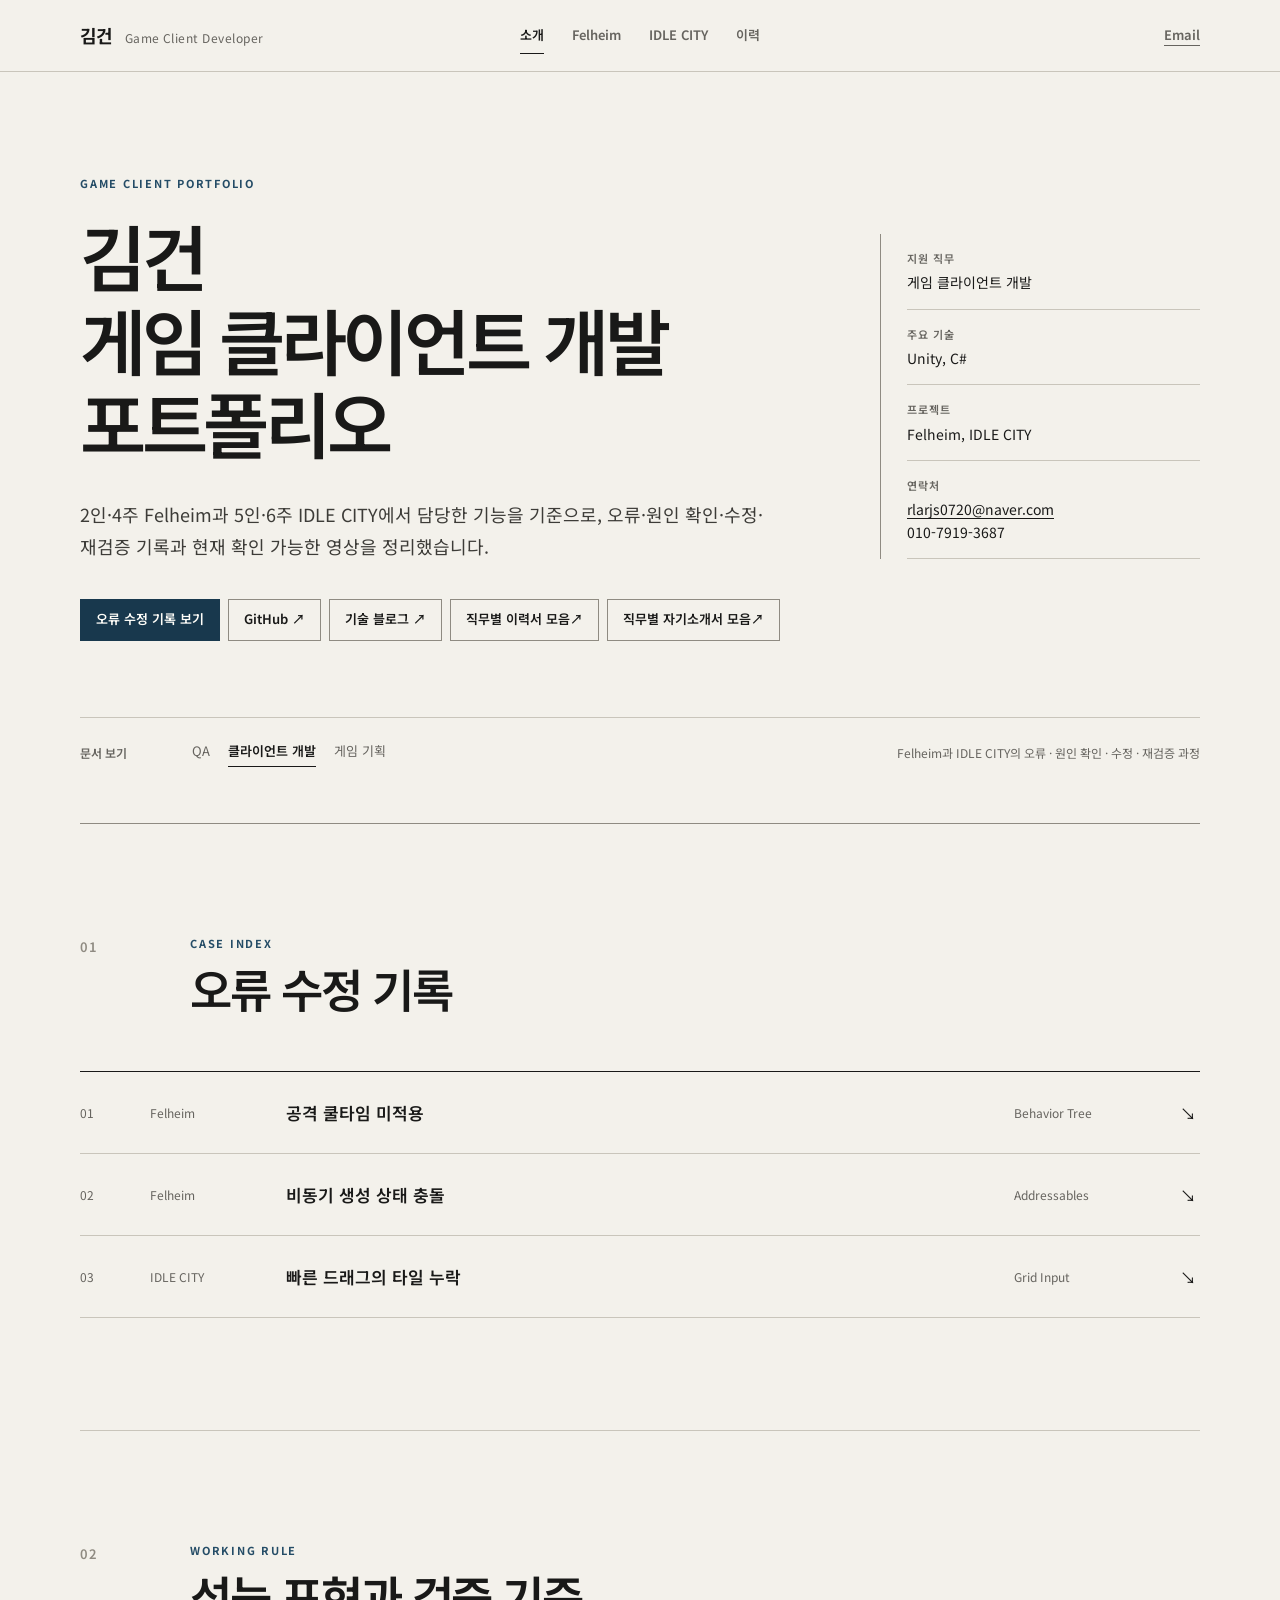
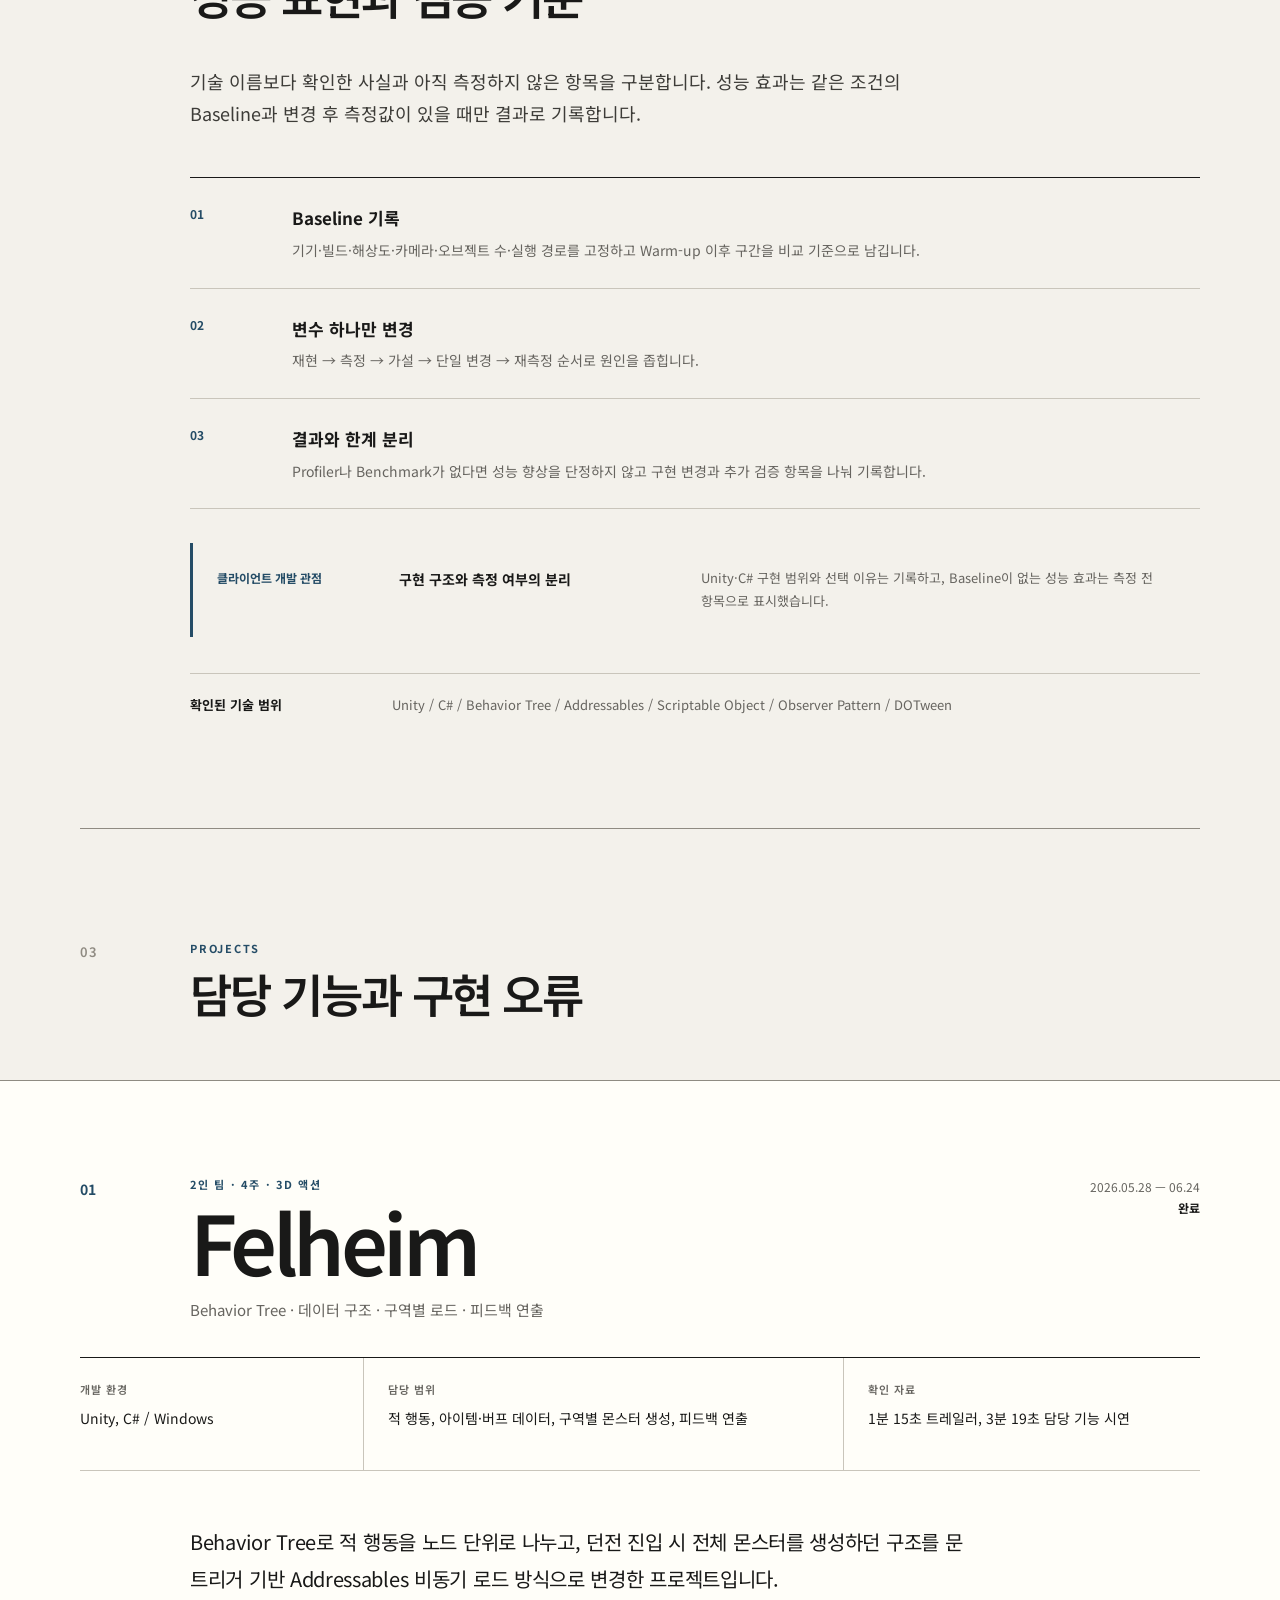
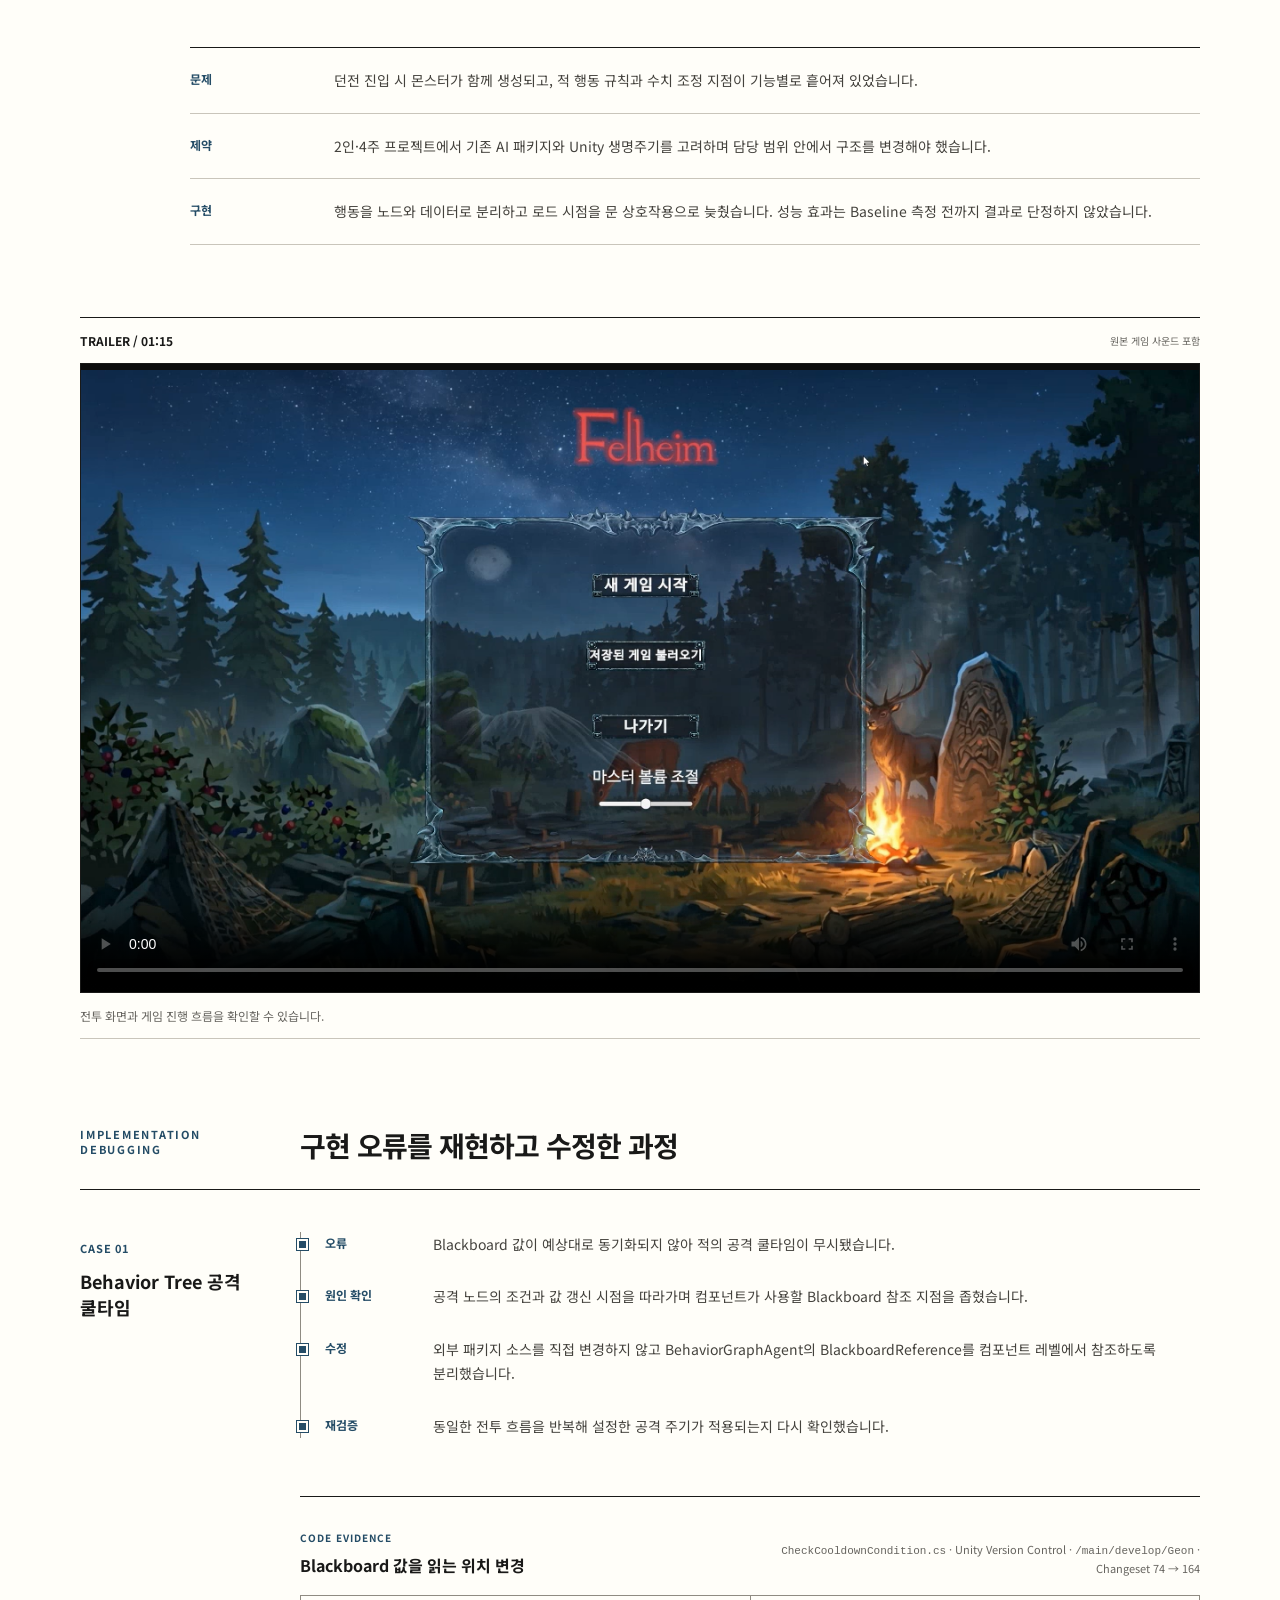
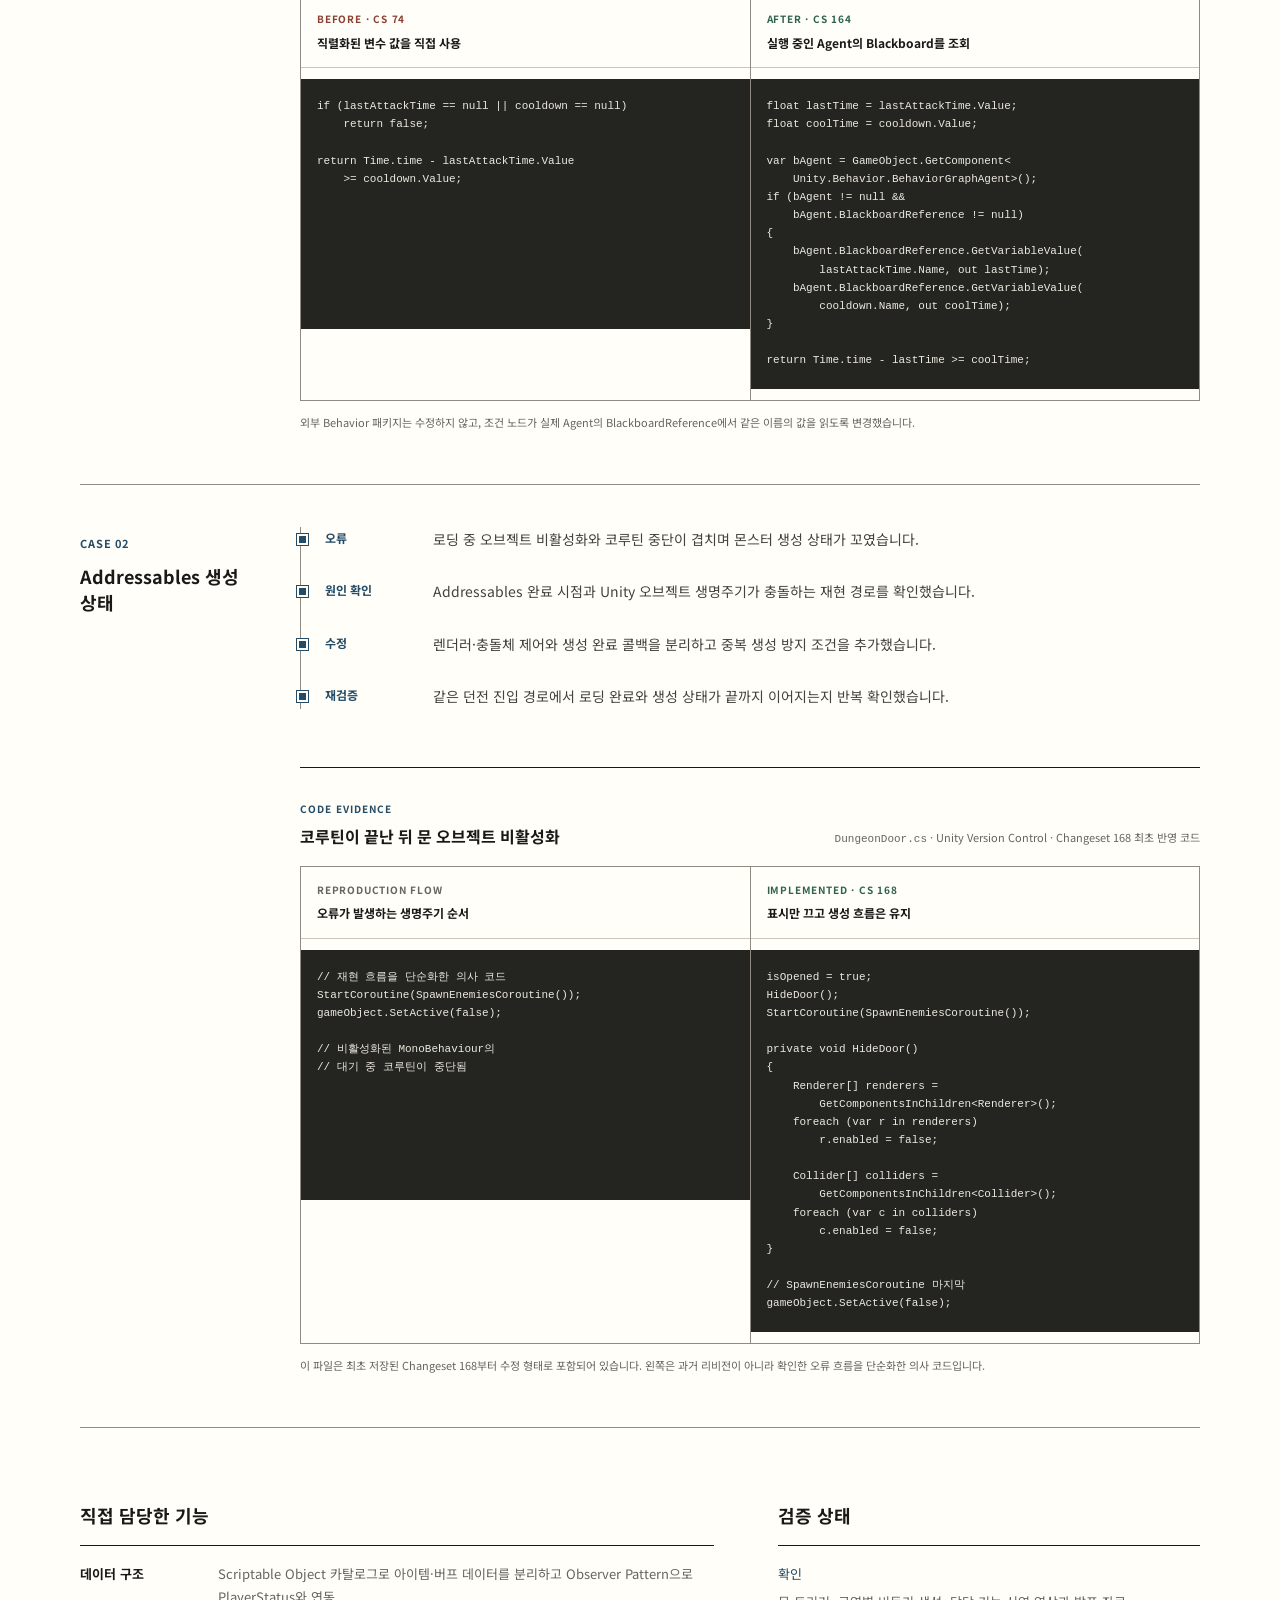
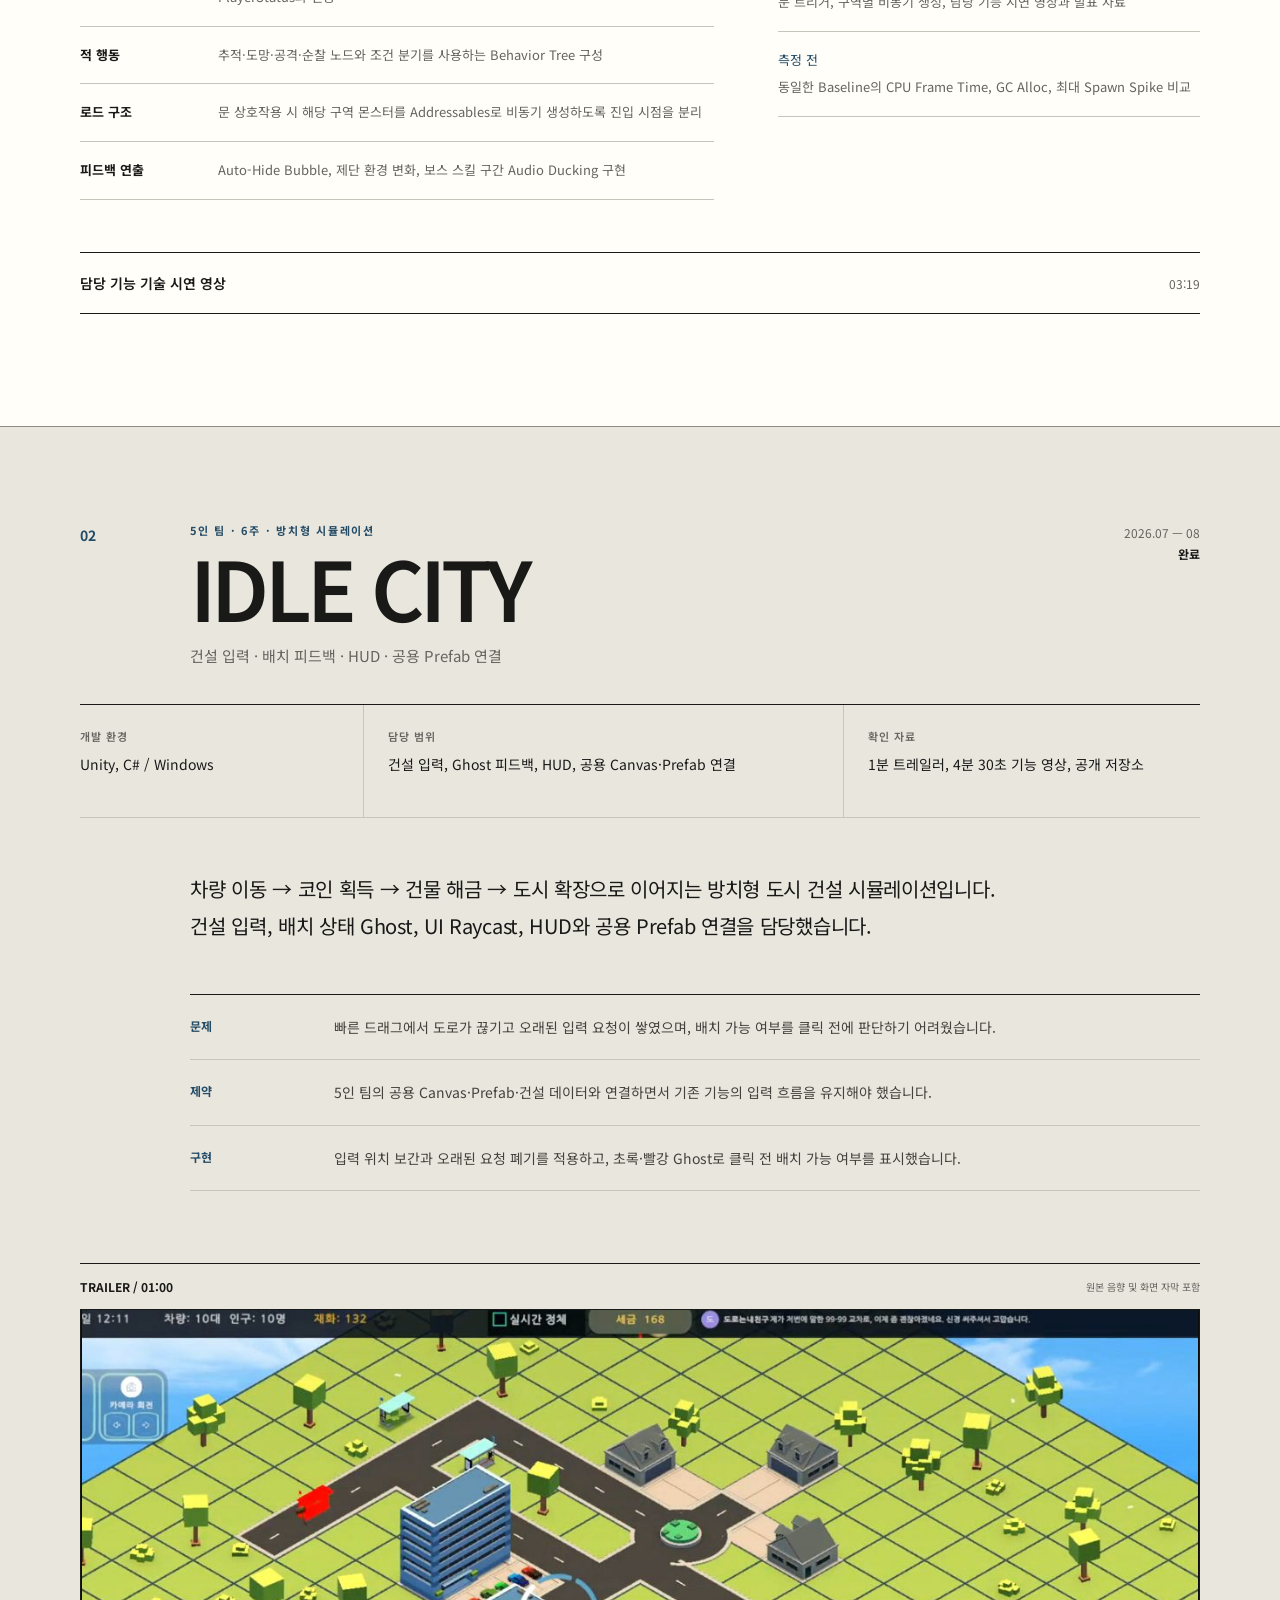
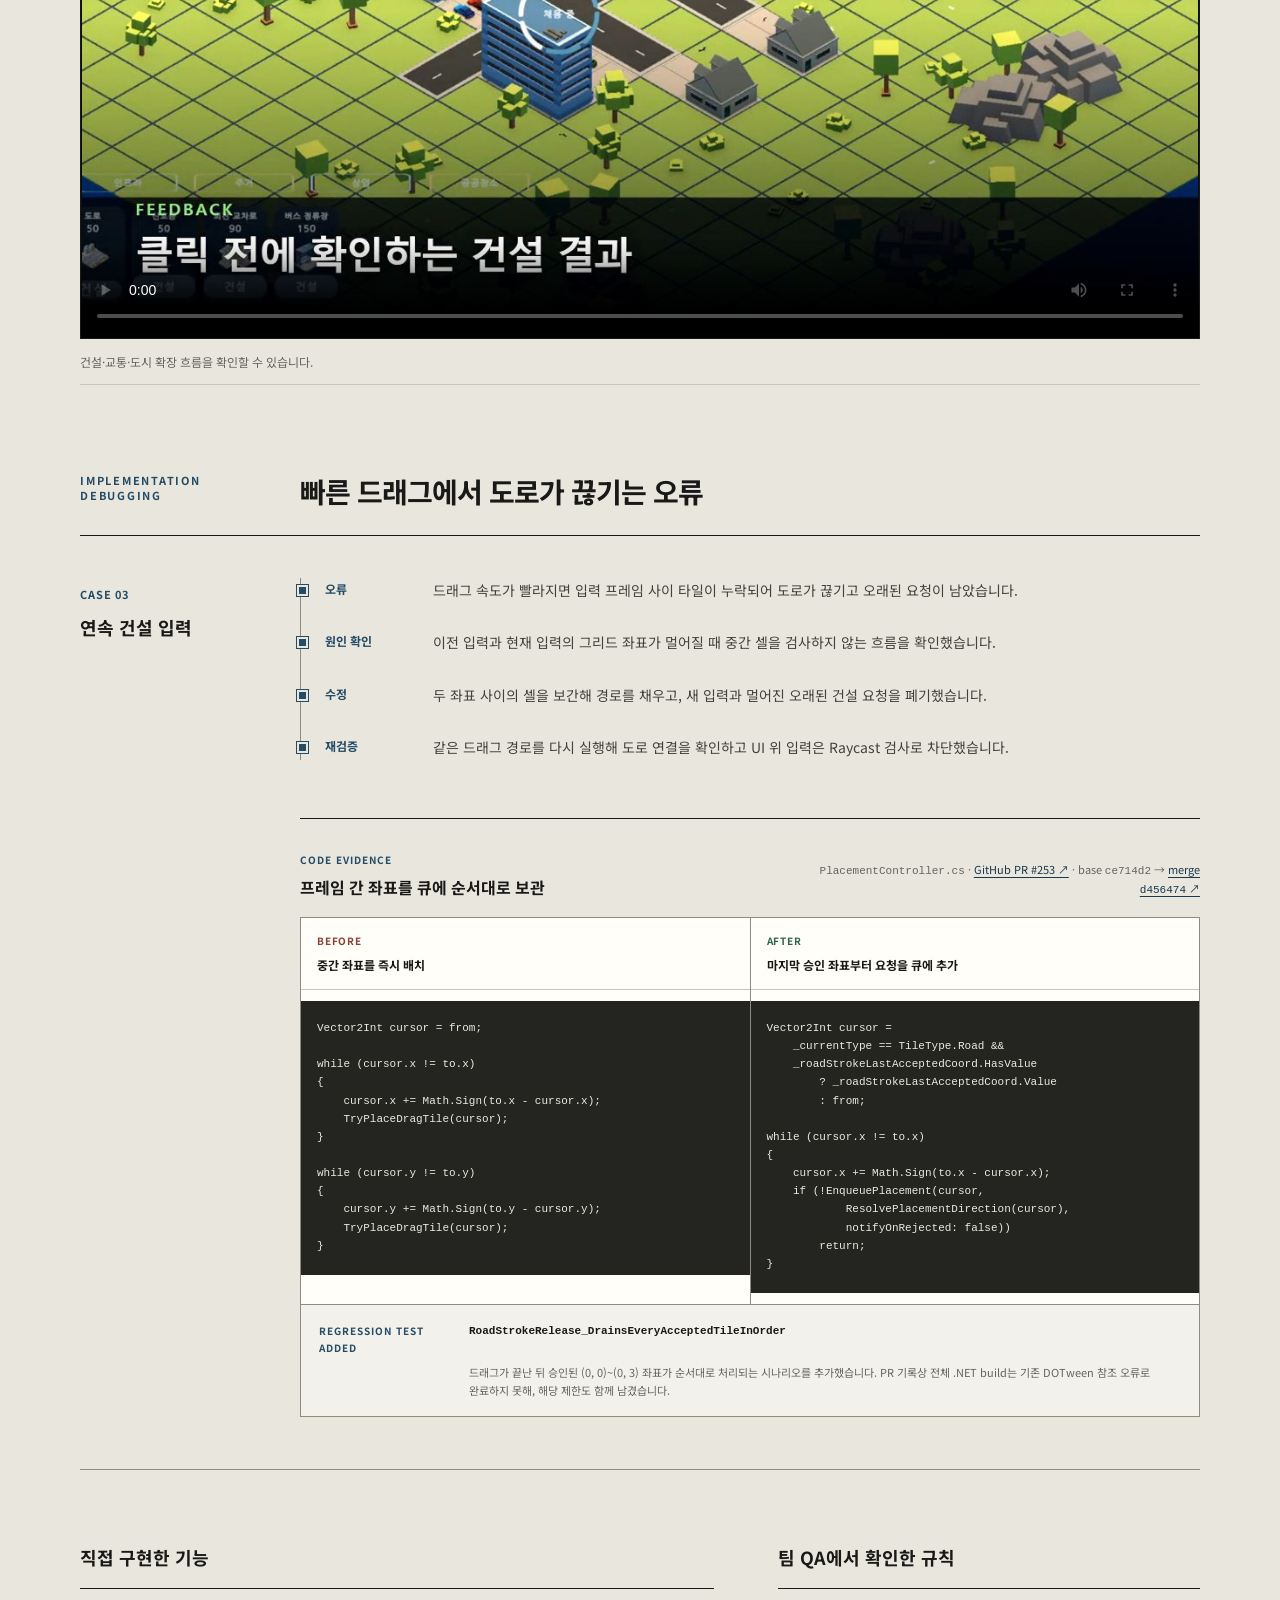
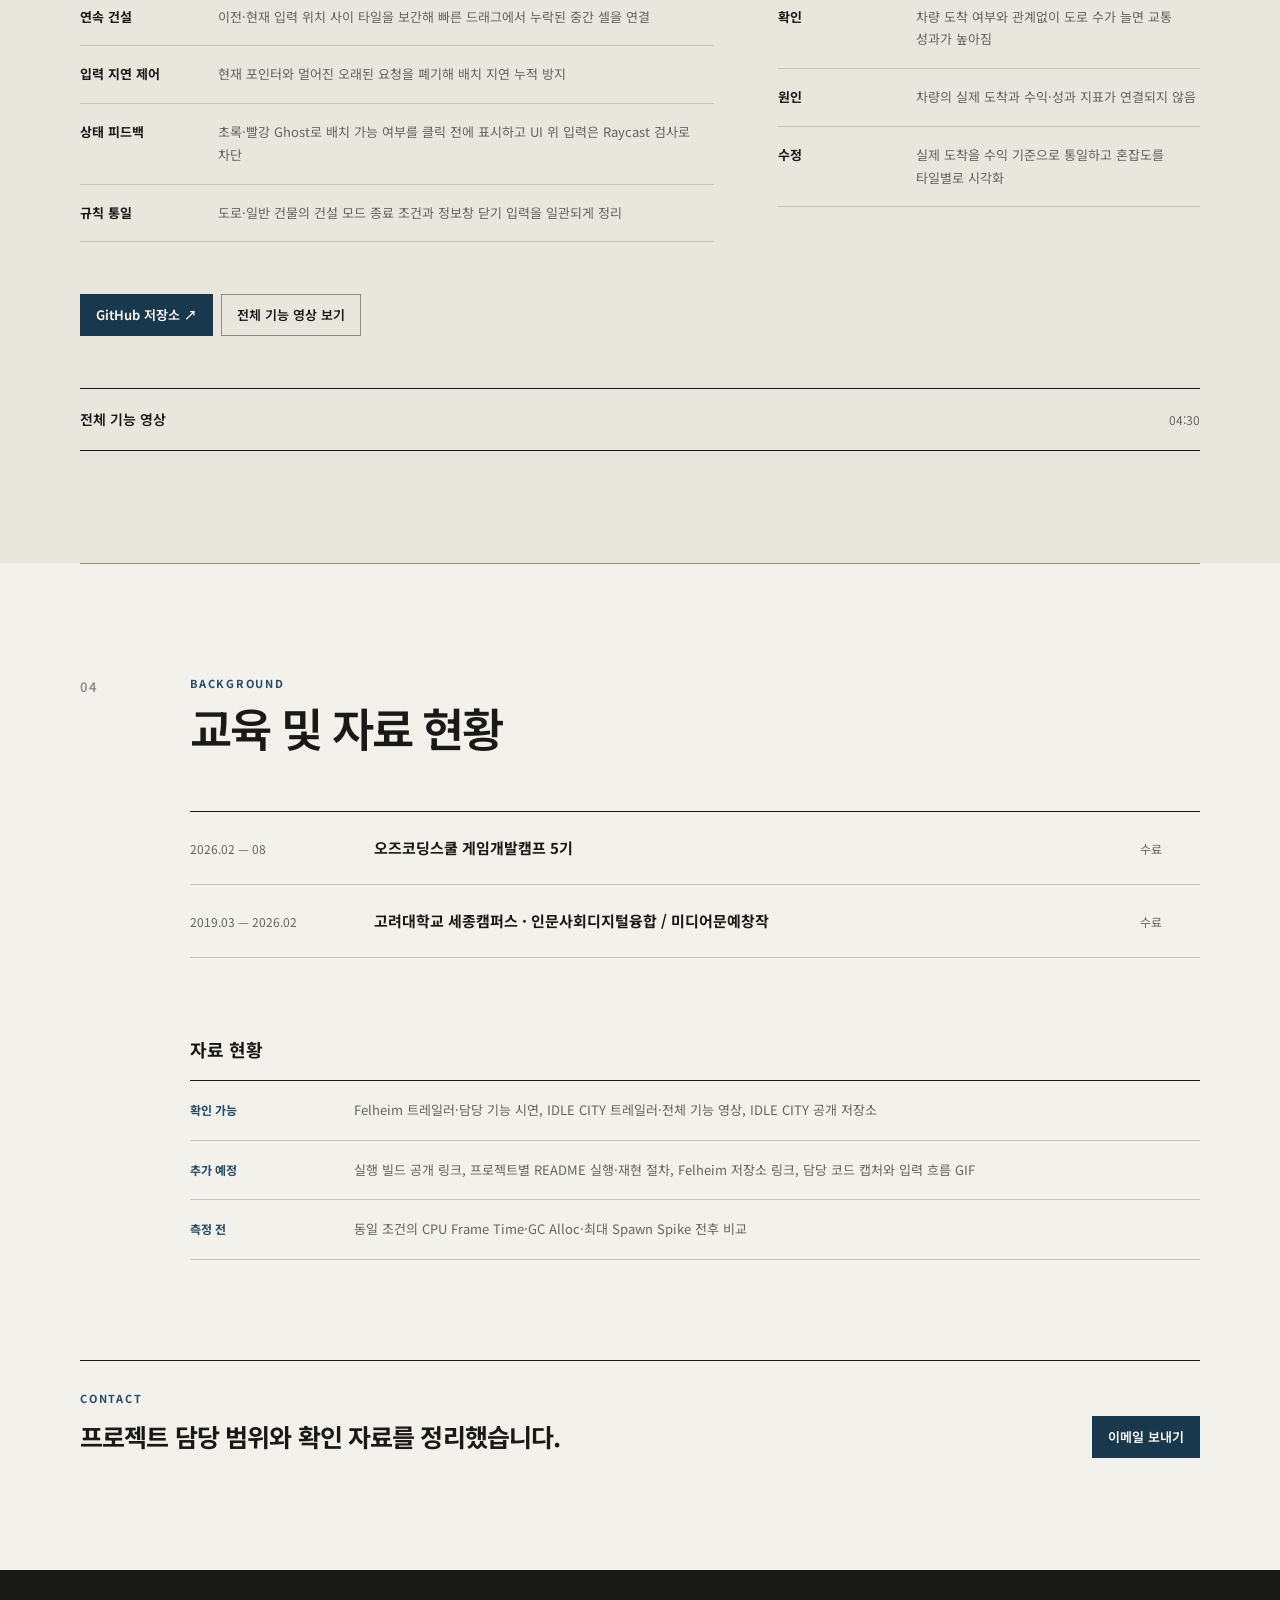
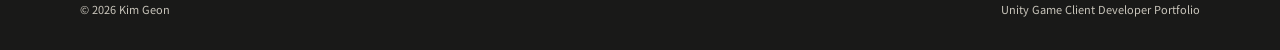
==== index.html @ 34bba3ce "Refine client portfolio and add source evidence" ====
<!DOCTYPE html>
<html lang="ko">
<head>
    <meta charset="UTF-8">
    <meta name="viewport" content="width=device-width, initial-scale=1.0">
    <meta name="description" content="Unity·C# 프로젝트에서 담당한 기능과 오류 재현·원인 확인·수정·재검증 과정을 정리한 김건의 게임 클라이언트 개발 포트폴리오입니다.">
    <meta name="theme-color" content="#f3f1eb">
    <title>김건 | 게임 클라이언트 개발 포트폴리오</title>
    <link rel="preconnect" href="https://fonts.googleapis.com">
    <link rel="preconnect" href="https://fonts.gstatic.com" crossorigin>
    <link href="https://fonts.googleapis.com/css2?family=Noto+Sans+KR:wght@400;500;600;700&display=swap" rel="stylesheet">
    <link rel="stylesheet" href="style.css">
</head>
<body data-active-role="client">
    <a class="skip-link" href="#main-content">본문으로 바로가기</a>

    <header class="site-header" id="navbar">
        <div class="header-inner">
            <a class="site-id" href="#about" aria-label="김건 포트폴리오 첫 화면">
                <strong>김건</strong>
                <span>Game Client Developer</span>
            </a>
            <nav class="main-nav" aria-label="주요 메뉴">
                <a href="#about" data-section-link="about">소개</a>
                <a href="#felheim" data-section-link="felheim">Felheim</a>
                <a href="#idle-city" data-section-link="idle-city">IDLE CITY</a>
                <a href="#education" data-section-link="education">이력</a>
            </nav>
            <a class="text-link header-mail" href="mailto:rlarjs0720@naver.com">Email</a>
        </div>
    </header>

    <main id="main-content">
        <section id="about" class="intro section-shell">
            <div class="intro-main">
                <p class="eyebrow" id="role-kicker">GAME CLIENT PORTFOLIO</p>
                <h1>김건<br>게임 클라이언트 개발 포트폴리오</h1>
                <p class="intro-summary" id="role-summary">2인·4주 Felheim과 5인·6주 IDLE CITY에서 담당한 기능을 기준으로, 오류·원인 확인·수정·재검증 기록과 현재 확인 가능한 영상을 정리했습니다.</p>
                <div class="intro-links" aria-label="외부 링크">
                    <a class="button button-primary" href="#evidence-index">오류 수정 기록 보기</a>
                    <a class="button" href="https://github.com/kimgeon-3seven" target="_blank" rel="noopener noreferrer">GitHub ↗</a>
                    <a class="button" href="https://blog.naver.com/rlarjs0720" target="_blank" rel="noopener noreferrer">기술 블로그 ↗</a>
                    <a id="resume-link" hidden href="https://docs.google.com/document/d/1dCVpQIYkkI47YZY23ezAKFxfIgx9utmdFBN063jTV7E/edit?tab=t.0" target="_blank" rel="noopener noreferrer" class="button"><span id="resume-link-label">직무별 이력서 모음</span> ↗</a>
                    <a id="intro-link" hidden href="https://docs.google.com/document/d/1fXRcvqIc9Iv9emB_g-8ULm9EVxp71F2boU72wr1U1V4/edit?tab=t.0" target="_blank" rel="noopener noreferrer" class="button"><span id="intro-link-label">직무별 자기소개서 모음</span> ↗</a>
                </div>
            </div>

            <aside class="intro-facts" aria-label="지원자 정보">
                <dl>
                    <div><dt>지원 직무</dt><dd>게임 클라이언트 개발</dd></div>
                    <div><dt>주요 기술</dt><dd>Unity, C#</dd></div>
                    <div><dt>프로젝트</dt><dd>Felheim, IDLE CITY</dd></div>
                    <div><dt>연락처</dt><dd><a href="mailto:rlarjs0720@naver.com">rlarjs0720@naver.com</a><br>010-7919-3687</dd></div>
                </dl>
            </aside>

            <div class="role-control" aria-labelledby="role-selector-title">
                <span id="role-selector-title">문서 보기</span>
                <div class="role-switcher" role="tablist" aria-label="포트폴리오 직무 선택">
                    <button type="button" class="role-tab" role="tab" aria-selected="false" tabindex="-1" data-role="qa">QA</button>
                    <button type="button" class="role-tab is-active" role="tab" aria-selected="true" data-role="client">클라이언트 개발</button>
                    <button type="button" class="role-tab" role="tab" aria-selected="false" tabindex="-1" data-role="planning">게임 기획</button>
                </div>
                <p id="role-focus" aria-live="polite">Felheim과 IDLE CITY의 오류 · 원인 확인 · 수정 · 재검증 과정</p>
            </div>
        </section>

        <section id="evidence-index" class="section-shell evidence-index" aria-labelledby="evidence-index-title">
            <header class="section-title">
                <p class="section-number">01</p>
                <div><p class="eyebrow">CASE INDEX</p><h2 id="evidence-index-title">오류 수정 기록</h2></div>
            </header>
            <div class="case-index-list">
                <a href="#felheim-case-cooldown"><span class="case-no">01</span><span class="case-project">Felheim</span><strong>공격 쿨타임 미적용</strong><span class="case-tech">Behavior Tree</span><span aria-hidden="true">↘</span></a>
                <a href="#felheim-case-addressables"><span class="case-no">02</span><span class="case-project">Felheim</span><strong>비동기 생성 상태 충돌</strong><span class="case-tech">Addressables</span><span aria-hidden="true">↘</span></a>
                <a href="#idle-case-drag"><span class="case-no">03</span><span class="case-project">IDLE CITY</span><strong>빠른 드래그의 타일 누락</strong><span class="case-tech">Grid Input</span><span aria-hidden="true">↘</span></a>
            </div>
        </section>

        <section id="evidence" class="section-shell method" aria-labelledby="method-title">
            <header class="section-title">
                <p class="section-number">02</p>
                <div><p class="eyebrow">WORKING RULE</p><h2 id="method-title">성능 표현과 검증 기준</h2></div>
            </header>
            <p class="section-intro">기술 이름보다 확인한 사실과 아직 측정하지 않은 항목을 구분합니다. 성능 효과는 같은 조건의 Baseline과 변경 후 측정값이 있을 때만 결과로 기록합니다.</p>
            <ol class="method-list">
                <li><span>01</span><div><strong>Baseline 기록</strong><p>기기·빌드·해상도·카메라·오브젝트 수·실행 경로를 고정하고 Warm-up 이후 구간을 비교 기준으로 남깁니다.</p></div></li>
                <li><span>02</span><div><strong>변수 하나만 변경</strong><p>재현 → 측정 → 가설 → 단일 변경 → 재측정 순서로 원인을 좁힙니다.</p></div></li>
                <li><span>03</span><div><strong>결과와 한계 분리</strong><p>Profiler나 Benchmark가 없다면 성능 향상을 단정하지 않고 구현 변경과 추가 검증 항목을 나눠 기록합니다.</p></div></li>
            </ol>
            <div class="role-note">
                <div class="role-view" data-role-view="qa"><span>QA 관점</span><strong>재현 조건과 수정 후 확인 기록</strong><p>기대 결과와 실제 결과, 재현 절차, 수정 내용, 동일 조건의 재검증을 한 흐름으로 배치했습니다.</p></div>
                <div class="role-view" data-role-view="client" hidden><span>클라이언트 개발 관점</span><strong>구현 구조와 측정 여부의 분리</strong><p>Unity·C# 구현 범위와 선택 이유는 기록하고, Baseline이 없는 성능 효과는 측정 전 항목으로 표시했습니다.</p></div>
                <div class="role-view" data-role-view="planning" hidden><span>게임 기획 관점</span><strong>규칙과 플레이 결과의 비교</strong><p>사용자 입력, UI 피드백, 보상 구조, 팀 QA에서 확인한 문제를 프로젝트별 플레이 흐름에 연결했습니다.</p></div>
            </div>
            <p class="skill-line"><strong>확인된 기술 범위</strong><span>Unity / C# / Behavior Tree / Addressables / Scriptable Object / Observer Pattern / DOTween</span></p>
        </section>

        <section id="projects" class="projects">
            <header class="projects-intro section-shell">
                <p class="section-number">03</p>
                <div><p class="eyebrow">PROJECTS</p><h2>담당 기능과 구현 오류</h2></div>
            </header>

            <article id="felheim" class="project chapter" aria-labelledby="felheim-title">
                <div class="section-shell">
                    <header class="project-header">
                        <div class="project-number">01</div>
                        <div class="project-heading"><p class="eyebrow">2인 팀 · 4주 · 3D 액션</p><h3 id="felheim-title">Felheim</h3><p>Behavior Tree · 데이터 구조 · 구역별 로드 · 피드백 연출</p></div>
                        <p class="project-period">2026.05.28 — 06.24<br><strong>완료</strong></p>
                    </header>
                    <dl class="project-meta" aria-label="Felheim 프로젝트 정보">
                        <div><dt>개발 환경</dt><dd>Unity, C# / Windows</dd></div>
                        <div><dt>담당 범위</dt><dd>적 행동, 아이템·버프 데이터, 구역별 몬스터 생성, 피드백 연출</dd></div>
                        <div><dt>확인 자료</dt><dd>1분 15초 트레일러, 3분 19초 담당 기능 시연</dd></div>
                    </dl>
                    <p class="project-summary">Behavior Tree로 적 행동을 노드 단위로 나누고, 던전 진입 시 전체 몬스터를 생성하던 구조를 문 트리거 기반 Addressables 비동기 로드 방식으로 변경한 프로젝트입니다.</p>
                    <div class="decision-table" aria-label="Felheim 구현 결정">
                        <div><span>문제</span><p>던전 진입 시 몬스터가 함께 생성되고, 적 행동 규칙과 수치 조정 지점이 기능별로 흩어져 있었습니다.</p></div>
                        <div><span>제약</span><p>2인·4주 프로젝트에서 기존 AI 패키지와 Unity 생명주기를 고려하며 담당 범위 안에서 구조를 변경해야 했습니다.</p></div>
                        <div><span>구현</span><p>행동을 노드와 데이터로 분리하고 로드 시점을 문 상호작용으로 늦췄습니다. 성능 효과는 Baseline 측정 전까지 결과로 단정하지 않았습니다.</p></div>
                    </div>
                    <figure class="media-block">
                        <div class="media-heading"><span>TRAILER / 01:15</span><small>원본 게임 사운드 포함</small></div>
                        <video controls playsinline preload="metadata" poster="./felheim_intro.png" aria-label="Felheim 포트폴리오 트레일러 영상"><source src="assets/videos/felheim-trailer.mp4" type="video/mp4">브라우저에서 영상을 재생할 수 없습니다.</video>
                        <figcaption>전투 화면과 게임 진행 흐름을 확인할 수 있습니다.</figcaption>
                    </figure>
                    <section class="debug-section" aria-labelledby="felheim-debug-title">
                        <header><p class="eyebrow">IMPLEMENTATION DEBUGGING</p><h4 id="felheim-debug-title">구현 오류를 재현하고 수정한 과정</h4></header>
                        <article id="felheim-case-cooldown" class="debug-case">
                            <div class="debug-case-title"><span>CASE 01</span><h5>Behavior Tree 공격 쿨타임</h5></div>
                            <ol class="debug-steps">
                                <li><span>오류</span><p>Blackboard 값이 예상대로 동기화되지 않아 적의 공격 쿨타임이 무시됐습니다.</p></li>
                                <li><span>원인 확인</span><p>공격 노드의 조건과 값 갱신 시점을 따라가며 컴포넌트가 사용할 Blackboard 참조 지점을 좁혔습니다.</p></li>
                                <li><span>수정</span><p>외부 패키지 소스를 직접 변경하지 않고 BehaviorGraphAgent의 BlackboardReference를 컴포넌트 레벨에서 참조하도록 분리했습니다.</p></li>
                                <li><span>재검증</span><p>동일한 전투 흐름을 반복해 설정한 공격 주기가 적용되는지 다시 확인했습니다.</p></li>
                            </ol>
                            <section class="source-proof" aria-labelledby="cooldown-source-title">
                                <header class="source-proof-header">
                                    <div><span>CODE EVIDENCE</span><h6 id="cooldown-source-title">Blackboard 값을 읽는 위치 변경</h6></div>
                                    <p><code>CheckCooldownCondition.cs</code> · Unity Version Control · <code>/main/develop/Geon</code> · Changeset 74 → 164</p>
                                </header>
                                <div class="source-compare">
                                    <figure class="source-pane">
                                        <figcaption><span>BEFORE · CS 74</span><strong>직렬화된 변수 값을 직접 사용</strong></figcaption>
                                        <pre><code>if (lastAttackTime == null || cooldown == null)
    return false;

return Time.time - lastAttackTime.Value
    &gt;= cooldown.Value;</code></pre>
                                    </figure>
                                    <figure class="source-pane source-pane-after">
                                        <figcaption><span>AFTER · CS 164</span><strong>실행 중인 Agent의 Blackboard를 조회</strong></figcaption>
                                        <pre><code>float lastTime = lastAttackTime.Value;
float coolTime = cooldown.Value;

var bAgent = GameObject.GetComponent&lt;
    Unity.Behavior.BehaviorGraphAgent&gt;();
if (bAgent != null &amp;&amp;
    bAgent.BlackboardReference != null)
{
    bAgent.BlackboardReference.GetVariableValue(
        lastAttackTime.Name, out lastTime);
    bAgent.BlackboardReference.GetVariableValue(
        cooldown.Name, out coolTime);
}

return Time.time - lastTime &gt;= coolTime;</code></pre>
                                    </figure>
                                </div>
                                <p class="source-note">외부 Behavior 패키지는 수정하지 않고, 조건 노드가 실제 Agent의 BlackboardReference에서 같은 이름의 값을 읽도록 변경했습니다.</p>
                            </section>
                        </article>
                        <article id="felheim-case-addressables" class="debug-case">
                            <div class="debug-case-title"><span>CASE 02</span><h5>Addressables 생성 상태</h5></div>
                            <ol class="debug-steps">
                                <li><span>오류</span><p>로딩 중 오브젝트 비활성화와 코루틴 중단이 겹치며 몬스터 생성 상태가 꼬였습니다.</p></li>
                                <li><span>원인 확인</span><p>Addressables 완료 시점과 Unity 오브젝트 생명주기가 충돌하는 재현 경로를 확인했습니다.</p></li>
                                <li><span>수정</span><p>렌더러·충돌체 제어와 생성 완료 콜백을 분리하고 중복 생성 방지 조건을 추가했습니다.</p></li>
                                <li><span>재검증</span><p>같은 던전 진입 경로에서 로딩 완료와 생성 상태가 끝까지 이어지는지 반복 확인했습니다.</p></li>
                            </ol>
                            <section class="source-proof" aria-labelledby="addressables-source-title">
                                <header class="source-proof-header">
                                    <div><span>CODE EVIDENCE</span><h6 id="addressables-source-title">코루틴이 끝난 뒤 문 오브젝트 비활성화</h6></div>
                                    <p><code>DungeonDoor.cs</code> · Unity Version Control · Changeset 168 최초 반영 코드</p>
                                </header>
                                <div class="source-compare">
                                    <figure class="source-pane source-pane-context">
                                        <figcaption><span>REPRODUCTION FLOW</span><strong>오류가 발생하는 생명주기 순서</strong></figcaption>
                                        <pre><code>// 재현 흐름을 단순화한 의사 코드
StartCoroutine(SpawnEnemiesCoroutine());
gameObject.SetActive(false);

// 비활성화된 MonoBehaviour의
// 대기 중 코루틴이 중단됨</code></pre>
                                    </figure>
                                    <figure class="source-pane source-pane-after">
                                        <figcaption><span>IMPLEMENTED · CS 168</span><strong>표시만 끄고 생성 흐름은 유지</strong></figcaption>
                                        <pre><code>isOpened = true;
HideDoor();
StartCoroutine(SpawnEnemiesCoroutine());

private void HideDoor()
{
    Renderer[] renderers =
        GetComponentsInChildren&lt;Renderer&gt;();
    foreach (var r in renderers)
        r.enabled = false;

    Collider[] colliders =
        GetComponentsInChildren&lt;Collider&gt;();
    foreach (var c in colliders)
        c.enabled = false;
}

// SpawnEnemiesCoroutine 마지막
gameObject.SetActive(false);</code></pre>
                                    </figure>
                                </div>
                                <p class="source-note">이 파일은 최초 저장된 Changeset 168부터 수정 형태로 포함되어 있습니다. 왼쪽은 과거 리비전이 아니라 확인한 오류 흐름을 단순화한 의사 코드입니다.</p>
                            </section>
                        </article>
                    </section>
                    <div class="project-detail-grid">
                        <section aria-labelledby="felheim-contribution-title">
                            <h4 id="felheim-contribution-title">직접 담당한 기능</h4>
                            <ul class="plain-list">
                                <li><strong>데이터 구조</strong><span>Scriptable Object 카탈로그로 아이템·버프 데이터를 분리하고 Observer Pattern으로 PlayerStatus와 연동</span></li>
                                <li><strong>적 행동</strong><span>추적·도망·공격·순찰 노드와 조건 분기를 사용하는 Behavior Tree 구성</span></li>
                                <li><strong>로드 구조</strong><span>문 상호작용 시 해당 구역 몬스터를 Addressables로 비동기 생성하도록 진입 시점을 분리</span></li>
                                <li><strong>피드백 연출</strong><span>Auto-Hide Bubble, 제단 환경 변화, 보스 스킬 구간 Audio Ducking 구현</span></li>
                            </ul>
                        </section>
                        <section class="verification" aria-labelledby="felheim-verification-title">
                            <h4 id="felheim-verification-title">검증 상태</h4>
                            <dl><div><dt>확인</dt><dd>문 트리거, 구역별 비동기 생성, 담당 기능 시연 영상과 발표 자료</dd></div><div><dt>측정 전</dt><dd>동일한 Baseline의 CPU Frame Time, GC Alloc, 최대 Spawn Spike 비교</dd></div></dl>
                        </section>
                    </div>
                    <details id="felheim-tech-video" class="video-details">
                        <summary>담당 기능 기술 시연 영상 <span>03:19</span></summary>
                        <div><p>Scriptable Object·Observer Pattern, Behavior Tree, Addressables 비동기 스폰, 동적 UI, 제단 연출과 Audio Ducking 구현을 확인할 수 있습니다.</p><p class="note">영상의 성능 관련 설명은 구조 변경 의도입니다. 개선 수치는 Baseline 측정 후 보완할 예정입니다.</p><video controls playsinline preload="metadata" poster="./felheim_intro.png" aria-label="Felheim 담당 기능 기술 시연 영상"><source src="assets/videos/felheim-tech-demo.mp4" type="video/mp4">브라우저에서 영상을 재생할 수 없습니다.</video></div>
                    </details>
                </div>
            </article>

            <article id="idle-city" class="project chapter chapter-alt" aria-labelledby="idle-city-title">
                <div class="section-shell">
                    <header class="project-header">
                        <div class="project-number">02</div>
                        <div class="project-heading"><p class="eyebrow">5인 팀 · 6주 · 방치형 시뮬레이션</p><h3 id="idle-city-title">IDLE CITY</h3><p>건설 입력 · 배치 피드백 · HUD · 공용 Prefab 연결</p></div>
                        <p class="project-period">2026.07 — 08<br><strong>완료</strong></p>
                    </header>
                    <dl class="project-meta" aria-label="IDLE CITY 프로젝트 정보">
                        <div><dt>개발 환경</dt><dd>Unity, C# / Windows</dd></div>
                        <div><dt>담당 범위</dt><dd>건설 입력, Ghost 피드백, HUD, 공용 Canvas·Prefab 연결</dd></div>
                        <div><dt>확인 자료</dt><dd>1분 트레일러, 4분 30초 기능 영상, 공개 저장소</dd></div>
                    </dl>
                    <p class="project-summary">차량 이동 → 코인 획득 → 건물 해금 → 도시 확장으로 이어지는 방치형 도시 건설 시뮬레이션입니다. 건설 입력, 배치 상태 Ghost, UI Raycast, HUD와 공용 Prefab 연결을 담당했습니다.</p>
                    <div class="decision-table" aria-label="IDLE CITY 구현 결정">
                        <div><span>문제</span><p>빠른 드래그에서 도로가 끊기고 오래된 입력 요청이 쌓였으며, 배치 가능 여부를 클릭 전에 판단하기 어려웠습니다.</p></div>
                        <div><span>제약</span><p>5인 팀의 공용 Canvas·Prefab·건설 데이터와 연결하면서 기존 기능의 입력 흐름을 유지해야 했습니다.</p></div>
                        <div><span>구현</span><p>입력 위치 보간과 오래된 요청 폐기를 적용하고, 초록·빨강 Ghost로 클릭 전 배치 가능 여부를 표시했습니다.</p></div>
                    </div>
                    <figure class="media-block">
                        <div class="media-heading"><span>TRAILER / 01:00</span><small>원본 음향 및 화면 자막 포함</small></div>
                        <video controls playsinline preload="metadata" poster="assets/images/idle-city-build-preview.jpg" aria-label="IDLE CITY 1분 트레일러 영상"><source src="assets/videos/idle-city-trailer.mp4" type="video/mp4">브라우저에서 영상을 재생할 수 없습니다.</video>
                        <figcaption>건설·교통·도시 확장 흐름을 확인할 수 있습니다.</figcaption>
                    </figure>
                    <section class="debug-section" aria-labelledby="idle-city-debug-title">
                        <header><p class="eyebrow">IMPLEMENTATION DEBUGGING</p><h4 id="idle-city-debug-title">빠른 드래그에서 도로가 끊기는 오류</h4></header>
                        <article id="idle-case-drag" class="debug-case">
                            <div class="debug-case-title"><span>CASE 03</span><h5>연속 건설 입력</h5></div>
                            <ol class="debug-steps">
                                <li><span>오류</span><p>드래그 속도가 빨라지면 입력 프레임 사이 타일이 누락되어 도로가 끊기고 오래된 요청이 남았습니다.</p></li>
                                <li><span>원인 확인</span><p>이전 입력과 현재 입력의 그리드 좌표가 멀어질 때 중간 셀을 검사하지 않는 흐름을 확인했습니다.</p></li>
                                <li><span>수정</span><p>두 좌표 사이의 셀을 보간해 경로를 채우고, 새 입력과 멀어진 오래된 건설 요청을 폐기했습니다.</p></li>
                                <li><span>재검증</span><p>같은 드래그 경로를 다시 실행해 도로 연결을 확인하고 UI 위 입력은 Raycast 검사로 차단했습니다.</p></li>
                            </ol>
                            <section class="source-proof" aria-labelledby="drag-source-title">
                                <header class="source-proof-header">
                                    <div><span>CODE EVIDENCE</span><h6 id="drag-source-title">프레임 간 좌표를 큐에 순서대로 보관</h6></div>
                                    <p><code>PlacementController.cs</code> · <a href="https://github.com/hjh8874/GreenLight/pull/253" target="_blank" rel="noopener noreferrer">GitHub PR #253 ↗</a> · base <code>ce714d2</code> → <a href="https://github.com/hjh8874/GreenLight/commit/d4564742d367da415c1c71c9ac175a752b9872d7" target="_blank" rel="noopener noreferrer">merge <code>d456474</code> ↗</a></p>
                                </header>
                                <div class="source-compare">
                                    <figure class="source-pane">
                                        <figcaption><span>BEFORE</span><strong>중간 좌표를 즉시 배치</strong></figcaption>
                                        <pre><code>Vector2Int cursor = from;

while (cursor.x != to.x)
{
    cursor.x += Math.Sign(to.x - cursor.x);
    TryPlaceDragTile(cursor);
}

while (cursor.y != to.y)
{
    cursor.y += Math.Sign(to.y - cursor.y);
    TryPlaceDragTile(cursor);
}</code></pre>
                                    </figure>
                                    <figure class="source-pane source-pane-after">
                                        <figcaption><span>AFTER</span><strong>마지막 승인 좌표부터 요청을 큐에 추가</strong></figcaption>
                                        <pre><code>Vector2Int cursor =
    _currentType == TileType.Road &amp;&amp;
    _roadStrokeLastAcceptedCoord.HasValue
        ? _roadStrokeLastAcceptedCoord.Value
        : from;

while (cursor.x != to.x)
{
    cursor.x += Math.Sign(to.x - cursor.x);
    if (!EnqueuePlacement(cursor,
            ResolvePlacementDirection(cursor),
            notifyOnRejected: false))
        return;
}</code></pre>
                                    </figure>
                                </div>
                                <div class="source-verification">
                                    <span>REGRESSION TEST ADDED</span>
                                    <code>RoadStrokeRelease_DrainsEveryAcceptedTileInOrder</code>
                                    <p>드래그가 끝난 뒤 승인된 (0, 0)~(0, 3) 좌표가 순서대로 처리되는 시나리오를 추가했습니다. PR 기록상 전체 .NET build는 기존 DOTween 참조 오류로 완료하지 못해, 해당 제한도 함께 남겼습니다.</p>
                                </div>
                            </section>
                        </article>
                    </section>
                    <div class="project-detail-grid">
                        <section aria-labelledby="idle-city-contribution-title"><h4 id="idle-city-contribution-title">직접 구현한 기능</h4><ul class="plain-list"><li><strong>연속 건설</strong><span>이전·현재 입력 위치 사이 타일을 보간해 빠른 드래그에서 누락된 중간 셀을 연결</span></li><li><strong>입력 지연 제어</strong><span>현재 포인터와 멀어진 오래된 요청을 폐기해 배치 지연 누적 방지</span></li><li><strong>상태 피드백</strong><span>초록·빨강 Ghost로 배치 가능 여부를 클릭 전에 표시하고 UI 위 입력은 Raycast 검사로 차단</span></li><li><strong>규칙 통일</strong><span>도로·일반 건물의 건설 모드 종료 조건과 정보창 닫기 입력을 일관되게 정리</span></li></ul></section>
                        <section aria-labelledby="idle-city-team-qa-title"><h4 id="idle-city-team-qa-title">팀 QA에서 확인한 규칙</h4><ul class="plain-list"><li><strong>확인</strong><span>차량 도착 여부와 관계없이 도로 수가 늘면 교통 성과가 높아짐</span></li><li><strong>원인</strong><span>차량의 실제 도착과 수익·성과 지표가 연결되지 않음</span></li><li><strong>수정</strong><span>실제 도착을 수익 기준으로 통일하고 혼잡도를 타일별로 시각화</span></li></ul></section>
                    </div>
                    <div class="project-actions"><a class="button button-primary" href="https://github.com/hjh8874/GreenLight" target="_blank" rel="noopener noreferrer">GitHub 저장소 ↗</a><a class="button" href="#idle-city-full-video">전체 기능 영상 보기</a></div>
                    <details id="idle-city-full-video" class="video-details">
                        <summary>전체 기능 영상 <span>04:30</span></summary>
                        <div><p>TTS 음성을 제거하고 기존 화면 자막은 유지한 포트폴리오용 편집본입니다.</p><video controls muted playsinline preload="metadata" poster="assets/images/idle-city-build-preview.jpg" aria-label="IDLE CITY 전체 무음 기능 소개 영상"><source src="assets/videos/idle-city-full-muted.mp4" type="video/mp4">브라우저에서 영상을 재생할 수 없습니다.</video></div>
                    </details>
                </div>
            </article>
        </section>

        <section id="education" class="section-shell background" aria-labelledby="background-title">
            <header class="section-title">
                <p class="section-number">04</p>
                <div><p class="eyebrow">BACKGROUND</p><h2 id="background-title">교육 및 자료 현황</h2></div>
            </header>
            <div class="education-list">
                <div><time>2026.02 — 08</time><strong>오즈코딩스쿨 게임개발캠프 5기</strong><span>수료</span></div>
                <div><time>2019.03 — 2026.02</time><strong>고려대학교 세종캠퍼스 · 인문사회디지털융합 / 미디어문예창작</strong><span>수료</span></div>
            </div>
            <section class="material-status" aria-labelledby="material-status-title">
                <h3 id="material-status-title">자료 현황</h3>
                <dl><div><dt>확인 가능</dt><dd>Felheim 트레일러·담당 기능 시연, IDLE CITY 트레일러·전체 기능 영상, IDLE CITY 공개 저장소</dd></div><div><dt>추가 예정</dt><dd>실행 빌드 공개 링크, 프로젝트별 README 실행·재현 절차, Felheim 저장소 링크, 담당 코드 캡처와 입력 흐름 GIF</dd></div><div><dt>측정 전</dt><dd>동일 조건의 CPU Frame Time·GC Alloc·최대 Spawn Spike 전후 비교</dd></div></dl>
            </section>
            <div class="contact-row"><div><p class="eyebrow">CONTACT</p><h3>프로젝트 담당 범위와 확인 자료를 정리했습니다.</h3></div><a class="button button-primary" href="mailto:rlarjs0720@naver.com">이메일 보내기</a></div>
        </section>
    </main>

    <footer class="site-footer"><div><span>© 2026 Kim Geon</span><span>Unity Game Client Developer Portfolio</span></div></footer>
    <script src="script.js"></script>
</body>
</html>
---- style.css ----
:root {
    --paper: #f3f1eb;
    --paper-deep: #e9e6de;
    --ink: #191918;
    --muted: #66645f;
    --line: #c9c5bb;
    --line-dark: #8f8b82;
    --accent: #244c66;
    --accent-dark: #18384d;
    --white: #fffef9;
    --max-width: 1120px;
    --header-height: 72px;
}

* {
    box-sizing: border-box;
}

html {
    scroll-behavior: smooth;
    scroll-padding-top: calc(var(--header-height) + 24px);
}

body {
    margin: 0;
    background: var(--paper);
    color: var(--ink);
    font-family: "Noto Sans KR", "Malgun Gothic", sans-serif;
    font-size: 16px;
    line-height: 1.75;
    word-break: keep-all;
}

body,
button,
a {
    -webkit-font-smoothing: antialiased;
}

a {
    color: inherit;
    text-decoration: none;
}

button {
    font: inherit;
}

img,
video {
    display: block;
    max-width: 100%;
}

p,
h1,
h2,
h3,
h4,
h5,
h6,
dl,
dd,
figure,
ol,
ul {
    margin: 0;
}

.skip-link {
    position: fixed;
    top: 8px;
    left: 8px;
    z-index: 200;
    padding: 10px 14px;
    background: var(--ink);
    color: var(--white);
    transform: translateY(-150%);
}

.skip-link:focus {
    transform: translateY(0);
}

.section-shell,
.header-inner,
.site-footer > div {
    width: min(calc(100% - 48px), var(--max-width));
    margin-inline: auto;
}

.site-header {
    position: sticky;
    top: 0;
    z-index: 100;
    height: var(--header-height);
    background: rgba(243, 241, 235, 0.96);
    border-bottom: 1px solid var(--line);
}

.header-inner {
    height: 100%;
    display: grid;
    grid-template-columns: 1fr auto 1fr;
    align-items: center;
    gap: 32px;
}

.site-id {
    display: flex;
    align-items: baseline;
    gap: 12px;
    width: max-content;
}

.site-id strong {
    font-size: 18px;
    letter-spacing: -0.04em;
}

.site-id span {
    color: var(--muted);
    font-size: 12px;
    letter-spacing: 0.04em;
}

.main-nav {
    display: flex;
    gap: 28px;
    height: 100%;
    align-items: center;
}

.main-nav a,
.header-mail {
    position: relative;
    color: var(--muted);
    font-size: 13px;
    font-weight: 600;
}

.main-nav a::after {
    content: "";
    position: absolute;
    left: 0;
    right: 0;
    bottom: -7px;
    height: 1px;
    background: var(--ink);
    transform: scaleX(0);
    transform-origin: left;
    transition: transform 180ms ease;
}

.main-nav a:hover,
.main-nav a.is-active,
.header-mail:hover {
    color: var(--ink);
}

.main-nav a:hover::after,
.main-nav a.is-active::after {
    transform: scaleX(1);
}

.header-mail {
    justify-self: end;
    text-decoration: underline;
    text-underline-offset: 5px;
}

.intro {
    display: grid;
    grid-template-columns: minmax(0, 1fr) 320px;
    gap: 64px;
    padding-top: 104px;
    padding-bottom: 56px;
    min-height: 620px;
    border-bottom: 1px solid var(--line-dark);
}

.eyebrow {
    color: var(--accent);
    font-size: 11px;
    font-weight: 700;
    letter-spacing: 0.16em;
    line-height: 1.4;
}

.intro h1 {
    max-width: 780px;
    margin-top: 22px;
    font-size: clamp(42px, 6vw, 72px);
    line-height: 1.16;
    letter-spacing: -0.06em;
    font-weight: 600;
}

.intro-summary {
    max-width: 720px;
    margin-top: 34px;
    color: #3d3c38;
    font-size: 18px;
    line-height: 1.8;
}

.intro-links,
.project-actions {
    display: flex;
    flex-wrap: wrap;
    gap: 8px;
    margin-top: 36px;
}

.button {
    display: inline-flex;
    align-items: center;
    justify-content: center;
    min-height: 42px;
    padding: 8px 15px;
    border: 1px solid var(--line-dark);
    background: transparent;
    color: var(--ink);
    font-size: 13px;
    font-weight: 600;
    transition: background-color 160ms ease, color 160ms ease, border-color 160ms ease;
}

.button:hover,
.button:focus-visible {
    border-color: var(--ink);
    background: var(--white);
}

.button-primary {
    border-color: var(--accent-dark);
    background: var(--accent-dark);
    color: var(--white);
}

.button-primary:hover,
.button-primary:focus-visible {
    border-color: var(--ink);
    background: var(--ink);
}

.intro-facts {
    align-self: start;
    margin-top: 58px;
    padding-left: 26px;
    border-left: 1px solid var(--line-dark);
}

.intro-facts dl > div {
    padding: 15px 0;
    border-bottom: 1px solid var(--line);
}

.intro-facts dt,
.project-meta dt {
    color: var(--muted);
    font-size: 11px;
    font-weight: 600;
    letter-spacing: 0.08em;
}

.intro-facts dd {
    margin-top: 3px;
    font-size: 14px;
    line-height: 1.6;
}

.intro-facts a {
    text-decoration: underline;
    text-underline-offset: 3px;
}

.role-control {
    grid-column: 1 / -1;
    display: grid;
    grid-template-columns: 90px auto 1fr;
    align-items: center;
    gap: 22px;
    margin-top: 12px;
    padding-top: 20px;
    border-top: 1px solid var(--line);
}

.role-control > span {
    color: var(--muted);
    font-size: 12px;
    font-weight: 600;
}

.role-switcher {
    display: flex;
    gap: 18px;
}

.role-tab {
    padding: 2px 0 4px;
    border: 0;
    border-bottom: 1px solid transparent;
    background: transparent;
    color: var(--muted);
    cursor: pointer;
    font-size: 13px;
}

.role-tab:hover,
.role-tab.is-active {
    border-color: var(--ink);
    color: var(--ink);
    font-weight: 600;
}

.role-control > p {
    justify-self: end;
    color: var(--muted);
    font-size: 12px;
}

.evidence-index,
.method,
.background {
    padding-top: 112px;
    padding-bottom: 112px;
}

.section-title,
.projects-intro {
    display: grid;
    grid-template-columns: 86px 1fr;
    gap: 24px;
    align-items: start;
}

.section-number {
    color: var(--line-dark);
    font-size: 13px;
    font-weight: 600;
    letter-spacing: 0.08em;
}

.section-title h2,
.projects-intro h2 {
    margin-top: 8px;
    font-size: clamp(30px, 4vw, 46px);
    line-height: 1.25;
    letter-spacing: -0.045em;
    font-weight: 600;
}

.case-index-list {
    margin-top: 54px;
    border-top: 1px solid var(--ink);
}

.case-index-list a {
    display: grid;
    grid-template-columns: 54px 120px minmax(0, 1fr) 150px 20px;
    gap: 16px;
    align-items: center;
    min-height: 82px;
    border-bottom: 1px solid var(--line);
    transition: background-color 160ms ease, padding 160ms ease;
}

.case-index-list a:hover,
.case-index-list a:focus-visible {
    padding-inline: 12px;
    background: var(--white);
}

.case-no,
.case-project,
.case-tech {
    color: var(--muted);
    font-size: 12px;
}

.case-index-list strong {
    font-size: 17px;
    font-weight: 600;
}

.method {
    border-top: 1px solid var(--line);
}

.section-intro {
    max-width: 760px;
    margin: 42px 0 0 110px;
    color: #3d3c38;
    font-size: 18px;
}

.method-list {
    list-style: none;
    margin: 48px 0 0 110px;
    padding: 0;
    border-top: 1px solid var(--ink);
}

.method-list li {
    display: grid;
    grid-template-columns: 80px 1fr;
    gap: 22px;
    padding: 25px 0;
    border-bottom: 1px solid var(--line);
}

.method-list li > span {
    color: var(--accent);
    font-size: 12px;
    font-weight: 700;
}

.method-list strong {
    font-size: 17px;
}

.method-list p {
    margin-top: 5px;
    color: var(--muted);
    font-size: 14px;
}

.role-note,
.skill-line {
    margin-left: 110px;
}

.role-note {
    margin-top: 34px;
    padding: 24px 0 24px 24px;
    border-left: 3px solid var(--accent);
}

.role-view {
    display: grid;
    grid-template-columns: 160px minmax(200px, 280px) 1fr;
    gap: 22px;
    align-items: start;
}

.role-view[hidden] {
    display: none;
}

.role-view span {
    color: var(--accent);
    font-size: 12px;
    font-weight: 700;
}

.role-view strong {
    font-size: 14px;
}

.role-view p {
    color: var(--muted);
    font-size: 13px;
}

.skill-line {
    display: grid;
    grid-template-columns: 180px 1fr;
    gap: 22px;
    margin-top: 36px;
    padding-top: 20px;
    border-top: 1px solid var(--line);
    font-size: 13px;
}

.skill-line span {
    color: var(--muted);
}

.projects-intro {
    padding-top: 112px;
    padding-bottom: 58px;
    border-top: 1px solid var(--line-dark);
}

.chapter {
    padding: 96px 0 112px;
    background: var(--white);
    border-top: 1px solid var(--line-dark);
}

.chapter-alt {
    background: var(--paper-deep);
}

.project-header {
    display: grid;
    grid-template-columns: 86px 1fr 190px;
    gap: 24px;
    align-items: start;
    padding-bottom: 34px;
    border-bottom: 1px solid var(--ink);
}

.project-number {
    color: var(--accent);
    font-size: 14px;
    font-weight: 700;
}

.project-heading h3 {
    margin-top: 4px;
    font-size: clamp(48px, 7vw, 82px);
    line-height: 1.08;
    letter-spacing: -0.055em;
    font-weight: 600;
}

.project-heading > p:last-child {
    margin-top: 12px;
    color: var(--muted);
    font-size: 15px;
}

.project-period {
    color: var(--muted);
    text-align: right;
    font-size: 12px;
    line-height: 1.7;
}

.project-period strong {
    color: var(--ink);
}

.project-meta {
    display: grid;
    grid-template-columns: 0.8fr 1.35fr 1fr;
    border-bottom: 1px solid var(--line);
}

.project-meta > div {
    min-height: 112px;
    padding: 22px 24px 20px 0;
    border-right: 1px solid var(--line);
}

.project-meta > div + div {
    padding-left: 24px;
}

.project-meta > div:last-child {
    border-right: 0;
}

.project-meta dd {
    margin-top: 7px;
    font-size: 14px;
    line-height: 1.65;
}

.project-summary {
    max-width: 820px;
    margin: 52px 0 0 110px;
    font-size: 20px;
    line-height: 1.85;
    letter-spacing: -0.015em;
}

.decision-table {
    margin: 50px 0 0 110px;
    border-top: 1px solid var(--ink);
}

.decision-table > div {
    display: grid;
    grid-template-columns: 120px 1fr;
    gap: 24px;
    padding: 20px 0;
    border-bottom: 1px solid var(--line);
}

.decision-table span {
    color: var(--accent);
    font-size: 12px;
    font-weight: 700;
}

.decision-table p {
    color: #44423d;
    font-size: 14px;
}

.media-block {
    margin-top: 72px;
}

.media-heading {
    display: flex;
    justify-content: space-between;
    align-items: center;
    padding: 12px 0;
    border-top: 1px solid var(--ink);
    font-size: 12px;
    font-weight: 700;
}

.media-heading small {
    color: var(--muted);
    font-weight: 400;
}

.media-block video,
.video-details video {
    width: 100%;
    background: #0c0c0c;
    border: 1px solid var(--ink);
    aspect-ratio: 16 / 9;
}

.media-block figcaption {
    padding: 12px 0;
    color: var(--muted);
    border-bottom: 1px solid var(--line);
    font-size: 12px;
}

.debug-section {
    margin-top: 88px;
}

.debug-section > header {
    display: grid;
    grid-template-columns: 196px 1fr;
    gap: 24px;
    padding-bottom: 24px;
    border-bottom: 1px solid var(--ink);
}

.debug-section h4 {
    font-size: 28px;
    line-height: 1.35;
    letter-spacing: -0.035em;
}

.debug-case {
    display: grid;
    grid-template-columns: 196px 1fr;
    gap: 24px;
    padding: 42px 0 52px;
    border-bottom: 1px solid var(--line-dark);
}

.debug-case-title span {
    color: var(--accent);
    font-size: 11px;
    font-weight: 700;
    letter-spacing: 0.08em;
}

.debug-case-title h5 {
    margin-top: 8px;
    font-size: 18px;
    line-height: 1.45;
}

.debug-steps {
    list-style: none;
    padding: 0 0 0 24px;
    border-left: 1px solid var(--line-dark);
}

.debug-steps li {
    position: relative;
    display: grid;
    grid-template-columns: 90px 1fr;
    gap: 18px;
    padding: 0 0 28px;
}

.debug-steps li:last-child {
    padding-bottom: 0;
}

.debug-steps li::before {
    content: "";
    position: absolute;
    top: 7px;
    left: -28px;
    width: 7px;
    height: 7px;
    background: var(--accent);
    border: 2px solid var(--white);
    outline: 1px solid var(--accent);
}

.chapter-alt .debug-steps li::before {
    border-color: var(--paper-deep);
}

.debug-steps span {
    color: var(--accent);
    font-size: 12px;
    font-weight: 700;
}

.debug-steps p {
    color: #44423d;
    font-size: 14px;
}

.source-proof {
    grid-column: 2;
    min-width: 0;
    margin-top: 34px;
    padding-top: 24px;
    border-top: 1px solid var(--ink);
}

.source-proof-header {
    display: flex;
    justify-content: space-between;
    align-items: end;
    gap: 24px;
}

.source-proof-header span,
.source-verification > span {
    color: var(--accent);
    font-size: 10px;
    font-weight: 700;
    letter-spacing: 0.1em;
}

.source-proof-header h6 {
    margin-top: 5px;
    font-size: 16px;
    line-height: 1.45;
}

.source-proof-header p {
    flex: 0 1 47%;
    color: var(--muted);
    font-size: 11px;
    line-height: 1.55;
    text-align: right;
}

.source-proof-header a {
    color: var(--accent-dark);
    text-decoration: underline;
    text-underline-offset: 3px;
}

.source-proof-header code,
.source-verification code {
    font-family: "Cascadia Code", "Consolas", monospace;
}

.source-compare {
    display: grid;
    grid-template-columns: repeat(2, minmax(0, 1fr));
    gap: 1px;
    margin-top: 18px;
    background: var(--line-dark);
    border: 1px solid var(--line-dark);
}

.source-pane {
    min-width: 0;
    background: var(--white);
}

.source-pane figcaption {
    display: grid;
    gap: 4px;
    min-height: 72px;
    padding: 14px 16px;
    border-bottom: 1px solid var(--line);
}

.source-pane figcaption span {
    color: #8b3f32;
    font-size: 10px;
    font-weight: 700;
    letter-spacing: 0.08em;
}

.source-pane-after figcaption span {
    color: #2f624e;
}

.source-pane-context figcaption span {
    color: var(--muted);
}

.source-pane figcaption strong {
    font-size: 12px;
    line-height: 1.45;
}

.source-pane pre {
    min-height: 250px;
    padding: 18px 16px 20px;
    overflow-x: auto;
    background: #242421;
    color: #ece9df;
    font: 11px/1.65 "Cascadia Code", "Consolas", monospace;
    tab-size: 4;
    white-space: pre;
}

.source-pane code {
    font: inherit;
}

.source-note {
    padding: 12px 0 0;
    color: var(--muted);
    font-size: 11px;
    line-height: 1.65;
}

.source-verification {
    display: grid;
    grid-template-columns: 132px 1fr;
    gap: 6px 18px;
    padding: 17px 18px;
    background: var(--paper-deep);
    border: 1px solid var(--line-dark);
    border-top: 0;
}

.chapter-alt .source-verification {
    background: var(--paper);
}

.source-verification code {
    font-size: 11px;
    font-weight: 700;
    word-break: break-all;
}

.source-verification p {
    grid-column: 2;
    color: var(--muted);
    font-size: 11px;
    line-height: 1.65;
}

.project-detail-grid {
    display: grid;
    grid-template-columns: 1.35fr 0.9fr;
    gap: 64px;
    margin-top: 72px;
}

.project-detail-grid h4,
.material-status h3 {
    padding-bottom: 14px;
    border-bottom: 1px solid var(--ink);
    font-size: 18px;
}

.plain-list {
    list-style: none;
    padding: 0;
}

.plain-list li {
    display: grid;
    grid-template-columns: 120px 1fr;
    gap: 18px;
    padding: 17px 0;
    border-bottom: 1px solid var(--line);
}

.plain-list strong,
.verification dt {
    font-size: 13px;
}

.plain-list span,
.verification dd {
    color: var(--muted);
    font-size: 13px;
}

.verification dl > div {
    padding: 17px 0;
    border-bottom: 1px solid var(--line);
}

.verification dt {
    color: var(--accent);
}

.verification dd {
    margin-top: 5px;
}

.video-details {
    margin-top: 52px;
    border-top: 1px solid var(--ink);
    border-bottom: 1px solid var(--ink);
}

.video-details summary {
    display: flex;
    justify-content: space-between;
    align-items: center;
    padding: 18px 0;
    cursor: pointer;
    font-size: 14px;
    font-weight: 600;
}

.video-details summary span {
    color: var(--muted);
    font-size: 12px;
    font-weight: 400;
}

.video-details > div {
    padding: 4px 0 28px;
}

.video-details p {
    margin-bottom: 14px;
    color: var(--muted);
    font-size: 13px;
}

.video-details .note {
    padding-left: 12px;
    border-left: 2px solid var(--accent);
}

.project-actions {
    margin-top: 52px;
}

.background {
    border-top: 1px solid var(--line-dark);
}

.education-list {
    margin: 54px 0 0 110px;
    border-top: 1px solid var(--ink);
}

.education-list > div {
    display: grid;
    grid-template-columns: 160px 1fr 60px;
    gap: 24px;
    padding: 23px 0;
    border-bottom: 1px solid var(--line);
    align-items: center;
}

.education-list time,
.education-list span {
    color: var(--muted);
    font-size: 12px;
}

.education-list strong {
    font-size: 15px;
}

.material-status {
    margin: 76px 0 0 110px;
}

.material-status dl > div {
    display: grid;
    grid-template-columns: 140px 1fr;
    gap: 24px;
    padding: 18px 0;
    border-bottom: 1px solid var(--line);
}

.material-status dt {
    color: var(--accent);
    font-size: 12px;
    font-weight: 700;
}

.material-status dd {
    color: var(--muted);
    font-size: 13px;
}

.contact-row {
    display: flex;
    justify-content: space-between;
    align-items: end;
    gap: 32px;
    margin-top: 100px;
    padding-top: 30px;
    border-top: 1px solid var(--ink);
}

.contact-row h3 {
    margin-top: 8px;
    font-size: 25px;
    letter-spacing: -0.035em;
}

.site-footer {
    padding: 30px 0;
    background: var(--ink);
    color: #c9c5bb;
    font-size: 11px;
}

.site-footer > div {
    display: flex;
    justify-content: space-between;
}

:focus-visible {
    outline: 2px solid var(--accent);
    outline-offset: 4px;
}

@media (max-width: 900px) {
    .header-inner {
        grid-template-columns: 1fr auto;
    }

    .main-nav {
        display: none;
    }

    .intro {
        grid-template-columns: 1fr;
        gap: 40px;
        min-height: auto;
        padding-top: 72px;
    }

    .intro-facts {
        margin-top: 0;
    }

    .role-control {
        grid-template-columns: 80px 1fr;
    }

    .role-control > p {
        grid-column: 2;
        justify-self: start;
    }

    .section-intro,
    .method-list,
    .role-note,
    .skill-line,
    .project-summary,
    .decision-table,
    .education-list,
    .material-status {
        margin-left: 0;
    }

    .project-meta {
        grid-template-columns: 1fr;
    }

    .project-meta > div,
    .project-meta > div + div {
        min-height: 0;
        padding: 17px 0;
        border-right: 0;
        border-bottom: 1px solid var(--line);
    }

    .project-detail-grid {
        grid-template-columns: 1fr;
        gap: 48px;
    }
}

@media (max-width: 640px) {
    :root {
        --header-height: 62px;
    }

    body {
        font-size: 15px;
        word-break: normal;
    }

    .section-shell,
    .header-inner,
    .site-footer > div {
        width: min(calc(100% - 32px), var(--max-width));
    }

    .site-id span {
        display: none;
    }

    .intro {
        padding-top: 56px;
        padding-bottom: 42px;
    }

    .intro h1 {
        margin-top: 18px;
        font-size: 40px;
    }

    .intro-summary {
        margin-top: 28px;
        font-size: 16px;
    }

    .intro-links .button {
        flex: 1 1 calc(50% - 8px);
    }

    .role-control {
        display: block;
    }

    .role-switcher {
        margin-top: 10px;
        gap: 15px;
    }

    .role-control > p {
        margin-top: 12px;
        line-height: 1.6;
    }

    .evidence-index,
    .method,
    .background {
        padding-top: 76px;
        padding-bottom: 76px;
    }

    .section-title,
    .projects-intro {
        grid-template-columns: 38px 1fr;
        gap: 12px;
    }

    .case-index-list {
        margin-top: 38px;
    }

    .case-index-list a {
        grid-template-columns: 34px 1fr 18px;
        gap: 8px;
        min-height: 92px;
        padding: 14px 0;
    }

    .case-index-list .case-project,
    .case-index-list .case-tech {
        grid-column: 2;
    }

    .case-index-list strong {
        grid-column: 2;
        grid-row: 2;
        font-size: 16px;
    }

    .case-index-list a > span:last-child {
        grid-column: 3;
        grid-row: 1 / 4;
    }

    .section-intro {
        margin-top: 34px;
        font-size: 16px;
    }

    .method-list {
        margin-top: 36px;
    }

    .method-list li {
        grid-template-columns: 38px 1fr;
        gap: 12px;
    }

    .role-note {
        padding-left: 16px;
    }

    .role-view {
        grid-template-columns: 1fr;
        gap: 6px;
    }

    .skill-line {
        grid-template-columns: 1fr;
        gap: 5px;
    }

    .projects-intro {
        padding-top: 76px;
        padding-bottom: 42px;
    }

    .chapter {
        padding: 70px 0 80px;
    }

    .project-header {
        grid-template-columns: 38px 1fr;
        gap: 12px;
    }

    .project-period {
        grid-column: 2;
        text-align: left;
    }

    .project-heading h3 {
        font-size: 50px;
    }

    .project-summary {
        margin-top: 38px;
        font-size: 17px;
    }

    .decision-table {
        margin-top: 36px;
    }

    .decision-table > div {
        grid-template-columns: 64px 1fr;
        gap: 14px;
    }

    .media-block {
        margin-top: 52px;
    }

    .media-heading small {
        display: none;
    }

    .debug-section {
        margin-top: 66px;
    }

    .debug-section > header,
    .debug-case {
        grid-template-columns: 1fr;
        gap: 18px;
    }

    .debug-case {
        padding: 34px 0 44px;
    }

    .debug-steps {
        margin-left: 4px;
    }

    .debug-steps li {
        grid-template-columns: 70px 1fr;
        gap: 12px;
    }

    .source-proof {
        grid-column: 1;
        margin-top: 18px;
    }

    .source-proof-header {
        display: grid;
        gap: 10px;
    }

    .source-proof-header p {
        max-width: none;
        text-align: left;
    }

    .source-compare {
        grid-template-columns: 1fr;
    }

    .source-pane figcaption {
        min-height: 0;
    }

    .source-pane pre {
        min-height: 0;
        font-size: 10px;
    }

    .source-verification {
        grid-template-columns: 1fr;
    }

    .source-verification p {
        grid-column: 1;
    }

    .plain-list li {
        grid-template-columns: 94px 1fr;
        gap: 12px;
    }

    .education-list > div {
        grid-template-columns: 1fr auto;
        gap: 8px 16px;
    }

    .education-list strong {
        grid-column: 1 / -1;
        grid-row: 2;
    }

    .material-status dl > div {
        grid-template-columns: 80px 1fr;
        gap: 14px;
    }

    .contact-row {
        display: block;
        margin-top: 72px;
    }

    .contact-row .button {
        margin-top: 24px;
    }

    .site-footer > div {
        display: grid;
        gap: 4px;
    }
}

@media (prefers-reduced-motion: reduce) {
    html {
        scroll-behavior: auto;
    }

    * {
        transition-duration: 0.01ms !important;
    }
}
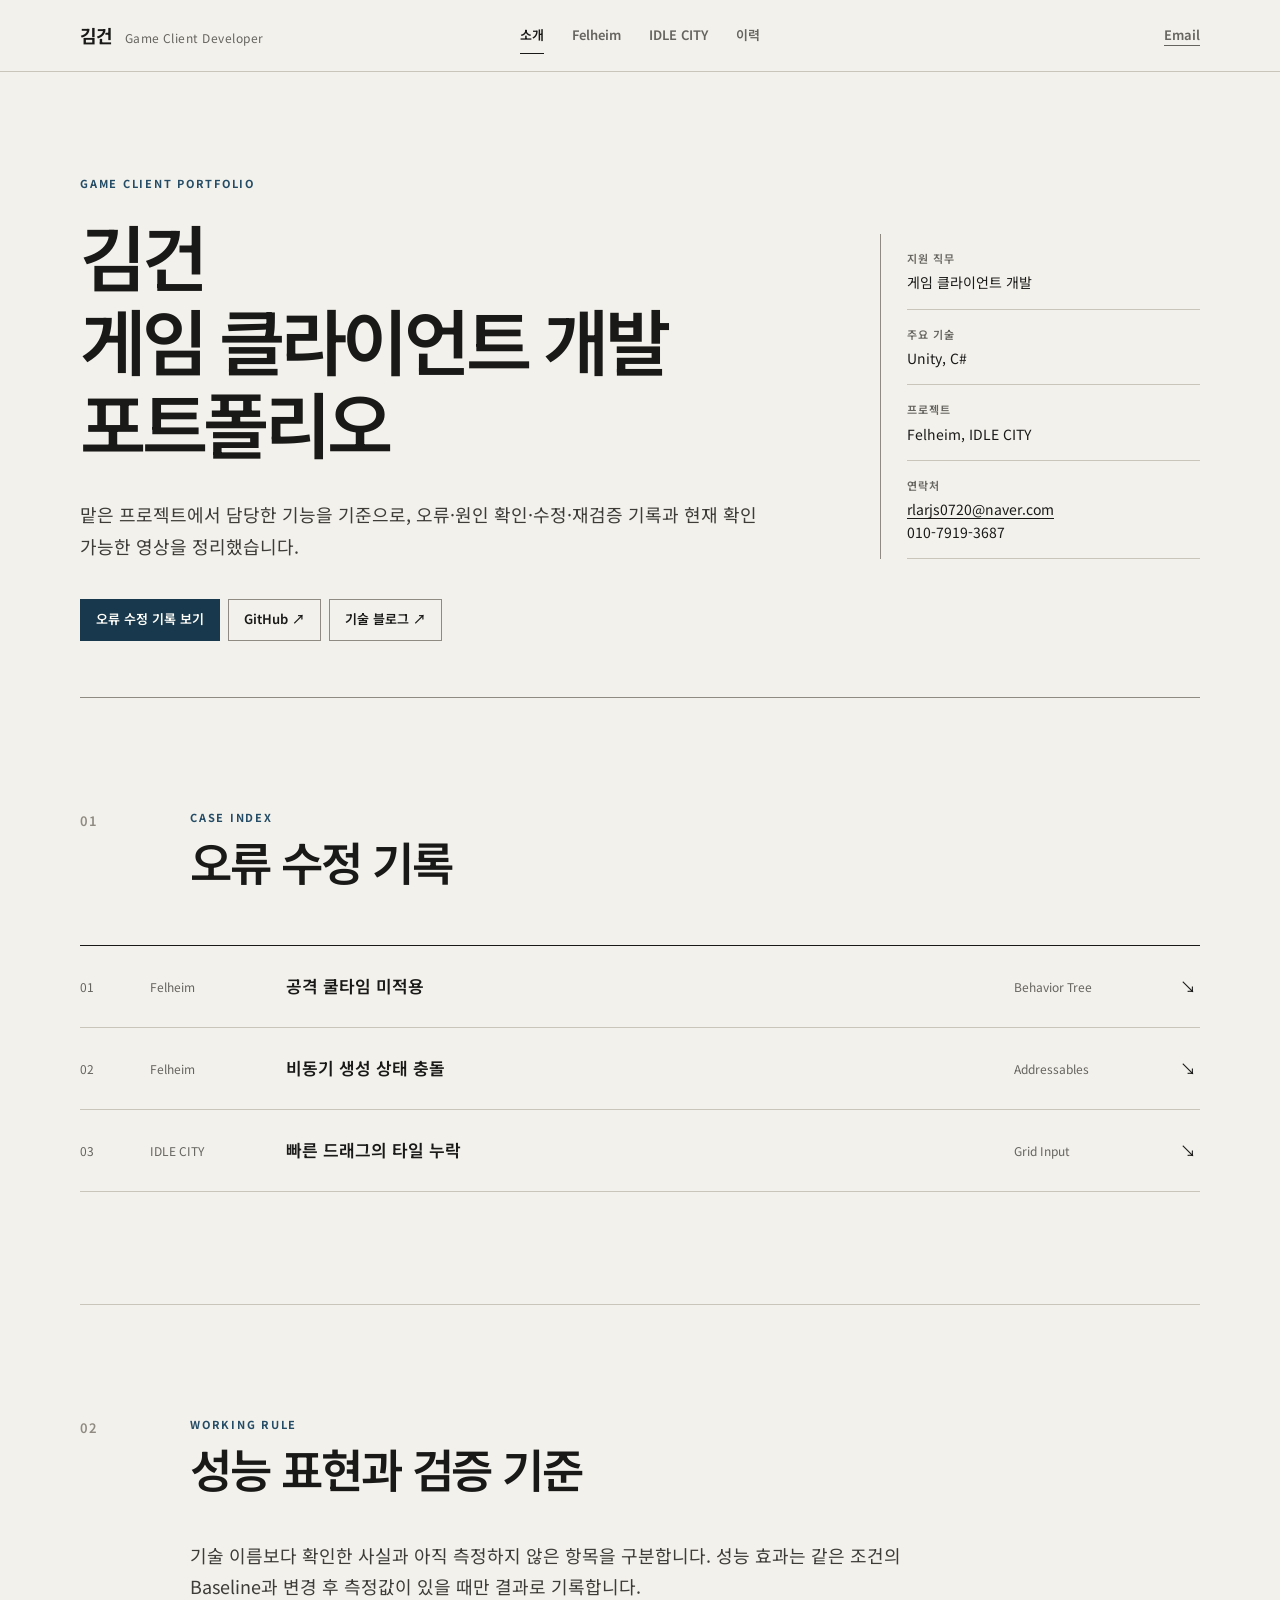
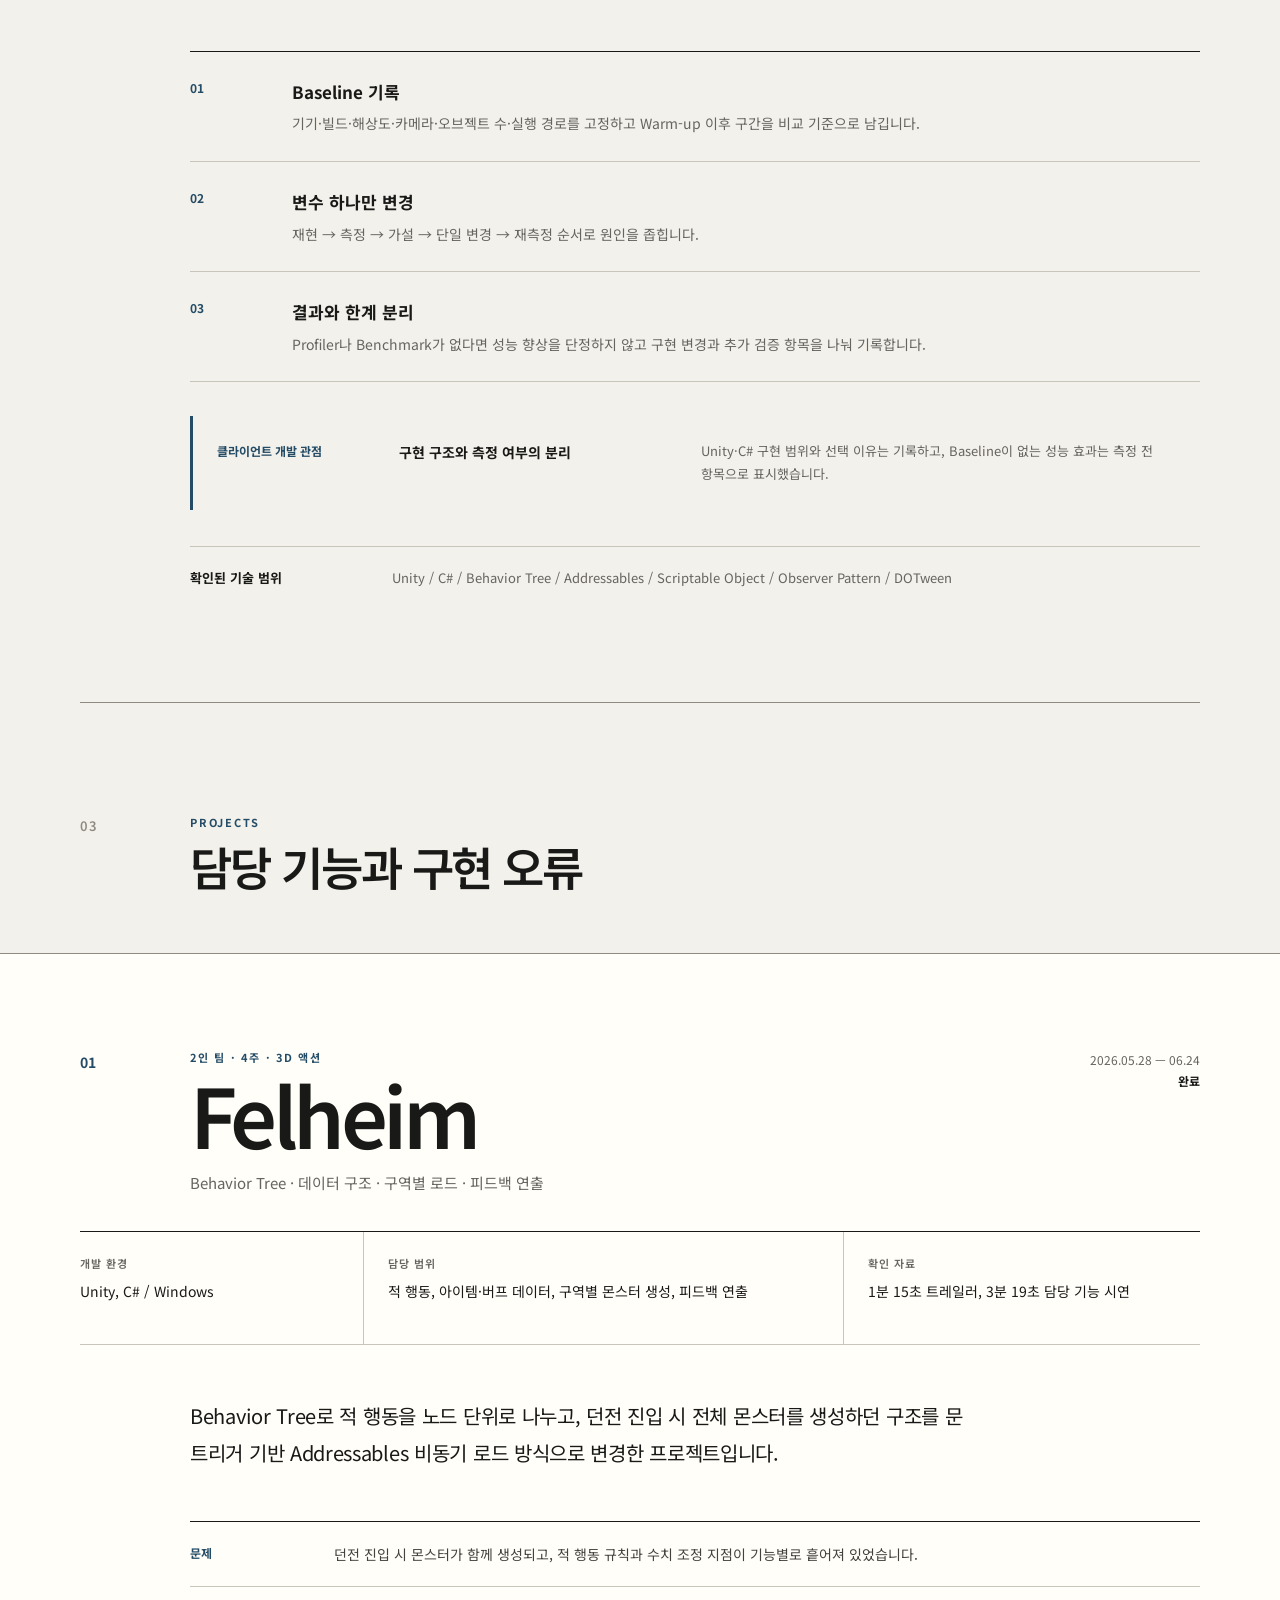
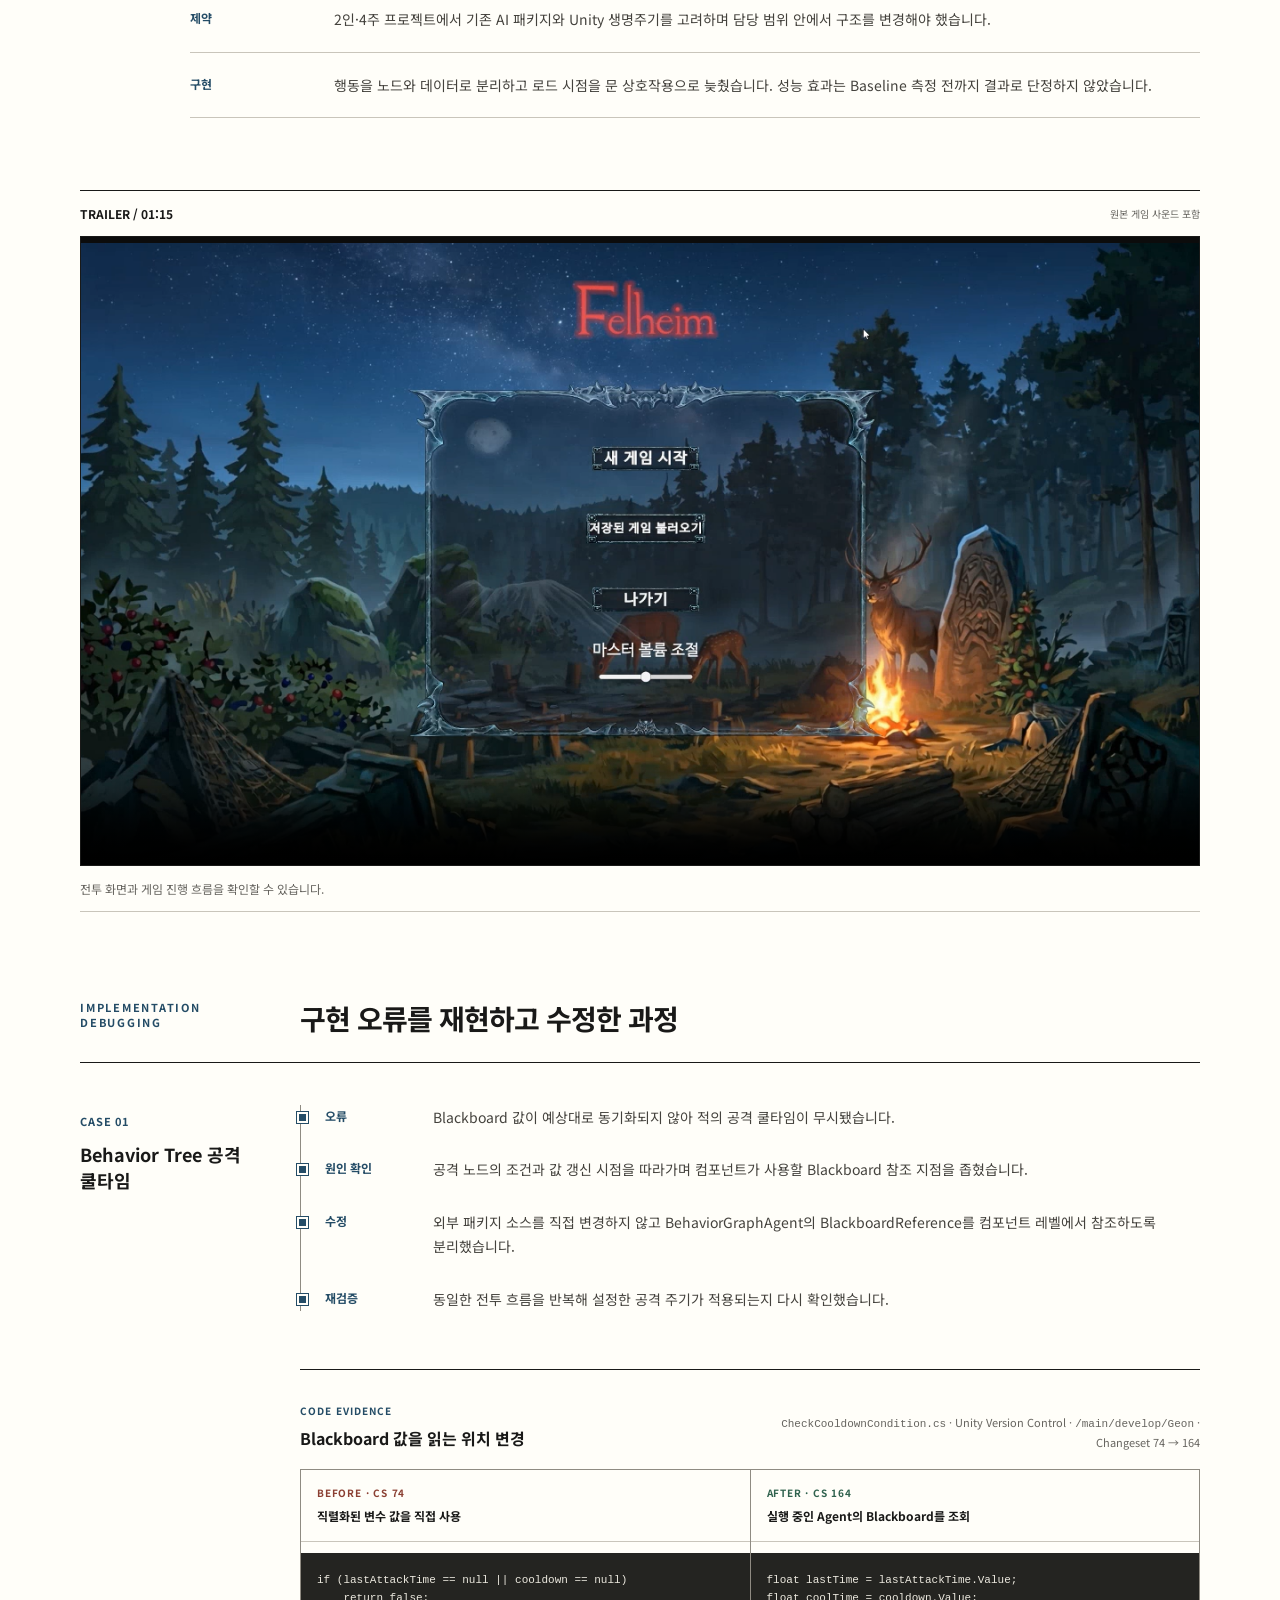
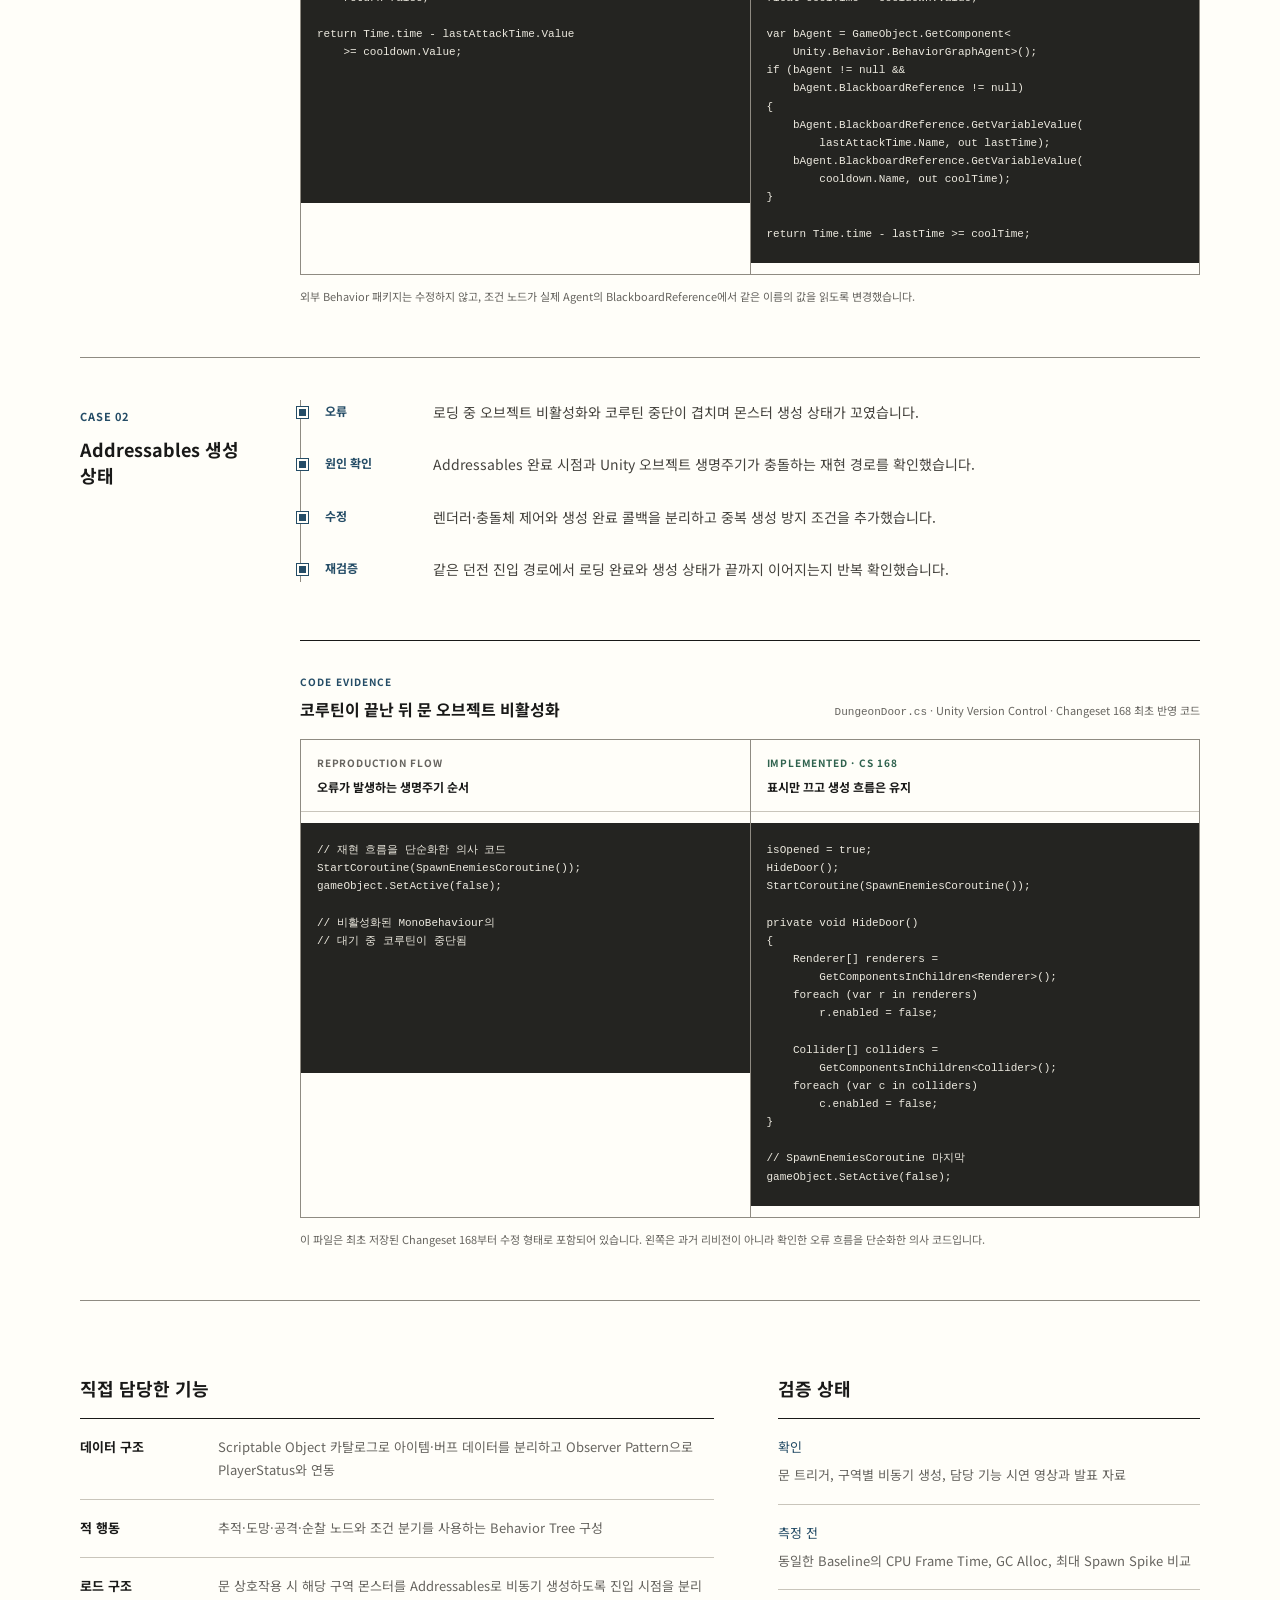
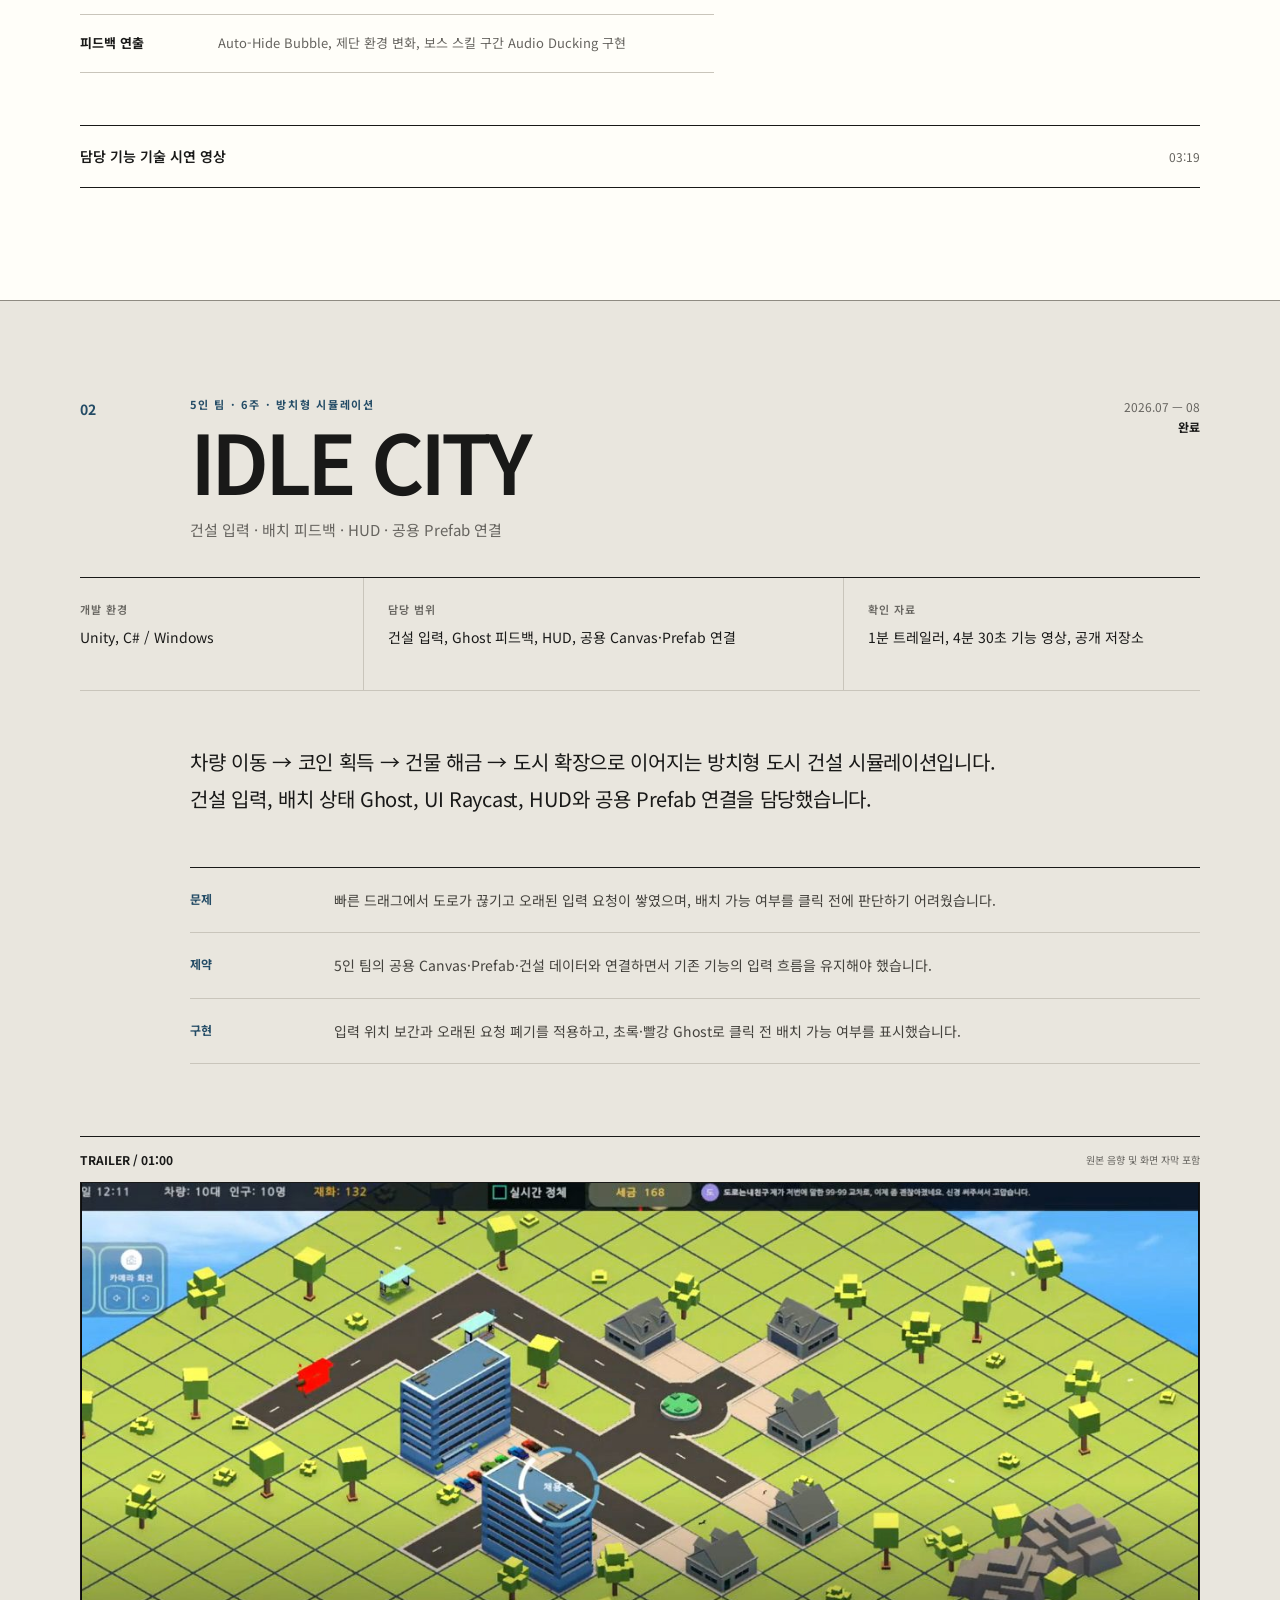
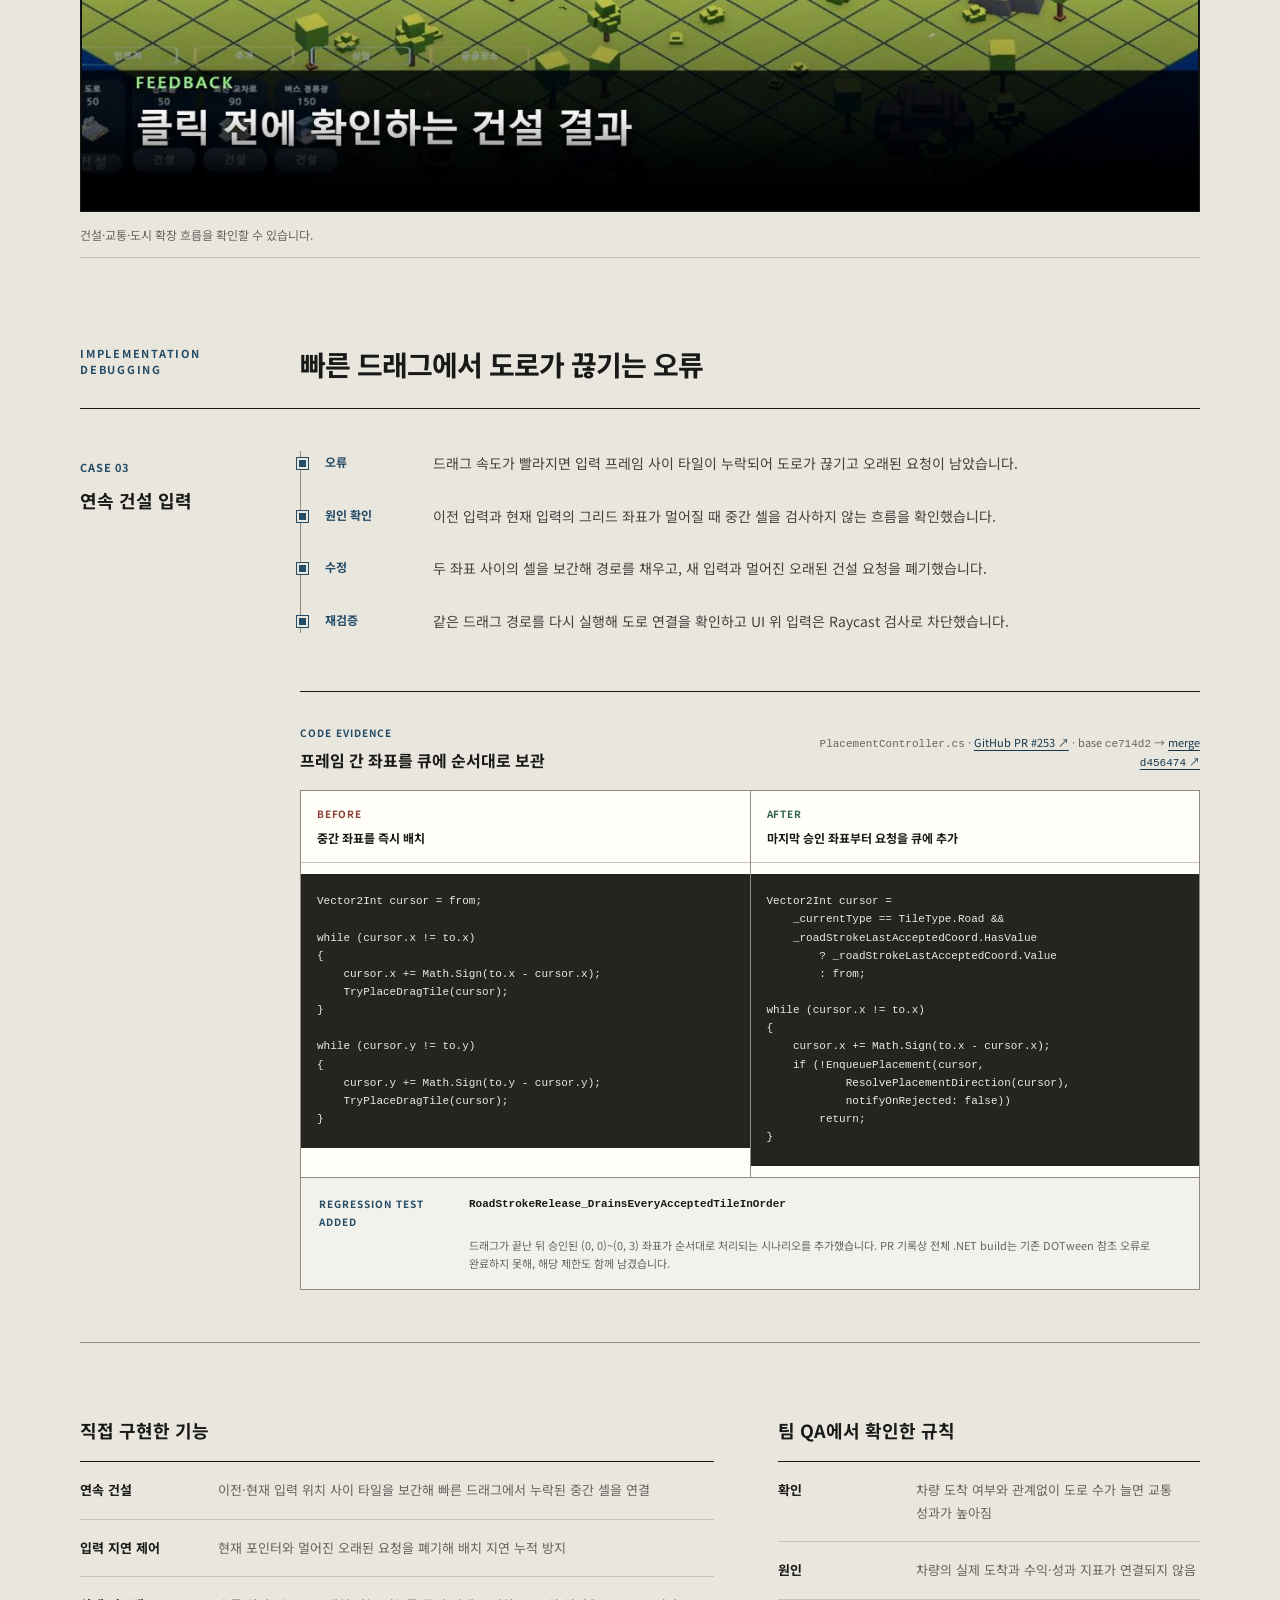
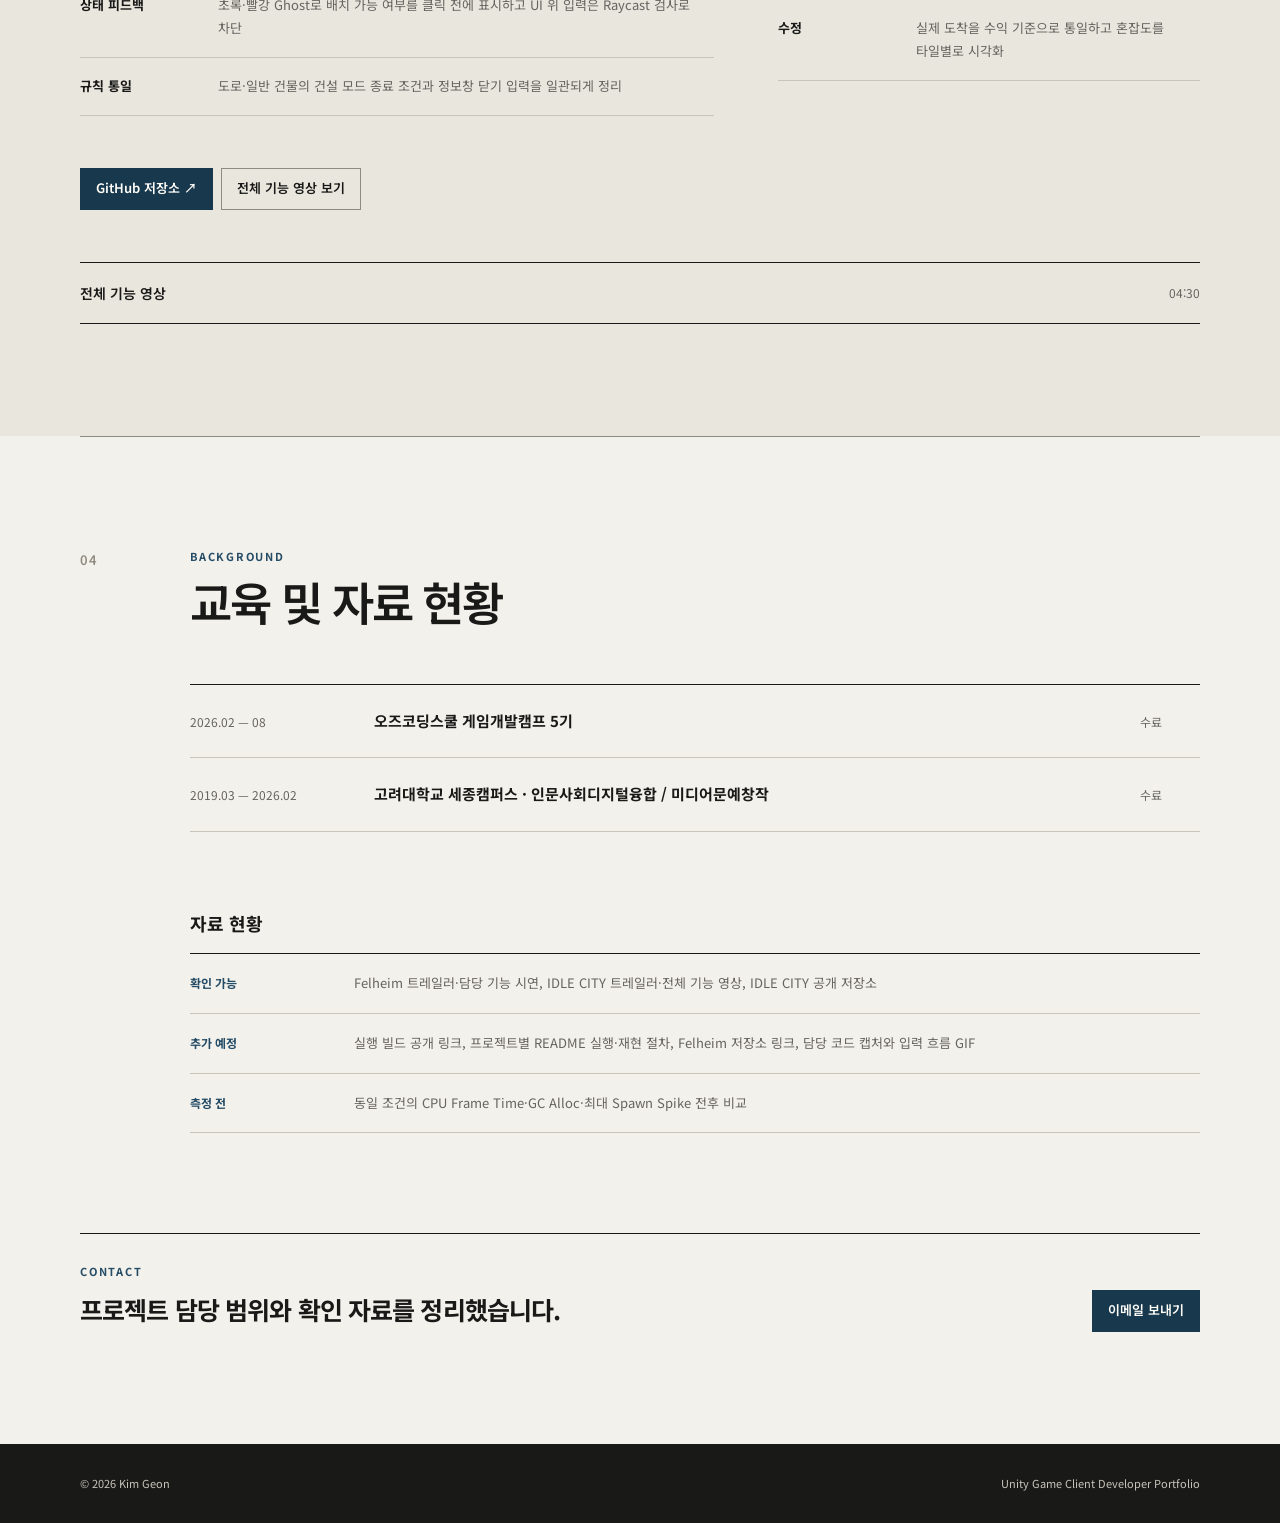
==== commit 63241883: "Make portfolio client-only Updated text content for clarity and removed unused elements." ====
--- a/index.html
+++ b/index.html
@@ -11,7 +11,7 @@
     <link href="https://fonts.googleapis.com/css2?family=Noto+Sans+KR:wght@400;500;600;700&display=swap" rel="stylesheet">
     <link rel="stylesheet" href="style.css">
 </head>
-<body data-active-role="client">
+<body>
     <a class="skip-link" href="#main-content">본문으로 바로가기</a>
 
     <header class="site-header" id="navbar">
@@ -33,15 +33,13 @@
     <main id="main-content">
         <section id="about" class="intro section-shell">
             <div class="intro-main">
-                <p class="eyebrow" id="role-kicker">GAME CLIENT PORTFOLIO</p>
+                <p class="eyebrow">GAME CLIENT PORTFOLIO</p>
                 <h1>김건<br>게임 클라이언트 개발 포트폴리오</h1>
-                <p class="intro-summary" id="role-summary">2인·4주 Felheim과 5인·6주 IDLE CITY에서 담당한 기능을 기준으로, 오류·원인 확인·수정·재검증 기록과 현재 확인 가능한 영상을 정리했습니다.</p>
+                <p class="intro-summary">맡은 프로젝트에서 담당한 기능을 기준으로, 오류·원인 확인·수정·재검증 기록과 현재 확인 가능한 영상을 정리했습니다.</p>
                 <div class="intro-links" aria-label="외부 링크">
                     <a class="button button-primary" href="#evidence-index">오류 수정 기록 보기</a>
                     <a class="button" href="https://github.com/kimgeon-3seven" target="_blank" rel="noopener noreferrer">GitHub ↗</a>
                     <a class="button" href="https://blog.naver.com/rlarjs0720" target="_blank" rel="noopener noreferrer">기술 블로그 ↗</a>
-                    <a id="resume-link" hidden href="https://docs.google.com/document/d/1dCVpQIYkkI47YZY23ezAKFxfIgx9utmdFBN063jTV7E/edit?tab=t.0" target="_blank" rel="noopener noreferrer" class="button"><span id="resume-link-label">직무별 이력서 모음</span> ↗</a>
-                    <a id="intro-link" hidden href="https://docs.google.com/document/d/1fXRcvqIc9Iv9emB_g-8ULm9EVxp71F2boU72wr1U1V4/edit?tab=t.0" target="_blank" rel="noopener noreferrer" class="button"><span id="intro-link-label">직무별 자기소개서 모음</span> ↗</a>
                 </div>
             </div>
 
@@ -54,15 +52,6 @@
                 </dl>
             </aside>
 
-            <div class="role-control" aria-labelledby="role-selector-title">
-                <span id="role-selector-title">문서 보기</span>
-                <div class="role-switcher" role="tablist" aria-label="포트폴리오 직무 선택">
-                    <button type="button" class="role-tab" role="tab" aria-selected="false" tabindex="-1" data-role="qa">QA</button>
-                    <button type="button" class="role-tab is-active" role="tab" aria-selected="true" data-role="client">클라이언트 개발</button>
-                    <button type="button" class="role-tab" role="tab" aria-selected="false" tabindex="-1" data-role="planning">게임 기획</button>
-                </div>
-                <p id="role-focus" aria-live="polite">Felheim과 IDLE CITY의 오류 · 원인 확인 · 수정 · 재검증 과정</p>
-            </div>
         </section>
 
         <section id="evidence-index" class="section-shell evidence-index" aria-labelledby="evidence-index-title">
@@ -89,9 +78,7 @@
                 <li><span>03</span><div><strong>결과와 한계 분리</strong><p>Profiler나 Benchmark가 없다면 성능 향상을 단정하지 않고 구현 변경과 추가 검증 항목을 나눠 기록합니다.</p></div></li>
             </ol>
             <div class="role-note">
-                <div class="role-view" data-role-view="qa"><span>QA 관점</span><strong>재현 조건과 수정 후 확인 기록</strong><p>기대 결과와 실제 결과, 재현 절차, 수정 내용, 동일 조건의 재검증을 한 흐름으로 배치했습니다.</p></div>
-                <div class="role-view" data-role-view="client" hidden><span>클라이언트 개발 관점</span><strong>구현 구조와 측정 여부의 분리</strong><p>Unity·C# 구현 범위와 선택 이유는 기록하고, Baseline이 없는 성능 효과는 측정 전 항목으로 표시했습니다.</p></div>
-                <div class="role-view" data-role-view="planning" hidden><span>게임 기획 관점</span><strong>규칙과 플레이 결과의 비교</strong><p>사용자 입력, UI 피드백, 보상 구조, 팀 QA에서 확인한 문제를 프로젝트별 플레이 흐름에 연결했습니다.</p></div>
+                <div class="role-view"><span>클라이언트 개발 관점</span><strong>구현 구조와 측정 여부의 분리</strong><p>Unity·C# 구현 범위와 선택 이유는 기록하고, Baseline이 없는 성능 효과는 측정 전 항목으로 표시했습니다.</p></div>
             </div>
             <p class="skill-line"><strong>확인된 기술 범위</strong><span>Unity / C# / Behavior Tree / Addressables / Scriptable Object / Observer Pattern / DOTween</span></p>
         </section>
@@ -358,3 +345,4 @@
     <script src="script.js"></script>
 </body>
 </html>
+
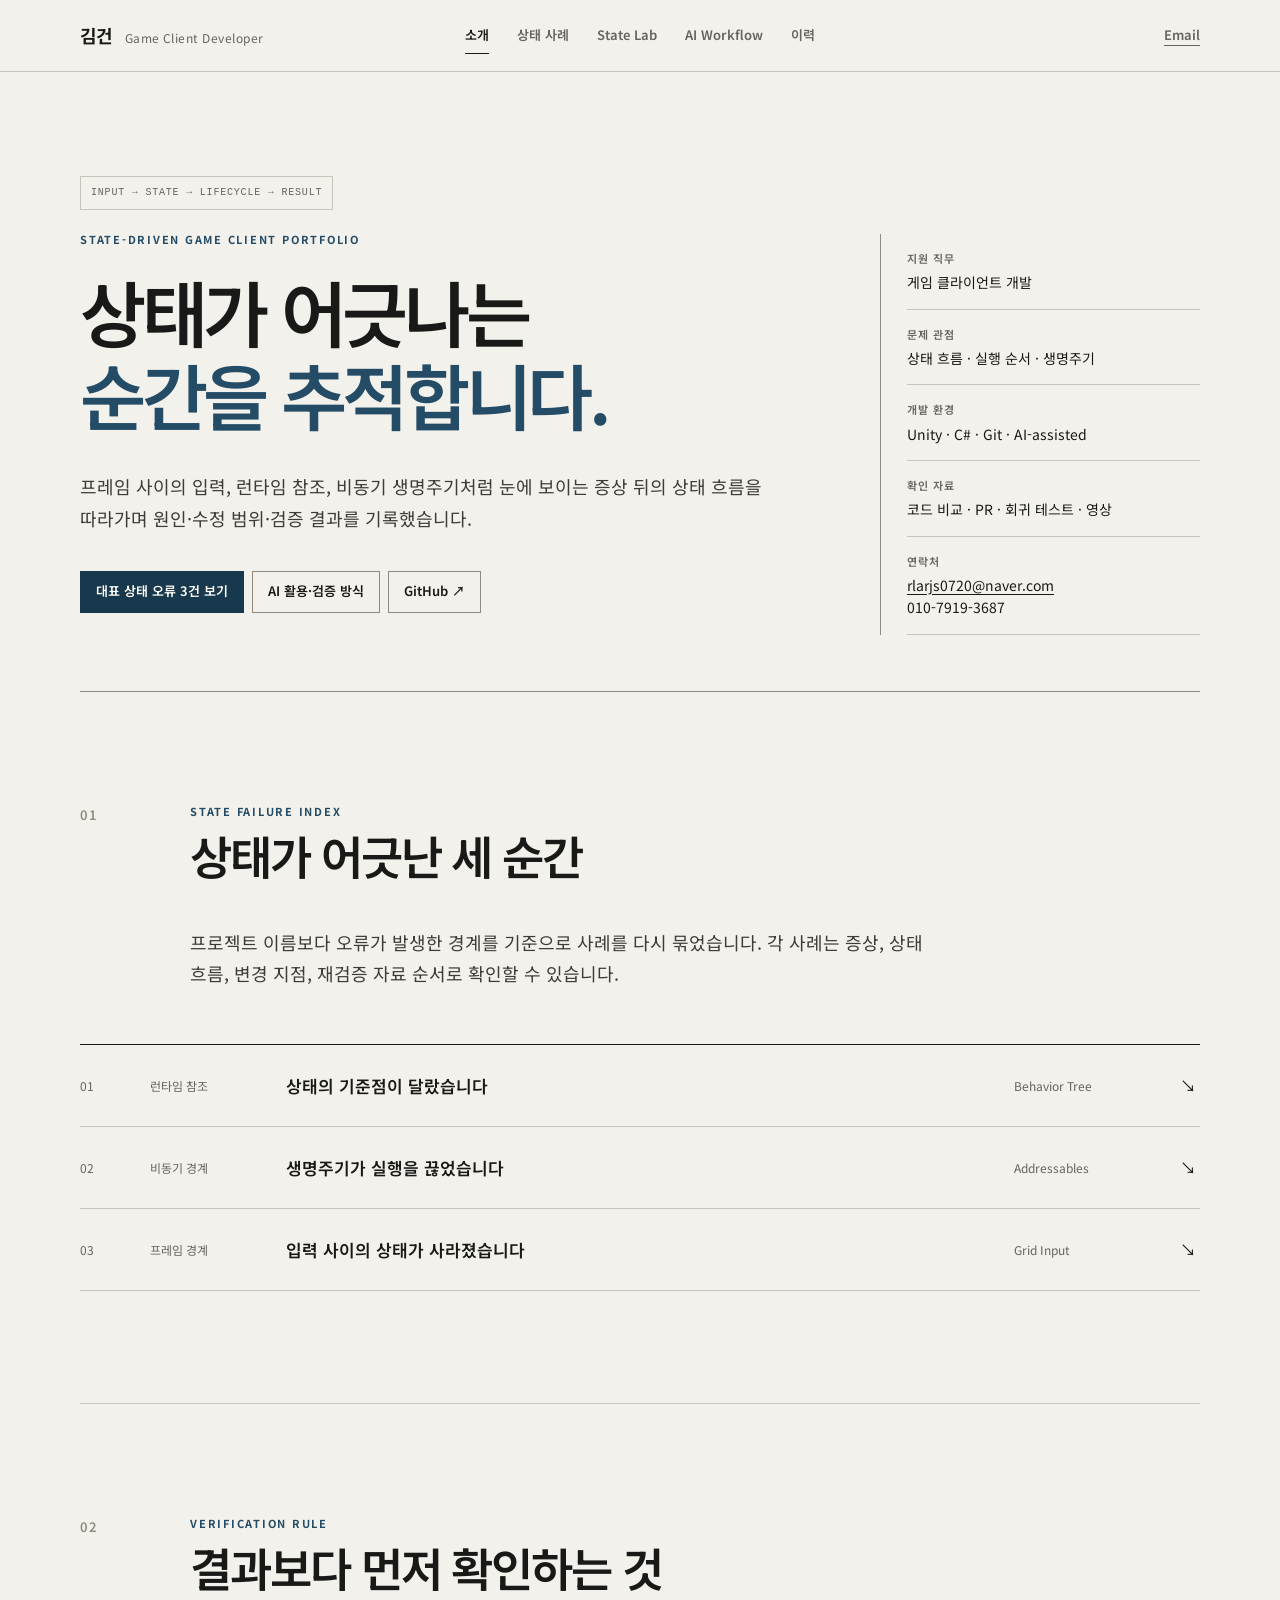
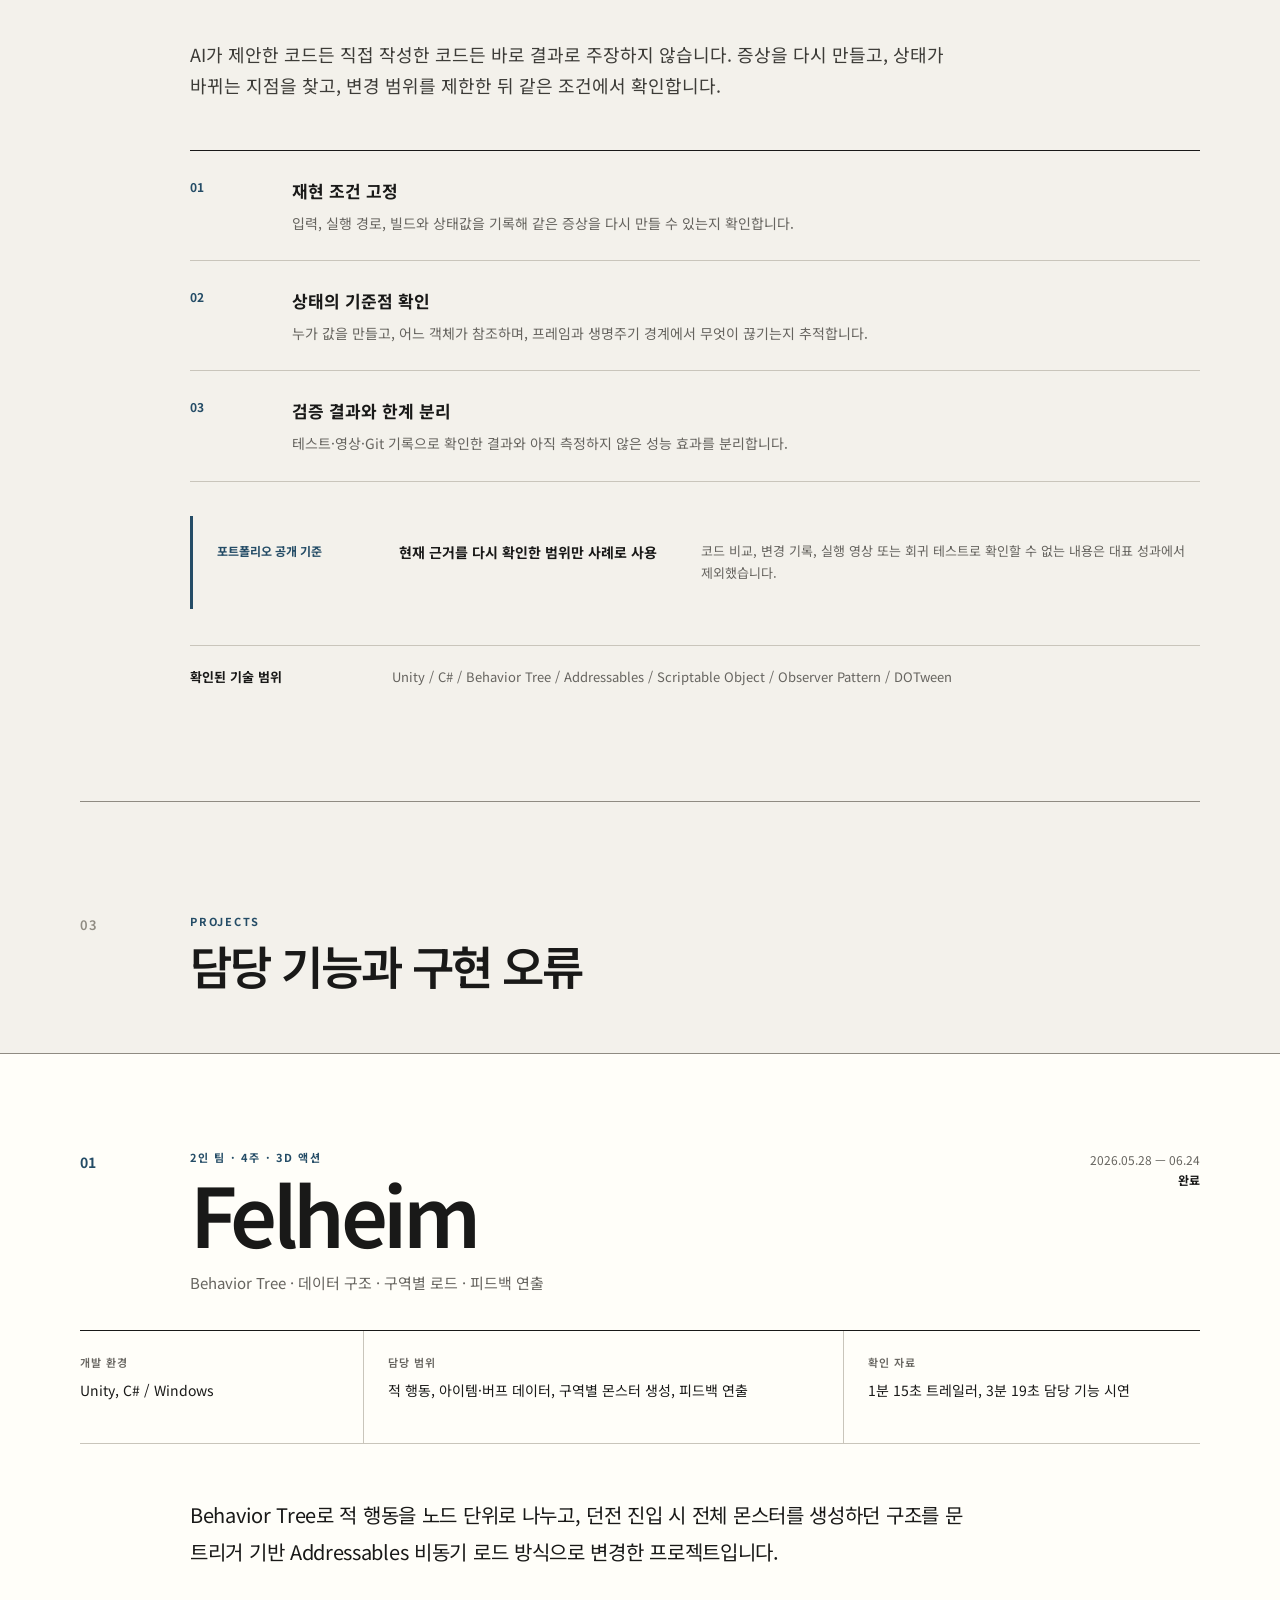
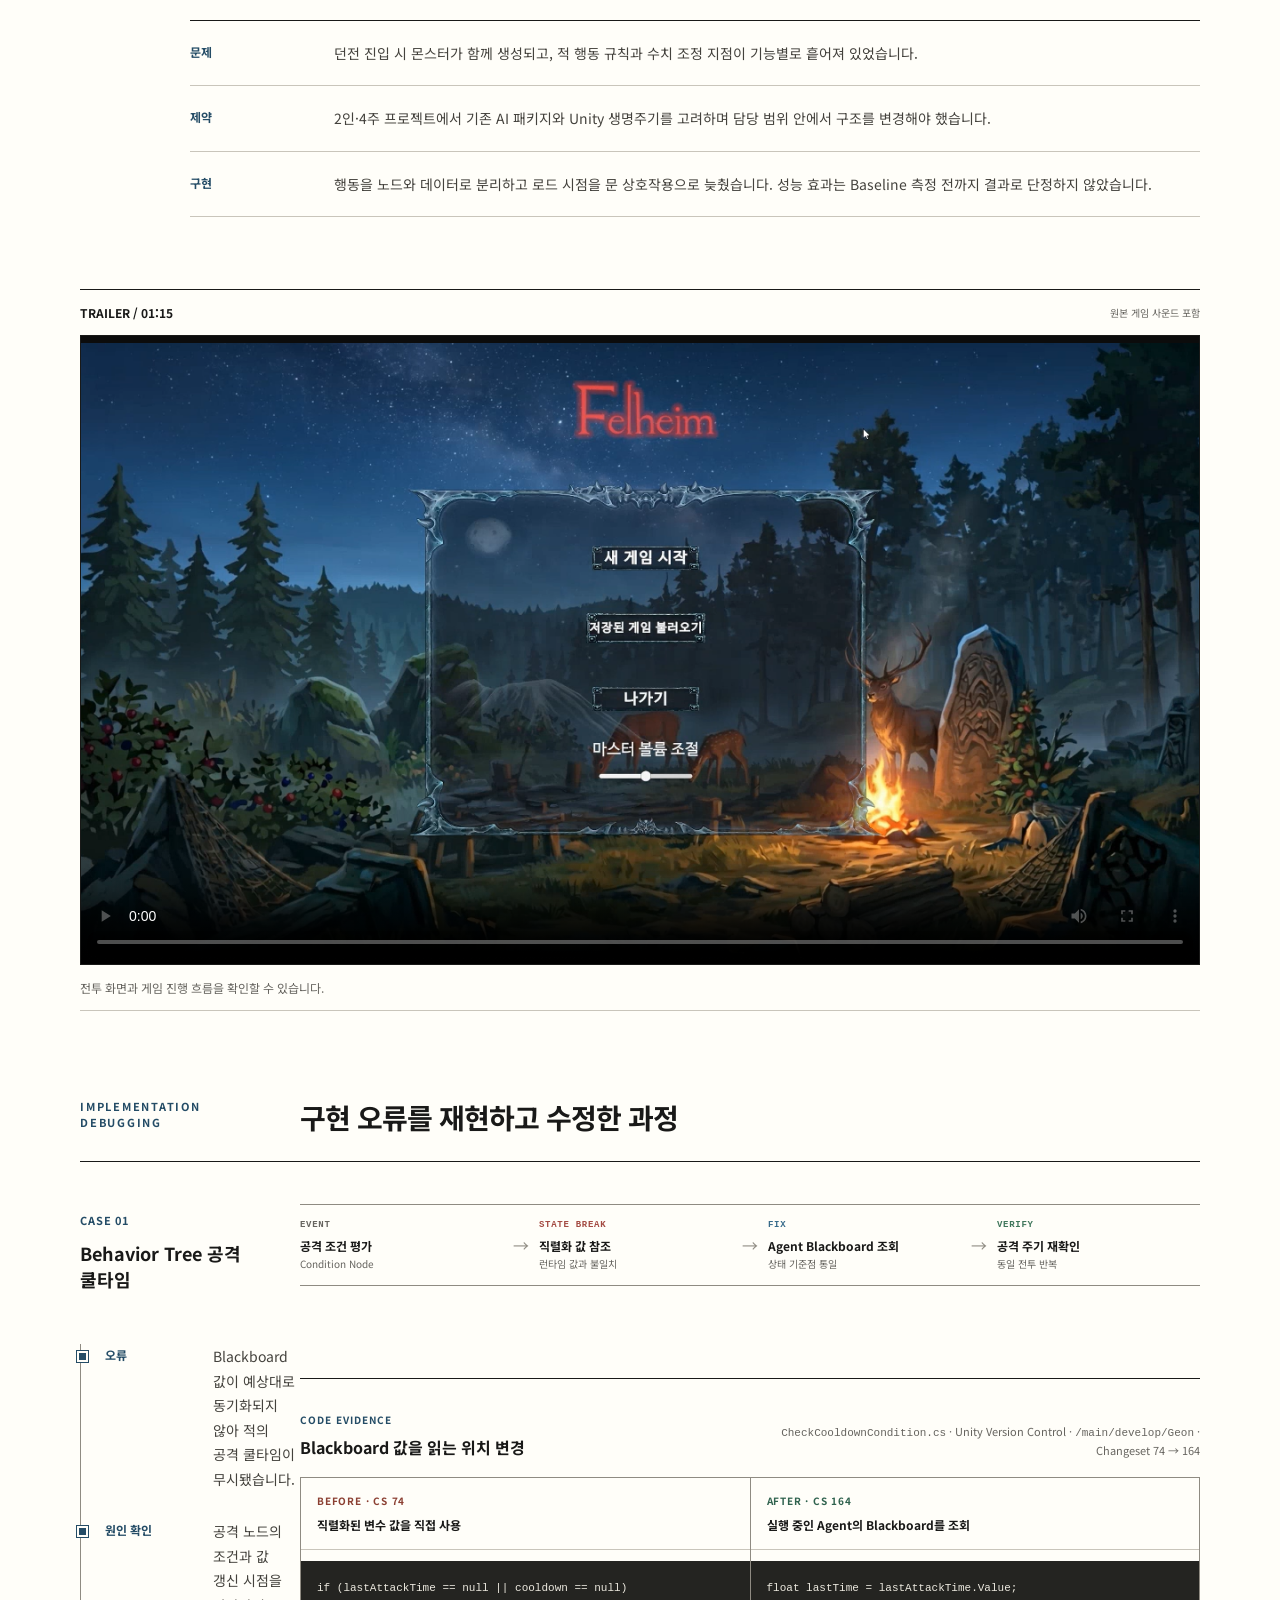
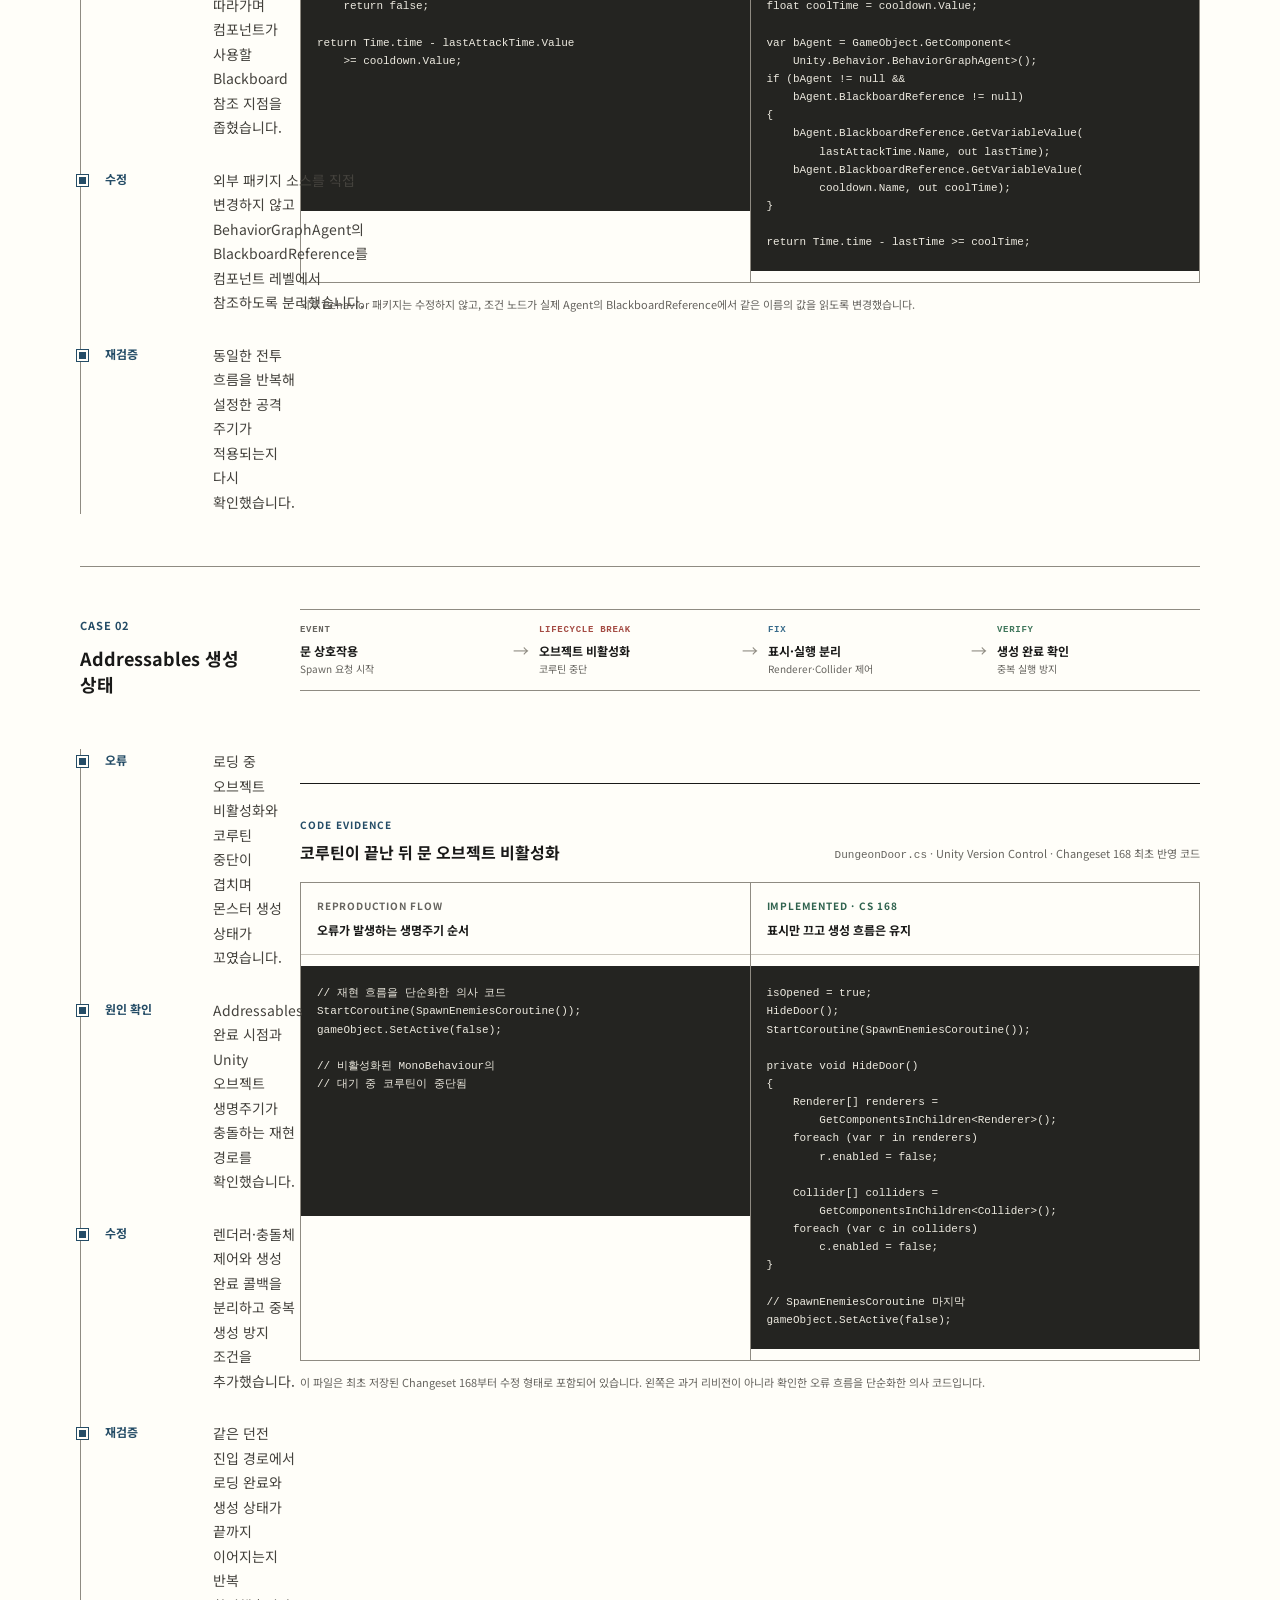
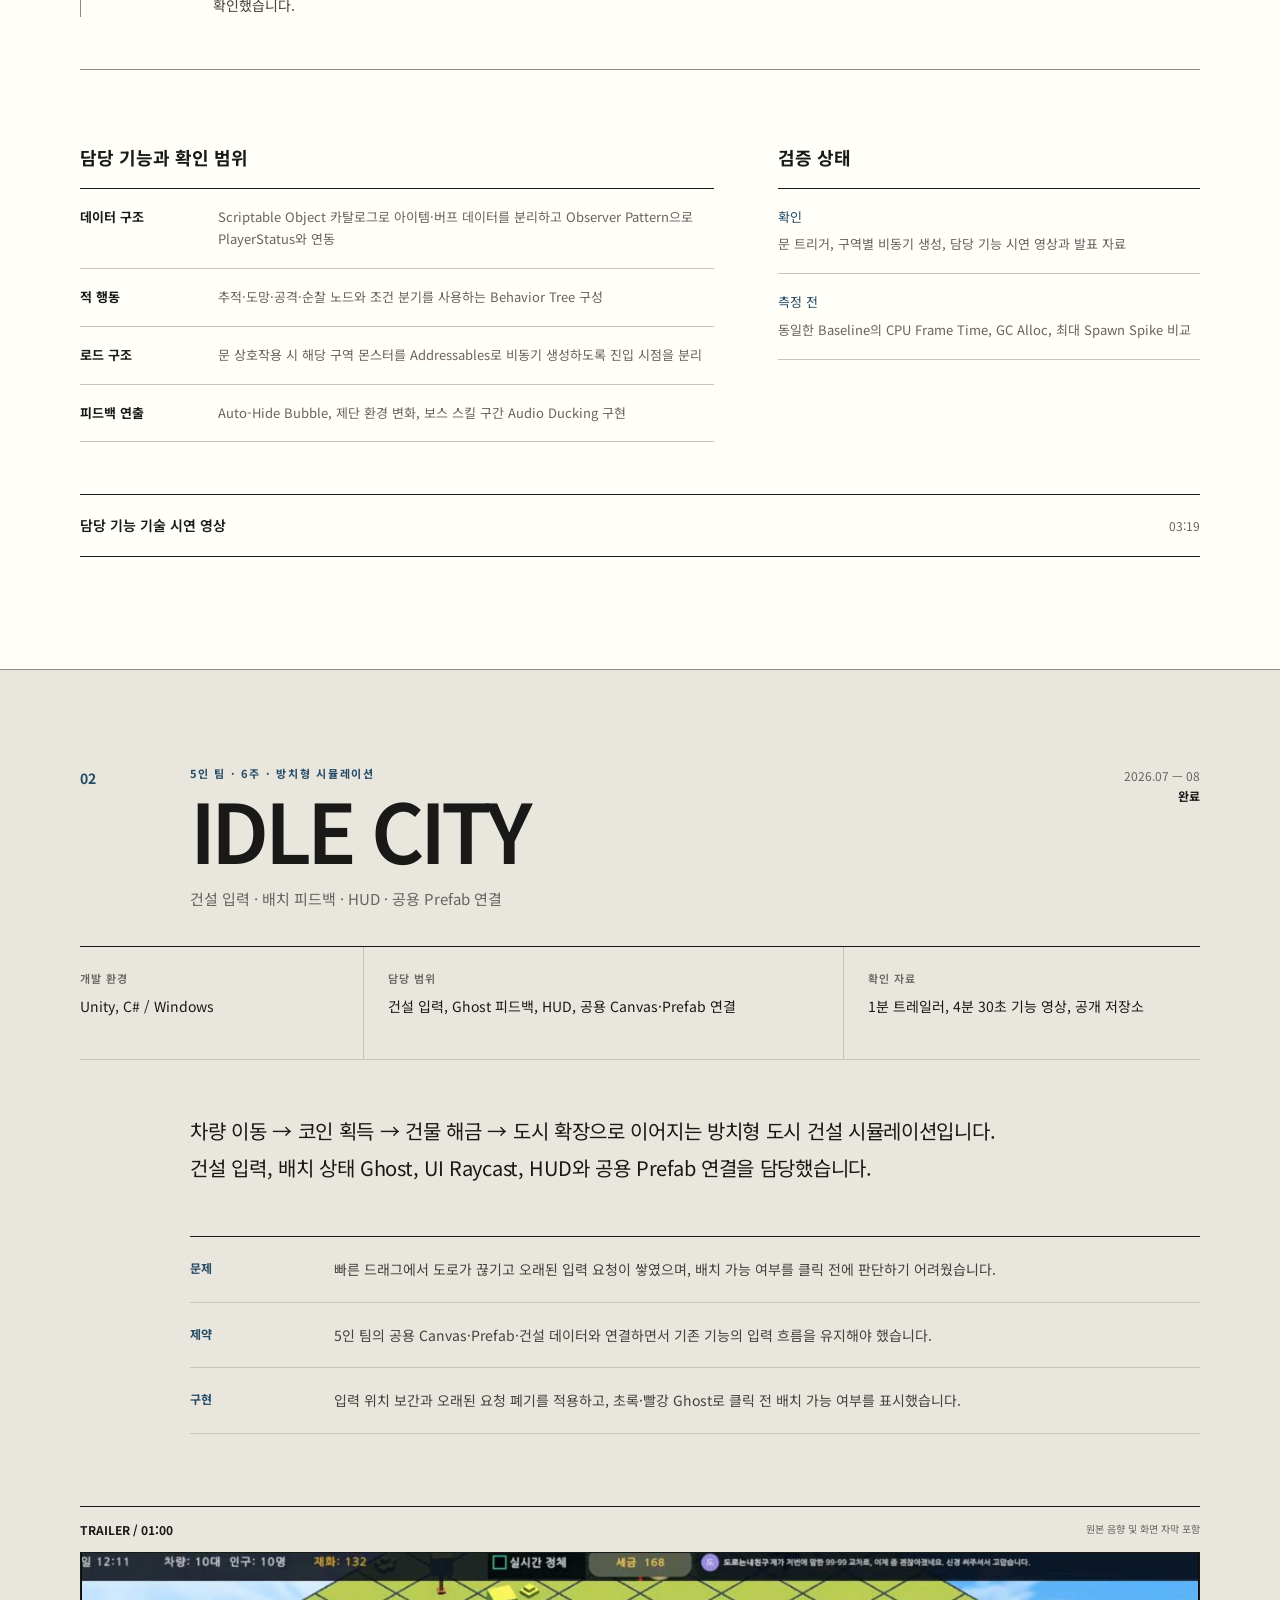
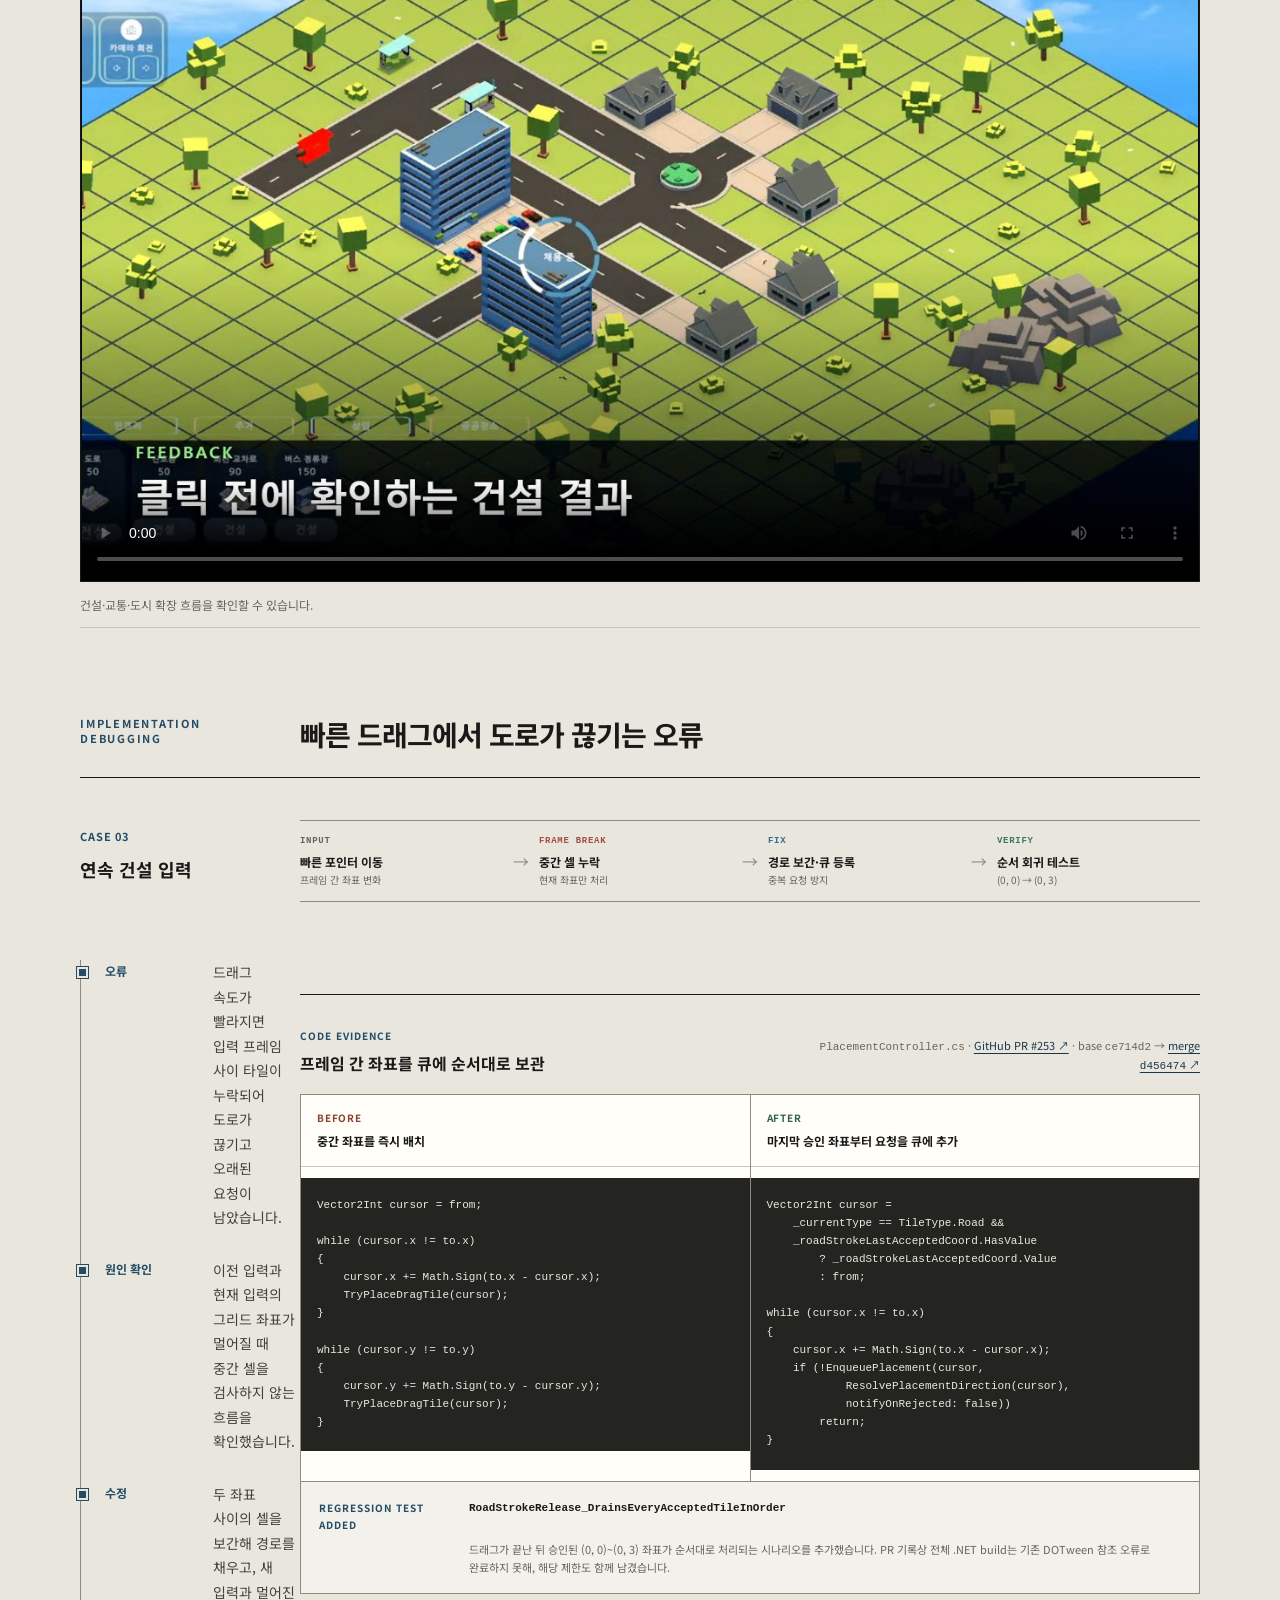
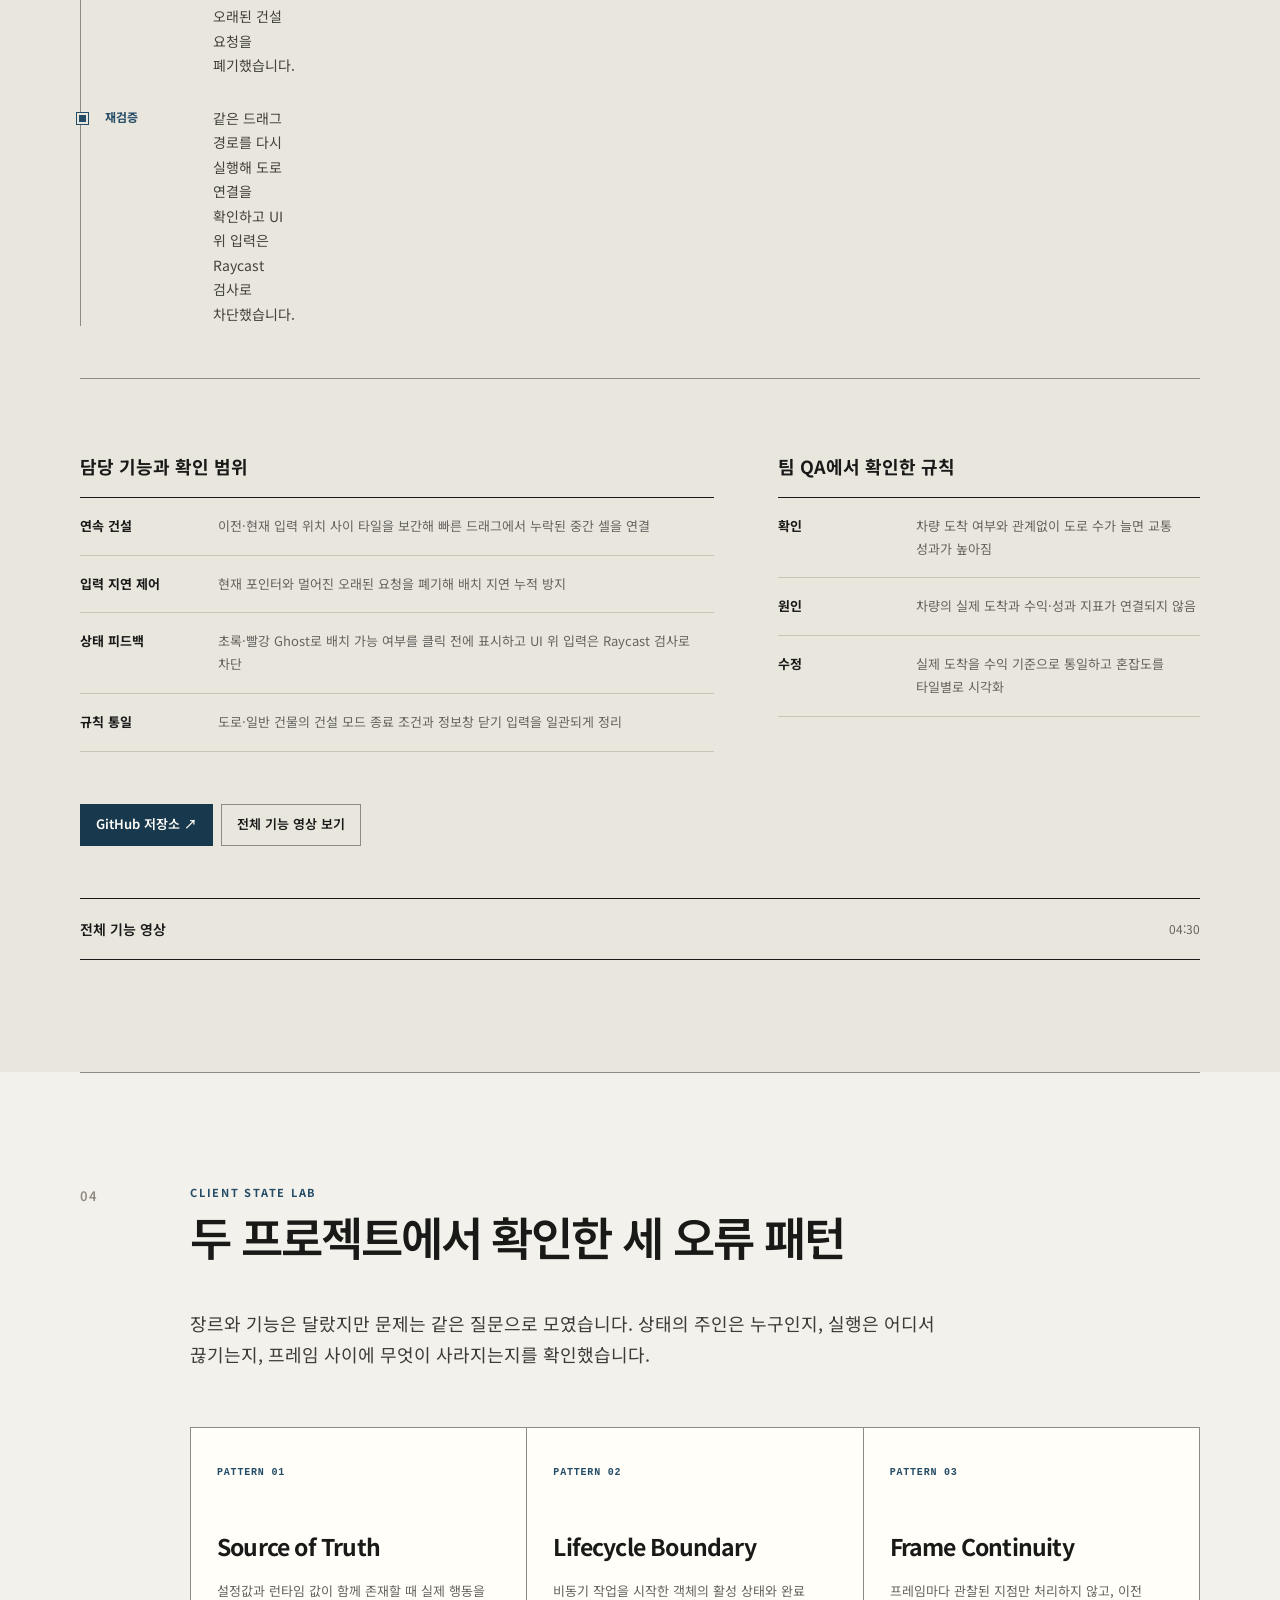
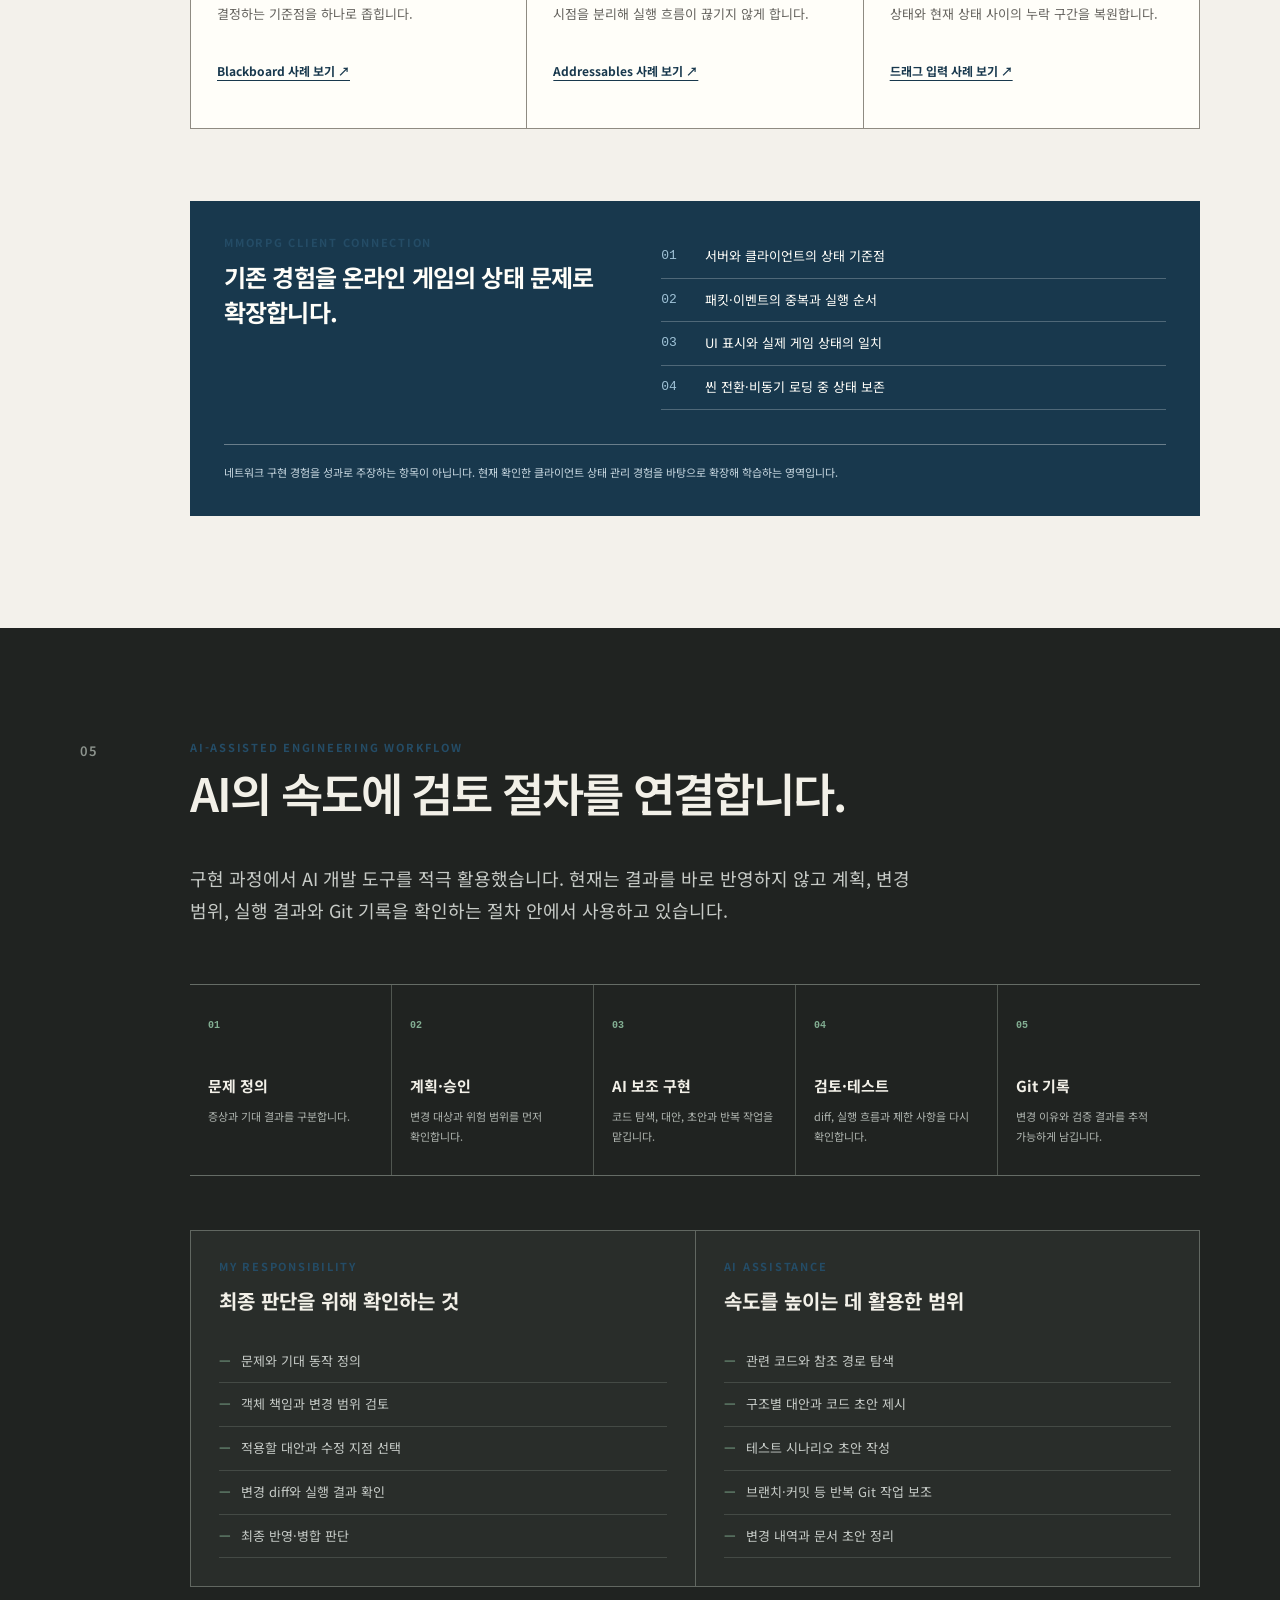
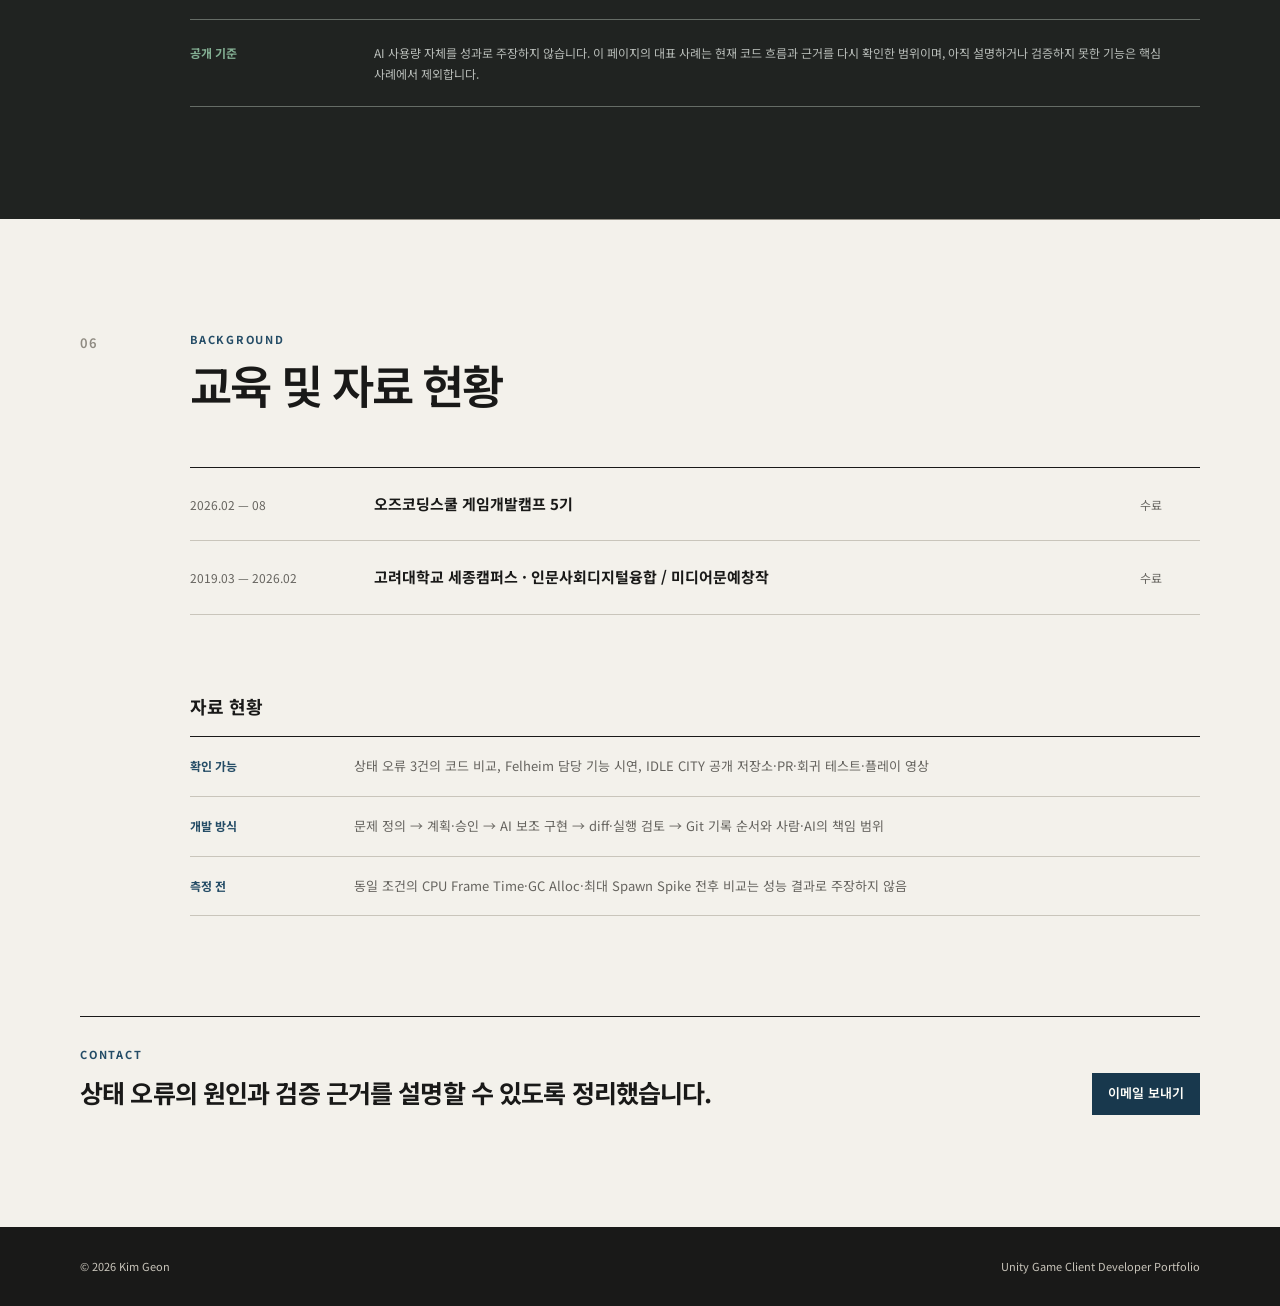
==== commit c7e0eefc: "Reframe portfolio around client state engineering" ====
--- a/index.html
+++ b/index.html
@@ -3,7 +3,7 @@
 <head>
     <meta charset="UTF-8">
     <meta name="viewport" content="width=device-width, initial-scale=1.0">
-    <meta name="description" content="Unity·C# 프로젝트에서 담당한 기능과 오류 재현·원인 확인·수정·재검증 과정을 정리한 김건의 게임 클라이언트 개발 포트폴리오입니다.">
+    <meta name="description" content="프레임 입력, 런타임 상태, 비동기 생명주기처럼 게임의 상태가 어긋나는 지점을 추적하고 검증한 김건의 Unity 클라이언트 개발 포트폴리오입니다.">
     <meta name="theme-color" content="#f3f1eb">
     <title>김건 | 게임 클라이언트 개발 포트폴리오</title>
     <link rel="preconnect" href="https://fonts.googleapis.com">
@@ -22,8 +22,9 @@
             </a>
             <nav class="main-nav" aria-label="주요 메뉴">
                 <a href="#about" data-section-link="about">소개</a>
-                <a href="#felheim" data-section-link="felheim">Felheim</a>
-                <a href="#idle-city" data-section-link="idle-city">IDLE CITY</a>
+                <a href="#evidence-index" data-section-link="evidence-index">상태 사례</a>
+                <a href="#state-lab" data-section-link="state-lab">State Lab</a>
+                <a href="#ai-workflow" data-section-link="ai-workflow">AI Workflow</a>
                 <a href="#education" data-section-link="education">이력</a>
             </nav>
             <a class="text-link header-mail" href="mailto:rlarjs0720@naver.com">Email</a>
@@ -33,21 +34,22 @@
     <main id="main-content">
         <section id="about" class="intro section-shell">
             <div class="intro-main">
-                <p class="eyebrow">GAME CLIENT PORTFOLIO</p>
-                <h1>김건<br>게임 클라이언트 개발 포트폴리오</h1>
-                <p class="intro-summary">맡은 프로젝트에서 담당한 기능을 기준으로, 오류·원인 확인·수정·재검증 기록과 현재 확인 가능한 영상을 정리했습니다.</p>
+                <p class="eyebrow">STATE-DRIVEN GAME CLIENT PORTFOLIO</p>
+                <h1>상태가 어긋나는<br><em>순간을 추적합니다.</em></h1>
+                <p class="intro-summary">프레임 사이의 입력, 런타임 참조, 비동기 생명주기처럼 눈에 보이는 증상 뒤의 상태 흐름을 따라가며 원인·수정 범위·검증 결과를 기록했습니다.</p>
                 <div class="intro-links" aria-label="외부 링크">
-                    <a class="button button-primary" href="#evidence-index">오류 수정 기록 보기</a>
+                    <a class="button button-primary" href="#evidence-index">대표 상태 오류 3건 보기</a>
+                    <a class="button" href="#ai-workflow">AI 활용·검증 방식</a>
                     <a class="button" href="https://github.com/kimgeon-3seven" target="_blank" rel="noopener noreferrer">GitHub ↗</a>
-                    <a class="button" href="https://blog.naver.com/rlarjs0720" target="_blank" rel="noopener noreferrer">기술 블로그 ↗</a>
                 </div>
             </div>
 
             <aside class="intro-facts" aria-label="지원자 정보">
                 <dl>
                     <div><dt>지원 직무</dt><dd>게임 클라이언트 개발</dd></div>
-                    <div><dt>주요 기술</dt><dd>Unity, C#</dd></div>
-                    <div><dt>프로젝트</dt><dd>Felheim, IDLE CITY</dd></div>
+                    <div><dt>문제 관점</dt><dd>상태 흐름 · 실행 순서 · 생명주기</dd></div>
+                    <div><dt>개발 환경</dt><dd>Unity · C# · Git · AI-assisted</dd></div>
+                    <div><dt>확인 자료</dt><dd>코드 비교 · PR · 회귀 테스트 · 영상</dd></div>
                     <div><dt>연락처</dt><dd><a href="mailto:rlarjs0720@naver.com">rlarjs0720@naver.com</a><br>010-7919-3687</dd></div>
                 </dl>
             </aside>
@@ -57,28 +59,29 @@
         <section id="evidence-index" class="section-shell evidence-index" aria-labelledby="evidence-index-title">
             <header class="section-title">
                 <p class="section-number">01</p>
-                <div><p class="eyebrow">CASE INDEX</p><h2 id="evidence-index-title">오류 수정 기록</h2></div>
+                <div><p class="eyebrow">STATE FAILURE INDEX</p><h2 id="evidence-index-title">상태가 어긋난 세 순간</h2></div>
             </header>
+            <p class="section-intro">프로젝트 이름보다 오류가 발생한 경계를 기준으로 사례를 다시 묶었습니다. 각 사례는 증상, 상태 흐름, 변경 지점, 재검증 자료 순서로 확인할 수 있습니다.</p>
             <div class="case-index-list">
-                <a href="#felheim-case-cooldown"><span class="case-no">01</span><span class="case-project">Felheim</span><strong>공격 쿨타임 미적용</strong><span class="case-tech">Behavior Tree</span><span aria-hidden="true">↘</span></a>
-                <a href="#felheim-case-addressables"><span class="case-no">02</span><span class="case-project">Felheim</span><strong>비동기 생성 상태 충돌</strong><span class="case-tech">Addressables</span><span aria-hidden="true">↘</span></a>
-                <a href="#idle-case-drag"><span class="case-no">03</span><span class="case-project">IDLE CITY</span><strong>빠른 드래그의 타일 누락</strong><span class="case-tech">Grid Input</span><span aria-hidden="true">↘</span></a>
+                <a href="#felheim-case-cooldown"><span class="case-no">01</span><span class="case-project">런타임 참조</span><strong>상태의 기준점이 달랐습니다</strong><span class="case-tech">Behavior Tree</span><span aria-hidden="true">↘</span></a>
+                <a href="#felheim-case-addressables"><span class="case-no">02</span><span class="case-project">비동기 경계</span><strong>생명주기가 실행을 끊었습니다</strong><span class="case-tech">Addressables</span><span aria-hidden="true">↘</span></a>
+                <a href="#idle-case-drag"><span class="case-no">03</span><span class="case-project">프레임 경계</span><strong>입력 사이의 상태가 사라졌습니다</strong><span class="case-tech">Grid Input</span><span aria-hidden="true">↘</span></a>
             </div>
         </section>
 
         <section id="evidence" class="section-shell method" aria-labelledby="method-title">
             <header class="section-title">
                 <p class="section-number">02</p>
-                <div><p class="eyebrow">WORKING RULE</p><h2 id="method-title">성능 표현과 검증 기준</h2></div>
+                <div><p class="eyebrow">VERIFICATION RULE</p><h2 id="method-title">결과보다 먼저 확인하는 것</h2></div>
             </header>
-            <p class="section-intro">기술 이름보다 확인한 사실과 아직 측정하지 않은 항목을 구분합니다. 성능 효과는 같은 조건의 Baseline과 변경 후 측정값이 있을 때만 결과로 기록합니다.</p>
+            <p class="section-intro">AI가 제안한 코드든 직접 작성한 코드든 바로 결과로 주장하지 않습니다. 증상을 다시 만들고, 상태가 바뀌는 지점을 찾고, 변경 범위를 제한한 뒤 같은 조건에서 확인합니다.</p>
             <ol class="method-list">
-                <li><span>01</span><div><strong>Baseline 기록</strong><p>기기·빌드·해상도·카메라·오브젝트 수·실행 경로를 고정하고 Warm-up 이후 구간을 비교 기준으로 남깁니다.</p></div></li>
-                <li><span>02</span><div><strong>변수 하나만 변경</strong><p>재현 → 측정 → 가설 → 단일 변경 → 재측정 순서로 원인을 좁힙니다.</p></div></li>
-                <li><span>03</span><div><strong>결과와 한계 분리</strong><p>Profiler나 Benchmark가 없다면 성능 향상을 단정하지 않고 구현 변경과 추가 검증 항목을 나눠 기록합니다.</p></div></li>
+                <li><span>01</span><div><strong>재현 조건 고정</strong><p>입력, 실행 경로, 빌드와 상태값을 기록해 같은 증상을 다시 만들 수 있는지 확인합니다.</p></div></li>
+                <li><span>02</span><div><strong>상태의 기준점 확인</strong><p>누가 값을 만들고, 어느 객체가 참조하며, 프레임과 생명주기 경계에서 무엇이 끊기는지 추적합니다.</p></div></li>
+                <li><span>03</span><div><strong>검증 결과와 한계 분리</strong><p>테스트·영상·Git 기록으로 확인한 결과와 아직 측정하지 않은 성능 효과를 분리합니다.</p></div></li>
             </ol>
             <div class="role-note">
-                <div class="role-view"><span>클라이언트 개발 관점</span><strong>구현 구조와 측정 여부의 분리</strong><p>Unity·C# 구현 범위와 선택 이유는 기록하고, Baseline이 없는 성능 효과는 측정 전 항목으로 표시했습니다.</p></div>
+                <div class="role-view"><span>포트폴리오 공개 기준</span><strong>현재 근거를 다시 확인한 범위만 사례로 사용</strong><p>코드 비교, 변경 기록, 실행 영상 또는 회귀 테스트로 확인할 수 없는 내용은 대표 성과에서 제외했습니다.</p></div>
             </div>
             <p class="skill-line"><strong>확인된 기술 범위</strong><span>Unity / C# / Behavior Tree / Addressables / Scriptable Object / Observer Pattern / DOTween</span></p>
         </section>
@@ -116,6 +119,15 @@
                         <header><p class="eyebrow">IMPLEMENTATION DEBUGGING</p><h4 id="felheim-debug-title">구현 오류를 재현하고 수정한 과정</h4></header>
                         <article id="felheim-case-cooldown" class="debug-case">
                             <div class="debug-case-title"><span>CASE 01</span><h5>Behavior Tree 공격 쿨타임</h5></div>
+                            <div class="case-state-map" aria-label="공격 쿨타임 상태 흐름">
+                                <div data-stage="event"><span>EVENT</span><strong>공격 조건 평가</strong><small>Condition Node</small></div>
+                                <i aria-hidden="true">→</i>
+                                <div data-stage="break"><span>STATE BREAK</span><strong>직렬화 값 참조</strong><small>런타임 값과 불일치</small></div>
+                                <i aria-hidden="true">→</i>
+                                <div data-stage="fix"><span>FIX</span><strong>Agent Blackboard 조회</strong><small>상태 기준점 통일</small></div>
+                                <i aria-hidden="true">→</i>
+                                <div data-stage="verify"><span>VERIFY</span><strong>공격 주기 재확인</strong><small>동일 전투 반복</small></div>
+                            </div>
                             <ol class="debug-steps">
                                 <li><span>오류</span><p>Blackboard 값이 예상대로 동기화되지 않아 적의 공격 쿨타임이 무시됐습니다.</p></li>
                                 <li><span>원인 확인</span><p>공격 노드의 조건과 값 갱신 시점을 따라가며 컴포넌트가 사용할 Blackboard 참조 지점을 좁혔습니다.</p></li>
@@ -160,6 +172,15 @@
                         </article>
                         <article id="felheim-case-addressables" class="debug-case">
                             <div class="debug-case-title"><span>CASE 02</span><h5>Addressables 생성 상태</h5></div>
+                            <div class="case-state-map" aria-label="Addressables 생성 상태 흐름">
+                                <div data-stage="event"><span>EVENT</span><strong>문 상호작용</strong><small>Spawn 요청 시작</small></div>
+                                <i aria-hidden="true">→</i>
+                                <div data-stage="break"><span>LIFECYCLE BREAK</span><strong>오브젝트 비활성화</strong><small>코루틴 중단</small></div>
+                                <i aria-hidden="true">→</i>
+                                <div data-stage="fix"><span>FIX</span><strong>표시·실행 분리</strong><small>Renderer·Collider 제어</small></div>
+                                <i aria-hidden="true">→</i>
+                                <div data-stage="verify"><span>VERIFY</span><strong>생성 완료 확인</strong><small>중복 실행 방지</small></div>
+                            </div>
                             <ol class="debug-steps">
                                 <li><span>오류</span><p>로딩 중 오브젝트 비활성화와 코루틴 중단이 겹치며 몬스터 생성 상태가 꼬였습니다.</p></li>
                                 <li><span>원인 확인</span><p>Addressables 완료 시점과 Unity 오브젝트 생명주기가 충돌하는 재현 경로를 확인했습니다.</p></li>
@@ -210,7 +231,7 @@
                     </section>
                     <div class="project-detail-grid">
                         <section aria-labelledby="felheim-contribution-title">
-                            <h4 id="felheim-contribution-title">직접 담당한 기능</h4>
+                            <h4 id="felheim-contribution-title">담당 기능과 확인 범위</h4>
                             <ul class="plain-list">
                                 <li><strong>데이터 구조</strong><span>Scriptable Object 카탈로그로 아이템·버프 데이터를 분리하고 Observer Pattern으로 PlayerStatus와 연동</span></li>
                                 <li><strong>적 행동</strong><span>추적·도망·공격·순찰 노드와 조건 분기를 사용하는 Behavior Tree 구성</span></li>
@@ -257,6 +278,15 @@
                         <header><p class="eyebrow">IMPLEMENTATION DEBUGGING</p><h4 id="idle-city-debug-title">빠른 드래그에서 도로가 끊기는 오류</h4></header>
                         <article id="idle-case-drag" class="debug-case">
                             <div class="debug-case-title"><span>CASE 03</span><h5>연속 건설 입력</h5></div>
+                            <div class="case-state-map" aria-label="연속 건설 입력 상태 흐름">
+                                <div data-stage="event"><span>INPUT</span><strong>빠른 포인터 이동</strong><small>프레임 간 좌표 변화</small></div>
+                                <i aria-hidden="true">→</i>
+                                <div data-stage="break"><span>FRAME BREAK</span><strong>중간 셀 누락</strong><small>현재 좌표만 처리</small></div>
+                                <i aria-hidden="true">→</i>
+                                <div data-stage="fix"><span>FIX</span><strong>경로 보간·큐 등록</strong><small>중복 요청 방지</small></div>
+                                <i aria-hidden="true">→</i>
+                                <div data-stage="verify"><span>VERIFY</span><strong>순서 회귀 테스트</strong><small>(0, 0) → (0, 3)</small></div>
+                            </div>
                             <ol class="debug-steps">
                                 <li><span>오류</span><p>드래그 속도가 빨라지면 입력 프레임 사이 타일이 누락되어 도로가 끊기고 오래된 요청이 남았습니다.</p></li>
                                 <li><span>원인 확인</span><p>이전 입력과 현재 입력의 그리드 좌표가 멀어질 때 중간 셀을 검사하지 않는 흐름을 확인했습니다.</p></li>
@@ -312,7 +342,7 @@
                         </article>
                     </section>
                     <div class="project-detail-grid">
-                        <section aria-labelledby="idle-city-contribution-title"><h4 id="idle-city-contribution-title">직접 구현한 기능</h4><ul class="plain-list"><li><strong>연속 건설</strong><span>이전·현재 입력 위치 사이 타일을 보간해 빠른 드래그에서 누락된 중간 셀을 연결</span></li><li><strong>입력 지연 제어</strong><span>현재 포인터와 멀어진 오래된 요청을 폐기해 배치 지연 누적 방지</span></li><li><strong>상태 피드백</strong><span>초록·빨강 Ghost로 배치 가능 여부를 클릭 전에 표시하고 UI 위 입력은 Raycast 검사로 차단</span></li><li><strong>규칙 통일</strong><span>도로·일반 건물의 건설 모드 종료 조건과 정보창 닫기 입력을 일관되게 정리</span></li></ul></section>
+                        <section aria-labelledby="idle-city-contribution-title"><h4 id="idle-city-contribution-title">담당 기능과 확인 범위</h4><ul class="plain-list"><li><strong>연속 건설</strong><span>이전·현재 입력 위치 사이 타일을 보간해 빠른 드래그에서 누락된 중간 셀을 연결</span></li><li><strong>입력 지연 제어</strong><span>현재 포인터와 멀어진 오래된 요청을 폐기해 배치 지연 누적 방지</span></li><li><strong>상태 피드백</strong><span>초록·빨강 Ghost로 배치 가능 여부를 클릭 전에 표시하고 UI 위 입력은 Raycast 검사로 차단</span></li><li><strong>규칙 통일</strong><span>도로·일반 건물의 건설 모드 종료 조건과 정보창 닫기 입력을 일관되게 정리</span></li></ul></section>
                         <section aria-labelledby="idle-city-team-qa-title"><h4 id="idle-city-team-qa-title">팀 QA에서 확인한 규칙</h4><ul class="plain-list"><li><strong>확인</strong><span>차량 도착 여부와 관계없이 도로 수가 늘면 교통 성과가 높아짐</span></li><li><strong>원인</strong><span>차량의 실제 도착과 수익·성과 지표가 연결되지 않음</span></li><li><strong>수정</strong><span>실제 도착을 수익 기준으로 통일하고 혼잡도를 타일별로 시각화</span></li></ul></section>
                     </div>
                     <div class="project-actions"><a class="button button-primary" href="https://github.com/hjh8874/GreenLight" target="_blank" rel="noopener noreferrer">GitHub 저장소 ↗</a><a class="button" href="#idle-city-full-video">전체 기능 영상 보기</a></div>
@@ -324,9 +354,95 @@
             </article>
         </section>
 
+        <section id="state-lab" class="section-shell state-lab" aria-labelledby="state-lab-title">
+            <header class="section-title">
+                <p class="section-number">04</p>
+                <div><p class="eyebrow">CLIENT STATE LAB</p><h2 id="state-lab-title">두 프로젝트에서 확인한 세 오류 패턴</h2></div>
+            </header>
+            <p class="section-intro">장르와 기능은 달랐지만 문제는 같은 질문으로 모였습니다. 상태의 주인은 누구인지, 실행은 어디서 끊기는지, 프레임 사이에 무엇이 사라지는지를 확인했습니다.</p>
+            <div class="state-pattern-grid">
+                <article>
+                    <span class="pattern-index">PATTERN 01</span>
+                    <h3>Source of Truth</h3>
+                    <p>설정값과 런타임 값이 함께 존재할 때 실제 행동을 결정하는 기준점을 하나로 좁힙니다.</p>
+                    <a href="#felheim-case-cooldown">Blackboard 사례 보기 ↗</a>
+                </article>
+                <article>
+                    <span class="pattern-index">PATTERN 02</span>
+                    <h3>Lifecycle Boundary</h3>
+                    <p>비동기 작업을 시작한 객체의 활성 상태와 완료 시점을 분리해 실행 흐름이 끊기지 않게 합니다.</p>
+                    <a href="#felheim-case-addressables">Addressables 사례 보기 ↗</a>
+                </article>
+                <article>
+                    <span class="pattern-index">PATTERN 03</span>
+                    <h3>Frame Continuity</h3>
+                    <p>프레임마다 관찰된 지점만 처리하지 않고, 이전 상태와 현재 상태 사이의 누락 구간을 복원합니다.</p>
+                    <a href="#idle-case-drag">드래그 입력 사례 보기 ↗</a>
+                </article>
+            </div>
+            <div class="mmorpg-bridge">
+                <div>
+                    <p class="eyebrow">MMORPG CLIENT CONNECTION</p>
+                    <h3>기존 경험을 온라인 게임의 상태 문제로 확장합니다.</h3>
+                </div>
+                <ul>
+                    <li><span>01</span>서버와 클라이언트의 상태 기준점</li>
+                    <li><span>02</span>패킷·이벤트의 중복과 실행 순서</li>
+                    <li><span>03</span>UI 표시와 실제 게임 상태의 일치</li>
+                    <li><span>04</span>씬 전환·비동기 로딩 중 상태 보존</li>
+                </ul>
+                <p class="scope-note">네트워크 구현 경험을 성과로 주장하는 항목이 아닙니다. 현재 확인한 클라이언트 상태 관리 경험을 바탕으로 확장해 학습하는 영역입니다.</p>
+            </div>
+        </section>
+
+        <section id="ai-workflow" class="ai-workflow" aria-labelledby="ai-workflow-title">
+            <div class="section-shell">
+                <header class="section-title">
+                    <p class="section-number">05</p>
+                    <div><p class="eyebrow">AI-ASSISTED ENGINEERING WORKFLOW</p><h2 id="ai-workflow-title">AI의 속도에 검토 절차를 연결합니다.</h2></div>
+                </header>
+                <p class="section-intro">구현 과정에서 AI 개발 도구를 적극 활용했습니다. 현재는 결과를 바로 반영하지 않고 계획, 변경 범위, 실행 결과와 Git 기록을 확인하는 절차 안에서 사용하고 있습니다.</p>
+                <ol class="workflow-rail" aria-label="AI 보조 개발 절차">
+                    <li><span>01</span><strong>문제 정의</strong><p>증상과 기대 결과를 구분합니다.</p></li>
+                    <li><span>02</span><strong>계획·승인</strong><p>변경 대상과 위험 범위를 먼저 확인합니다.</p></li>
+                    <li><span>03</span><strong>AI 보조 구현</strong><p>코드 탐색, 대안, 초안과 반복 작업을 맡깁니다.</p></li>
+                    <li><span>04</span><strong>검토·테스트</strong><p>diff, 실행 흐름과 제한 사항을 다시 확인합니다.</p></li>
+                    <li><span>05</span><strong>Git 기록</strong><p>변경 이유와 검증 결과를 추적 가능하게 남깁니다.</p></li>
+                </ol>
+                <div class="responsibility-grid">
+                    <section>
+                        <p class="eyebrow">MY RESPONSIBILITY</p>
+                        <h3>최종 판단을 위해 확인하는 것</h3>
+                        <ul>
+                            <li>문제와 기대 동작 정의</li>
+                            <li>객체 책임과 변경 범위 검토</li>
+                            <li>적용할 대안과 수정 지점 선택</li>
+                            <li>변경 diff와 실행 결과 확인</li>
+                            <li>최종 반영·병합 판단</li>
+                        </ul>
+                    </section>
+                    <section>
+                        <p class="eyebrow">AI ASSISTANCE</p>
+                        <h3>속도를 높이는 데 활용한 범위</h3>
+                        <ul>
+                            <li>관련 코드와 참조 경로 탐색</li>
+                            <li>구조별 대안과 코드 초안 제시</li>
+                            <li>테스트 시나리오 초안 작성</li>
+                            <li>브랜치·커밋 등 반복 Git 작업 보조</li>
+                            <li>변경 내역과 문서 초안 정리</li>
+                        </ul>
+                    </section>
+                </div>
+                <div class="workflow-disclosure">
+                    <strong>공개 기준</strong>
+                    <p>AI 사용량 자체를 성과로 주장하지 않습니다. 이 페이지의 대표 사례는 현재 코드 흐름과 근거를 다시 확인한 범위이며, 아직 설명하거나 검증하지 못한 기능은 핵심 사례에서 제외합니다.</p>
+                </div>
+            </div>
+        </section>
+
         <section id="education" class="section-shell background" aria-labelledby="background-title">
             <header class="section-title">
-                <p class="section-number">04</p>
+                <p class="section-number">06</p>
                 <div><p class="eyebrow">BACKGROUND</p><h2 id="background-title">교육 및 자료 현황</h2></div>
             </header>
             <div class="education-list">
@@ -335,9 +451,9 @@
             </div>
             <section class="material-status" aria-labelledby="material-status-title">
                 <h3 id="material-status-title">자료 현황</h3>
-                <dl><div><dt>확인 가능</dt><dd>Felheim 트레일러·담당 기능 시연, IDLE CITY 트레일러·전체 기능 영상, IDLE CITY 공개 저장소</dd></div><div><dt>추가 예정</dt><dd>실행 빌드 공개 링크, 프로젝트별 README 실행·재현 절차, Felheim 저장소 링크, 담당 코드 캡처와 입력 흐름 GIF</dd></div><div><dt>측정 전</dt><dd>동일 조건의 CPU Frame Time·GC Alloc·최대 Spawn Spike 전후 비교</dd></div></dl>
+                <dl><div><dt>확인 가능</dt><dd>상태 오류 3건의 코드 비교, Felheim 담당 기능 시연, IDLE CITY 공개 저장소·PR·회귀 테스트·플레이 영상</dd></div><div><dt>개발 방식</dt><dd>문제 정의 → 계획·승인 → AI 보조 구현 → diff·실행 검토 → Git 기록 순서와 사람·AI의 책임 범위</dd></div><div><dt>측정 전</dt><dd>동일 조건의 CPU Frame Time·GC Alloc·최대 Spawn Spike 전후 비교는 성능 결과로 주장하지 않음</dd></div></dl>
             </section>
-            <div class="contact-row"><div><p class="eyebrow">CONTACT</p><h3>프로젝트 담당 범위와 확인 자료를 정리했습니다.</h3></div><a class="button button-primary" href="mailto:rlarjs0720@naver.com">이메일 보내기</a></div>
+            <div class="contact-row"><div><p class="eyebrow">CONTACT</p><h3>상태 오류의 원인과 검증 근거를 설명할 수 있도록 정리했습니다.</h3></div><a class="button button-primary" href="mailto:rlarjs0720@naver.com">이메일 보내기</a></div>
         </section>
     </main>
 
--- a/style.css
+++ b/style.css
@@ -7,6 +7,10 @@
     --line-dark: #8f8b82;
     --accent: #244c66;
     --accent-dark: #18384d;
+    --signal-error: #a44b43;
+    --signal-cause: #a66b2f;
+    --signal-fix: #386b8a;
+    --signal-verify: #3f765b;
     --white: #fffef9;
     --max-width: 1120px;
     --header-height: 72px;
@@ -196,6 +200,29 @@
     font-weight: 600;
 }
 
+.intro h1 em {
+    color: var(--accent);
+    font-style: normal;
+}
+
+.intro-main {
+    position: relative;
+}
+
+.intro-main::before {
+    content: "INPUT  →  STATE  →  LIFECYCLE  →  RESULT";
+    display: block;
+    width: max-content;
+    max-width: 100%;
+    margin-bottom: 22px;
+    padding: 7px 10px;
+    border: 1px solid var(--line);
+    color: var(--muted);
+    font-family: Consolas, "Courier New", monospace;
+    font-size: 10px;
+    letter-spacing: 0.08em;
+}
+
 .intro-summary {
     max-width: 720px;
     margin-top: 34px;
@@ -275,51 +302,6 @@
     text-underline-offset: 3px;
 }
 
-.role-control {
-    grid-column: 1 / -1;
-    display: grid;
-    grid-template-columns: 90px auto 1fr;
-    align-items: center;
-    gap: 22px;
-    margin-top: 12px;
-    padding-top: 20px;
-    border-top: 1px solid var(--line);
-}
-
-.role-control > span {
-    color: var(--muted);
-    font-size: 12px;
-    font-weight: 600;
-}
-
-.role-switcher {
-    display: flex;
-    gap: 18px;
-}
-
-.role-tab {
-    padding: 2px 0 4px;
-    border: 0;
-    border-bottom: 1px solid transparent;
-    background: transparent;
-    color: var(--muted);
-    cursor: pointer;
-    font-size: 13px;
-}
-
-.role-tab:hover,
-.role-tab.is-active {
-    border-color: var(--ink);
-    color: var(--ink);
-    font-weight: 600;
-}
-
-.role-control > p {
-    justify-self: end;
-    color: var(--muted);
-    font-size: 12px;
-}
-
 .evidence-index,
 .method,
 .background {
@@ -442,10 +424,6 @@
     grid-template-columns: 160px minmax(200px, 280px) 1fr;
     gap: 22px;
     align-items: start;
-}
-
-.role-view[hidden] {
-    display: none;
 }
 
 .role-view span {
@@ -662,6 +640,71 @@
     margin-top: 8px;
     font-size: 18px;
     line-height: 1.45;
+}
+
+.case-state-map {
+    grid-column: 2;
+    display: grid;
+    grid-template-columns: repeat(4, minmax(0, 1fr) auto);
+    align-items: stretch;
+    margin-bottom: 34px;
+    border-block: 1px solid var(--line-dark);
+}
+
+.case-state-map > div {
+    min-width: 0;
+    padding: 14px 10px;
+}
+
+.case-state-map > div:first-child {
+    padding-left: 0;
+}
+
+.case-state-map > div:last-child {
+    padding-right: 0;
+}
+
+.case-state-map i {
+    align-self: center;
+    color: var(--line-dark);
+    font-style: normal;
+}
+
+.case-state-map span,
+.case-state-map strong,
+.case-state-map small {
+    display: block;
+}
+
+.case-state-map span {
+    color: var(--muted);
+    font: 700 9px/1.4 "Cascadia Code", Consolas, monospace;
+    letter-spacing: 0.08em;
+}
+
+.case-state-map [data-stage="break"] span {
+    color: var(--signal-error);
+}
+
+.case-state-map [data-stage="fix"] span {
+    color: var(--signal-fix);
+}
+
+.case-state-map [data-stage="verify"] span {
+    color: var(--signal-verify);
+}
+
+.case-state-map strong {
+    margin-top: 5px;
+    font-size: 12px;
+    line-height: 1.45;
+}
+
+.case-state-map small {
+    margin-top: 3px;
+    color: var(--muted);
+    font-size: 10px;
+    line-height: 1.4;
 }
 
 .debug-steps {
@@ -1007,6 +1050,208 @@
     letter-spacing: -0.035em;
 }
 
+.state-lab {
+    padding-top: 112px;
+    padding-bottom: 112px;
+    border-top: 1px solid var(--line-dark);
+}
+
+.state-pattern-grid {
+    display: grid;
+    grid-template-columns: repeat(3, minmax(0, 1fr));
+    gap: 1px;
+    margin: 56px 0 0 110px;
+    background: var(--line-dark);
+    border: 1px solid var(--line-dark);
+}
+
+.state-pattern-grid article {
+    min-height: 300px;
+    padding: 26px;
+    background: var(--white);
+}
+
+.pattern-index {
+    color: var(--accent);
+    font: 700 10px/1.4 "Cascadia Code", Consolas, monospace;
+    letter-spacing: 0.08em;
+}
+
+.state-pattern-grid h3 {
+    margin-top: 44px;
+    font-size: 23px;
+    letter-spacing: -0.035em;
+}
+
+.state-pattern-grid p {
+    margin-top: 14px;
+    color: var(--muted);
+    font-size: 13px;
+}
+
+.state-pattern-grid a {
+    display: inline-block;
+    margin-top: 34px;
+    color: var(--accent-dark);
+    font-size: 12px;
+    font-weight: 700;
+    text-decoration: underline;
+    text-underline-offset: 4px;
+}
+
+.mmorpg-bridge {
+    display: grid;
+    grid-template-columns: 0.85fr 1.15fr;
+    gap: 34px 64px;
+    margin: 72px 0 0 110px;
+    padding: 34px;
+    background: var(--accent-dark);
+    color: var(--white);
+}
+
+.mmorpg-bridge h3 {
+    margin-top: 10px;
+    font-size: 24px;
+    line-height: 1.45;
+    letter-spacing: -0.035em;
+}
+
+.mmorpg-bridge ul {
+    list-style: none;
+    padding: 0;
+}
+
+.mmorpg-bridge li {
+    display: grid;
+    grid-template-columns: 34px 1fr;
+    gap: 10px;
+    padding: 10px 0;
+    border-bottom: 1px solid rgba(255, 255, 255, 0.24);
+    font-size: 13px;
+}
+
+.mmorpg-bridge li span {
+    color: #9fc2d7;
+    font-family: Consolas, monospace;
+}
+
+.scope-note {
+    grid-column: 1 / -1;
+    padding-top: 18px;
+    border-top: 1px solid rgba(255, 255, 255, 0.35);
+    color: #c8d8e1;
+    font-size: 11px;
+}
+
+.ai-workflow {
+    padding: 112px 0;
+    background: #202321;
+    color: #f2f0e8;
+}
+
+.ai-workflow .section-number {
+    color: #8d948e;
+}
+
+.ai-workflow .section-intro {
+    color: #c7cbc7;
+}
+
+.workflow-rail {
+    display: grid;
+    grid-template-columns: repeat(5, minmax(0, 1fr));
+    list-style: none;
+    margin: 58px 0 0 110px;
+    padding: 0;
+    border-block: 1px solid #656c66;
+}
+
+.workflow-rail li {
+    position: relative;
+    min-height: 190px;
+    padding: 22px 18px;
+    border-right: 1px solid #505650;
+}
+
+.workflow-rail li:last-child {
+    border-right: 0;
+}
+
+.workflow-rail span {
+    color: #83af93;
+    font: 700 10px/1.4 Consolas, monospace;
+}
+
+.workflow-rail strong {
+    display: block;
+    margin-top: 38px;
+    font-size: 15px;
+}
+
+.workflow-rail p {
+    margin-top: 8px;
+    color: #aeb4af;
+    font-size: 11px;
+}
+
+.responsibility-grid {
+    display: grid;
+    grid-template-columns: repeat(2, minmax(0, 1fr));
+    gap: 1px;
+    margin: 54px 0 0 110px;
+    background: #616761;
+    border: 1px solid #616761;
+}
+
+.responsibility-grid section {
+    padding: 28px;
+    background: #292d2a;
+}
+
+.responsibility-grid h3 {
+    margin-top: 8px;
+    font-size: 20px;
+}
+
+.responsibility-grid ul {
+    list-style: none;
+    margin-top: 22px;
+    padding: 0;
+}
+
+.responsibility-grid li {
+    padding: 10px 0;
+    border-bottom: 1px solid #444a45;
+    color: #c5cac6;
+    font-size: 13px;
+}
+
+.responsibility-grid li::before {
+    content: "—";
+    margin-right: 10px;
+    color: #83af93;
+}
+
+.workflow-disclosure {
+    display: grid;
+    grid-template-columns: 160px 1fr;
+    gap: 24px;
+    margin: 32px 0 0 110px;
+    padding: 22px 0;
+    border-top: 1px solid #656c66;
+    border-bottom: 1px solid #656c66;
+}
+
+.workflow-disclosure strong {
+    color: #83af93;
+    font-size: 12px;
+}
+
+.workflow-disclosure p {
+    color: #b8bdb9;
+    font-size: 12px;
+}
+
 .site-footer {
     padding: 30px 0;
     background: var(--ink);
@@ -1042,15 +1287,6 @@
 
     .intro-facts {
         margin-top: 0;
-    }
-
-    .role-control {
-        grid-template-columns: 80px 1fr;
-    }
-
-    .role-control > p {
-        grid-column: 2;
-        justify-self: start;
     }
 
     .section-intro,
@@ -1064,6 +1300,48 @@
         margin-left: 0;
     }
 
+    .state-pattern-grid,
+    .mmorpg-bridge,
+    .workflow-rail,
+    .responsibility-grid,
+    .workflow-disclosure {
+        margin-left: 0;
+    }
+
+    .case-state-map {
+        grid-template-columns: repeat(2, minmax(0, 1fr));
+        gap: 1px;
+        background: var(--line);
+        border: 1px solid var(--line);
+    }
+
+    .case-state-map > div,
+    .case-state-map > div:first-child,
+    .case-state-map > div:last-child {
+        padding: 14px;
+        background: var(--white);
+    }
+
+    .chapter-alt .case-state-map > div {
+        background: var(--paper-deep);
+    }
+
+    .case-state-map i {
+        display: none;
+    }
+
+    .workflow-rail {
+        grid-template-columns: repeat(3, minmax(0, 1fr));
+    }
+
+    .mmorpg-bridge {
+        grid-template-columns: 1fr;
+    }
+
+    .scope-note {
+        grid-column: 1;
+    }
+
     .project-meta {
         grid-template-columns: 1fr;
     }
@@ -1121,22 +1399,10 @@
         flex: 1 1 calc(50% - 8px);
     }
 
-    .role-control {
-        display: block;
-    }
-
-    .role-switcher {
-        margin-top: 10px;
-        gap: 15px;
-    }
-
-    .role-control > p {
-        margin-top: 12px;
-        line-height: 1.6;
-    }
-
     .evidence-index,
     .method,
+    .state-lab,
+    .ai-workflow,
     .background {
         padding-top: 76px;
         padding-bottom: 76px;
@@ -1276,6 +1542,44 @@
         margin-top: 18px;
     }
 
+    .case-state-map {
+        grid-column: 1;
+        grid-template-columns: 1fr;
+        margin-bottom: 18px;
+    }
+
+    .state-pattern-grid,
+    .responsibility-grid {
+        grid-template-columns: 1fr;
+    }
+
+    .state-pattern-grid article {
+        min-height: 0;
+    }
+
+    .mmorpg-bridge {
+        padding: 24px;
+    }
+
+    .workflow-rail {
+        grid-template-columns: 1fr;
+    }
+
+    .workflow-rail li {
+        min-height: 0;
+        border-right: 0;
+        border-bottom: 1px solid #505650;
+    }
+
+    .workflow-rail strong {
+        margin-top: 16px;
+    }
+
+    .workflow-disclosure {
+        grid-template-columns: 1fr;
+        gap: 8px;
+    }
+
     .source-proof-header {
         display: grid;
         gap: 10px;
@@ -1351,3 +1655,4 @@
         transition-duration: 0.01ms !important;
     }
 }
+
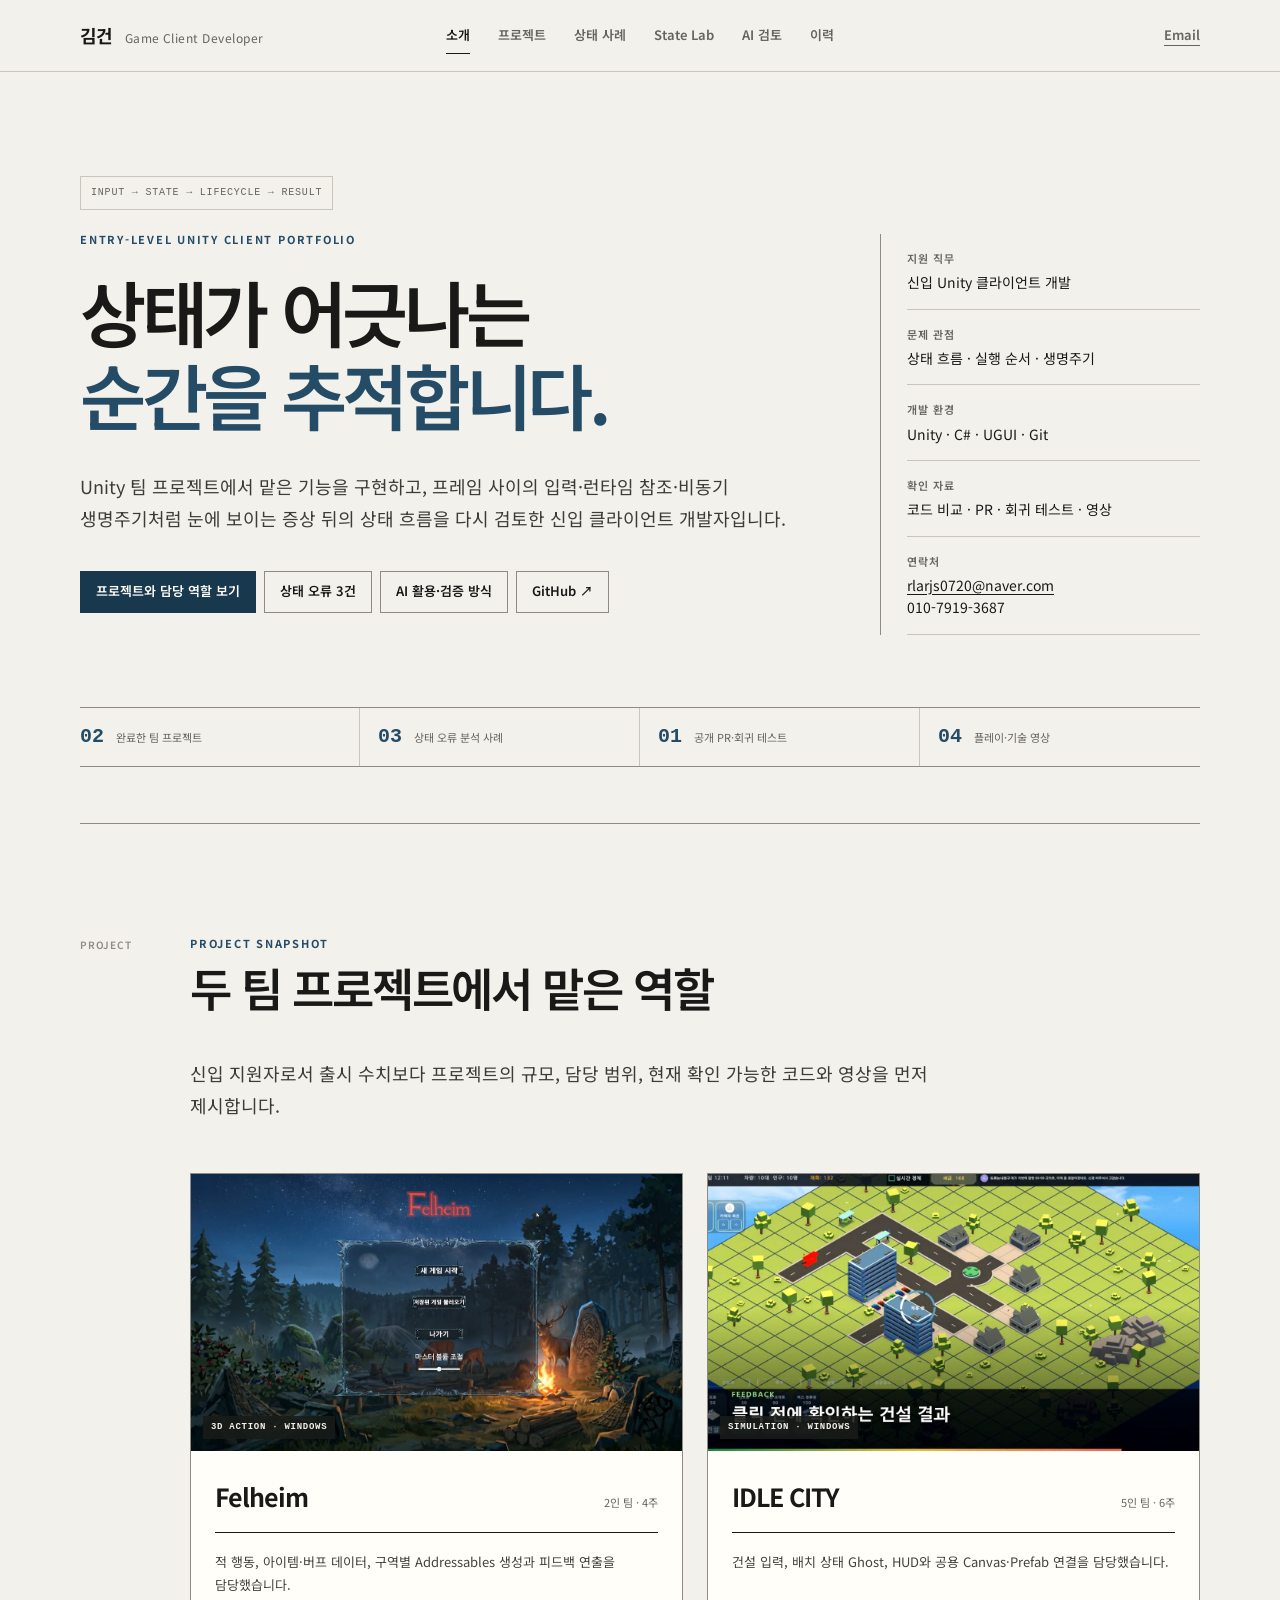
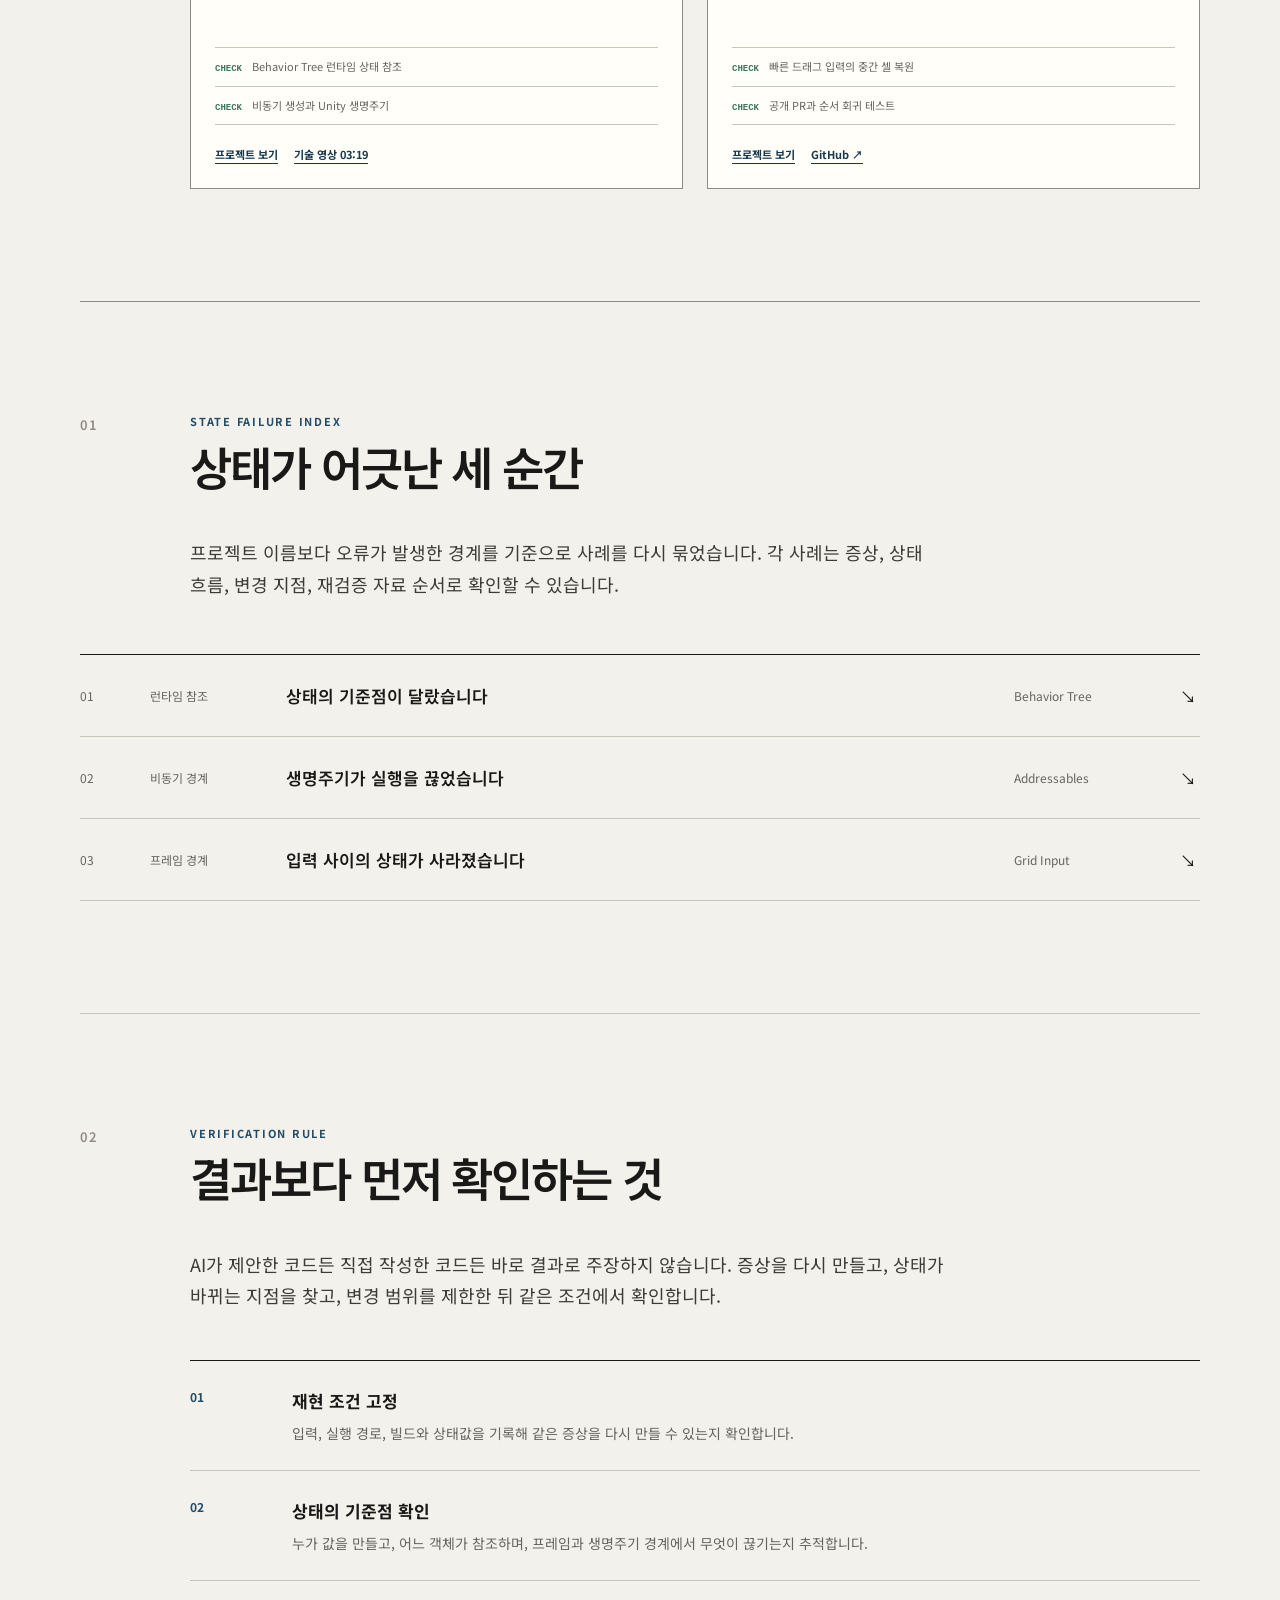
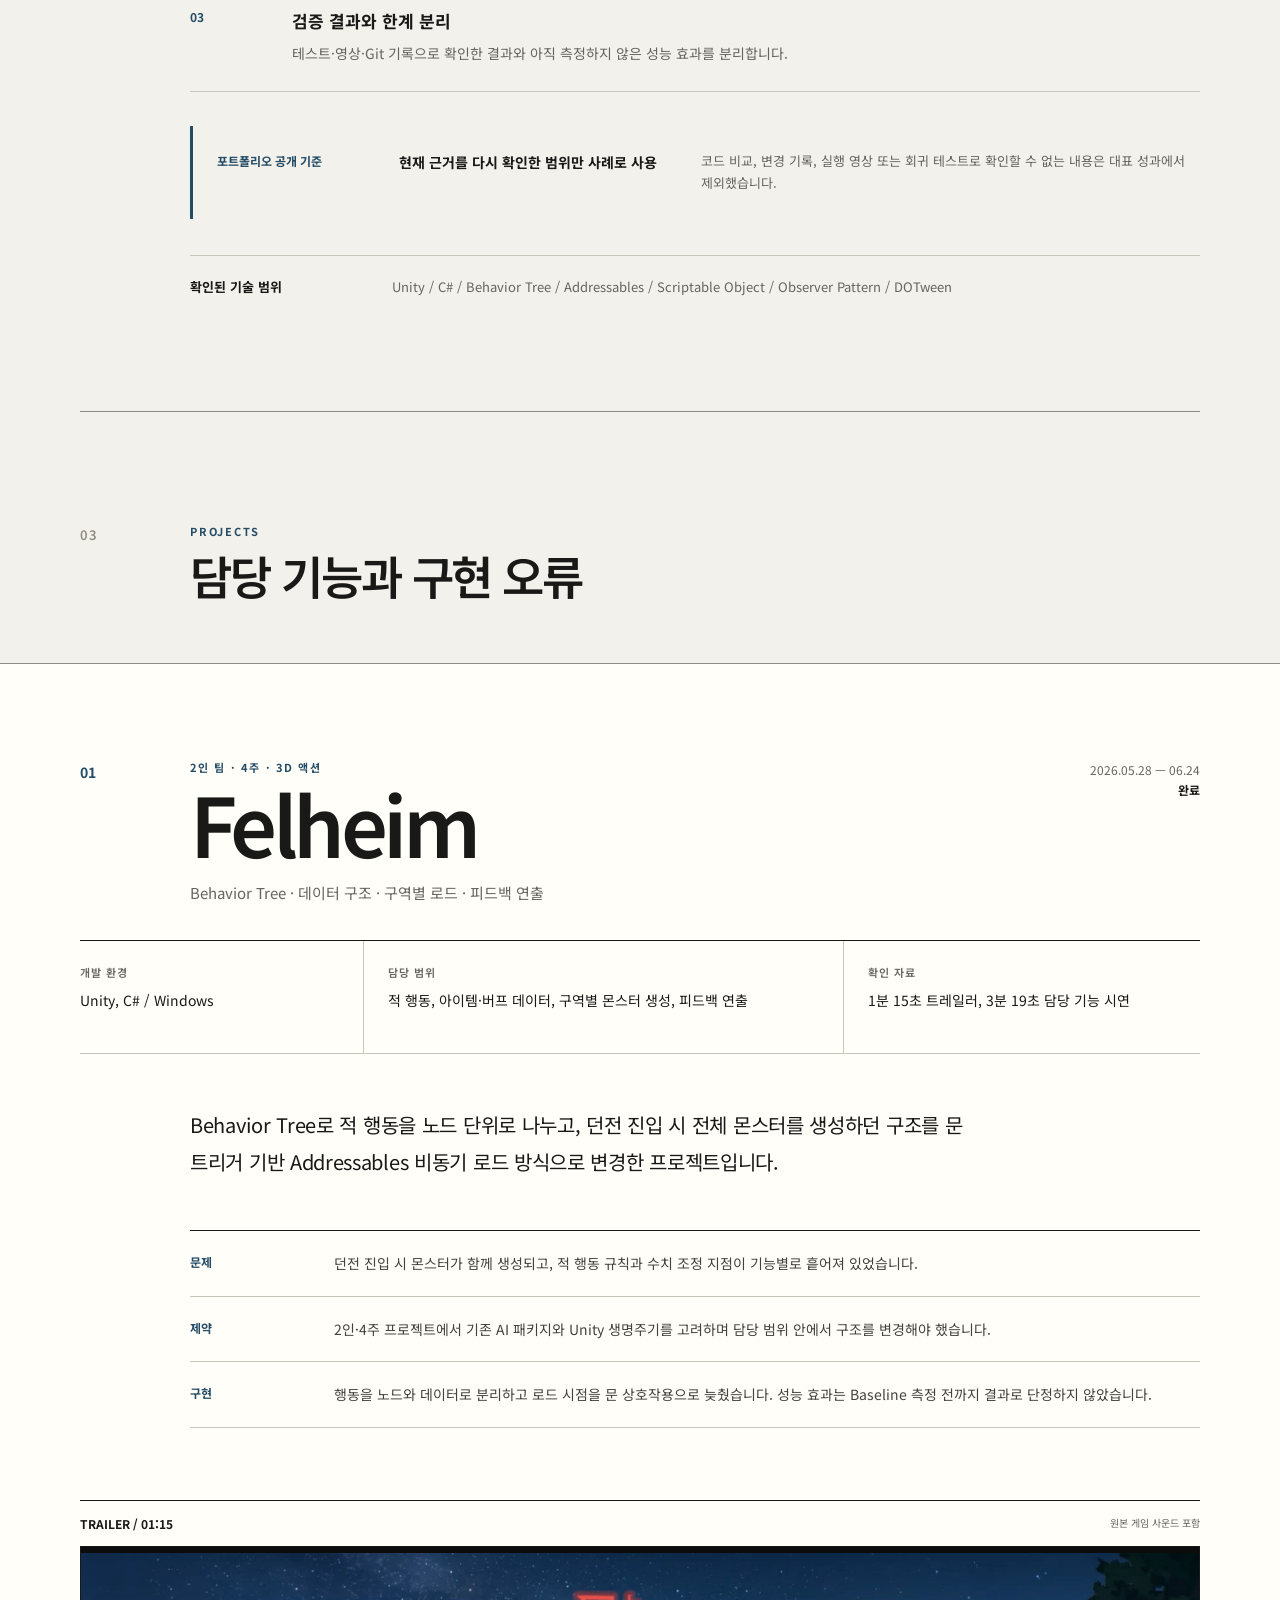
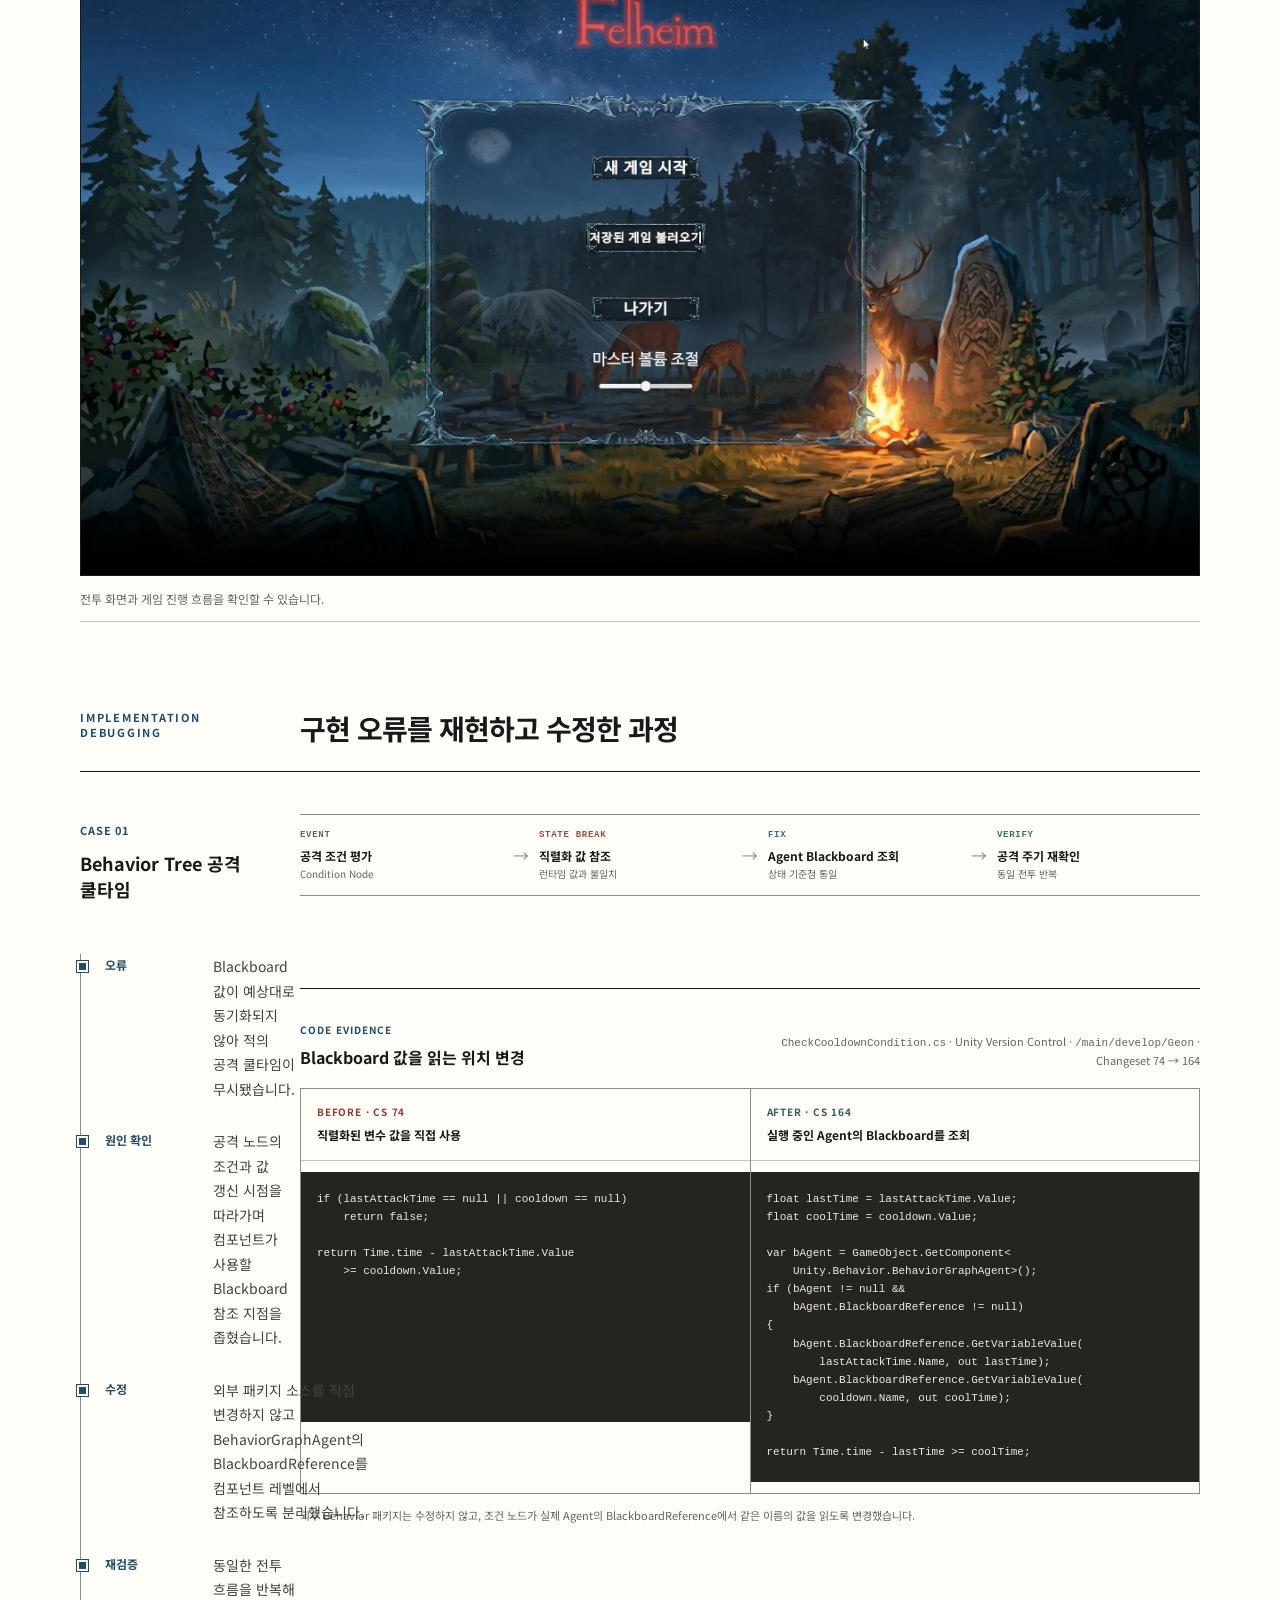
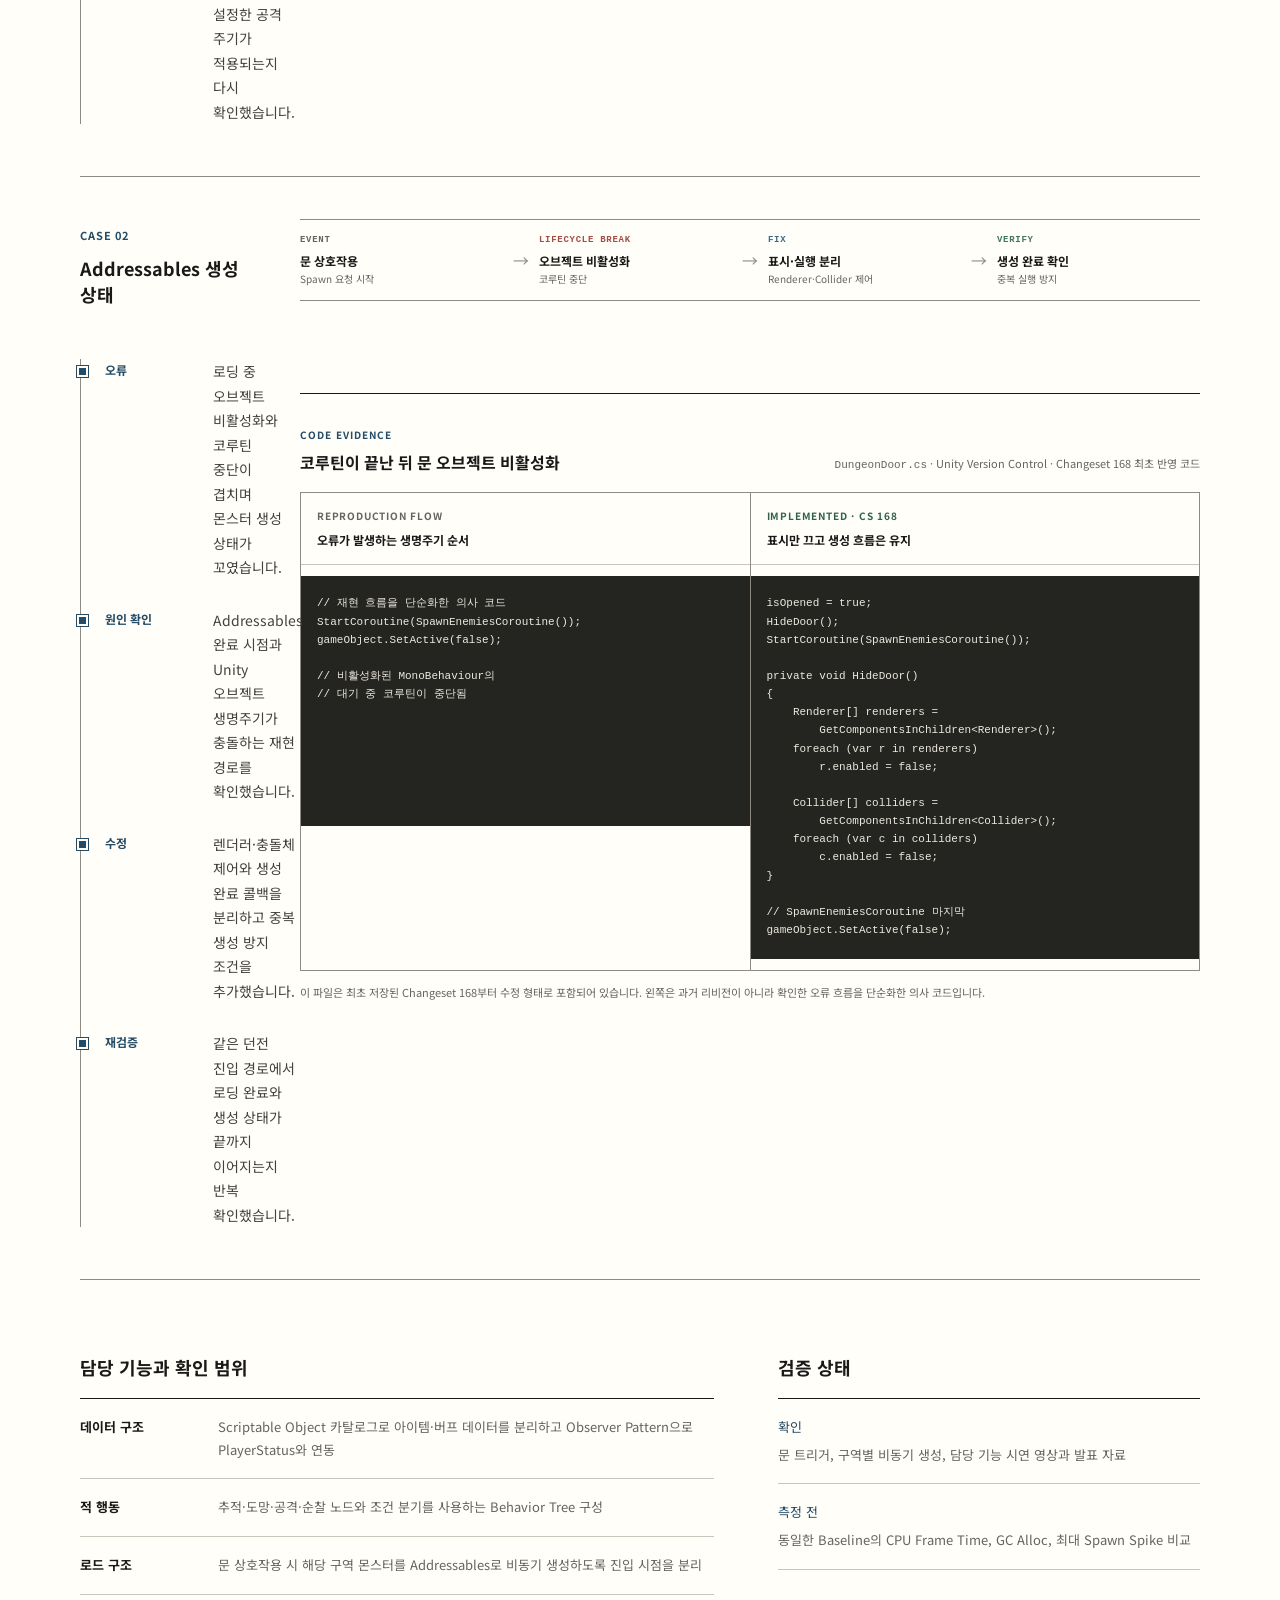
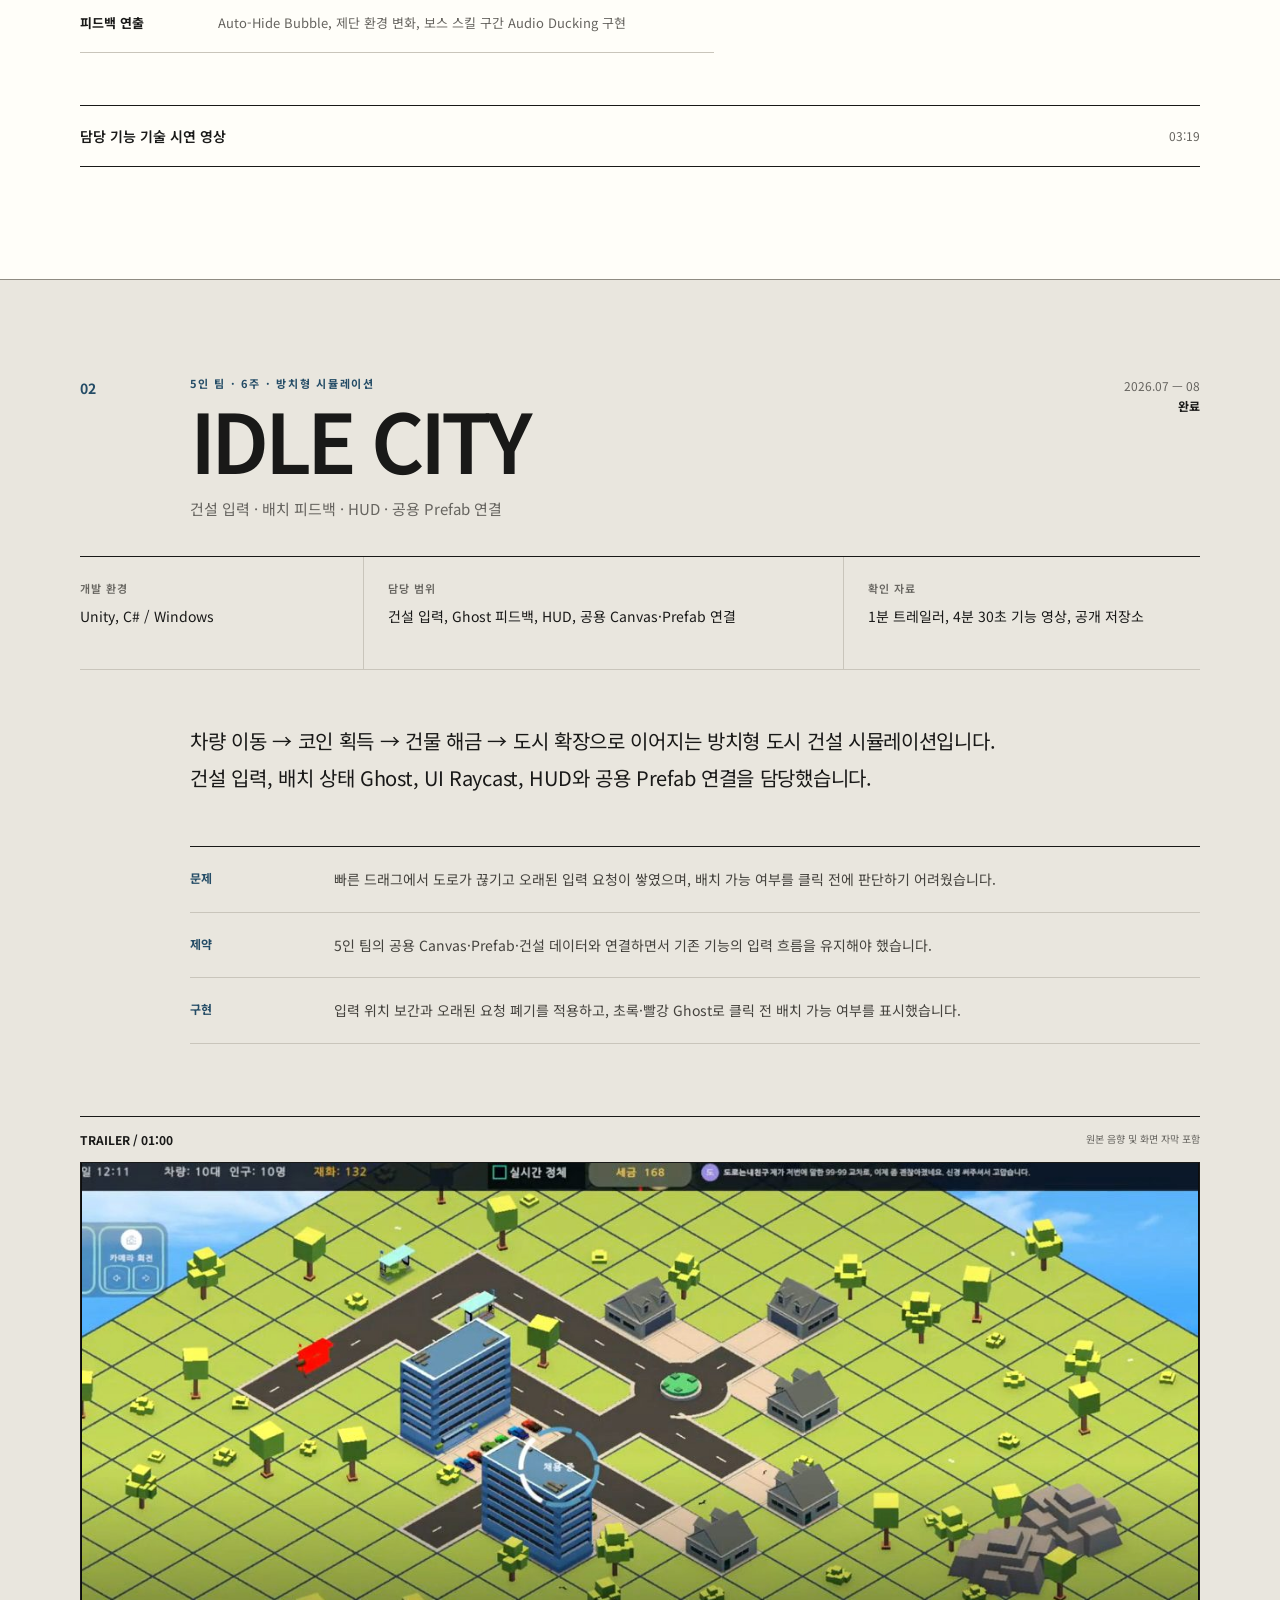
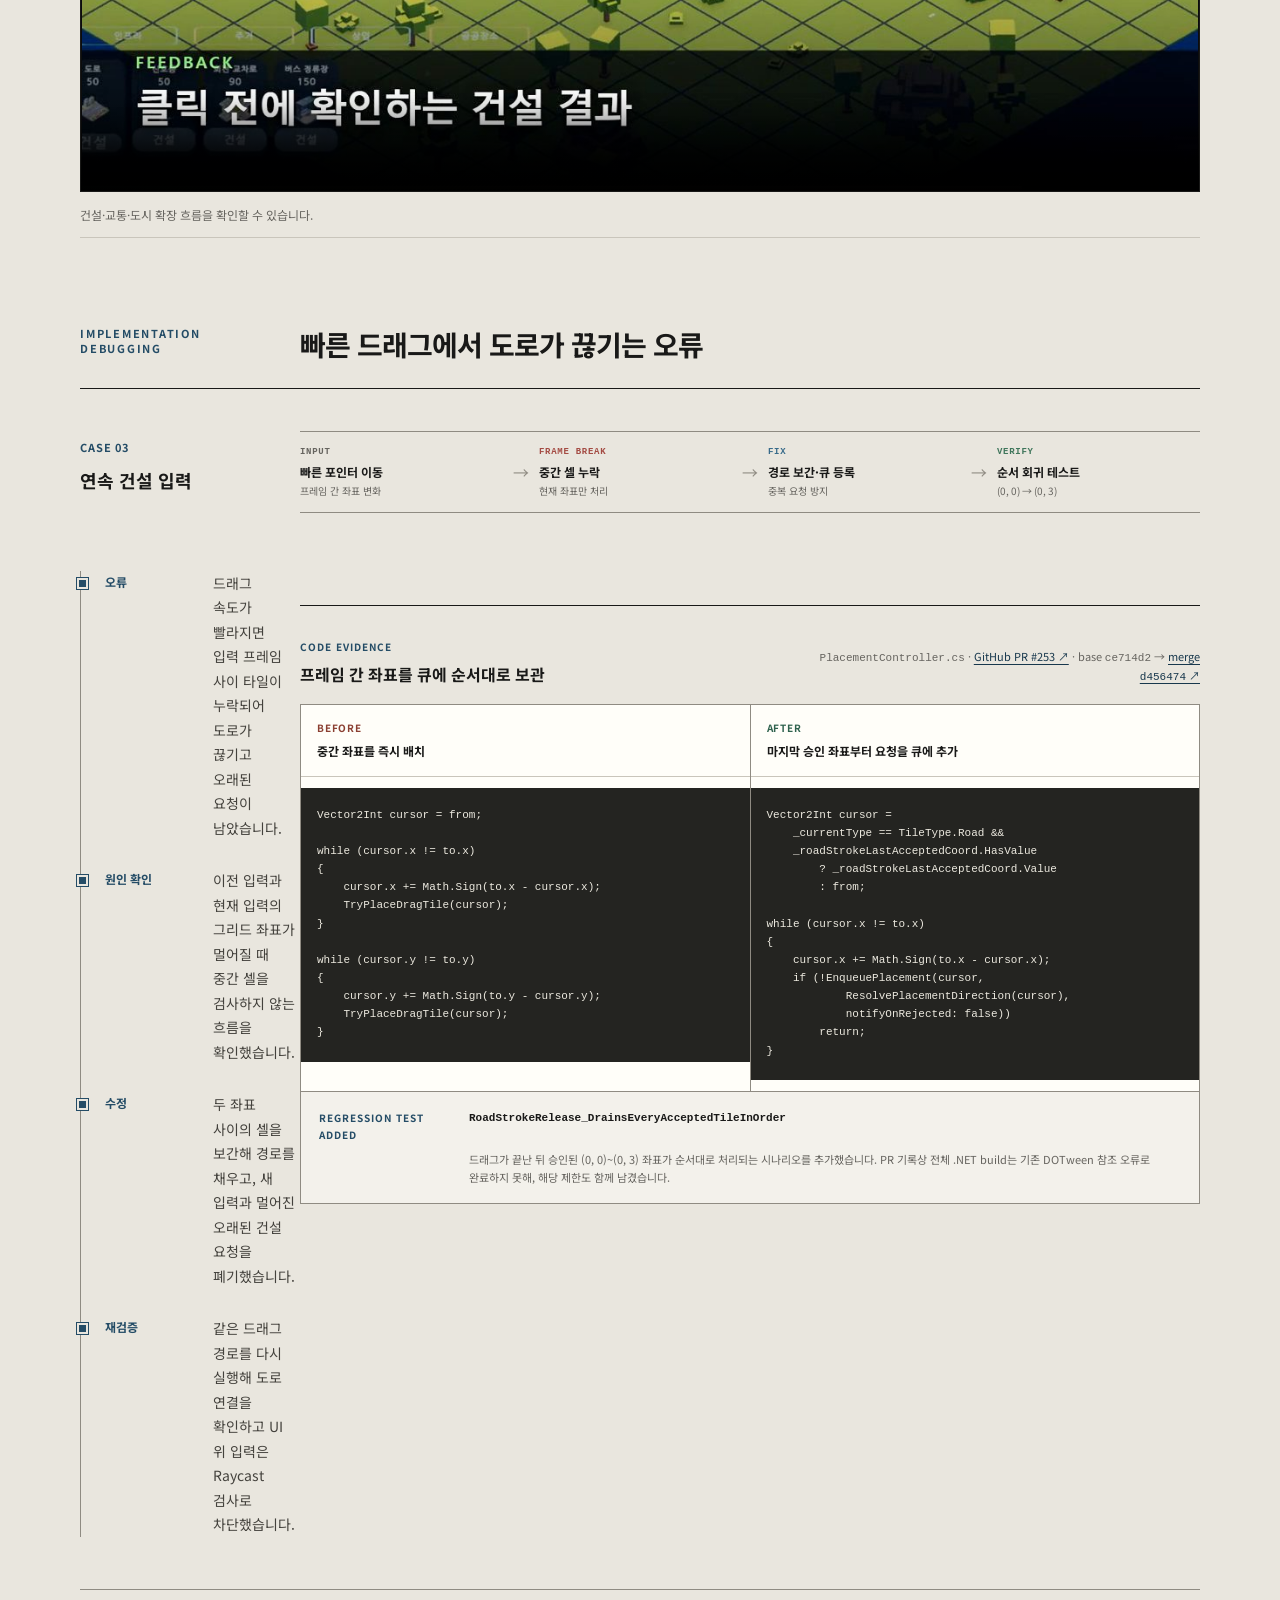
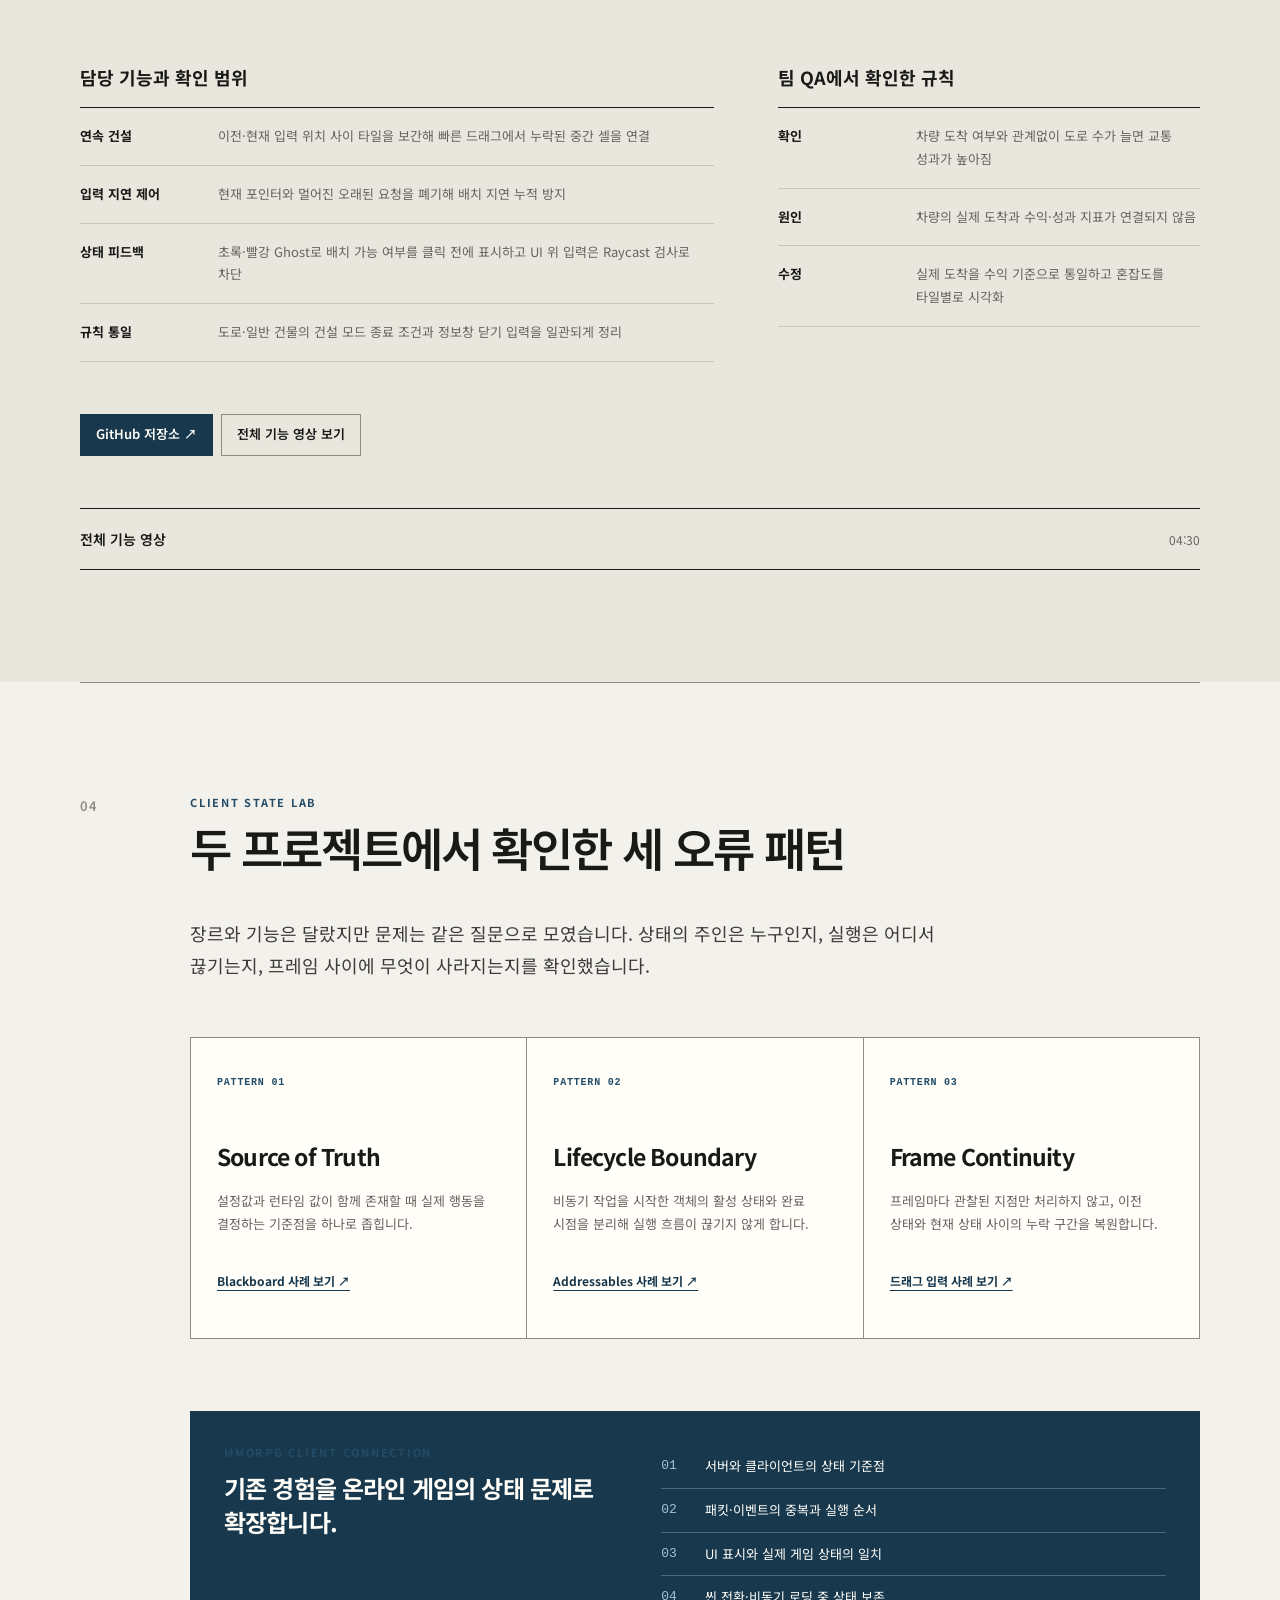
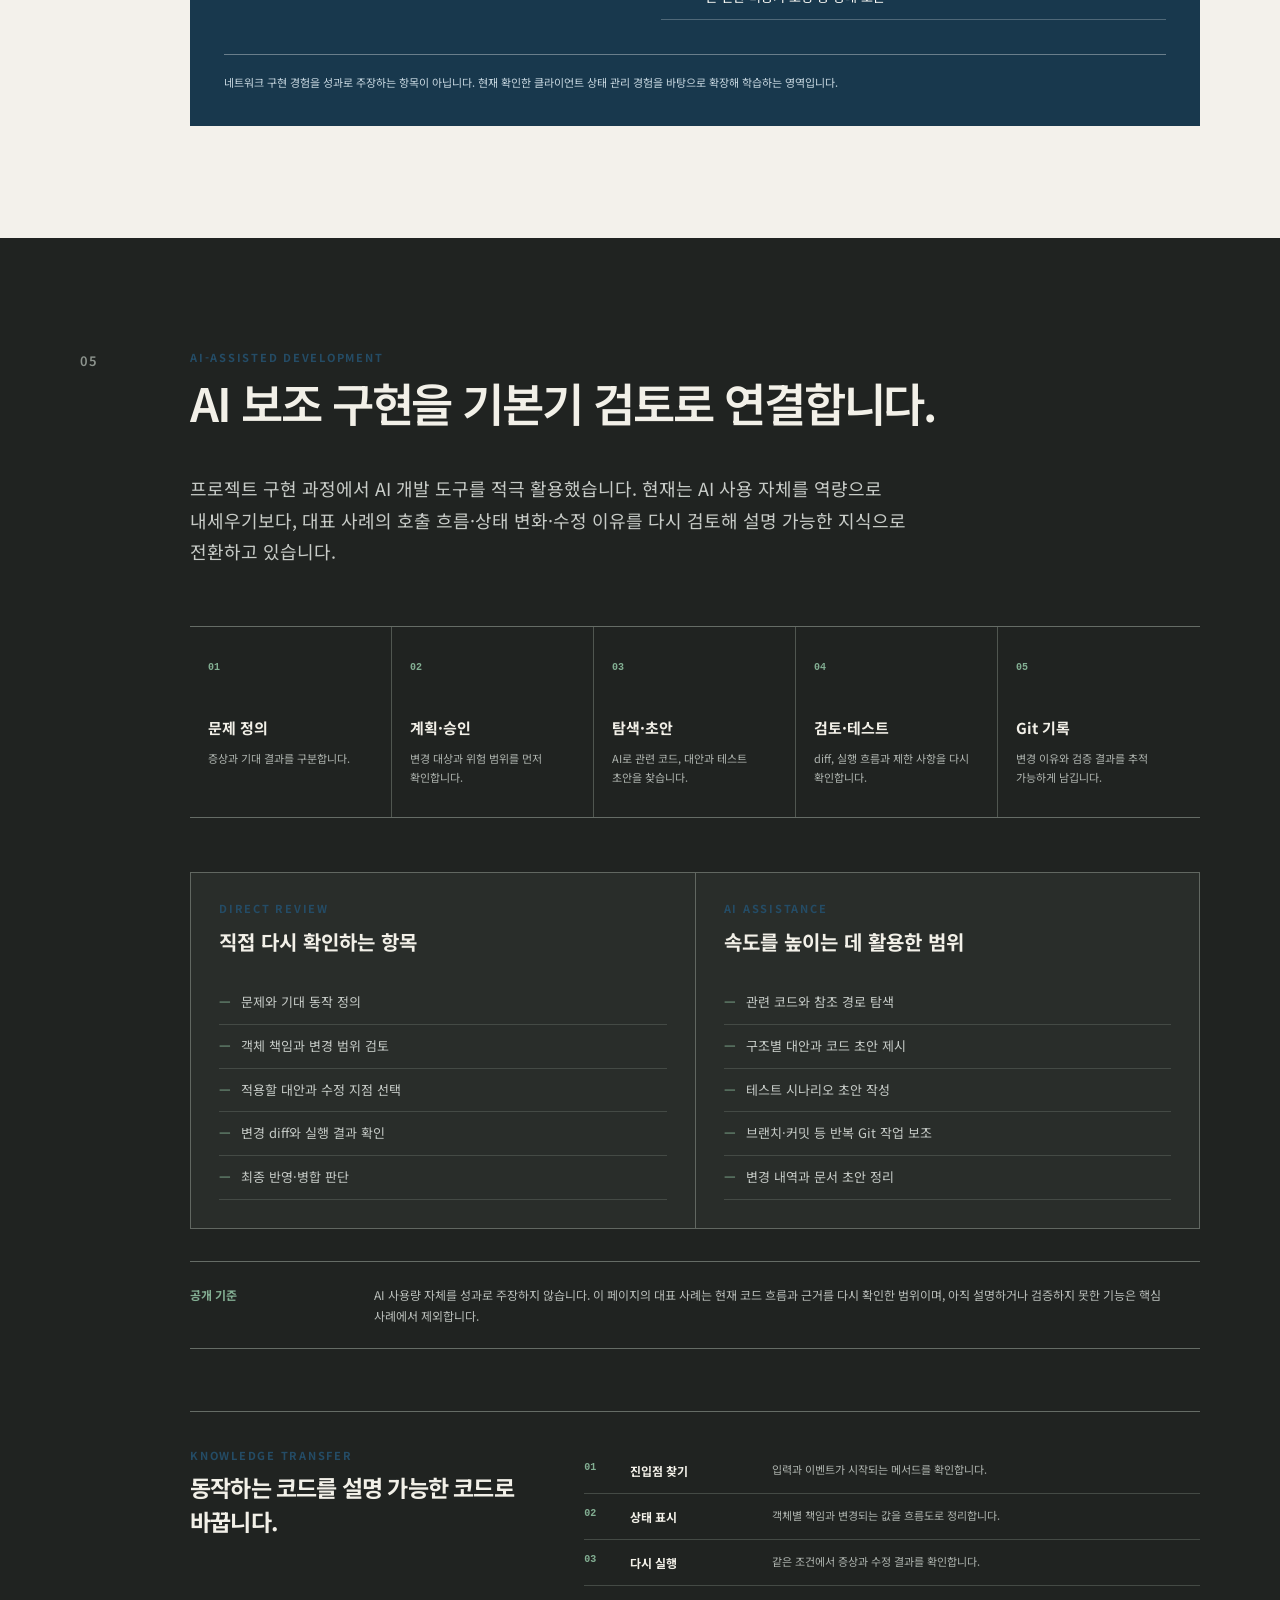
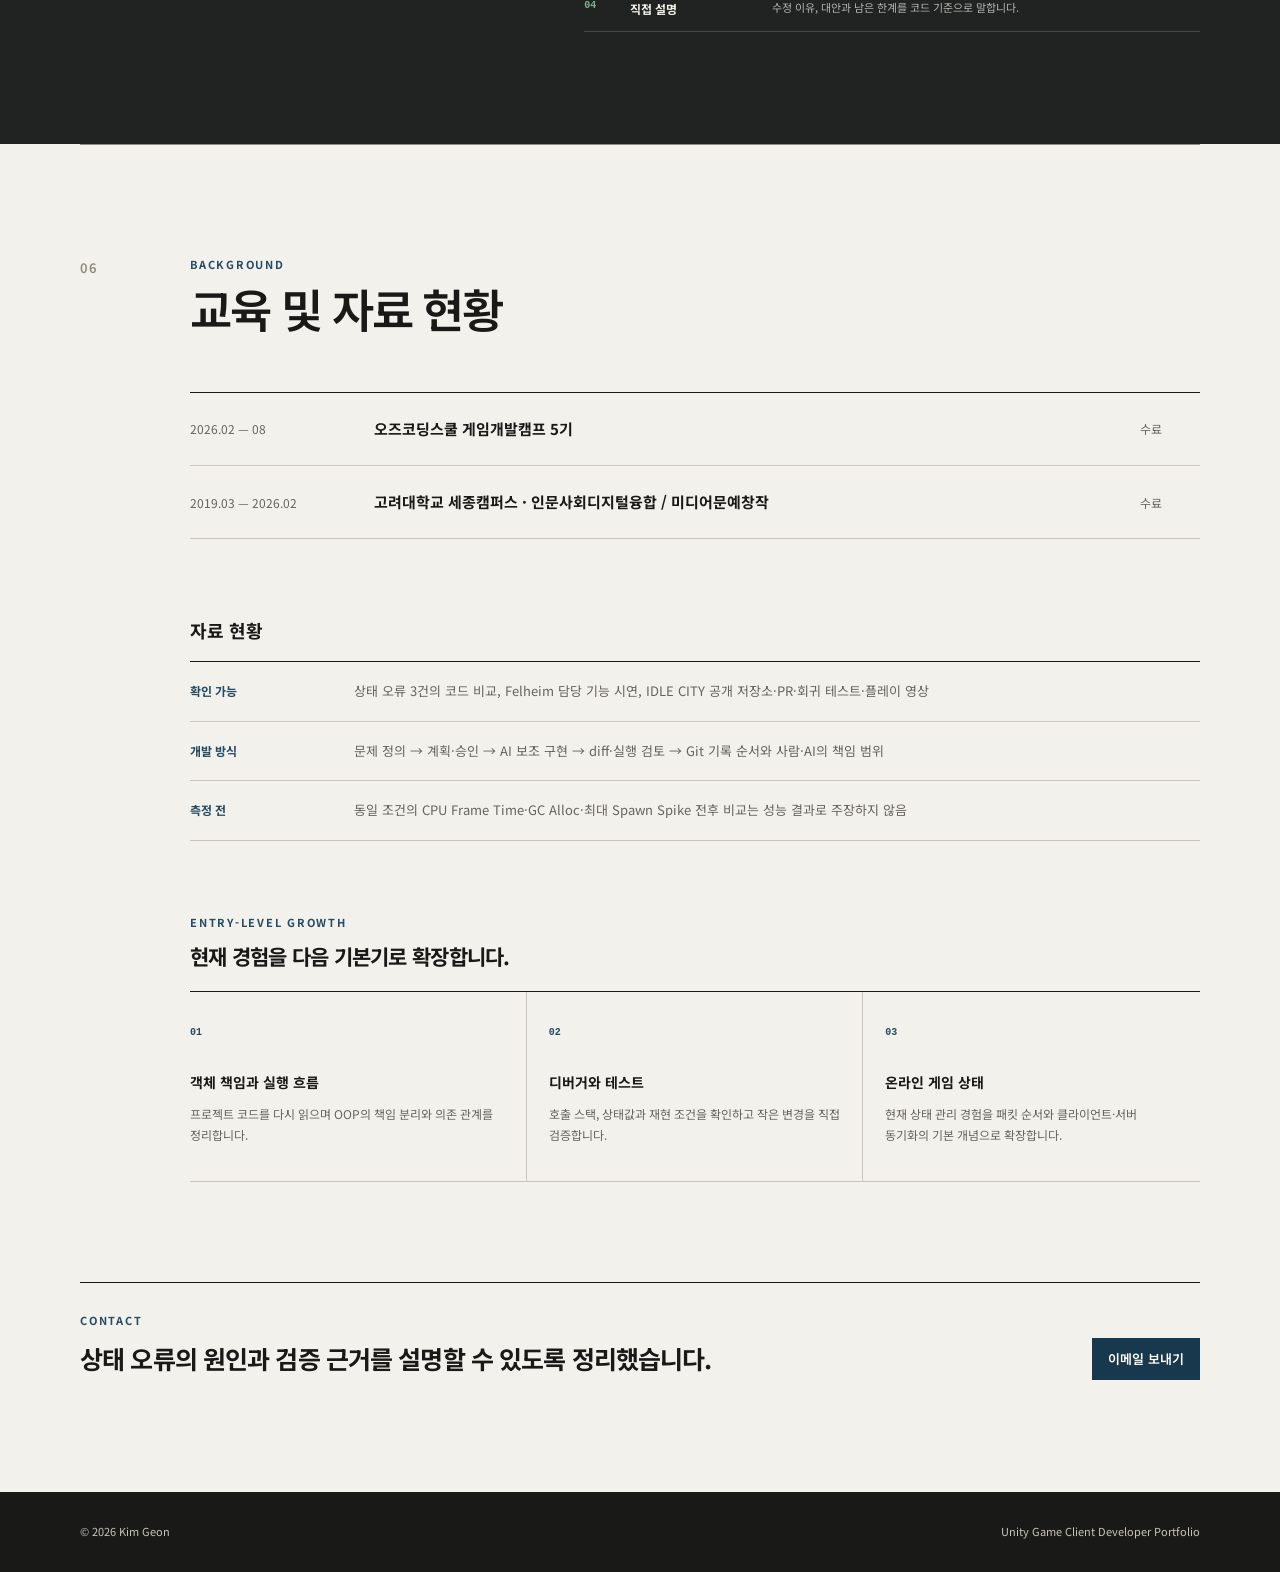
==== commit a6d46f11: "Tailor portfolio for entry-level client roles" ====
--- a/index.html
+++ b/index.html
@@ -3,9 +3,19 @@
 <head>
     <meta charset="UTF-8">
     <meta name="viewport" content="width=device-width, initial-scale=1.0">
-    <meta name="description" content="프레임 입력, 런타임 상태, 비동기 생명주기처럼 게임의 상태가 어긋나는 지점을 추적하고 검증한 김건의 Unity 클라이언트 개발 포트폴리오입니다.">
+    <meta name="description" content="프레임 입력, 런타임 상태, 비동기 생명주기처럼 게임의 상태가 어긋나는 지점을 추적하고 검증한 신입 Unity 클라이언트 개발자 김건의 포트폴리오입니다.">
     <meta name="theme-color" content="#f3f1eb">
-    <title>김건 | 게임 클라이언트 개발 포트폴리오</title>
+    <meta property="og:type" content="website">
+    <meta property="og:url" content="https://kimgeon-3seven.github.io/geon-portfolio/">
+    <meta property="og:title" content="김건 | 신입 Unity 클라이언트 개발자">
+    <meta property="og:description" content="상태가 어긋나는 순간을 추적하고 검증한 Unity 클라이언트 개발 포트폴리오">
+    <meta property="og:image" content="https://kimgeon-3seven.github.io/geon-portfolio/og.png">
+    <meta property="og:image:alt" content="김건 신입 Unity 클라이언트 개발자 포트폴리오 공유 카드">
+    <meta name="twitter:card" content="summary_large_image">
+    <meta name="twitter:title" content="김건 | 신입 Unity 클라이언트 개발자">
+    <meta name="twitter:description" content="상태가 어긋나는 순간을 추적하고 검증한 Unity 클라이언트 개발 포트폴리오">
+    <meta name="twitter:image" content="https://kimgeon-3seven.github.io/geon-portfolio/og.png">
+    <title>김건 | 신입 Unity 클라이언트 개발 포트폴리오</title>
     <link rel="preconnect" href="https://fonts.googleapis.com">
     <link rel="preconnect" href="https://fonts.gstatic.com" crossorigin>
     <link href="https://fonts.googleapis.com/css2?family=Noto+Sans+KR:wght@400;500;600;700&display=swap" rel="stylesheet">
@@ -22,9 +32,10 @@
             </a>
             <nav class="main-nav" aria-label="주요 메뉴">
                 <a href="#about" data-section-link="about">소개</a>
+                <a href="#project-overview" data-section-link="project-overview">프로젝트</a>
                 <a href="#evidence-index" data-section-link="evidence-index">상태 사례</a>
                 <a href="#state-lab" data-section-link="state-lab">State Lab</a>
-                <a href="#ai-workflow" data-section-link="ai-workflow">AI Workflow</a>
+                <a href="#ai-workflow" data-section-link="ai-workflow">AI 검토</a>
                 <a href="#education" data-section-link="education">이력</a>
             </nav>
             <a class="text-link header-mail" href="mailto:rlarjs0720@naver.com">Email</a>
@@ -34,11 +45,12 @@
     <main id="main-content">
         <section id="about" class="intro section-shell">
             <div class="intro-main">
-                <p class="eyebrow">STATE-DRIVEN GAME CLIENT PORTFOLIO</p>
+                <p class="eyebrow">ENTRY-LEVEL UNITY CLIENT PORTFOLIO</p>
                 <h1>상태가 어긋나는<br><em>순간을 추적합니다.</em></h1>
-                <p class="intro-summary">프레임 사이의 입력, 런타임 참조, 비동기 생명주기처럼 눈에 보이는 증상 뒤의 상태 흐름을 따라가며 원인·수정 범위·검증 결과를 기록했습니다.</p>
+                <p class="intro-summary">Unity 팀 프로젝트에서 맡은 기능을 구현하고, 프레임 사이의 입력·런타임 참조·비동기 생명주기처럼 눈에 보이는 증상 뒤의 상태 흐름을 다시 검토한 신입 클라이언트 개발자입니다.</p>
                 <div class="intro-links" aria-label="외부 링크">
-                    <a class="button button-primary" href="#evidence-index">대표 상태 오류 3건 보기</a>
+                    <a class="button button-primary" href="#project-overview">프로젝트와 담당 역할 보기</a>
+                    <a class="button" href="#evidence-index">상태 오류 3건</a>
                     <a class="button" href="#ai-workflow">AI 활용·검증 방식</a>
                     <a class="button" href="https://github.com/kimgeon-3seven" target="_blank" rel="noopener noreferrer">GitHub ↗</a>
                 </div>
@@ -46,14 +58,59 @@
 
             <aside class="intro-facts" aria-label="지원자 정보">
                 <dl>
-                    <div><dt>지원 직무</dt><dd>게임 클라이언트 개발</dd></div>
+                    <div><dt>지원 직무</dt><dd>신입 Unity 클라이언트 개발</dd></div>
                     <div><dt>문제 관점</dt><dd>상태 흐름 · 실행 순서 · 생명주기</dd></div>
-                    <div><dt>개발 환경</dt><dd>Unity · C# · Git · AI-assisted</dd></div>
+                    <div><dt>개발 환경</dt><dd>Unity · C# · UGUI · Git</dd></div>
                     <div><dt>확인 자료</dt><dd>코드 비교 · PR · 회귀 테스트 · 영상</dd></div>
                     <div><dt>연락처</dt><dd><a href="mailto:rlarjs0720@naver.com">rlarjs0720@naver.com</a><br>010-7919-3687</dd></div>
                 </dl>
             </aside>
-
+            <dl class="intro-proof" aria-label="확인 가능한 프로젝트 근거">
+                <div><dt>02</dt><dd>완료한 팀 프로젝트</dd></div>
+                <div><dt>03</dt><dd>상태 오류 분석 사례</dd></div>
+                <div><dt>01</dt><dd>공개 PR·회귀 테스트</dd></div>
+                <div><dt>04</dt><dd>플레이·기술 영상</dd></div>
+            </dl>
+        </section>
+
+        <section id="project-overview" class="section-shell project-overview" aria-labelledby="project-overview-title">
+            <header class="section-title compact-title">
+                <p class="section-number">PROJECT</p>
+                <div><p class="eyebrow">PROJECT SNAPSHOT</p><h2 id="project-overview-title">두 팀 프로젝트에서 맡은 역할</h2></div>
+            </header>
+            <p class="section-intro">신입 지원자로서 출시 수치보다 프로젝트의 규모, 담당 범위, 현재 확인 가능한 코드와 영상을 먼저 제시합니다.</p>
+            <div class="project-snapshot-grid">
+                <article>
+                    <a class="snapshot-media" href="#felheim" aria-label="Felheim 상세 사례로 이동">
+                        <img src="felheim_intro.png" alt="Felheim 전투 장면">
+                        <span>3D ACTION · WINDOWS</span>
+                    </a>
+                    <div class="snapshot-copy">
+                        <div class="snapshot-heading"><h3>Felheim</h3><p>2인 팀 · 4주</p></div>
+                        <p>적 행동, 아이템·버프 데이터, 구역별 Addressables 생성과 피드백 연출을 담당했습니다.</p>
+                        <ul>
+                            <li>Behavior Tree 런타임 상태 참조</li>
+                            <li>비동기 생성과 Unity 생명주기</li>
+                        </ul>
+                        <div class="snapshot-actions"><a href="#felheim">프로젝트 보기</a><a href="#felheim-tech-video">기술 영상 03:19</a></div>
+                    </div>
+                </article>
+                <article>
+                    <a class="snapshot-media" href="#idle-city" aria-label="IDLE CITY 상세 사례로 이동">
+                        <img src="assets/images/idle-city-build-preview.jpg" alt="IDLE CITY 건설 화면">
+                        <span>SIMULATION · WINDOWS</span>
+                    </a>
+                    <div class="snapshot-copy">
+                        <div class="snapshot-heading"><h3>IDLE CITY</h3><p>5인 팀 · 6주</p></div>
+                        <p>건설 입력, 배치 상태 Ghost, HUD와 공용 Canvas·Prefab 연결을 담당했습니다.</p>
+                        <ul>
+                            <li>빠른 드래그 입력의 중간 셀 복원</li>
+                            <li>공개 PR과 순서 회귀 테스트</li>
+                        </ul>
+                        <div class="snapshot-actions"><a href="#idle-city">프로젝트 보기</a><a href="https://github.com/hjh8874/GreenLight" target="_blank" rel="noopener noreferrer">GitHub ↗</a></div>
+                    </div>
+                </article>
+            </div>
         </section>
 
         <section id="evidence-index" class="section-shell evidence-index" aria-labelledby="evidence-index-title">
@@ -399,20 +456,20 @@
             <div class="section-shell">
                 <header class="section-title">
                     <p class="section-number">05</p>
-                    <div><p class="eyebrow">AI-ASSISTED ENGINEERING WORKFLOW</p><h2 id="ai-workflow-title">AI의 속도에 검토 절차를 연결합니다.</h2></div>
+                    <div><p class="eyebrow">AI-ASSISTED DEVELOPMENT</p><h2 id="ai-workflow-title">AI 보조 구현을 기본기 검토로 연결합니다.</h2></div>
                 </header>
-                <p class="section-intro">구현 과정에서 AI 개발 도구를 적극 활용했습니다. 현재는 결과를 바로 반영하지 않고 계획, 변경 범위, 실행 결과와 Git 기록을 확인하는 절차 안에서 사용하고 있습니다.</p>
+                <p class="section-intro">프로젝트 구현 과정에서 AI 개발 도구를 적극 활용했습니다. 현재는 AI 사용 자체를 역량으로 내세우기보다, 대표 사례의 호출 흐름·상태 변화·수정 이유를 다시 검토해 설명 가능한 지식으로 전환하고 있습니다.</p>
                 <ol class="workflow-rail" aria-label="AI 보조 개발 절차">
                     <li><span>01</span><strong>문제 정의</strong><p>증상과 기대 결과를 구분합니다.</p></li>
                     <li><span>02</span><strong>계획·승인</strong><p>변경 대상과 위험 범위를 먼저 확인합니다.</p></li>
-                    <li><span>03</span><strong>AI 보조 구현</strong><p>코드 탐색, 대안, 초안과 반복 작업을 맡깁니다.</p></li>
+                    <li><span>03</span><strong>탐색·초안</strong><p>AI로 관련 코드, 대안과 테스트 초안을 찾습니다.</p></li>
                     <li><span>04</span><strong>검토·테스트</strong><p>diff, 실행 흐름과 제한 사항을 다시 확인합니다.</p></li>
                     <li><span>05</span><strong>Git 기록</strong><p>변경 이유와 검증 결과를 추적 가능하게 남깁니다.</p></li>
                 </ol>
                 <div class="responsibility-grid">
                     <section>
-                        <p class="eyebrow">MY RESPONSIBILITY</p>
-                        <h3>최종 판단을 위해 확인하는 것</h3>
+                        <p class="eyebrow">DIRECT REVIEW</p>
+                        <h3>직접 다시 확인하는 항목</h3>
                         <ul>
                             <li>문제와 기대 동작 정의</li>
                             <li>객체 책임과 변경 범위 검토</li>
@@ -437,6 +494,18 @@
                     <strong>공개 기준</strong>
                     <p>AI 사용량 자체를 성과로 주장하지 않습니다. 이 페이지의 대표 사례는 현재 코드 흐름과 근거를 다시 확인한 범위이며, 아직 설명하거나 검증하지 못한 기능은 핵심 사례에서 제외합니다.</p>
                 </div>
+                <section class="learning-transfer" aria-labelledby="learning-transfer-title">
+                    <div>
+                        <p class="eyebrow">KNOWLEDGE TRANSFER</p>
+                        <h3 id="learning-transfer-title">동작하는 코드를 설명 가능한 코드로 바꿉니다.</h3>
+                    </div>
+                    <ol>
+                        <li><span>01</span><strong>진입점 찾기</strong><p>입력과 이벤트가 시작되는 메서드를 확인합니다.</p></li>
+                        <li><span>02</span><strong>상태 표시</strong><p>객체별 책임과 변경되는 값을 흐름도로 정리합니다.</p></li>
+                        <li><span>03</span><strong>다시 실행</strong><p>같은 조건에서 증상과 수정 결과를 확인합니다.</p></li>
+                        <li><span>04</span><strong>직접 설명</strong><p>수정 이유, 대안과 남은 한계를 코드 기준으로 말합니다.</p></li>
+                    </ol>
+                </section>
             </div>
         </section>
 
@@ -453,6 +522,14 @@
                 <h3 id="material-status-title">자료 현황</h3>
                 <dl><div><dt>확인 가능</dt><dd>상태 오류 3건의 코드 비교, Felheim 담당 기능 시연, IDLE CITY 공개 저장소·PR·회귀 테스트·플레이 영상</dd></div><div><dt>개발 방식</dt><dd>문제 정의 → 계획·승인 → AI 보조 구현 → diff·실행 검토 → Git 기록 순서와 사람·AI의 책임 범위</dd></div><div><dt>측정 전</dt><dd>동일 조건의 CPU Frame Time·GC Alloc·최대 Spawn Spike 전후 비교는 성능 결과로 주장하지 않음</dd></div></dl>
             </section>
+            <section class="entry-growth" aria-labelledby="entry-growth-title">
+                <header><p class="eyebrow">ENTRY-LEVEL GROWTH</p><h3 id="entry-growth-title">현재 경험을 다음 기본기로 확장합니다.</h3></header>
+                <div>
+                    <article><span>01</span><strong>객체 책임과 실행 흐름</strong><p>프로젝트 코드를 다시 읽으며 OOP의 책임 분리와 의존 관계를 정리합니다.</p></article>
+                    <article><span>02</span><strong>디버거와 테스트</strong><p>호출 스택, 상태값과 재현 조건을 확인하고 작은 변경을 직접 검증합니다.</p></article>
+                    <article><span>03</span><strong>온라인 게임 상태</strong><p>현재 상태 관리 경험을 패킷 순서와 클라이언트·서버 동기화의 기본 개념으로 확장합니다.</p></article>
+                </div>
+            </section>
             <div class="contact-row"><div><p class="eyebrow">CONTACT</p><h3>상태 오류의 원인과 검증 근거를 설명할 수 있도록 정리했습니다.</h3></div><a class="button button-primary" href="mailto:rlarjs0720@naver.com">이메일 보내기</a></div>
         </section>
     </main>
--- a/style.css
+++ b/style.css
@@ -642,6 +642,161 @@
     line-height: 1.45;
 }
 
+.intro-proof {
+    grid-column: 1 / -1;
+    display: grid;
+    grid-template-columns: repeat(4, minmax(0, 1fr));
+    margin-top: 8px;
+    border-block: 1px solid var(--line-dark);
+}
+
+.intro-proof > div {
+    display: grid;
+    grid-template-columns: auto 1fr;
+    gap: 12px;
+    align-items: baseline;
+    padding: 17px 18px;
+    border-right: 1px solid var(--line);
+}
+
+.intro-proof > div:first-child {
+    padding-left: 0;
+}
+
+.intro-proof > div:last-child {
+    border-right: 0;
+}
+
+.intro-proof dt {
+    color: var(--accent);
+    font: 700 20px/1.2 "Cascadia Code", Consolas, monospace;
+}
+
+.intro-proof dd {
+    color: var(--muted);
+    font-size: 11px;
+}
+
+.project-overview {
+    padding-top: 112px;
+    padding-bottom: 112px;
+    border-bottom: 1px solid var(--line-dark);
+}
+
+.compact-title .section-number {
+    font-size: 10px;
+}
+
+.project-snapshot-grid {
+    display: grid;
+    grid-template-columns: repeat(2, minmax(0, 1fr));
+    gap: 24px;
+    margin: 52px 0 0 110px;
+}
+
+.project-snapshot-grid > article {
+    min-width: 0;
+    background: var(--white);
+    border: 1px solid var(--line-dark);
+}
+
+.snapshot-media {
+    position: relative;
+    display: block;
+    overflow: hidden;
+    aspect-ratio: 16 / 9;
+    background: #171817;
+}
+
+.snapshot-media img {
+    width: 100%;
+    height: 100%;
+    object-fit: cover;
+    transition: transform 240ms ease;
+}
+
+.snapshot-media:hover img,
+.snapshot-media:focus-visible img {
+    transform: scale(1.02);
+}
+
+.snapshot-media span {
+    position: absolute;
+    left: 12px;
+    bottom: 12px;
+    padding: 6px 8px;
+    background: rgba(24, 28, 25, 0.88);
+    color: #f2f0e8;
+    font: 700 9px/1.2 Consolas, monospace;
+    letter-spacing: 0.08em;
+}
+
+.snapshot-copy {
+    padding: 24px;
+}
+
+.snapshot-heading {
+    display: flex;
+    justify-content: space-between;
+    gap: 20px;
+    align-items: baseline;
+    padding-bottom: 14px;
+    border-bottom: 1px solid var(--ink);
+}
+
+.snapshot-heading h3 {
+    font-size: 25px;
+    letter-spacing: -0.04em;
+}
+
+.snapshot-heading p {
+    color: var(--muted);
+    font-size: 11px;
+}
+
+.snapshot-copy > p {
+    min-height: 78px;
+    margin-top: 18px;
+    color: #44423d;
+    font-size: 13px;
+}
+
+.snapshot-copy ul {
+    list-style: none;
+    margin-top: 18px;
+    padding: 0;
+    border-top: 1px solid var(--line);
+}
+
+.snapshot-copy li {
+    padding: 9px 0;
+    border-bottom: 1px solid var(--line);
+    color: var(--muted);
+    font-size: 11px;
+}
+
+.snapshot-copy li::before {
+    content: "CHECK";
+    margin-right: 10px;
+    color: var(--signal-verify);
+    font: 700 9px/1 Consolas, monospace;
+}
+
+.snapshot-actions {
+    display: flex;
+    flex-wrap: wrap;
+    gap: 16px;
+    margin-top: 20px;
+}
+
+.snapshot-actions a {
+    color: var(--accent-dark);
+    font-size: 11px;
+    font-weight: 700;
+    text-decoration: underline;
+    text-underline-offset: 4px;
+}
+
 .case-state-map {
     grid-column: 2;
     display: grid;
@@ -1252,6 +1407,101 @@
     font-size: 12px;
 }
 
+.learning-transfer {
+    display: grid;
+    grid-template-columns: 0.72fr 1.28fr;
+    gap: 48px;
+    margin: 62px 0 0 110px;
+    padding-top: 36px;
+    border-top: 1px solid #656c66;
+}
+
+.learning-transfer h3 {
+    margin-top: 8px;
+    font-size: 23px;
+    line-height: 1.45;
+    letter-spacing: -0.035em;
+}
+
+.learning-transfer ol {
+    list-style: none;
+    padding: 0;
+}
+
+.learning-transfer li {
+    display: grid;
+    grid-template-columns: 34px 130px 1fr;
+    gap: 12px;
+    padding: 12px 0;
+    border-bottom: 1px solid #444a45;
+}
+
+.learning-transfer li span {
+    color: #83af93;
+    font: 700 10px/1.5 Consolas, monospace;
+}
+
+.learning-transfer li strong {
+    font-size: 12px;
+}
+
+.learning-transfer li p {
+    color: #aeb4af;
+    font-size: 11px;
+}
+
+.entry-growth {
+    margin: 74px 0 0 110px;
+}
+
+.entry-growth header {
+    padding-bottom: 16px;
+    border-bottom: 1px solid var(--ink);
+}
+
+.entry-growth header h3 {
+    margin-top: 8px;
+    font-size: 21px;
+    letter-spacing: -0.035em;
+}
+
+.entry-growth > div {
+    display: grid;
+    grid-template-columns: repeat(3, minmax(0, 1fr));
+}
+
+.entry-growth article {
+    min-height: 190px;
+    padding: 22px;
+    border-right: 1px solid var(--line);
+    border-bottom: 1px solid var(--line);
+}
+
+.entry-growth article:first-child {
+    padding-left: 0;
+}
+
+.entry-growth article:last-child {
+    border-right: 0;
+}
+
+.entry-growth article span {
+    color: var(--accent);
+    font: 700 10px/1.4 Consolas, monospace;
+}
+
+.entry-growth article strong {
+    display: block;
+    margin-top: 28px;
+    font-size: 14px;
+}
+
+.entry-growth article p {
+    margin-top: 8px;
+    color: var(--muted);
+    font-size: 12px;
+}
+
 .site-footer {
     padding: 30px 0;
     background: var(--ink);
@@ -1300,6 +1550,12 @@
         margin-left: 0;
     }
 
+    .project-snapshot-grid,
+    .learning-transfer,
+    .entry-growth {
+        margin-left: 0;
+    }
+
     .state-pattern-grid,
     .mmorpg-bridge,
     .workflow-rail,
@@ -1336,6 +1592,11 @@
 
     .mmorpg-bridge {
         grid-template-columns: 1fr;
+    }
+
+    .learning-transfer {
+        grid-template-columns: 1fr;
+        gap: 28px;
     }
 
     .scope-note {
@@ -1542,6 +1803,34 @@
         margin-top: 18px;
     }
 
+    .intro-proof {
+        grid-template-columns: repeat(2, minmax(0, 1fr));
+    }
+
+    .intro-proof > div,
+    .intro-proof > div:first-child {
+        padding: 14px 10px;
+        border-bottom: 1px solid var(--line);
+    }
+
+    .intro-proof > div:nth-child(2) {
+        border-right: 0;
+    }
+
+    .project-overview {
+        padding-top: 76px;
+        padding-bottom: 76px;
+    }
+
+    .project-snapshot-grid {
+        grid-template-columns: 1fr;
+        margin-top: 38px;
+    }
+
+    .snapshot-copy > p {
+        min-height: 0;
+    }
+
     .case-state-map {
         grid-column: 1;
         grid-template-columns: 1fr;
@@ -1580,6 +1869,25 @@
         gap: 8px;
     }
 
+    .learning-transfer li {
+        grid-template-columns: 30px 1fr;
+    }
+
+    .learning-transfer li p {
+        grid-column: 2;
+    }
+
+    .entry-growth > div {
+        grid-template-columns: 1fr;
+    }
+
+    .entry-growth article,
+    .entry-growth article:first-child {
+        min-height: 0;
+        padding: 20px 0;
+        border-right: 0;
+    }
+
     .source-proof-header {
         display: grid;
         gap: 10px;
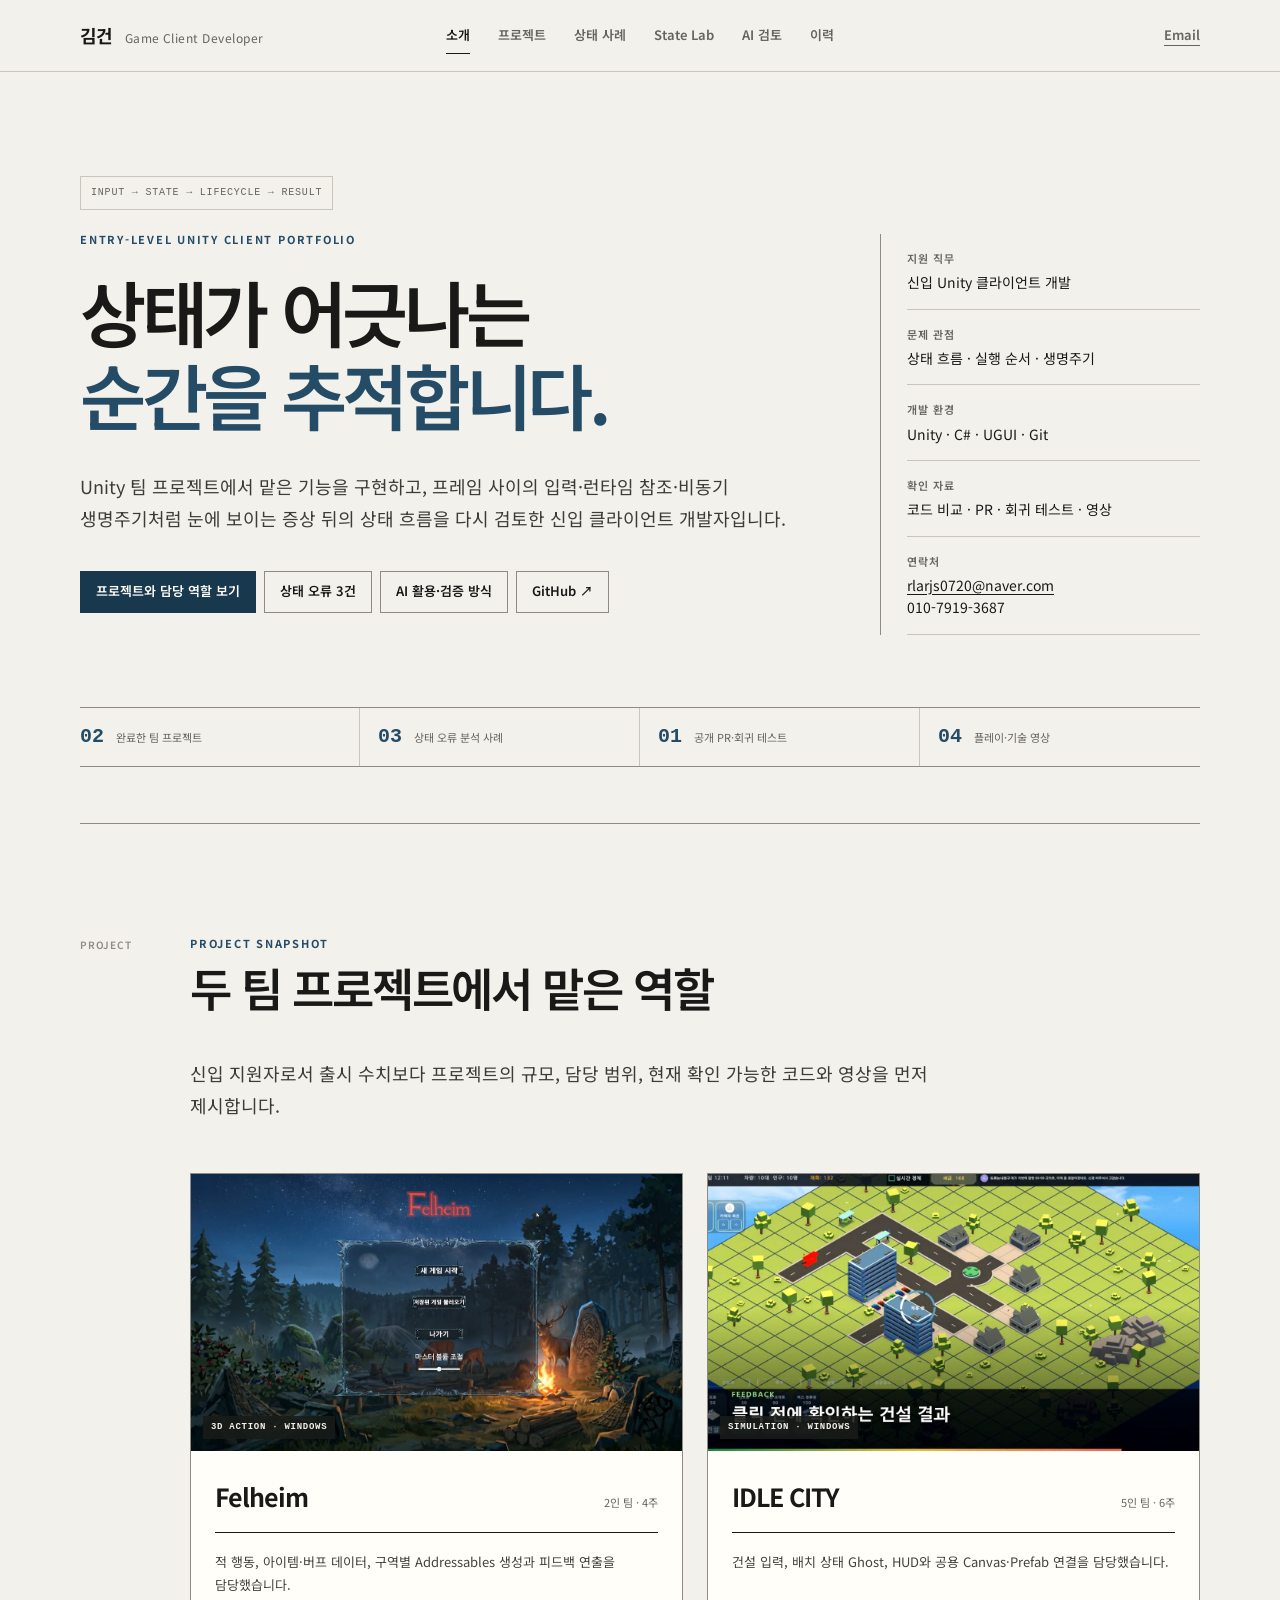
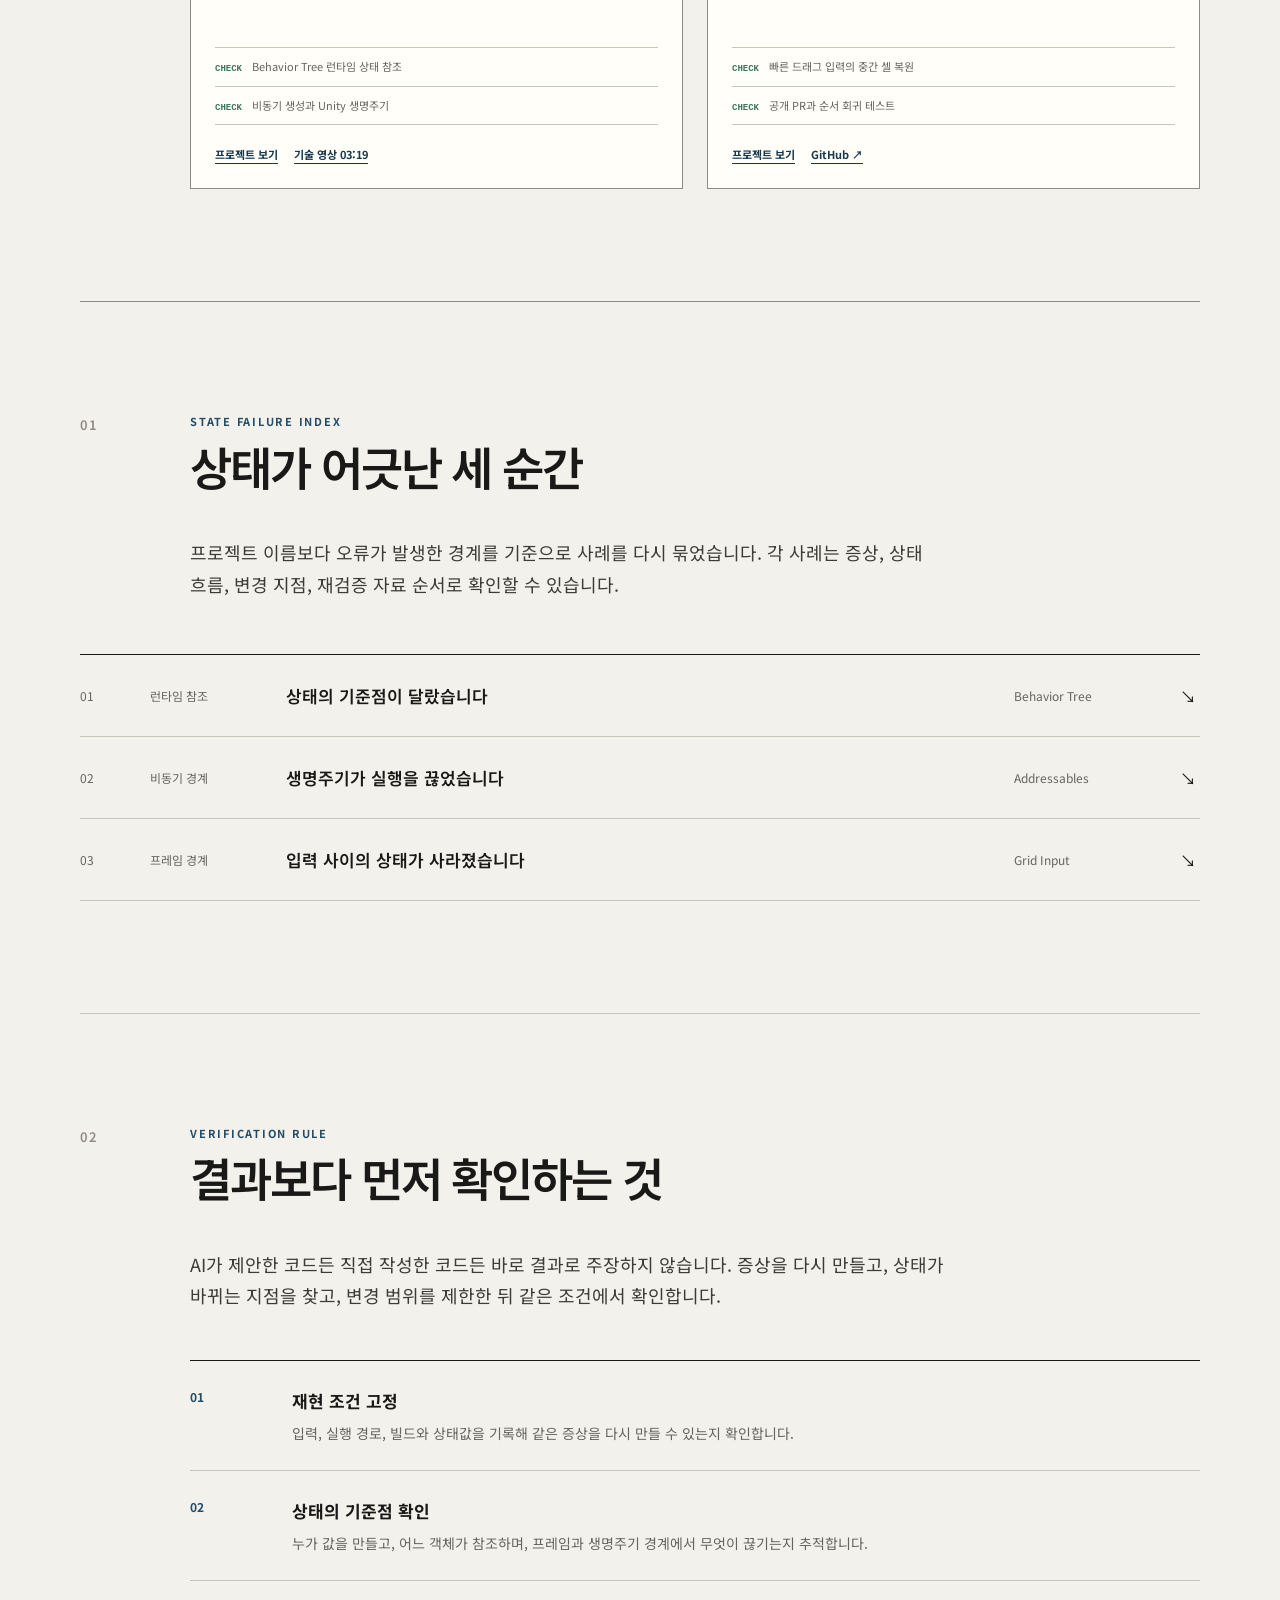
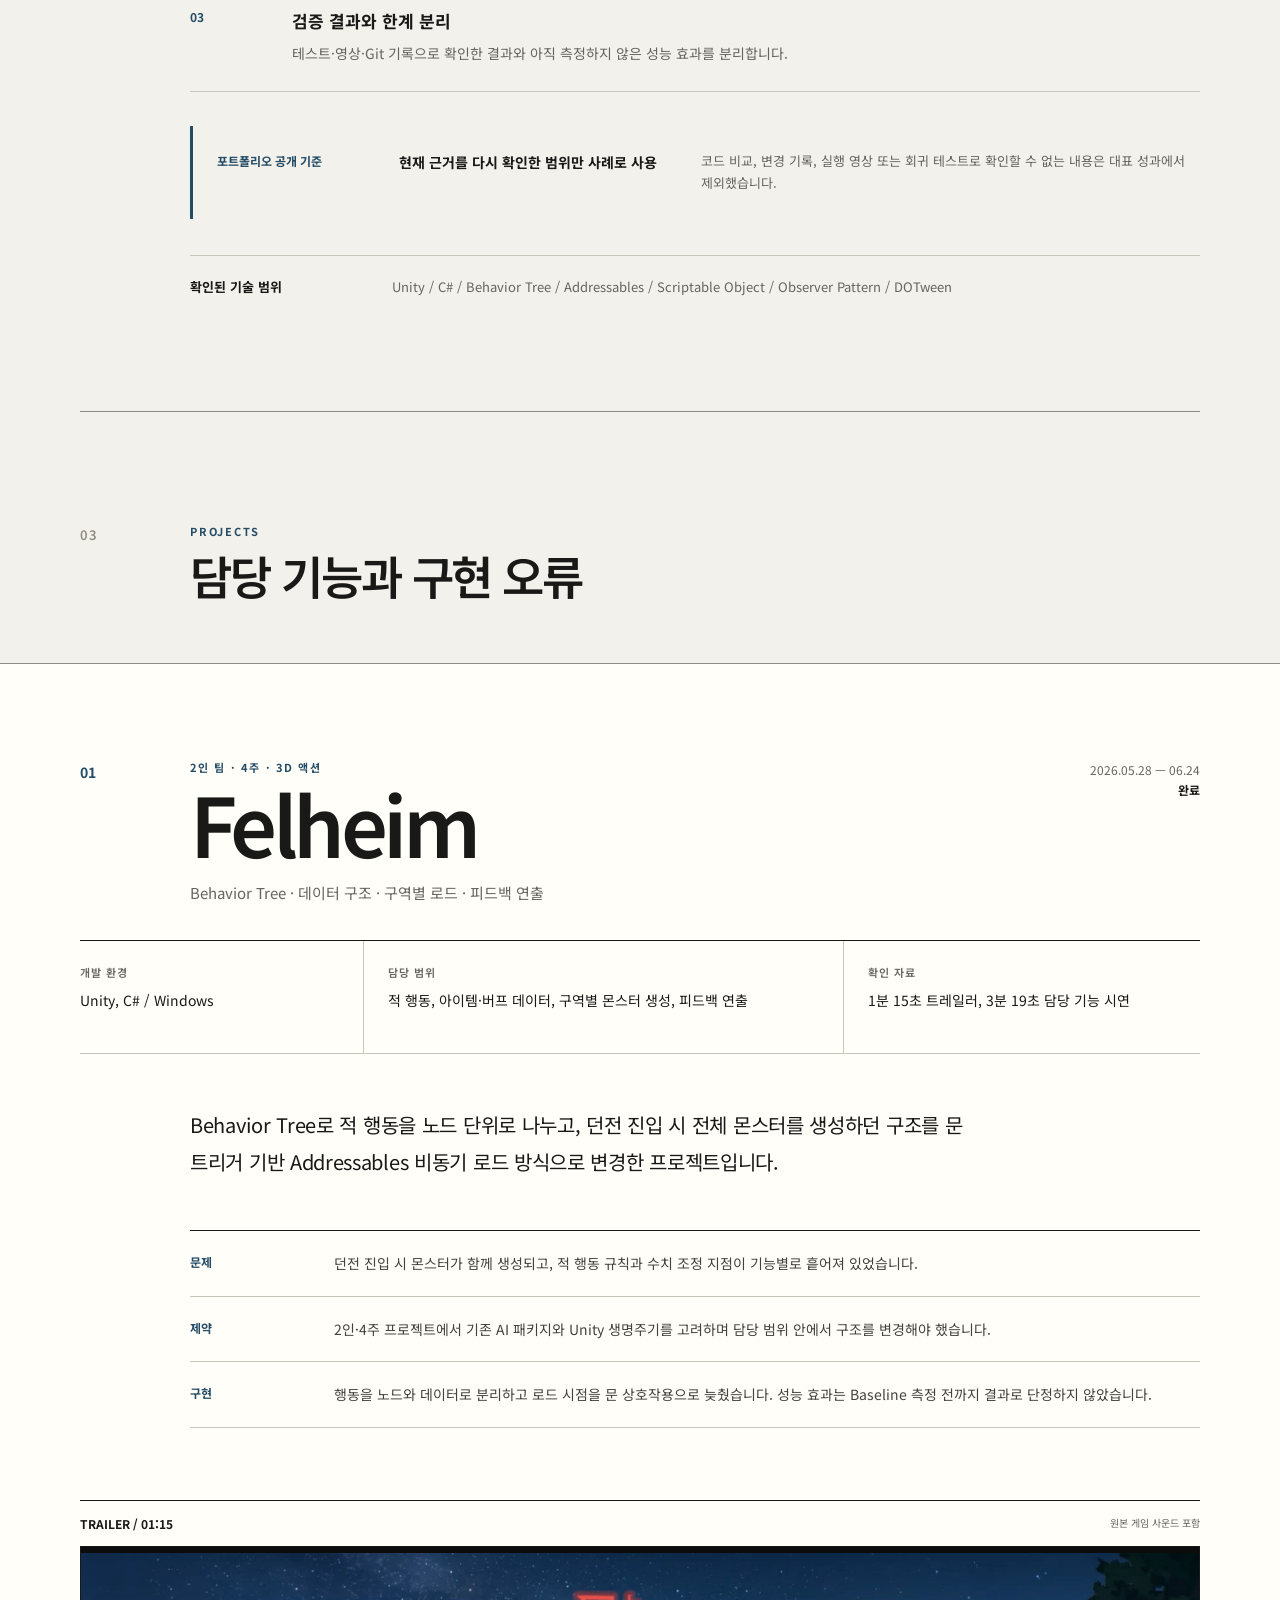
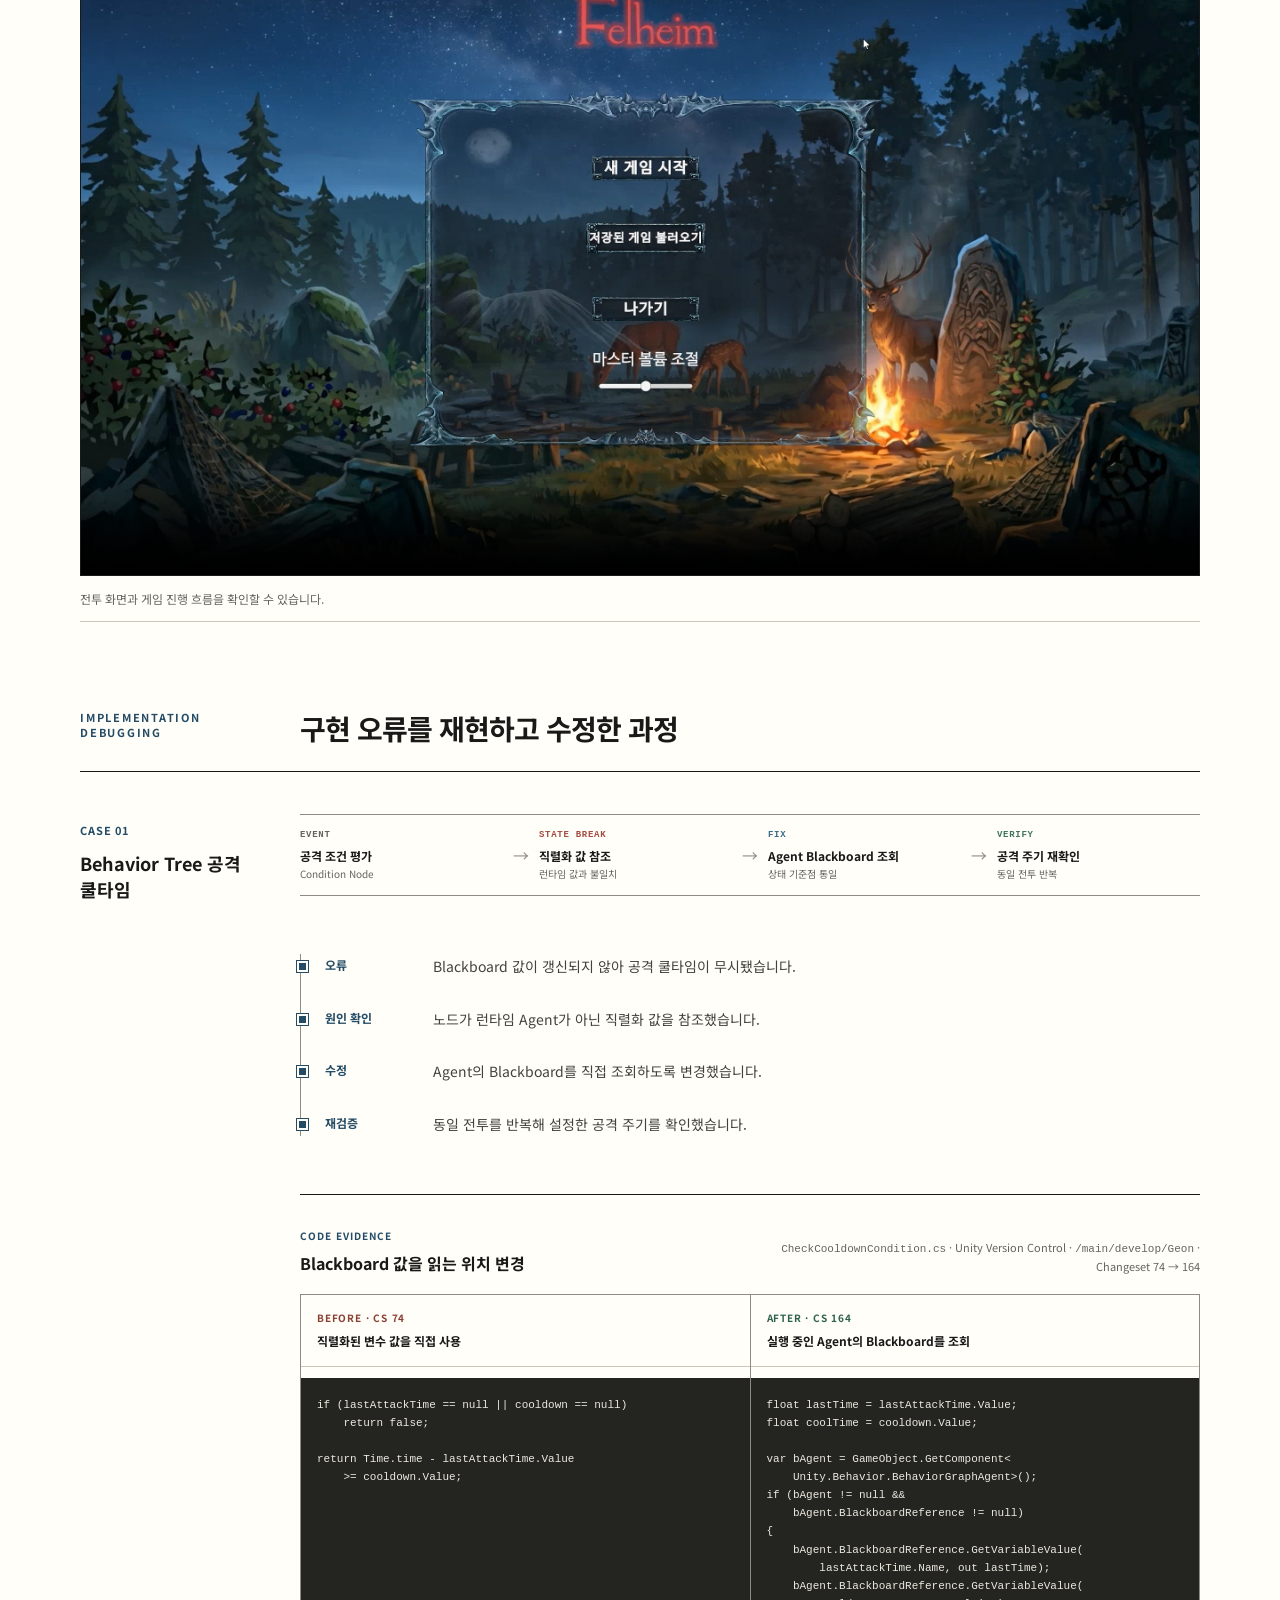
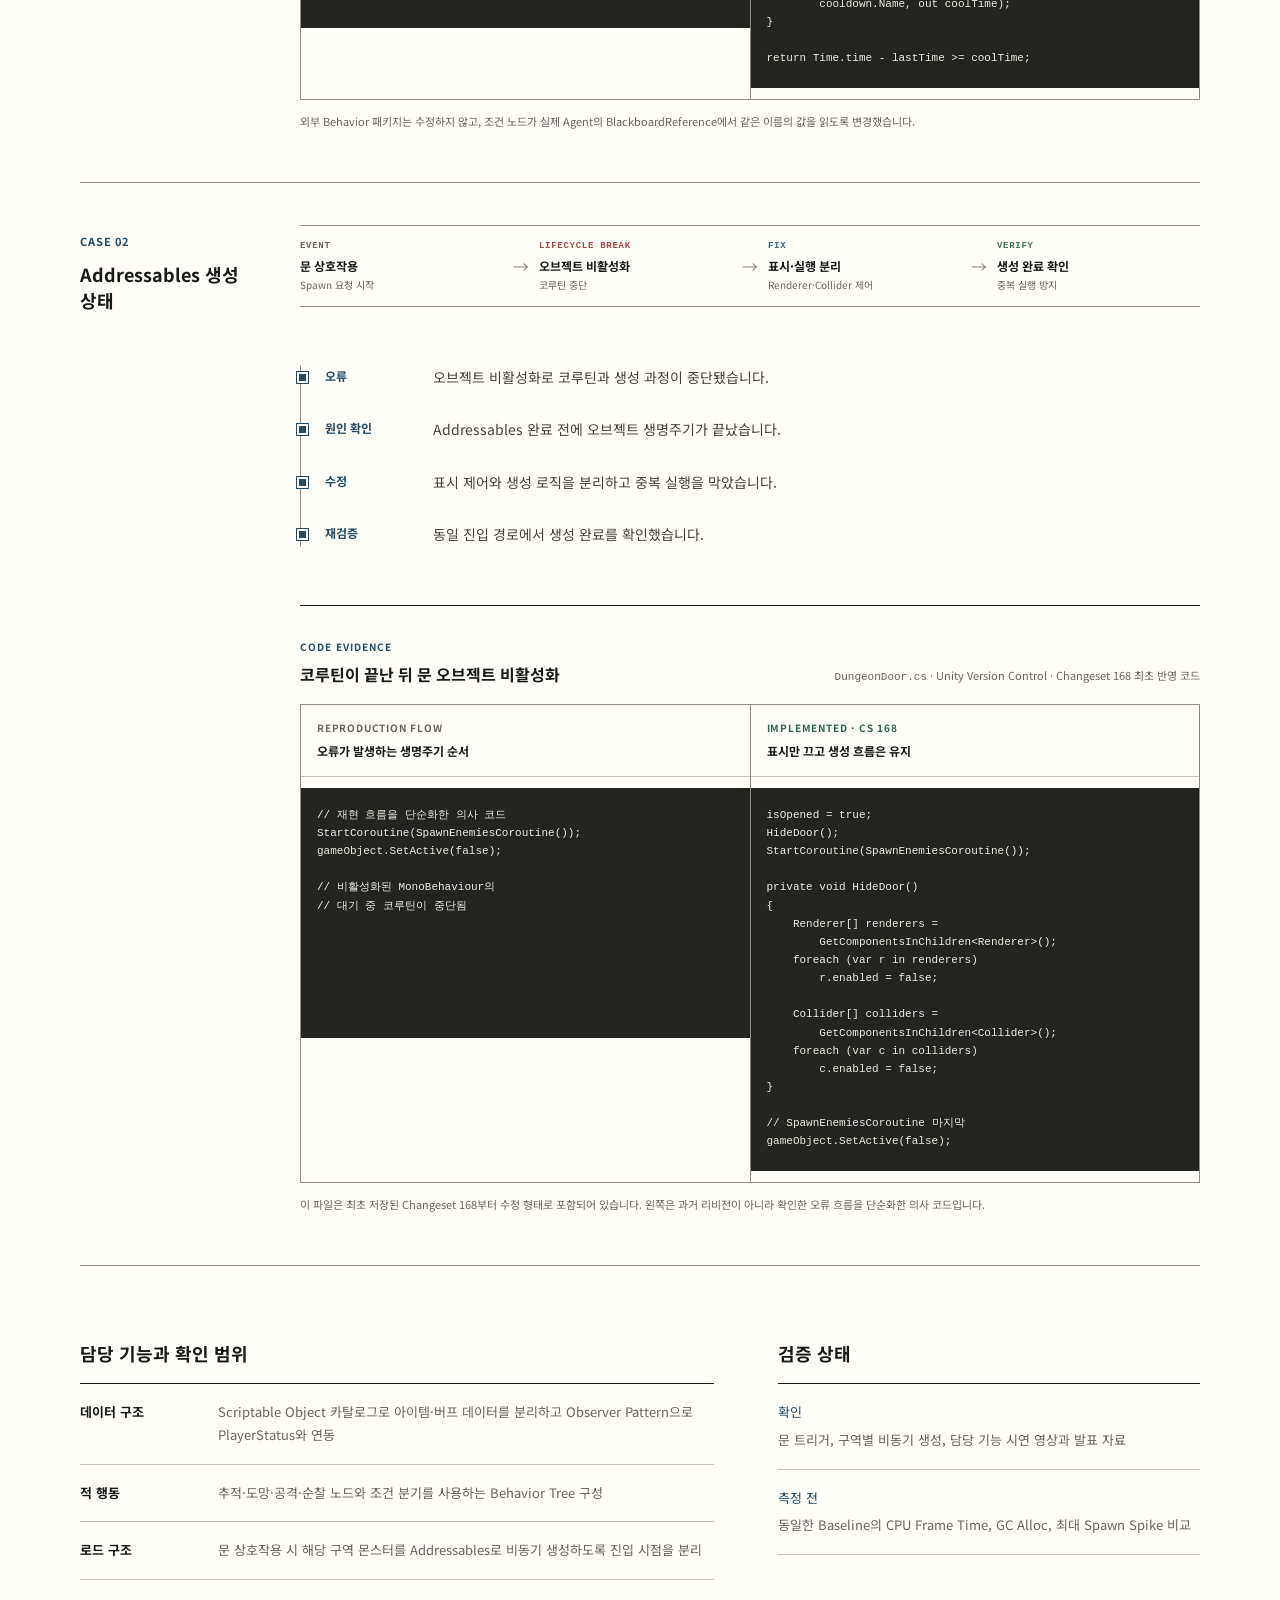
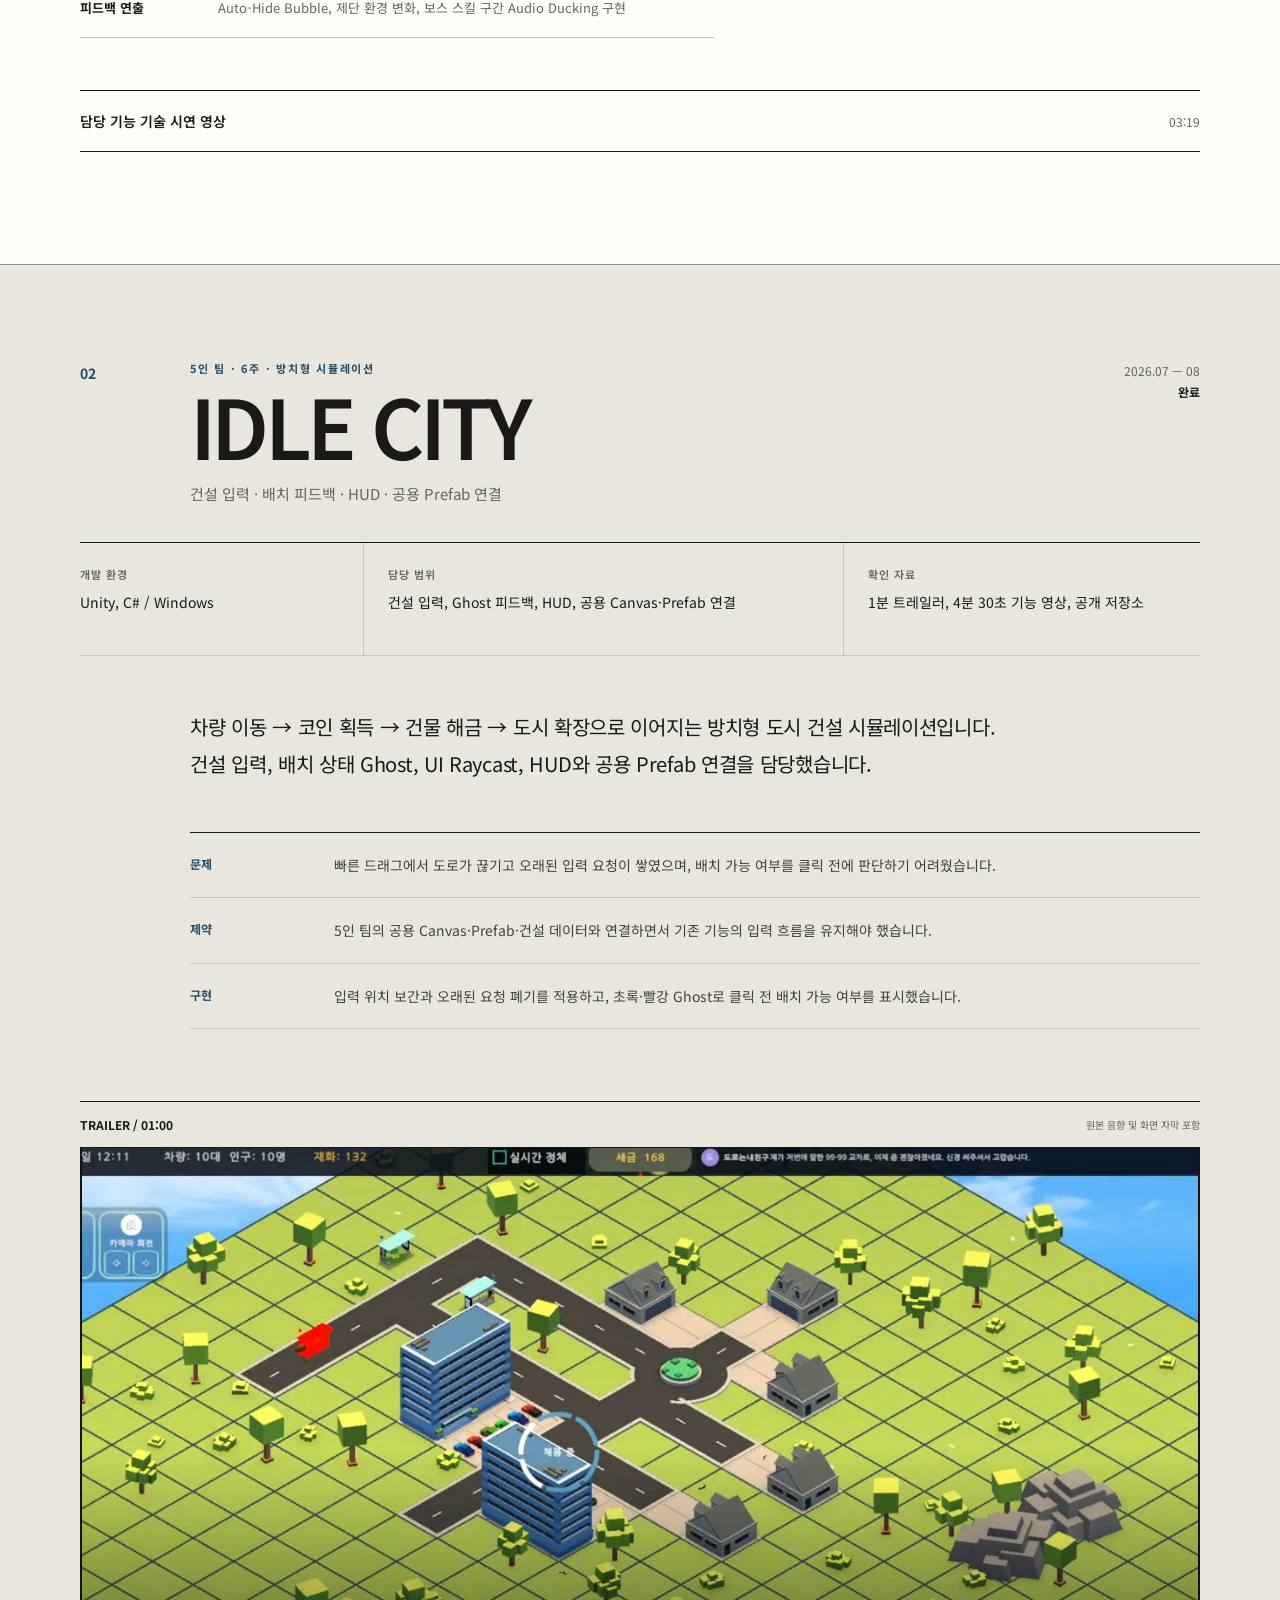
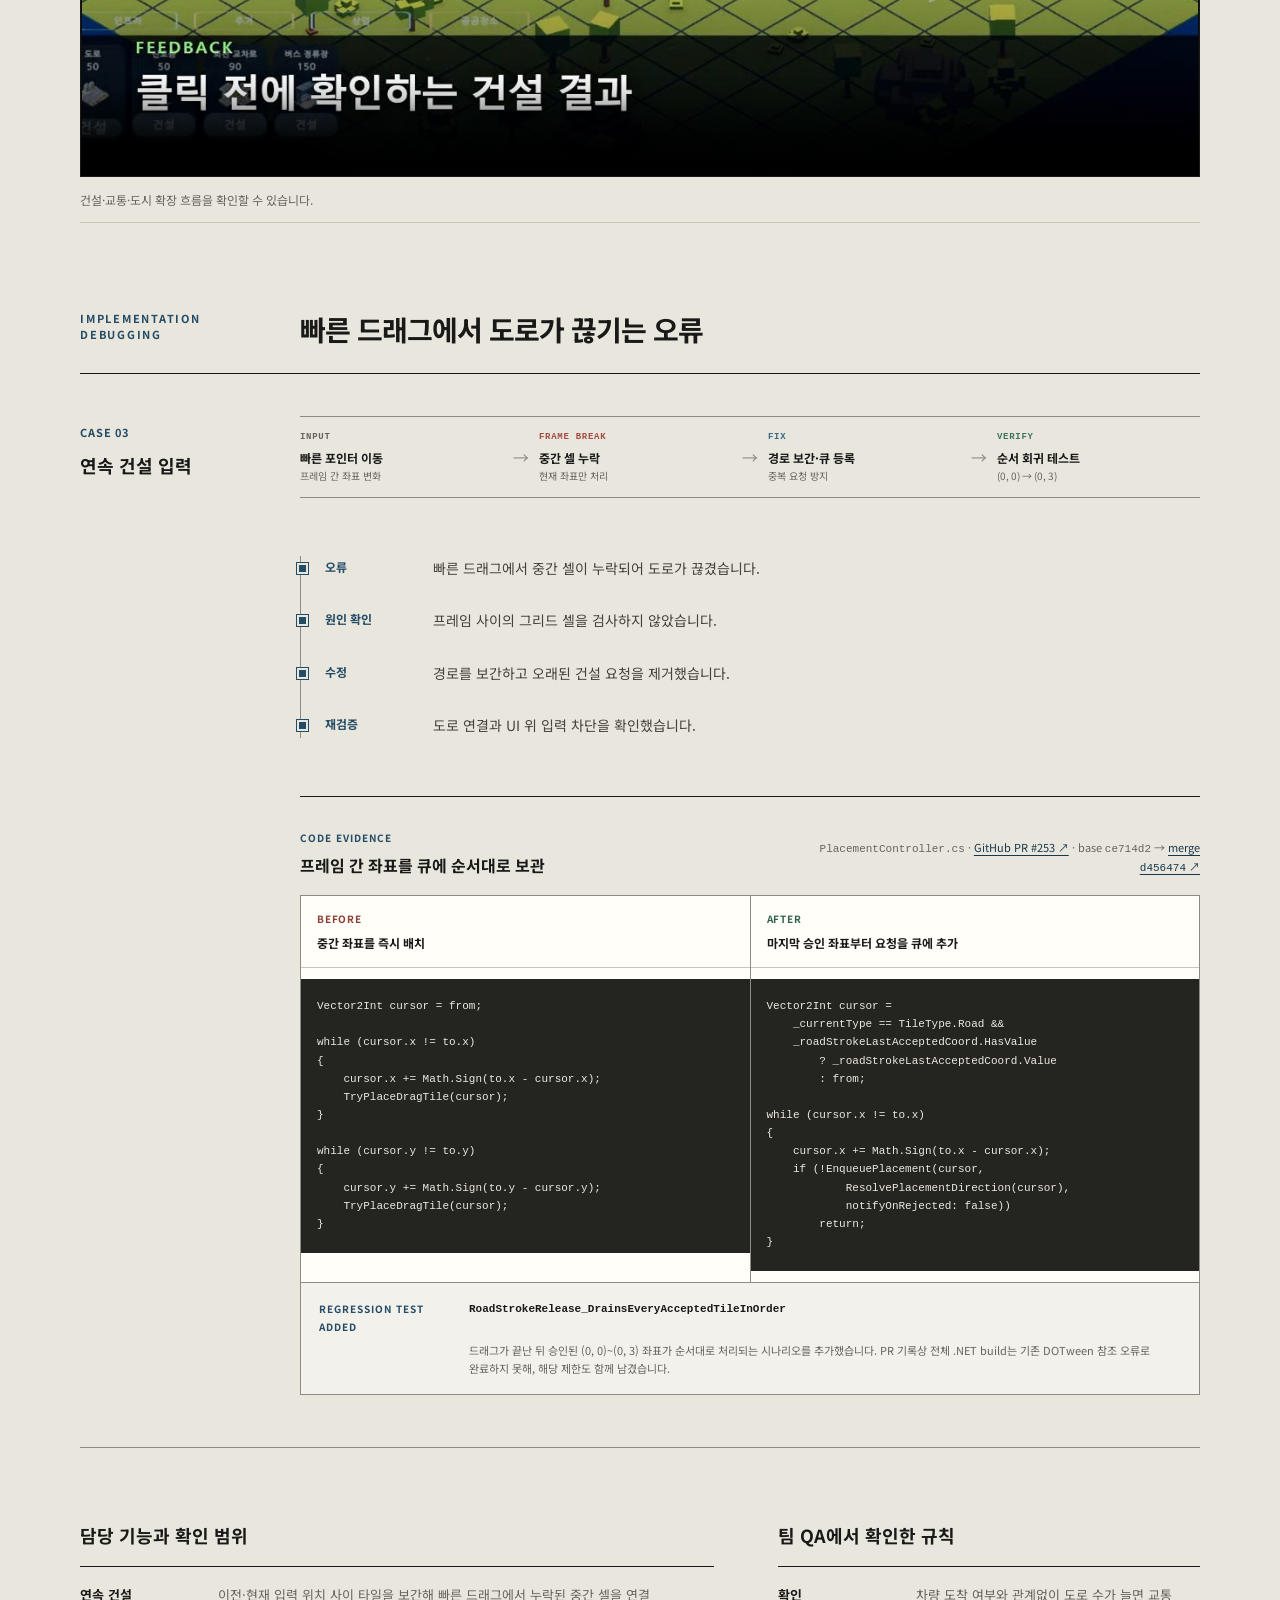
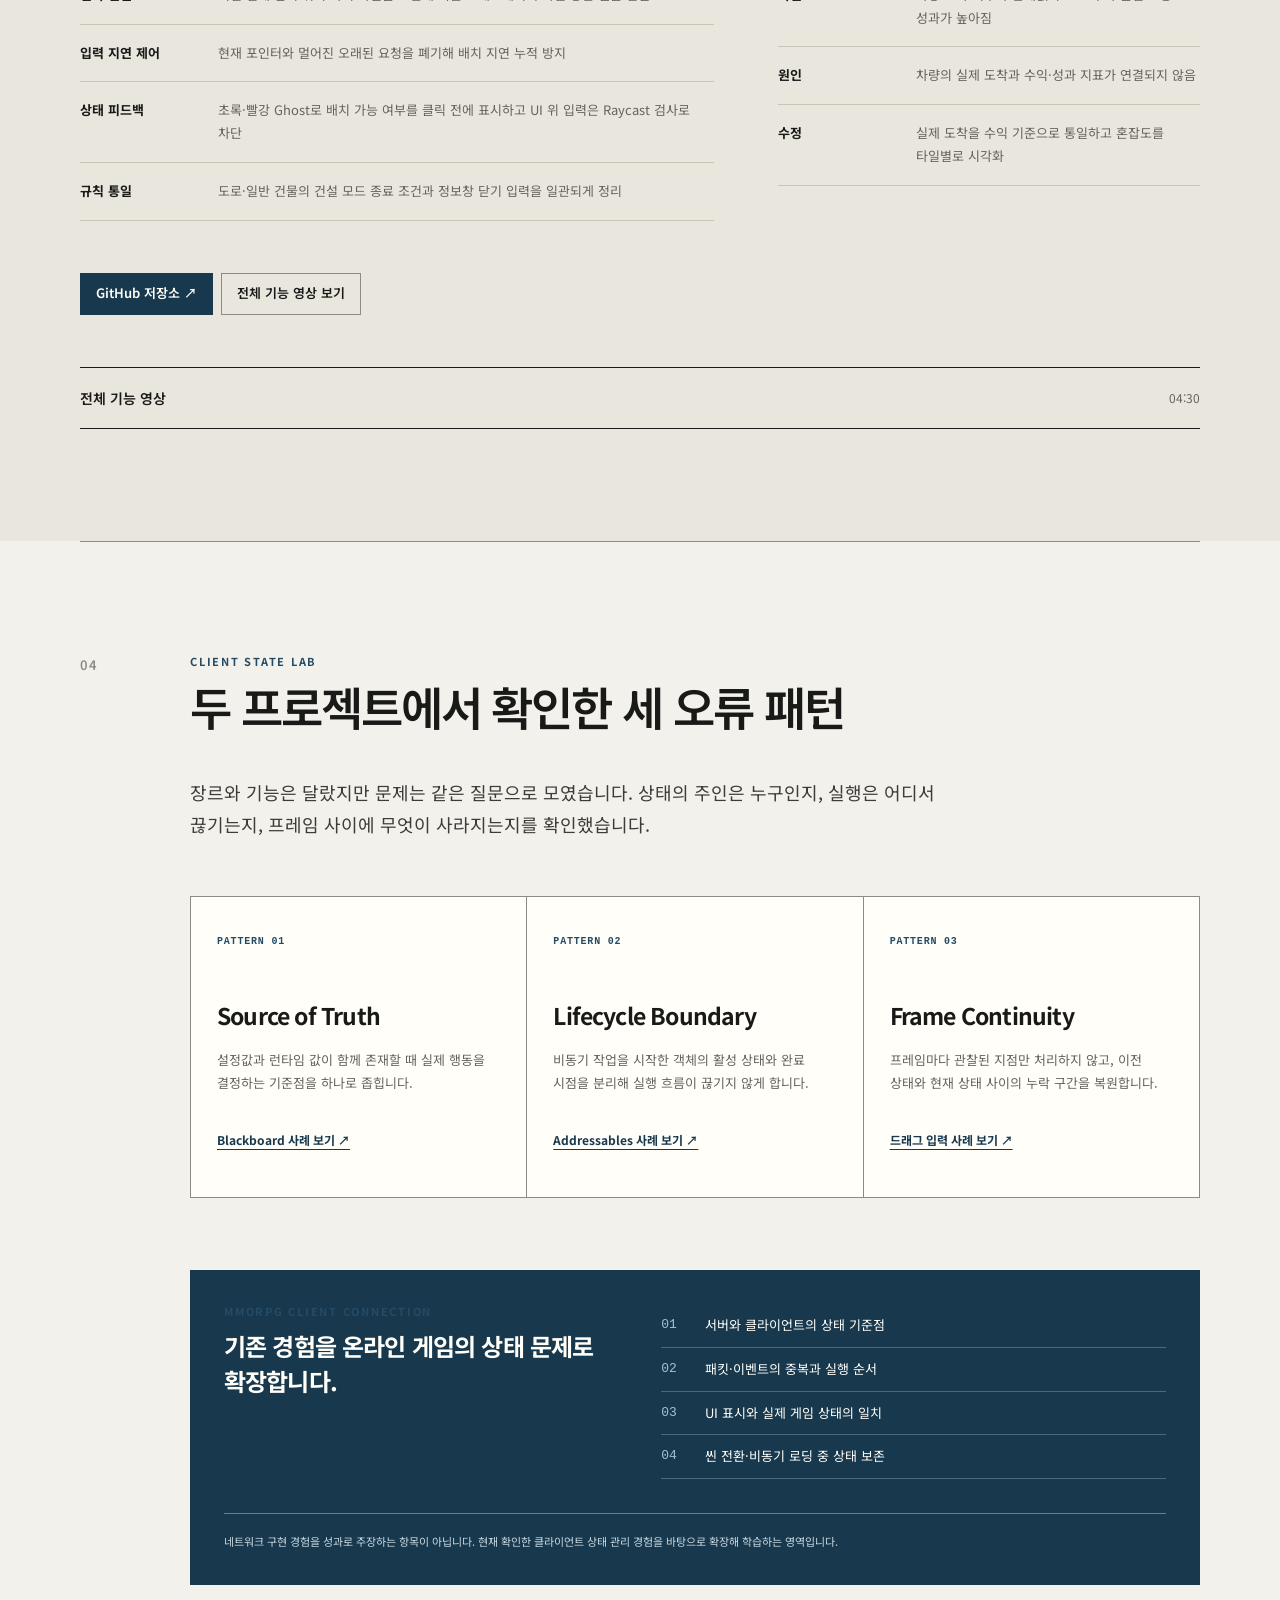
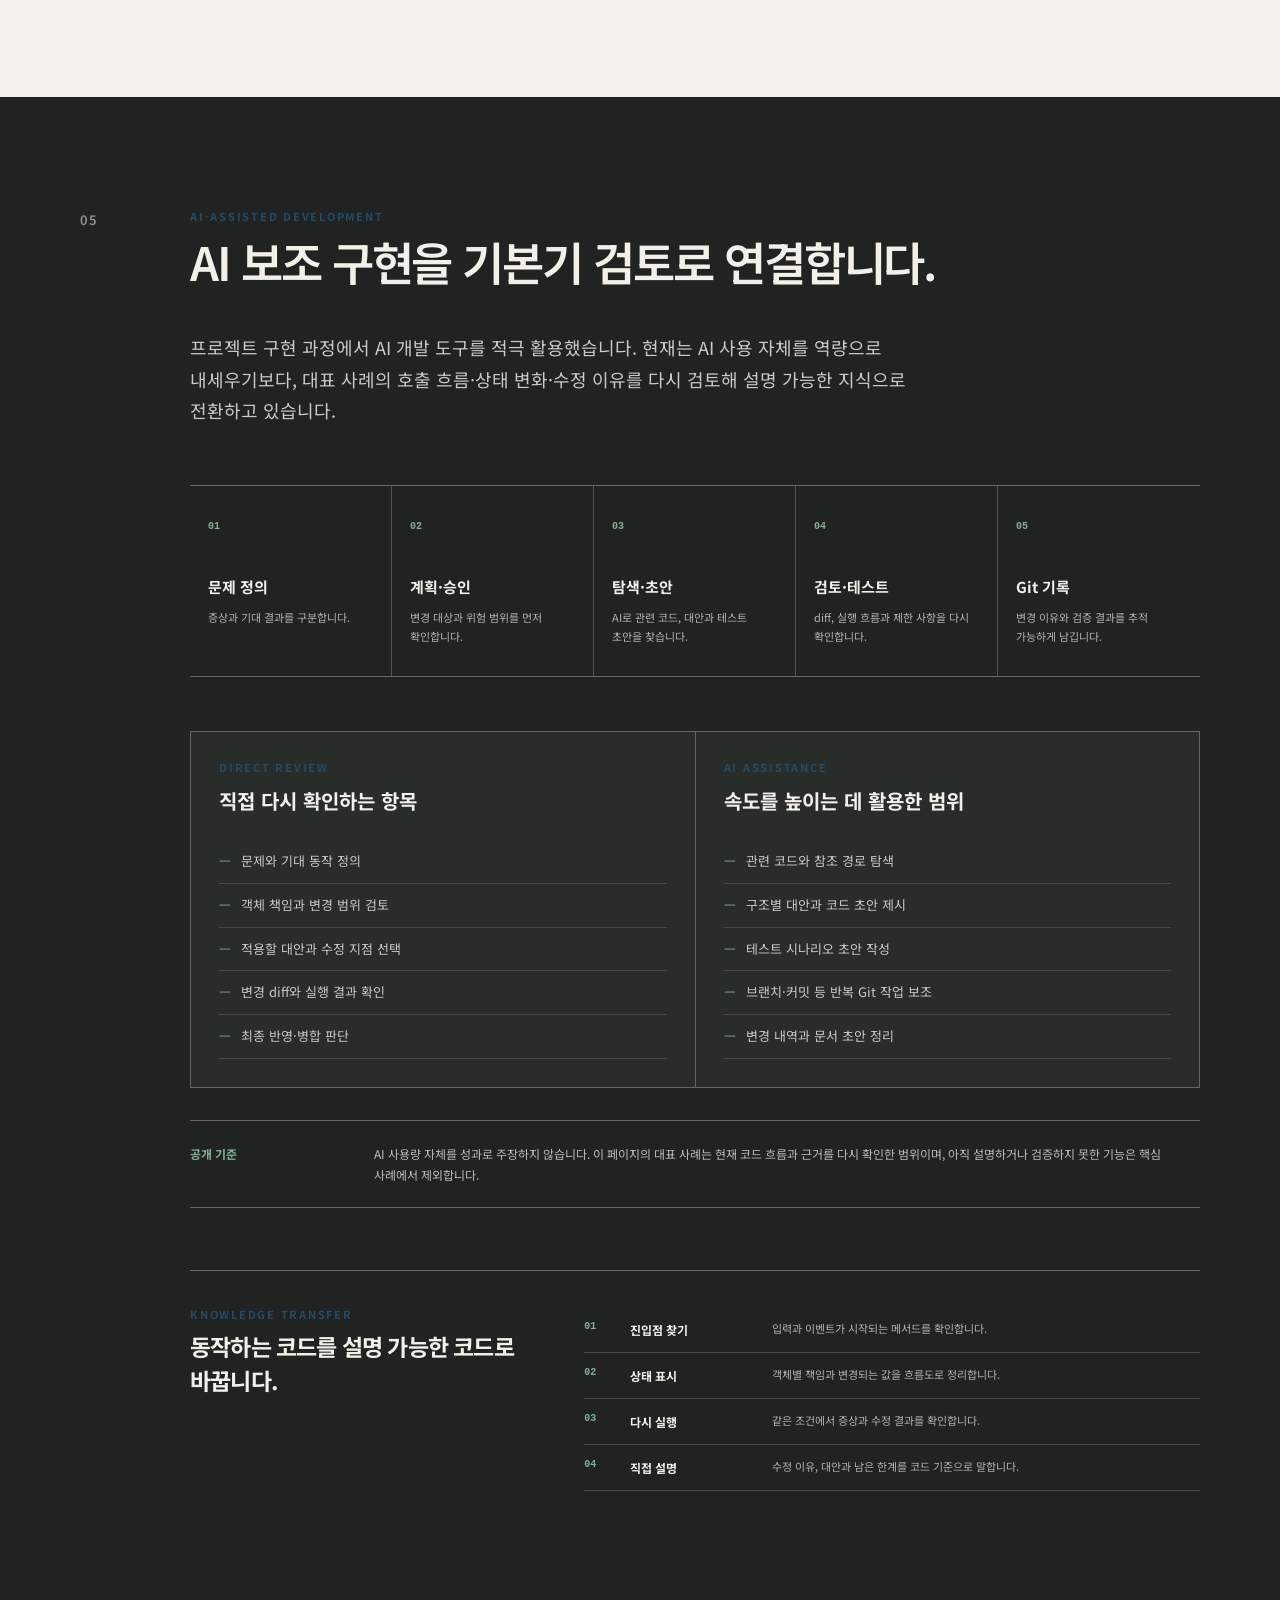
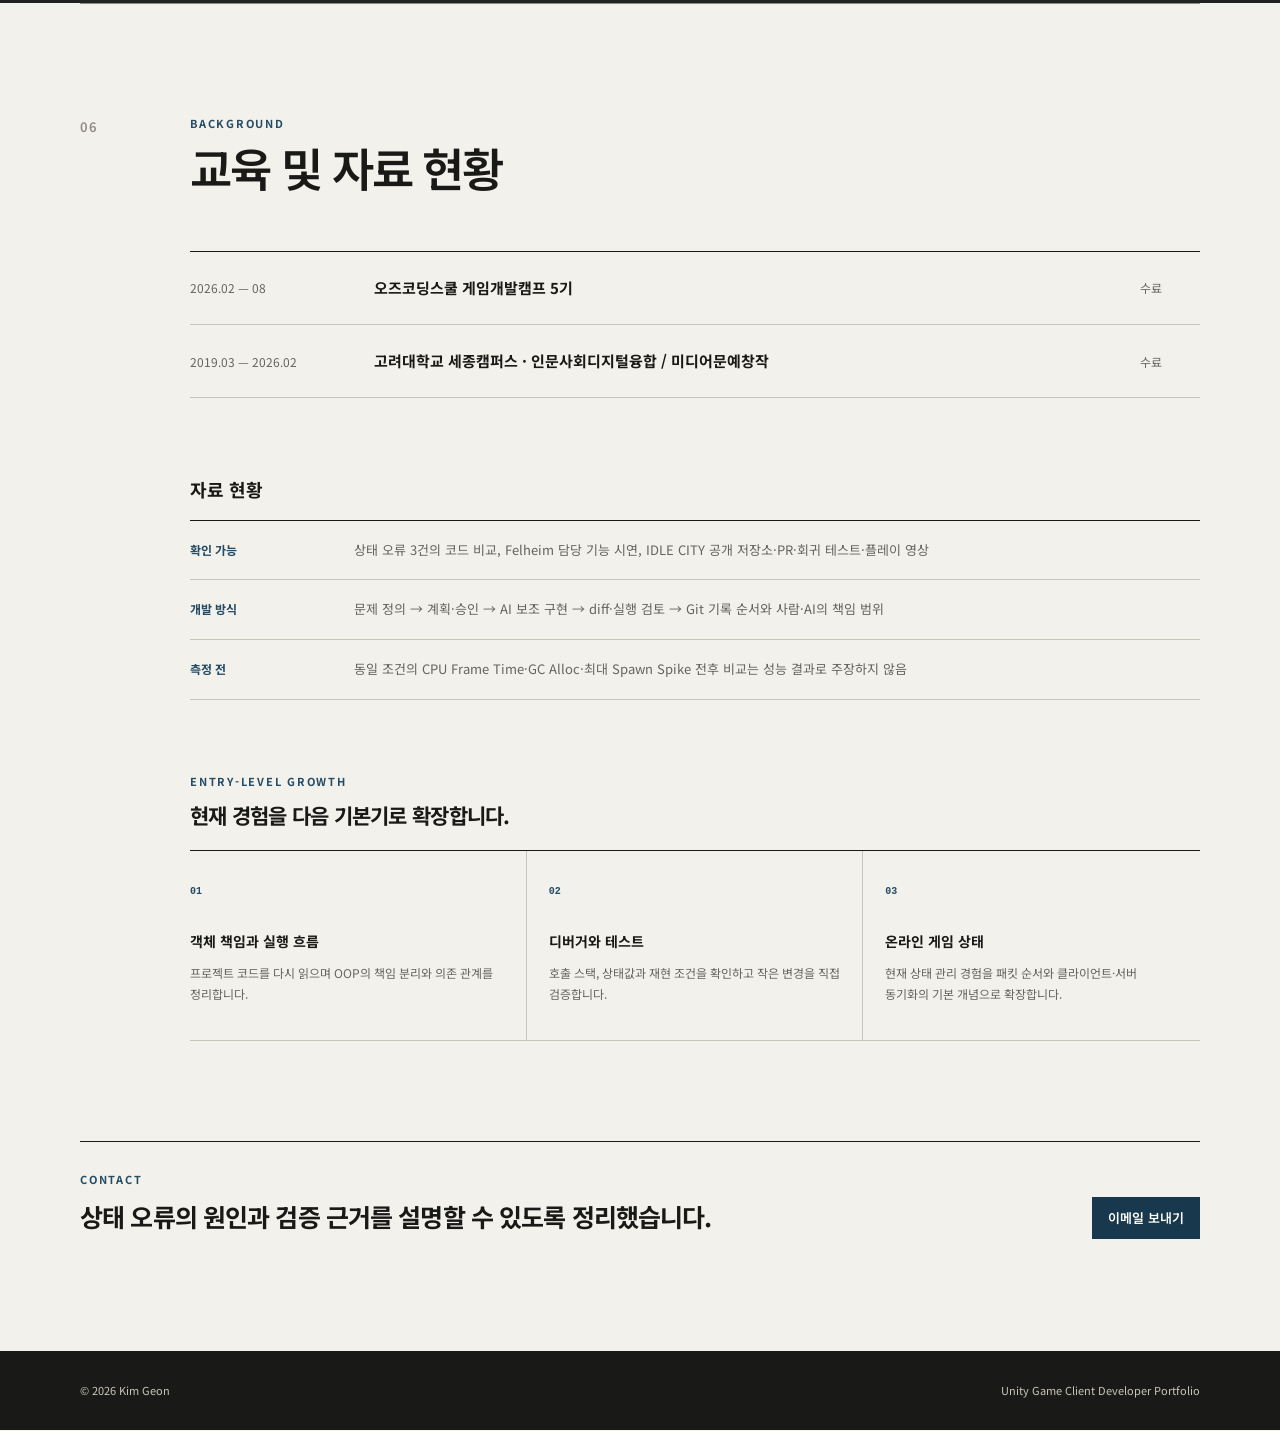
==== commit f776734e: "Simplify debugging case summaries" ====
--- a/index.html
+++ b/index.html
@@ -186,10 +186,10 @@
                                 <div data-stage="verify"><span>VERIFY</span><strong>공격 주기 재확인</strong><small>동일 전투 반복</small></div>
                             </div>
                             <ol class="debug-steps">
-                                <li><span>오류</span><p>Blackboard 값이 예상대로 동기화되지 않아 적의 공격 쿨타임이 무시됐습니다.</p></li>
-                                <li><span>원인 확인</span><p>공격 노드의 조건과 값 갱신 시점을 따라가며 컴포넌트가 사용할 Blackboard 참조 지점을 좁혔습니다.</p></li>
-                                <li><span>수정</span><p>외부 패키지 소스를 직접 변경하지 않고 BehaviorGraphAgent의 BlackboardReference를 컴포넌트 레벨에서 참조하도록 분리했습니다.</p></li>
-                                <li><span>재검증</span><p>동일한 전투 흐름을 반복해 설정한 공격 주기가 적용되는지 다시 확인했습니다.</p></li>
+                                <li><span>오류</span><p>Blackboard 값이 갱신되지 않아 공격 쿨타임이 무시됐습니다.</p></li>
+                                <li><span>원인 확인</span><p>노드가 런타임 Agent가 아닌 직렬화 값을 참조했습니다.</p></li>
+                                <li><span>수정</span><p>Agent의 Blackboard를 직접 조회하도록 변경했습니다.</p></li>
+                                <li><span>재검증</span><p>동일 전투를 반복해 설정한 공격 주기를 확인했습니다.</p></li>
                             </ol>
                             <section class="source-proof" aria-labelledby="cooldown-source-title">
                                 <header class="source-proof-header">
@@ -239,10 +239,10 @@
                                 <div data-stage="verify"><span>VERIFY</span><strong>생성 완료 확인</strong><small>중복 실행 방지</small></div>
                             </div>
                             <ol class="debug-steps">
-                                <li><span>오류</span><p>로딩 중 오브젝트 비활성화와 코루틴 중단이 겹치며 몬스터 생성 상태가 꼬였습니다.</p></li>
-                                <li><span>원인 확인</span><p>Addressables 완료 시점과 Unity 오브젝트 생명주기가 충돌하는 재현 경로를 확인했습니다.</p></li>
-                                <li><span>수정</span><p>렌더러·충돌체 제어와 생성 완료 콜백을 분리하고 중복 생성 방지 조건을 추가했습니다.</p></li>
-                                <li><span>재검증</span><p>같은 던전 진입 경로에서 로딩 완료와 생성 상태가 끝까지 이어지는지 반복 확인했습니다.</p></li>
+                                <li><span>오류</span><p>오브젝트 비활성화로 코루틴과 생성 과정이 중단됐습니다.</p></li>
+                                <li><span>원인 확인</span><p>Addressables 완료 전에 오브젝트 생명주기가 끝났습니다.</p></li>
+                                <li><span>수정</span><p>표시 제어와 생성 로직을 분리하고 중복 실행을 막았습니다.</p></li>
+                                <li><span>재검증</span><p>동일 진입 경로에서 생성 완료를 확인했습니다.</p></li>
                             </ol>
                             <section class="source-proof" aria-labelledby="addressables-source-title">
                                 <header class="source-proof-header">
@@ -345,10 +345,10 @@
                                 <div data-stage="verify"><span>VERIFY</span><strong>순서 회귀 테스트</strong><small>(0, 0) → (0, 3)</small></div>
                             </div>
                             <ol class="debug-steps">
-                                <li><span>오류</span><p>드래그 속도가 빨라지면 입력 프레임 사이 타일이 누락되어 도로가 끊기고 오래된 요청이 남았습니다.</p></li>
-                                <li><span>원인 확인</span><p>이전 입력과 현재 입력의 그리드 좌표가 멀어질 때 중간 셀을 검사하지 않는 흐름을 확인했습니다.</p></li>
-                                <li><span>수정</span><p>두 좌표 사이의 셀을 보간해 경로를 채우고, 새 입력과 멀어진 오래된 건설 요청을 폐기했습니다.</p></li>
-                                <li><span>재검증</span><p>같은 드래그 경로를 다시 실행해 도로 연결을 확인하고 UI 위 입력은 Raycast 검사로 차단했습니다.</p></li>
+                                <li><span>오류</span><p>빠른 드래그에서 중간 셀이 누락되어 도로가 끊겼습니다.</p></li>
+                                <li><span>원인 확인</span><p>프레임 사이의 그리드 셀을 검사하지 않았습니다.</p></li>
+                                <li><span>수정</span><p>경로를 보간하고 오래된 건설 요청을 제거했습니다.</p></li>
+                                <li><span>재검증</span><p>도로 연결과 UI 위 입력 차단을 확인했습니다.</p></li>
                             </ol>
                             <section class="source-proof" aria-labelledby="drag-source-title">
                                 <header class="source-proof-header">
--- a/style.css
+++ b/style.css
@@ -863,6 +863,8 @@
 }
 
 .debug-steps {
+    grid-column: 2;
+    min-width: 0;
     list-style: none;
     padding: 0 0 0 24px;
     border-left: 1px solid var(--line-dark);
@@ -903,8 +905,10 @@
 }
 
 .debug-steps p {
+    min-width: 0;
     color: #44423d;
     font-size: 14px;
+    overflow-wrap: anywhere;
 }
 
 .source-proof {
@@ -1790,6 +1794,7 @@
     }
 
     .debug-steps {
+        grid-column: 1;
         margin-left: 4px;
     }
 
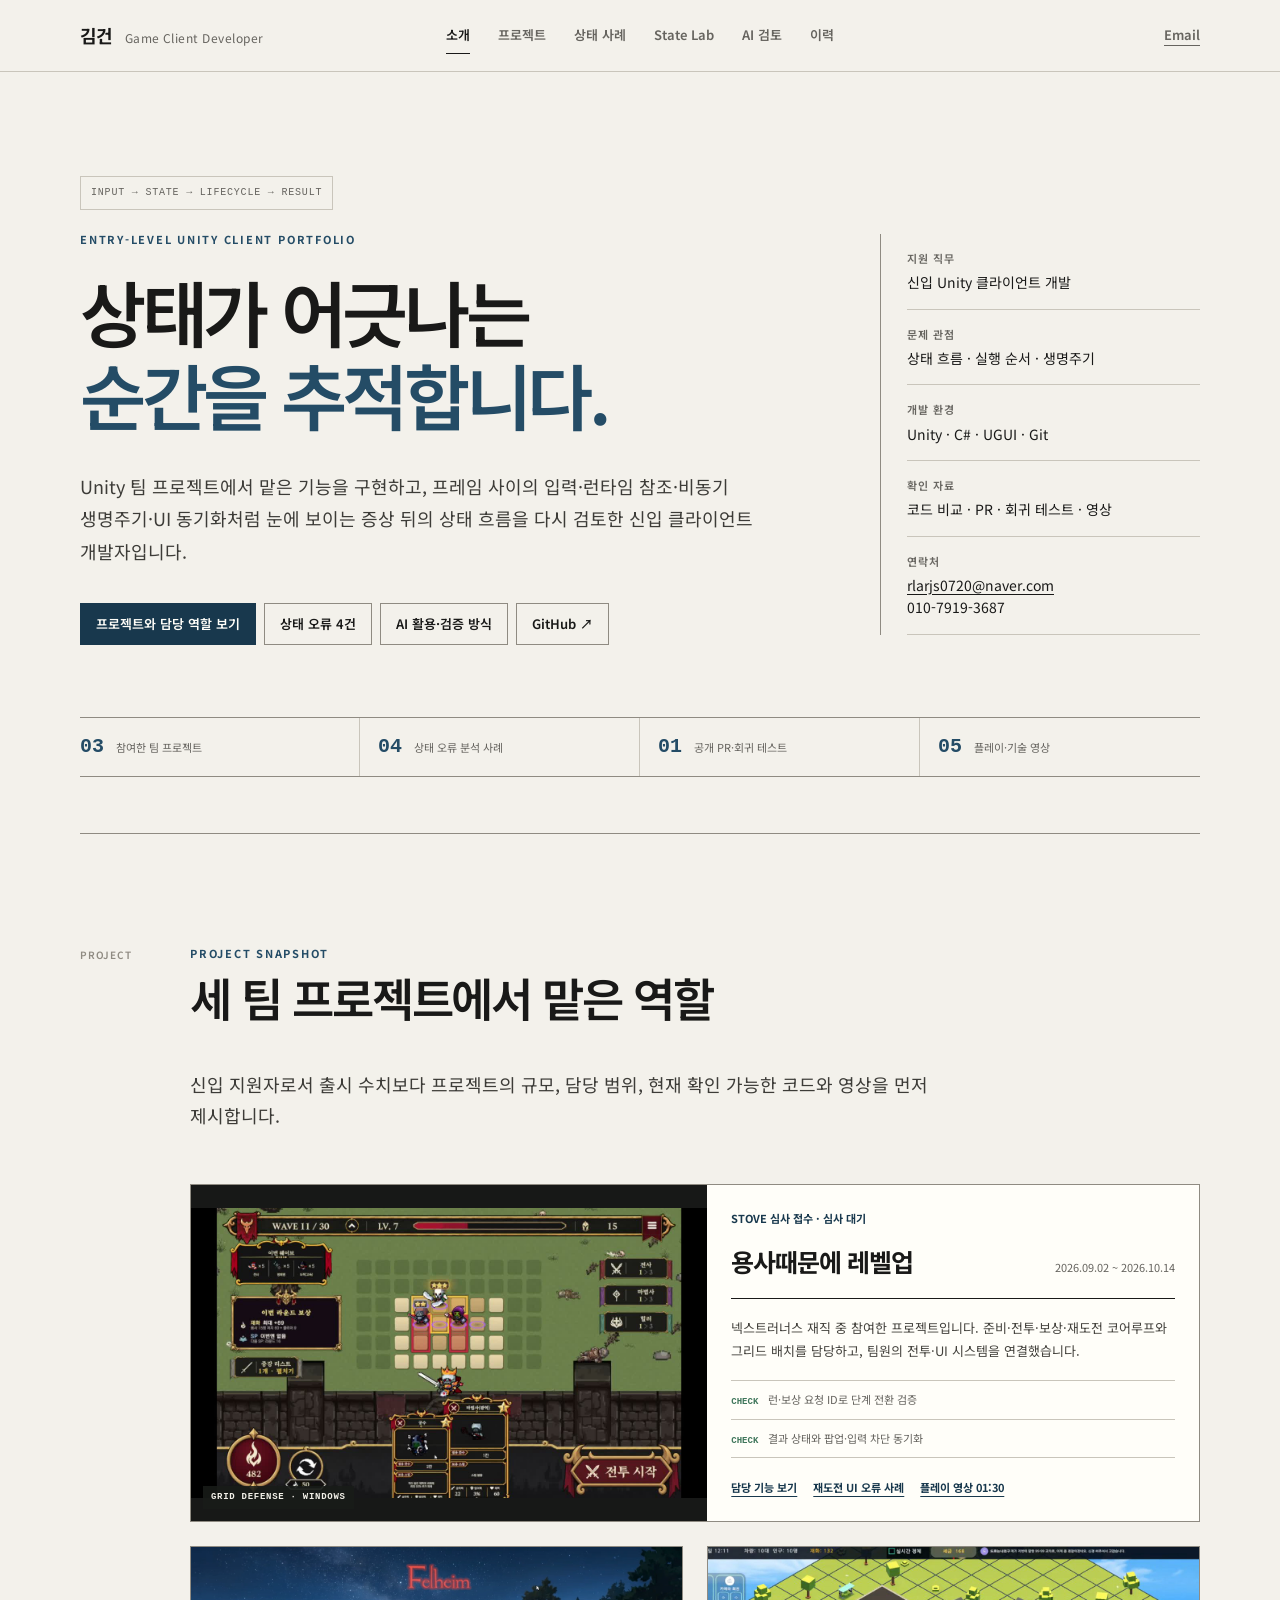
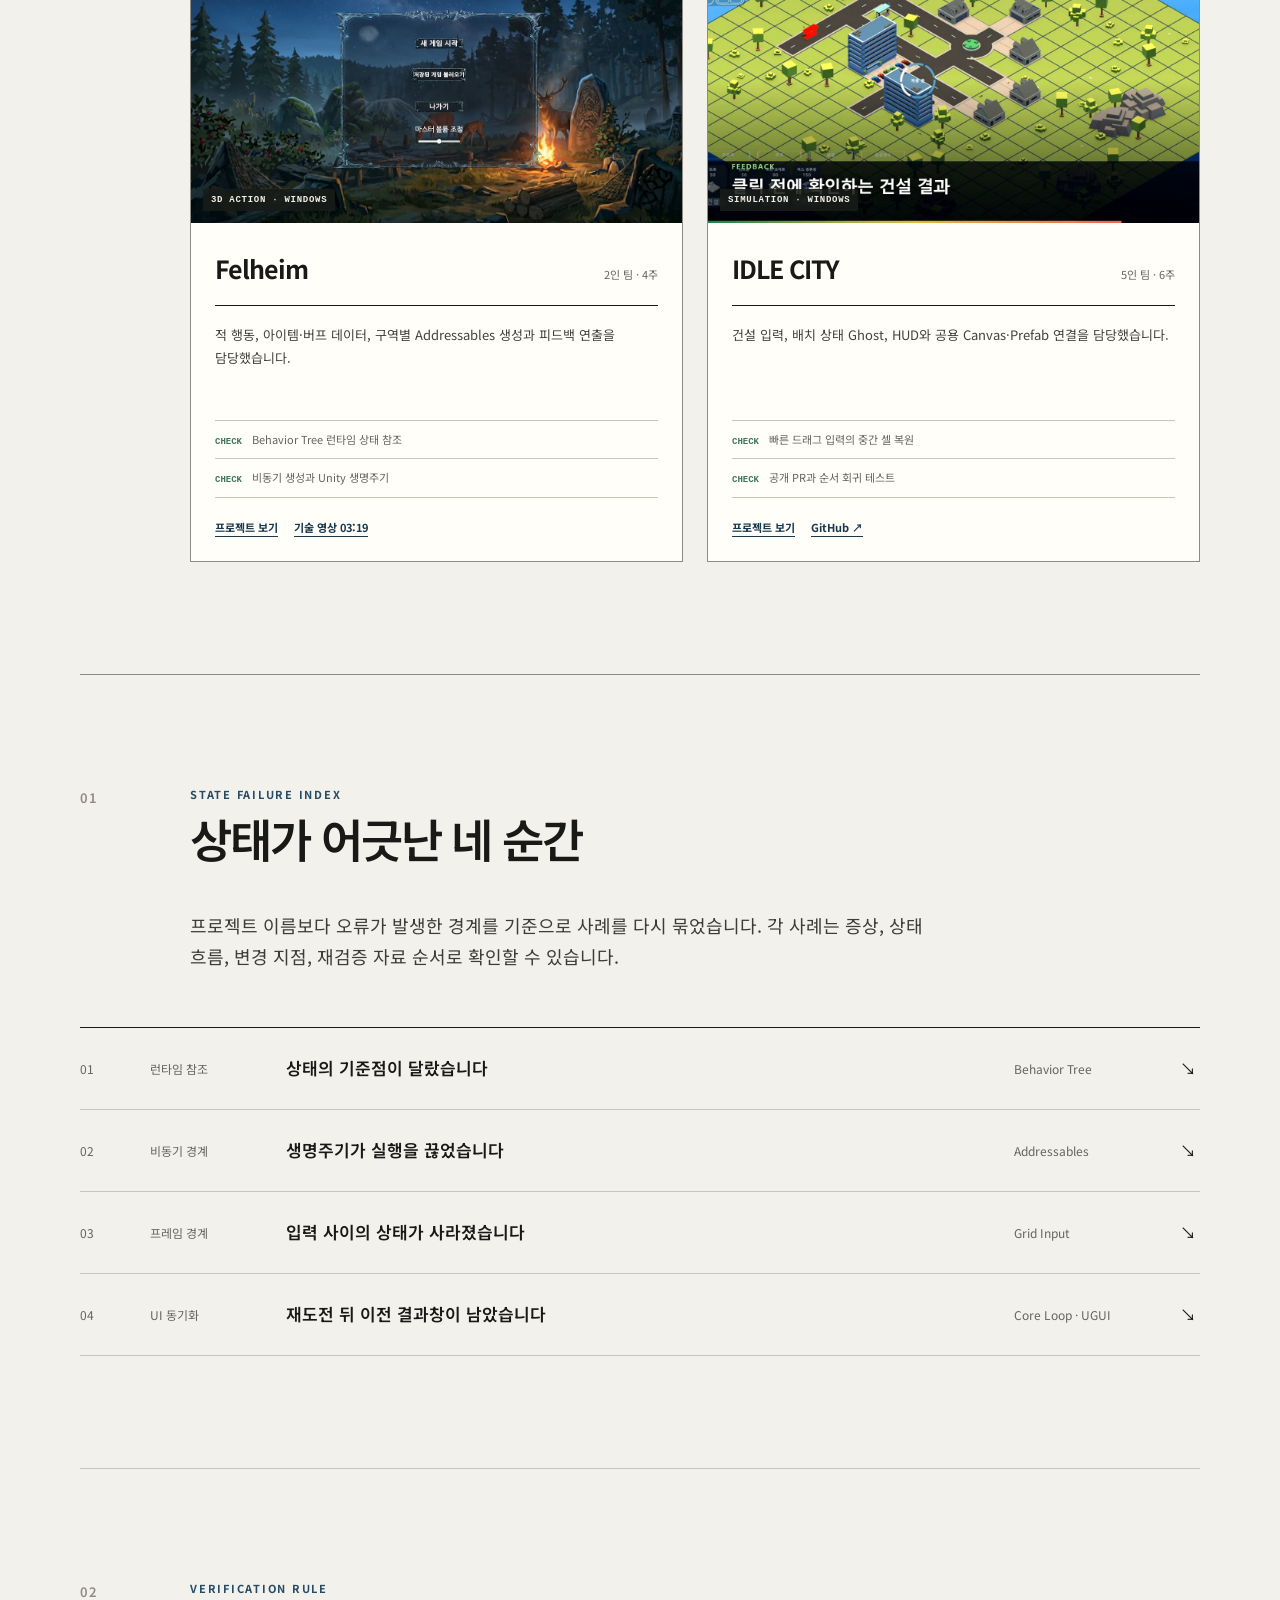
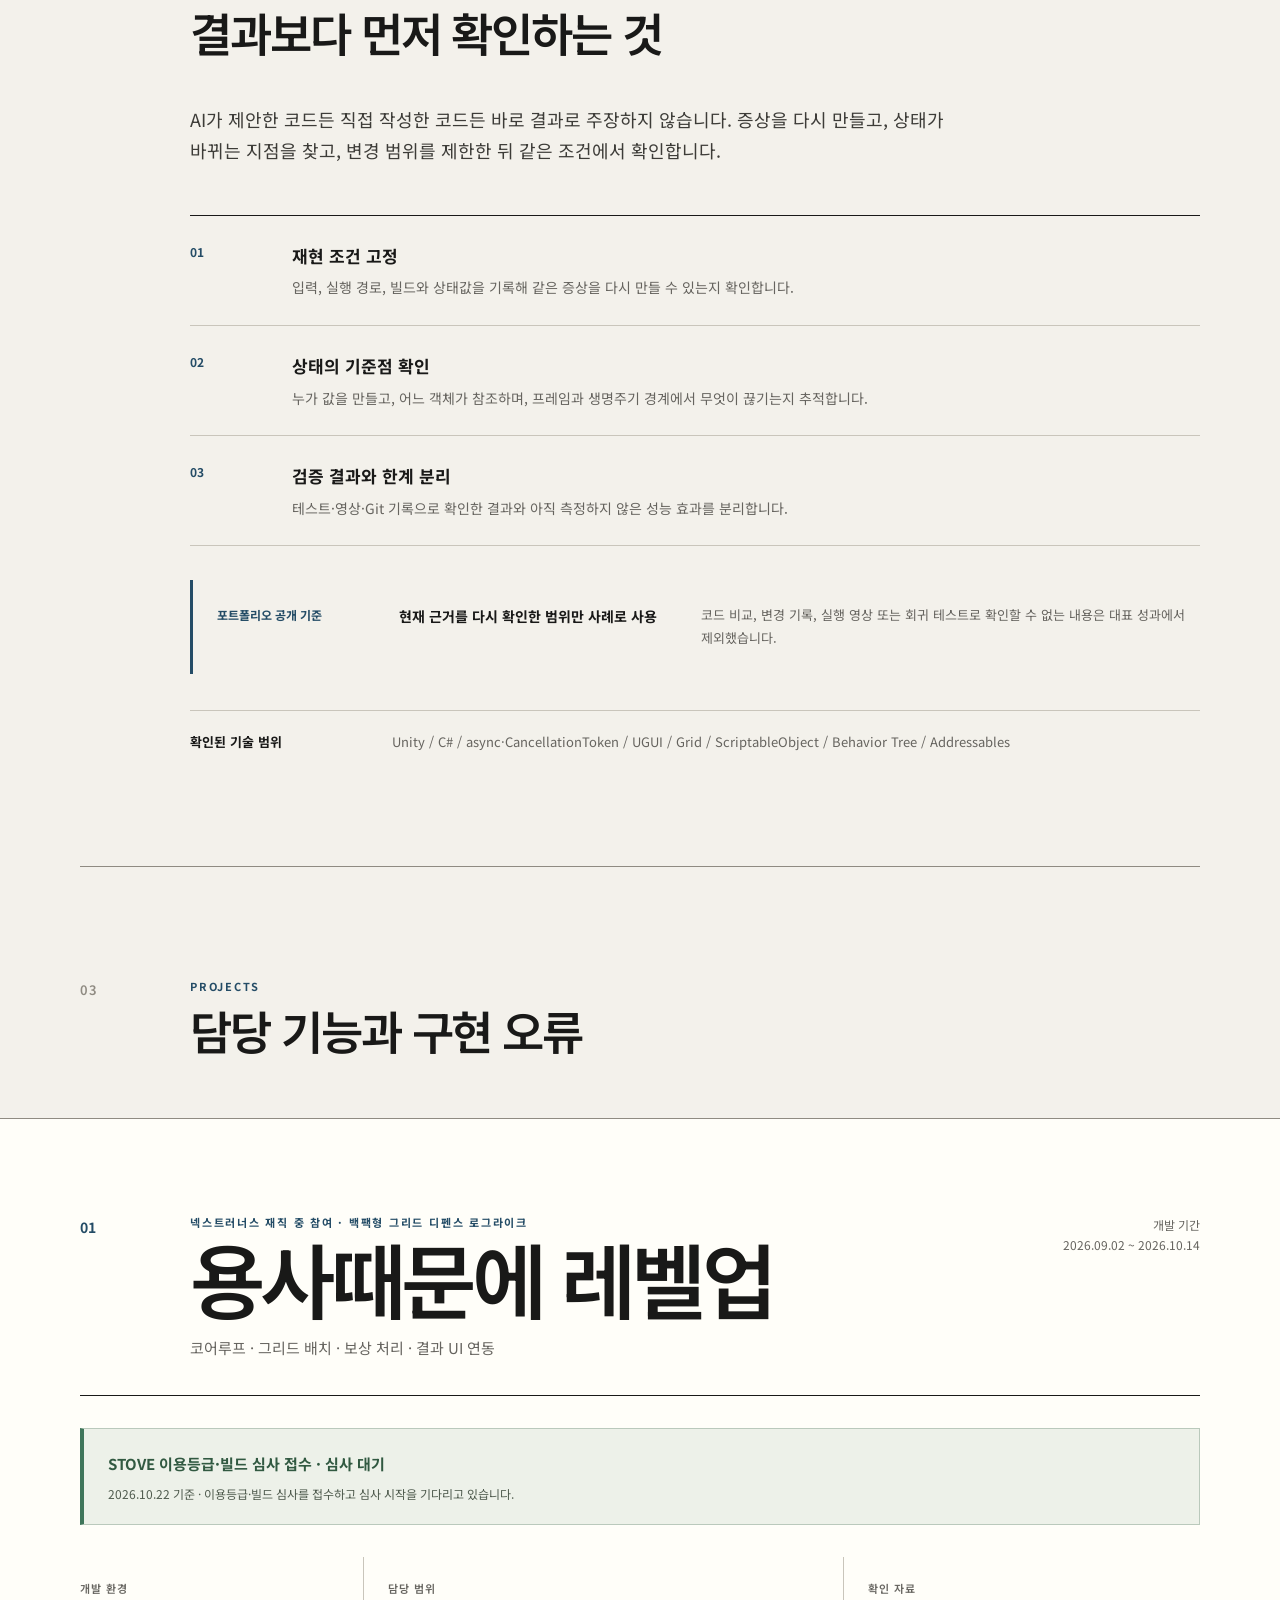
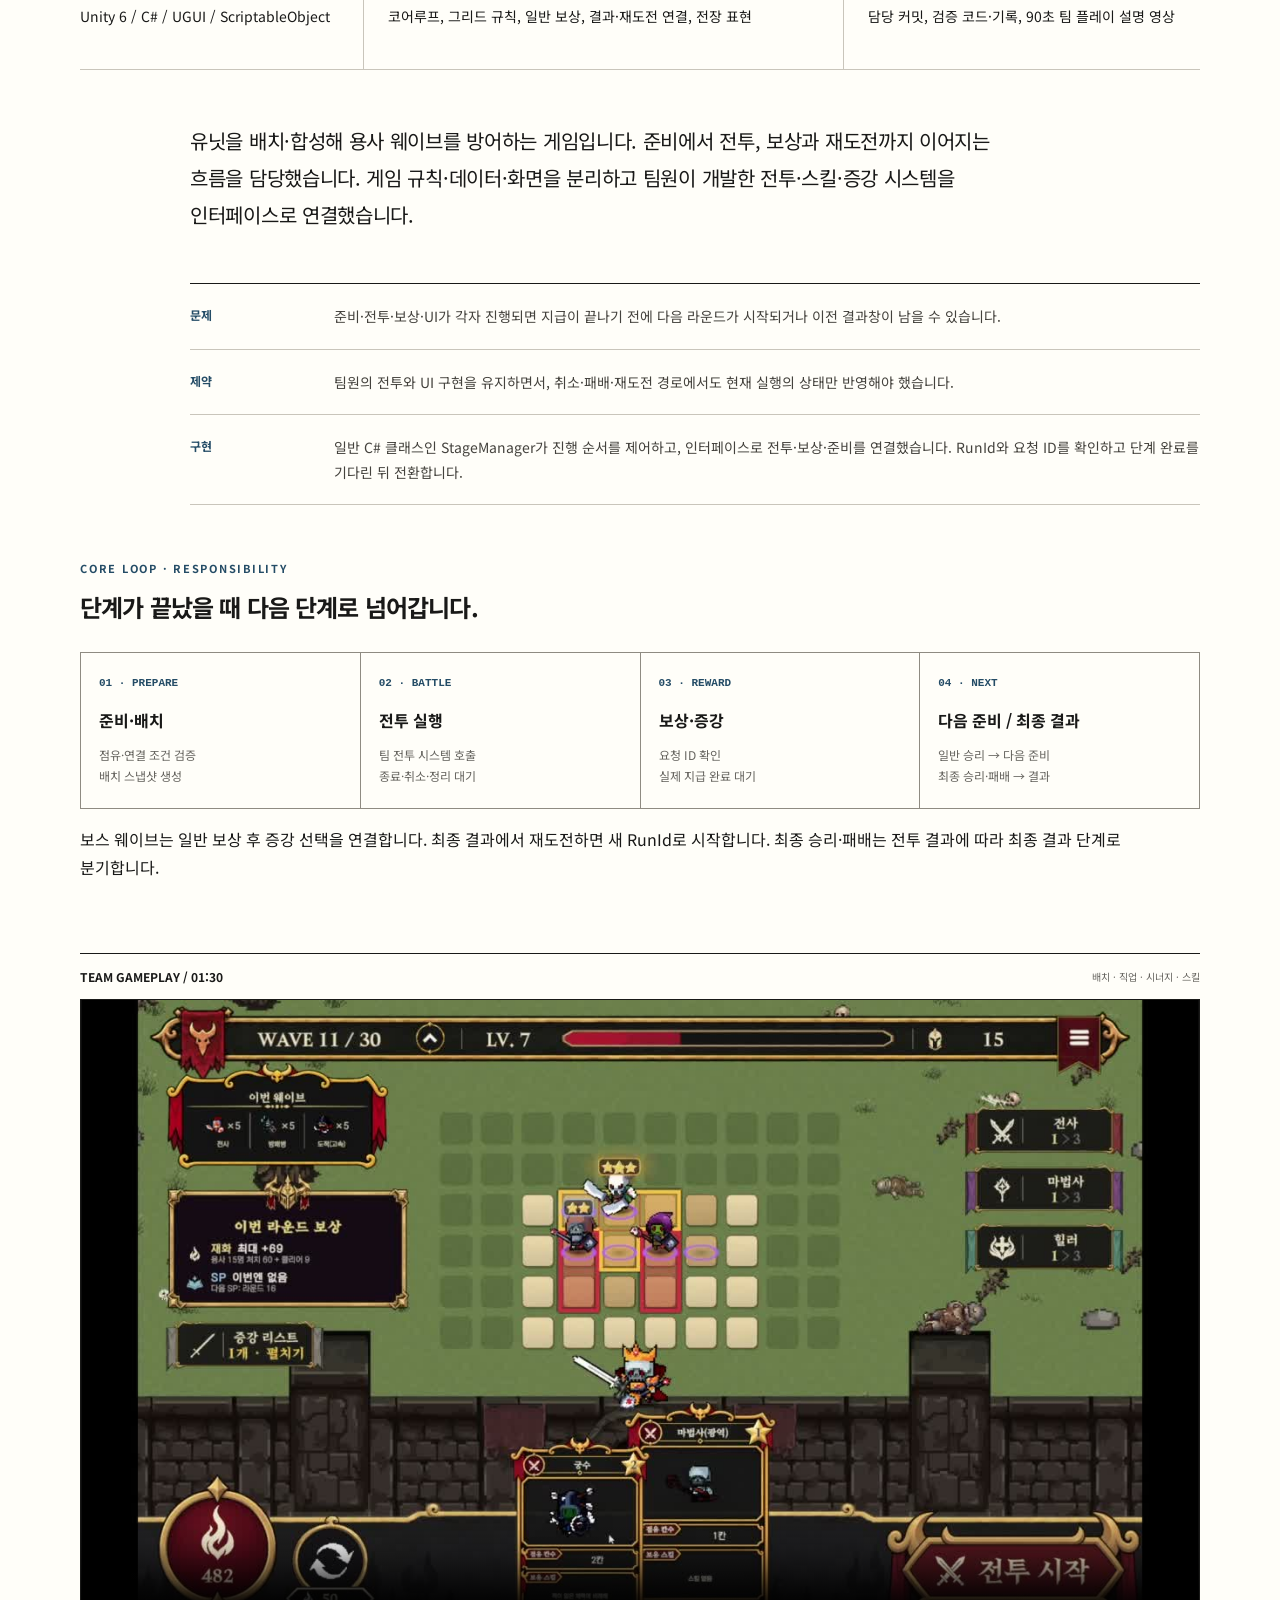
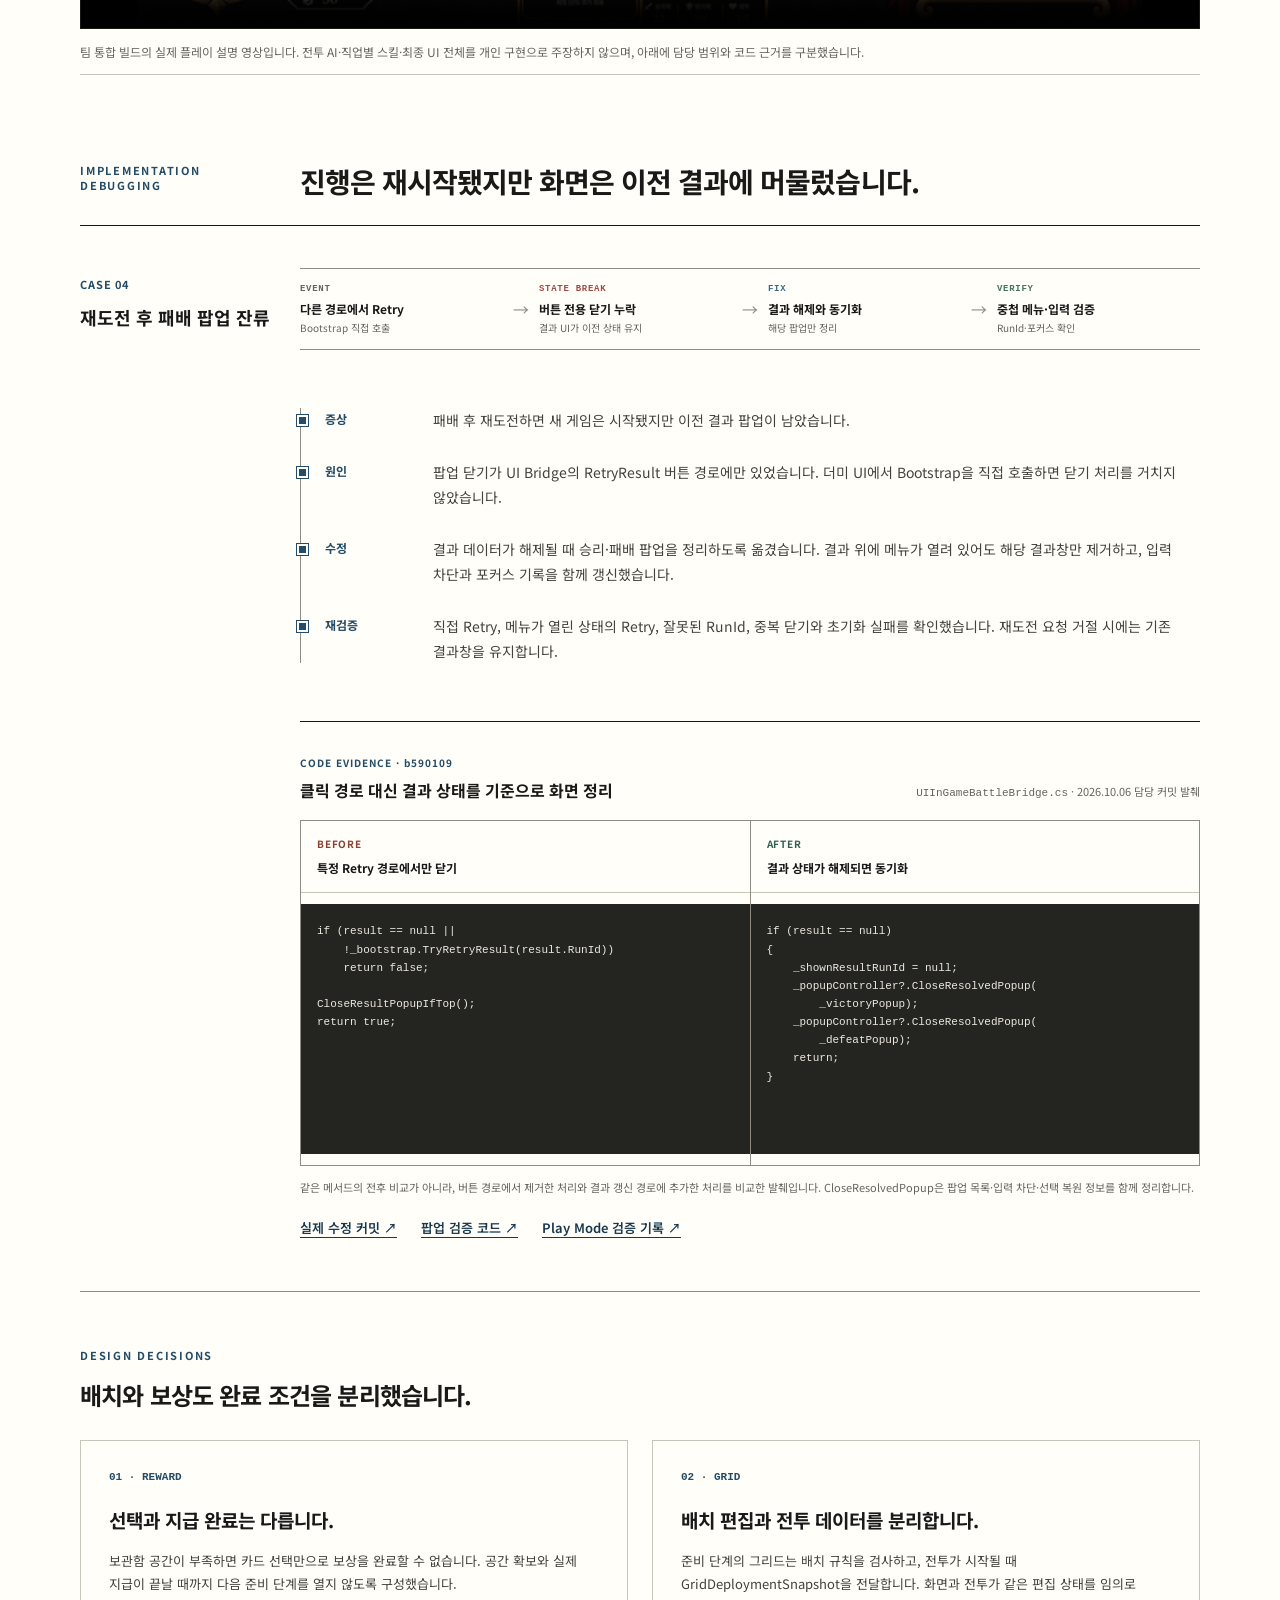
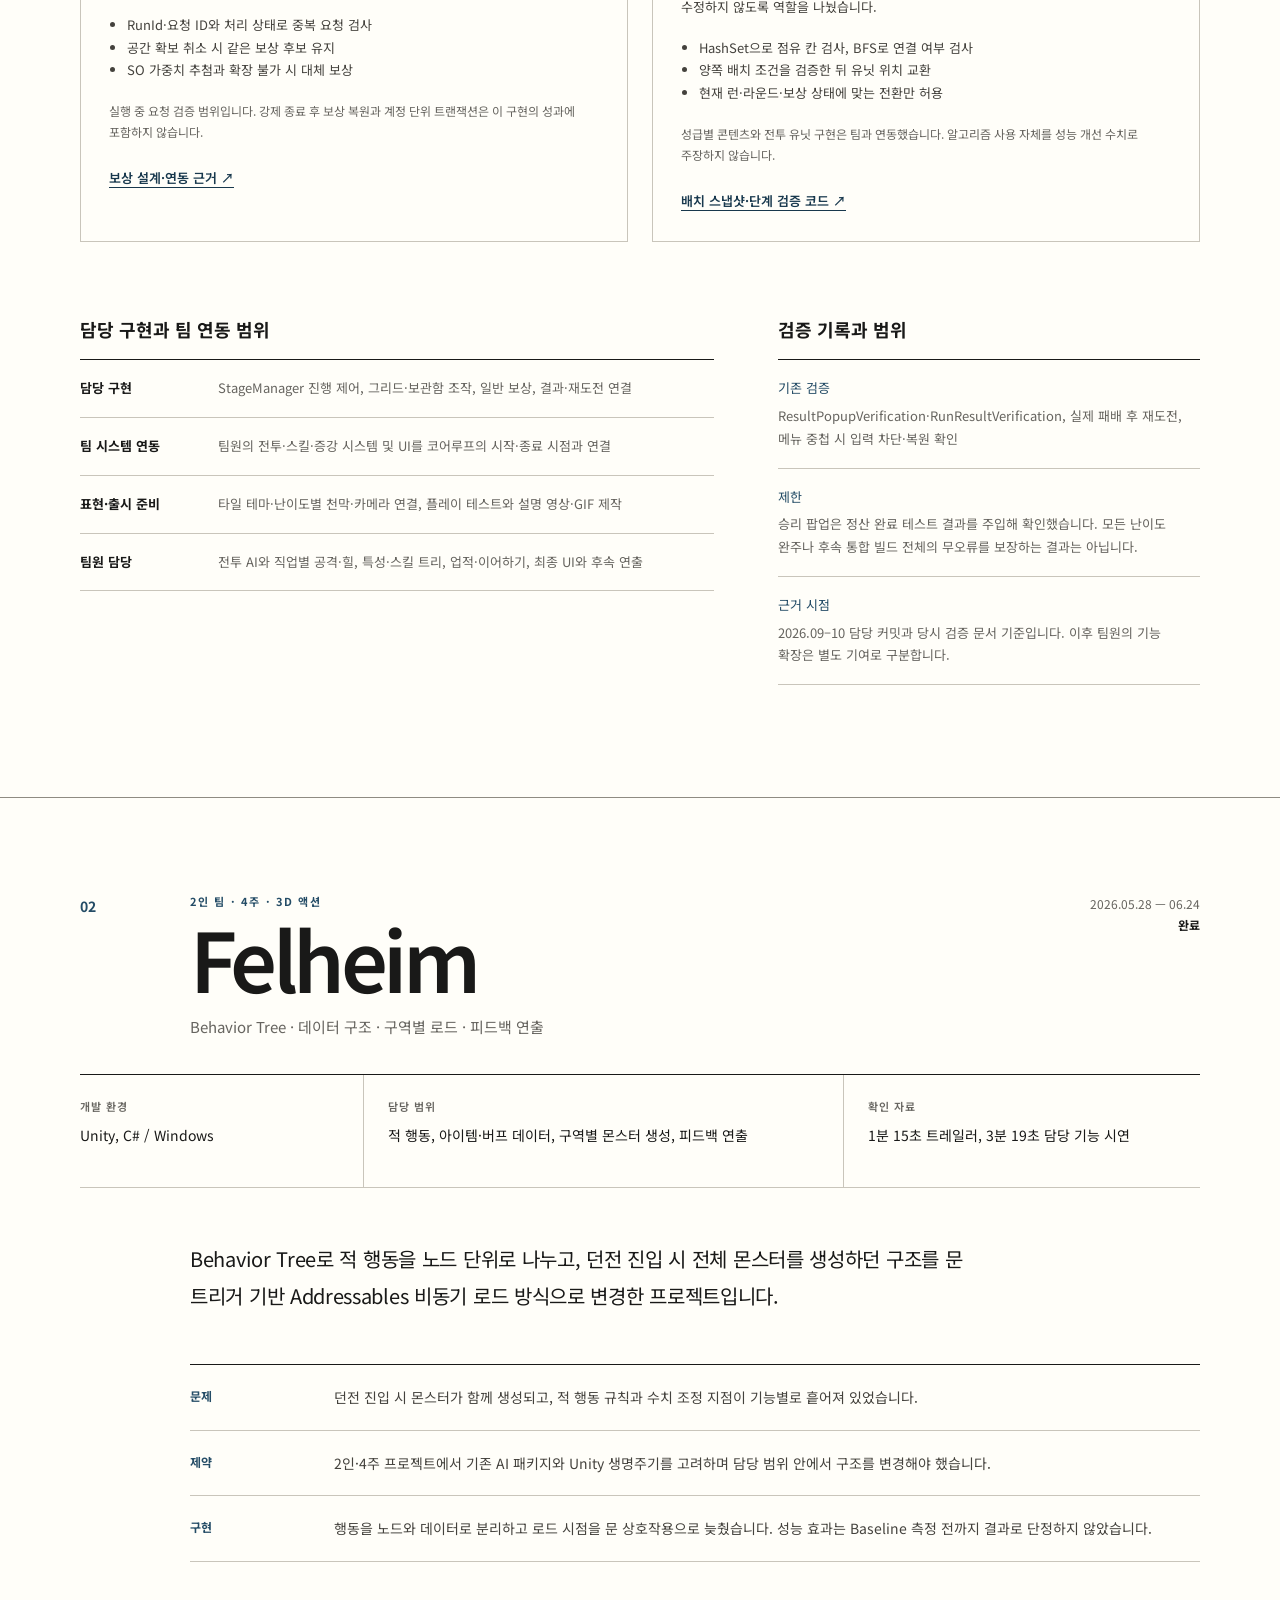
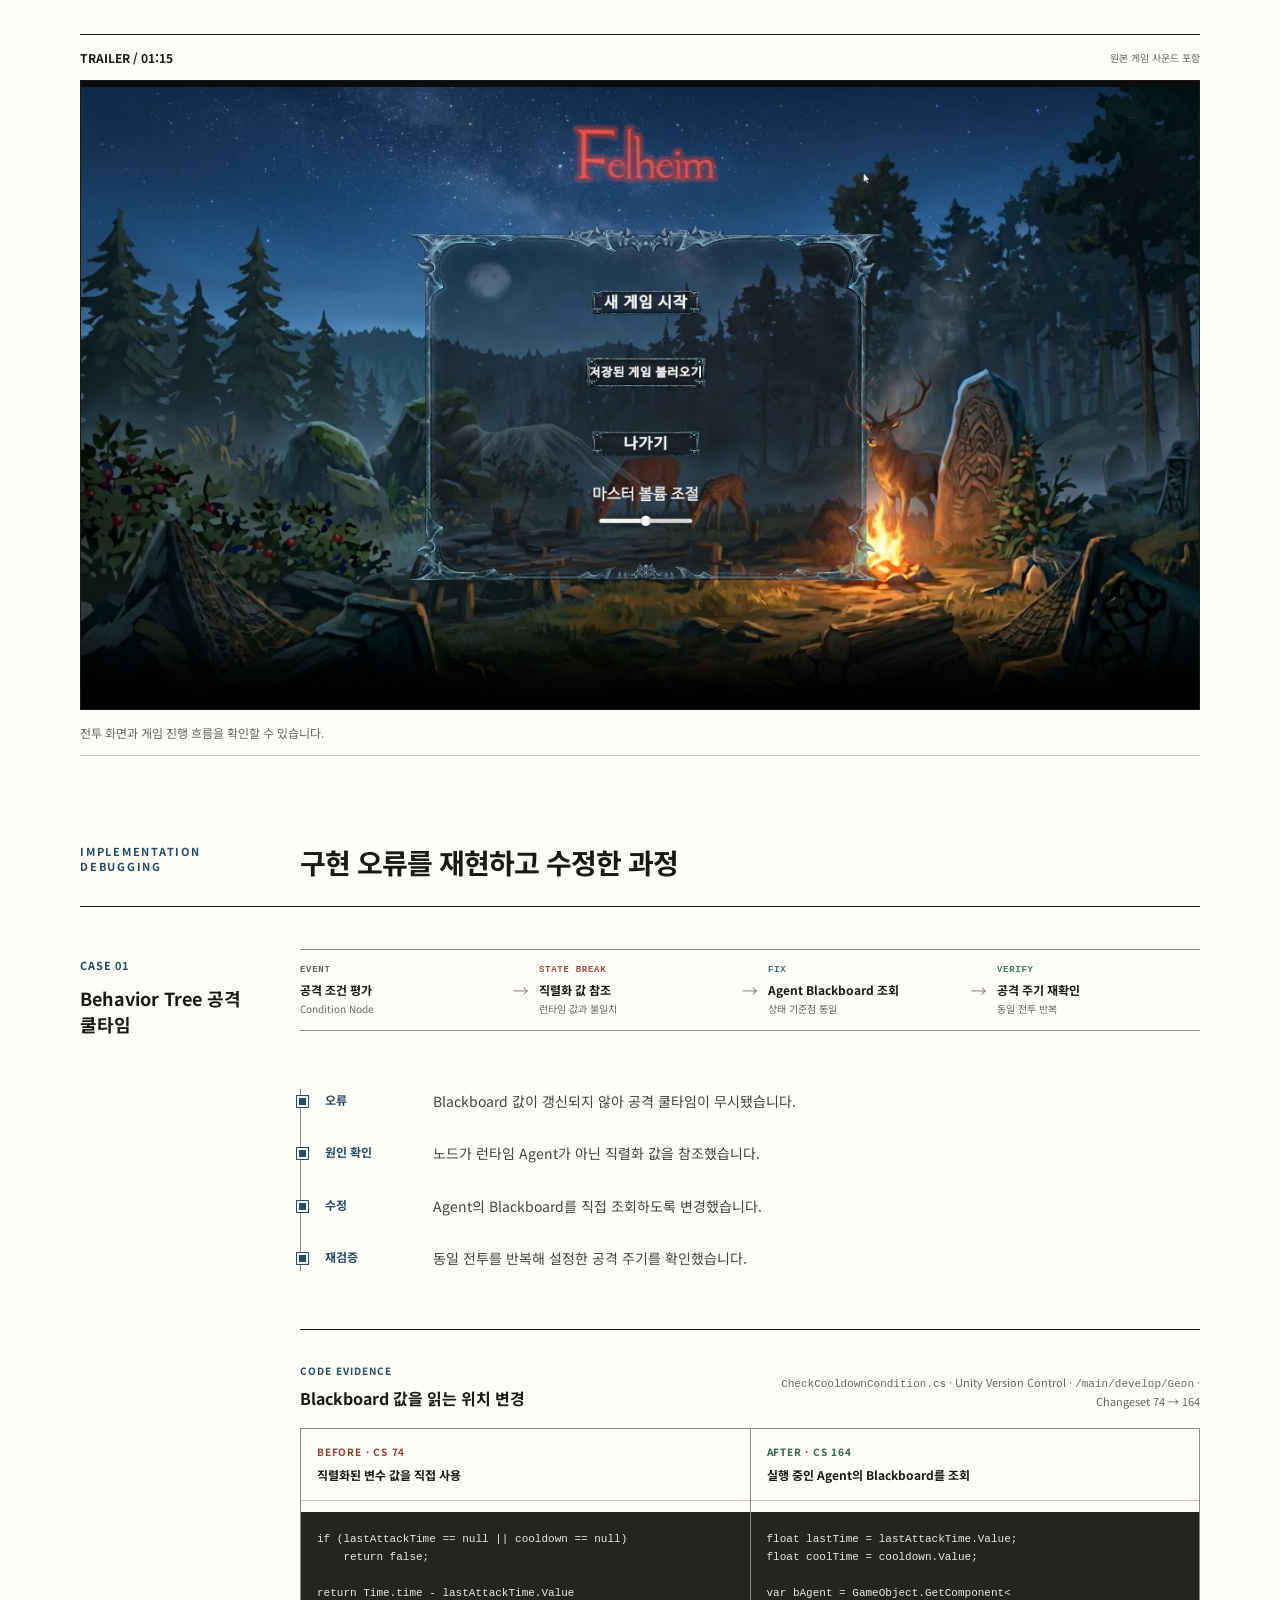
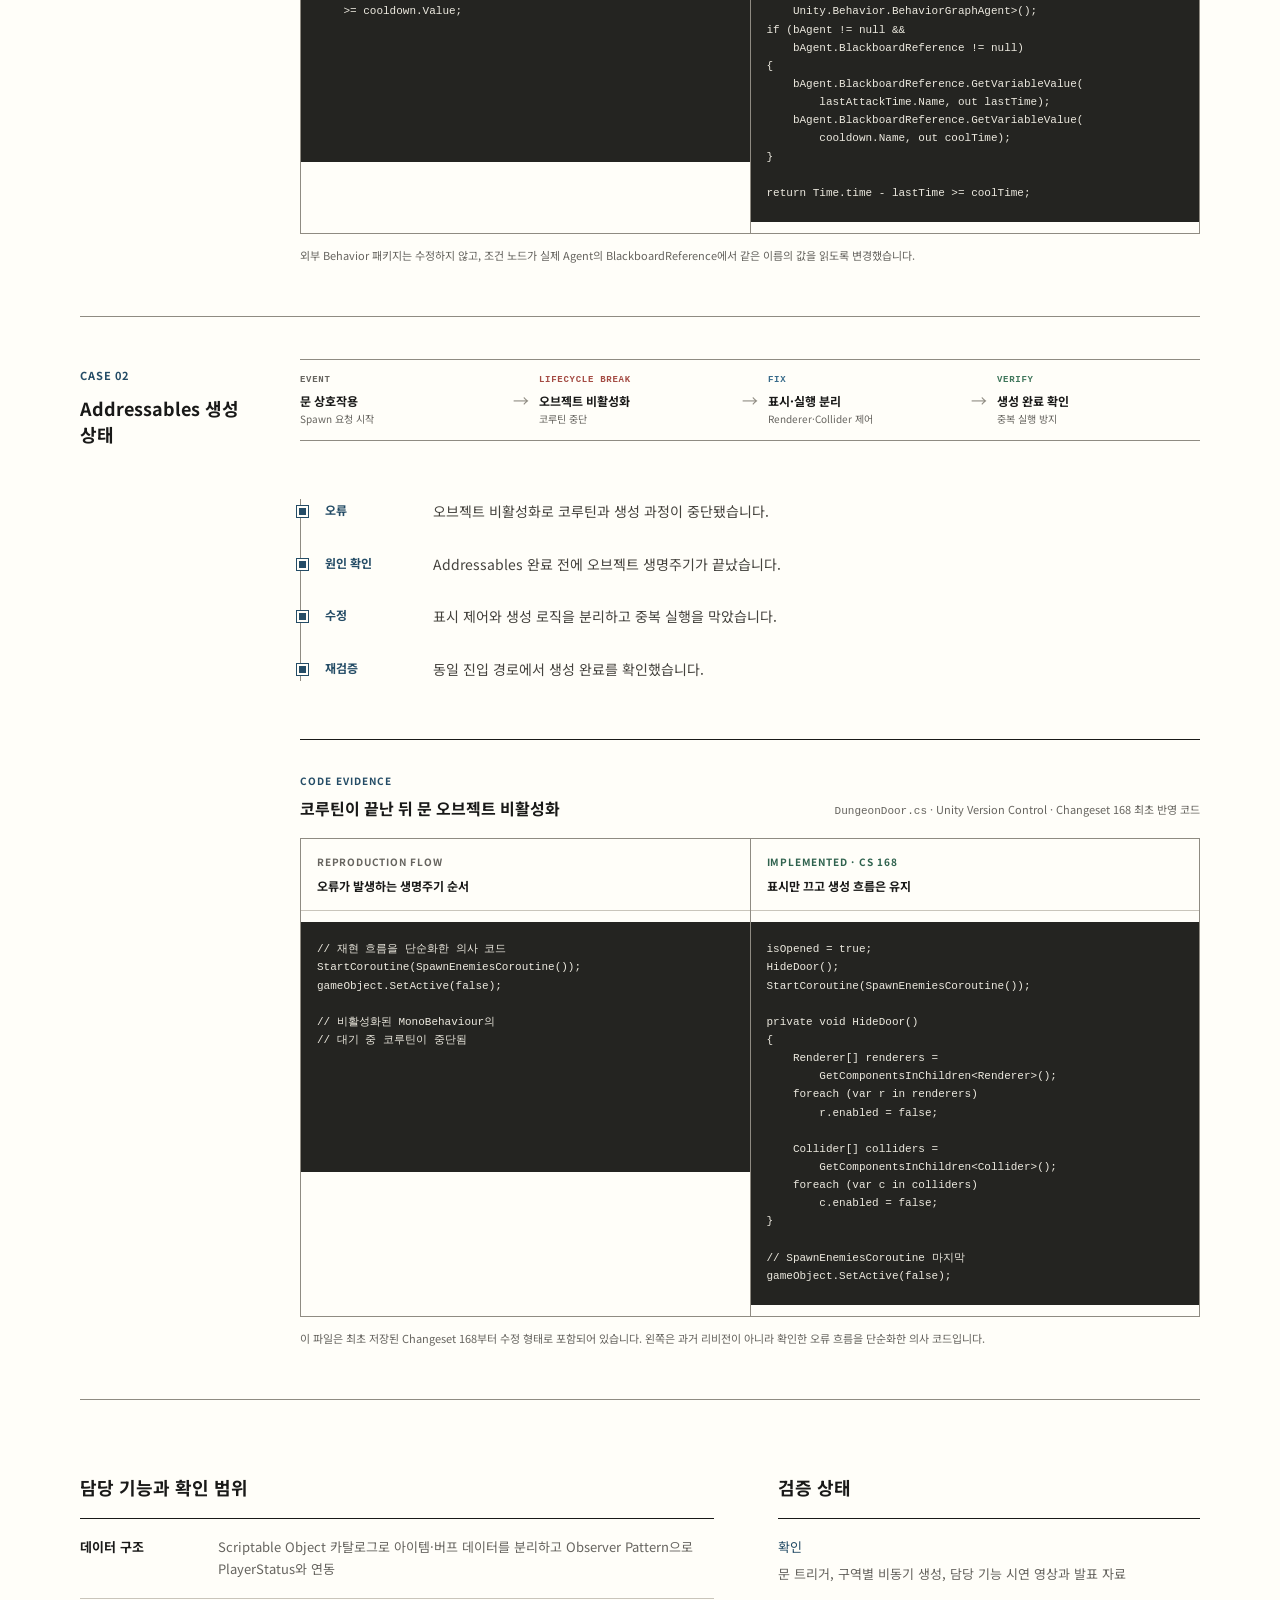
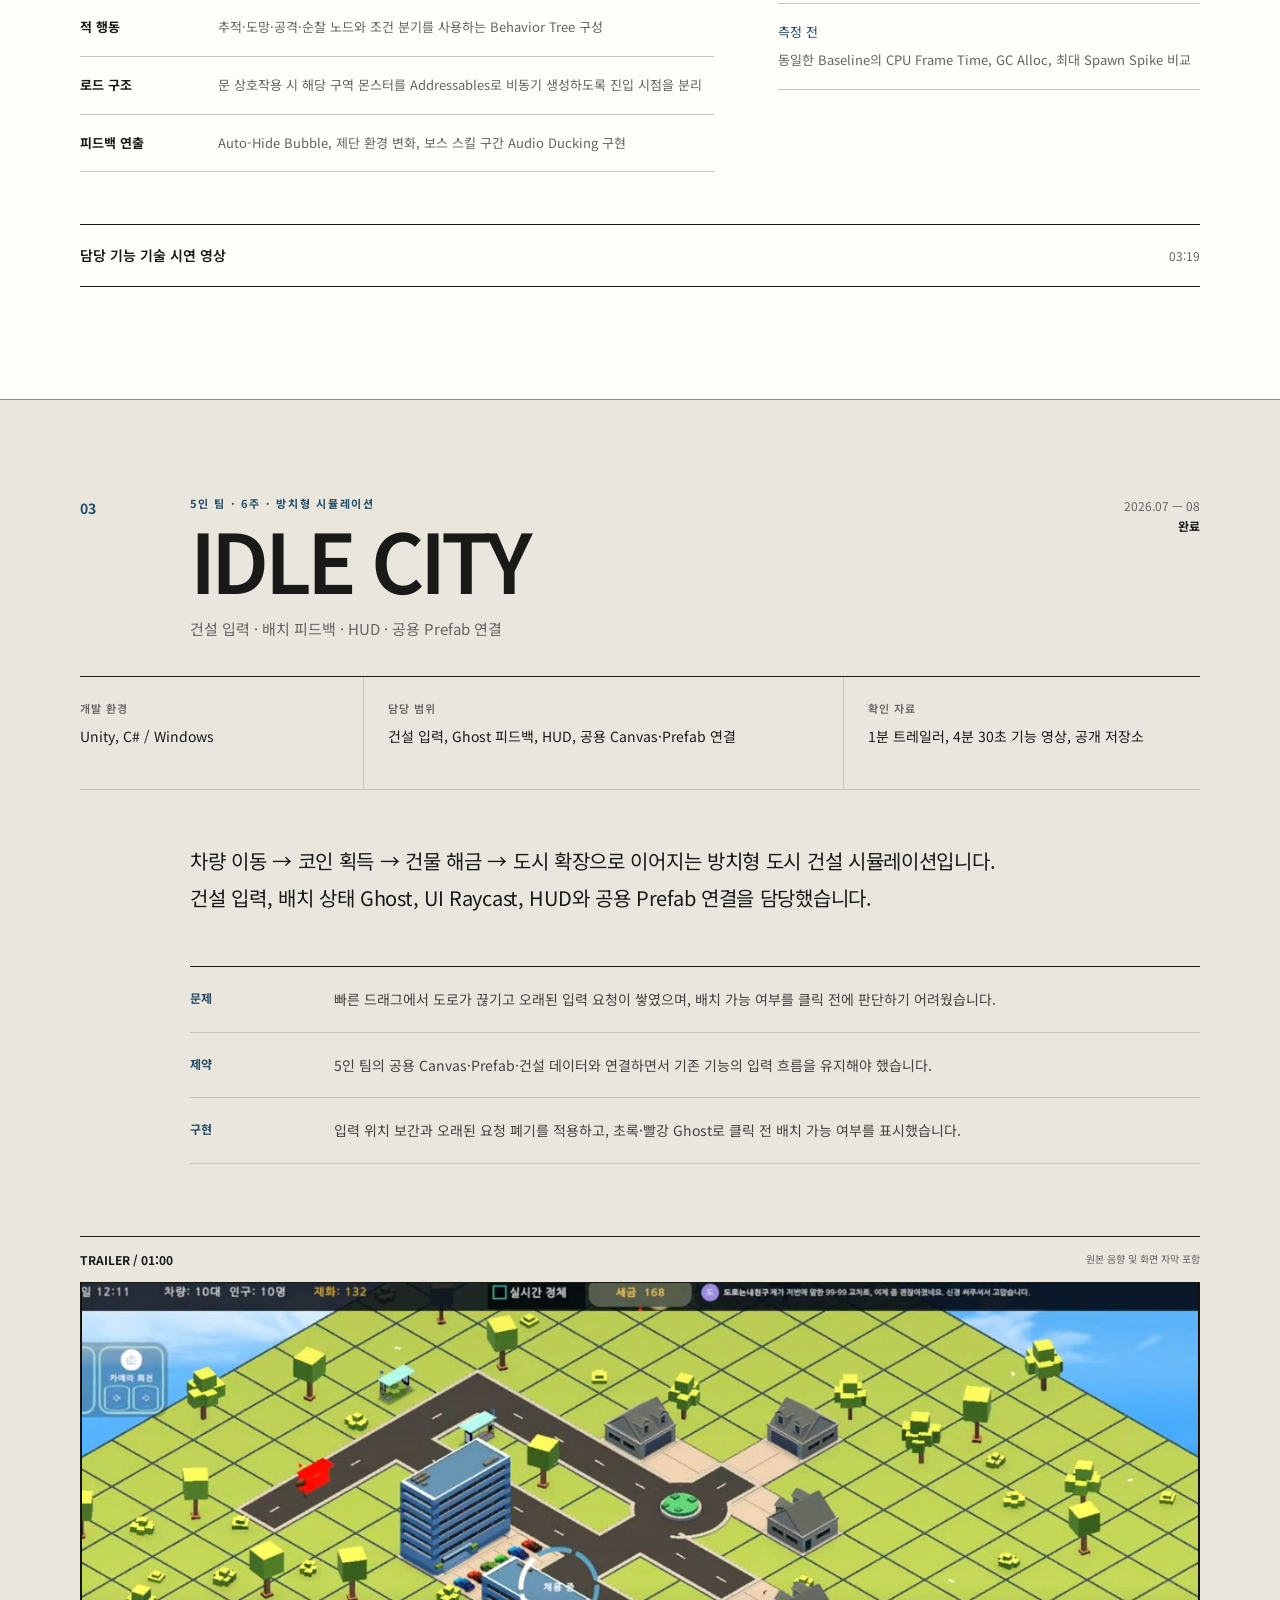
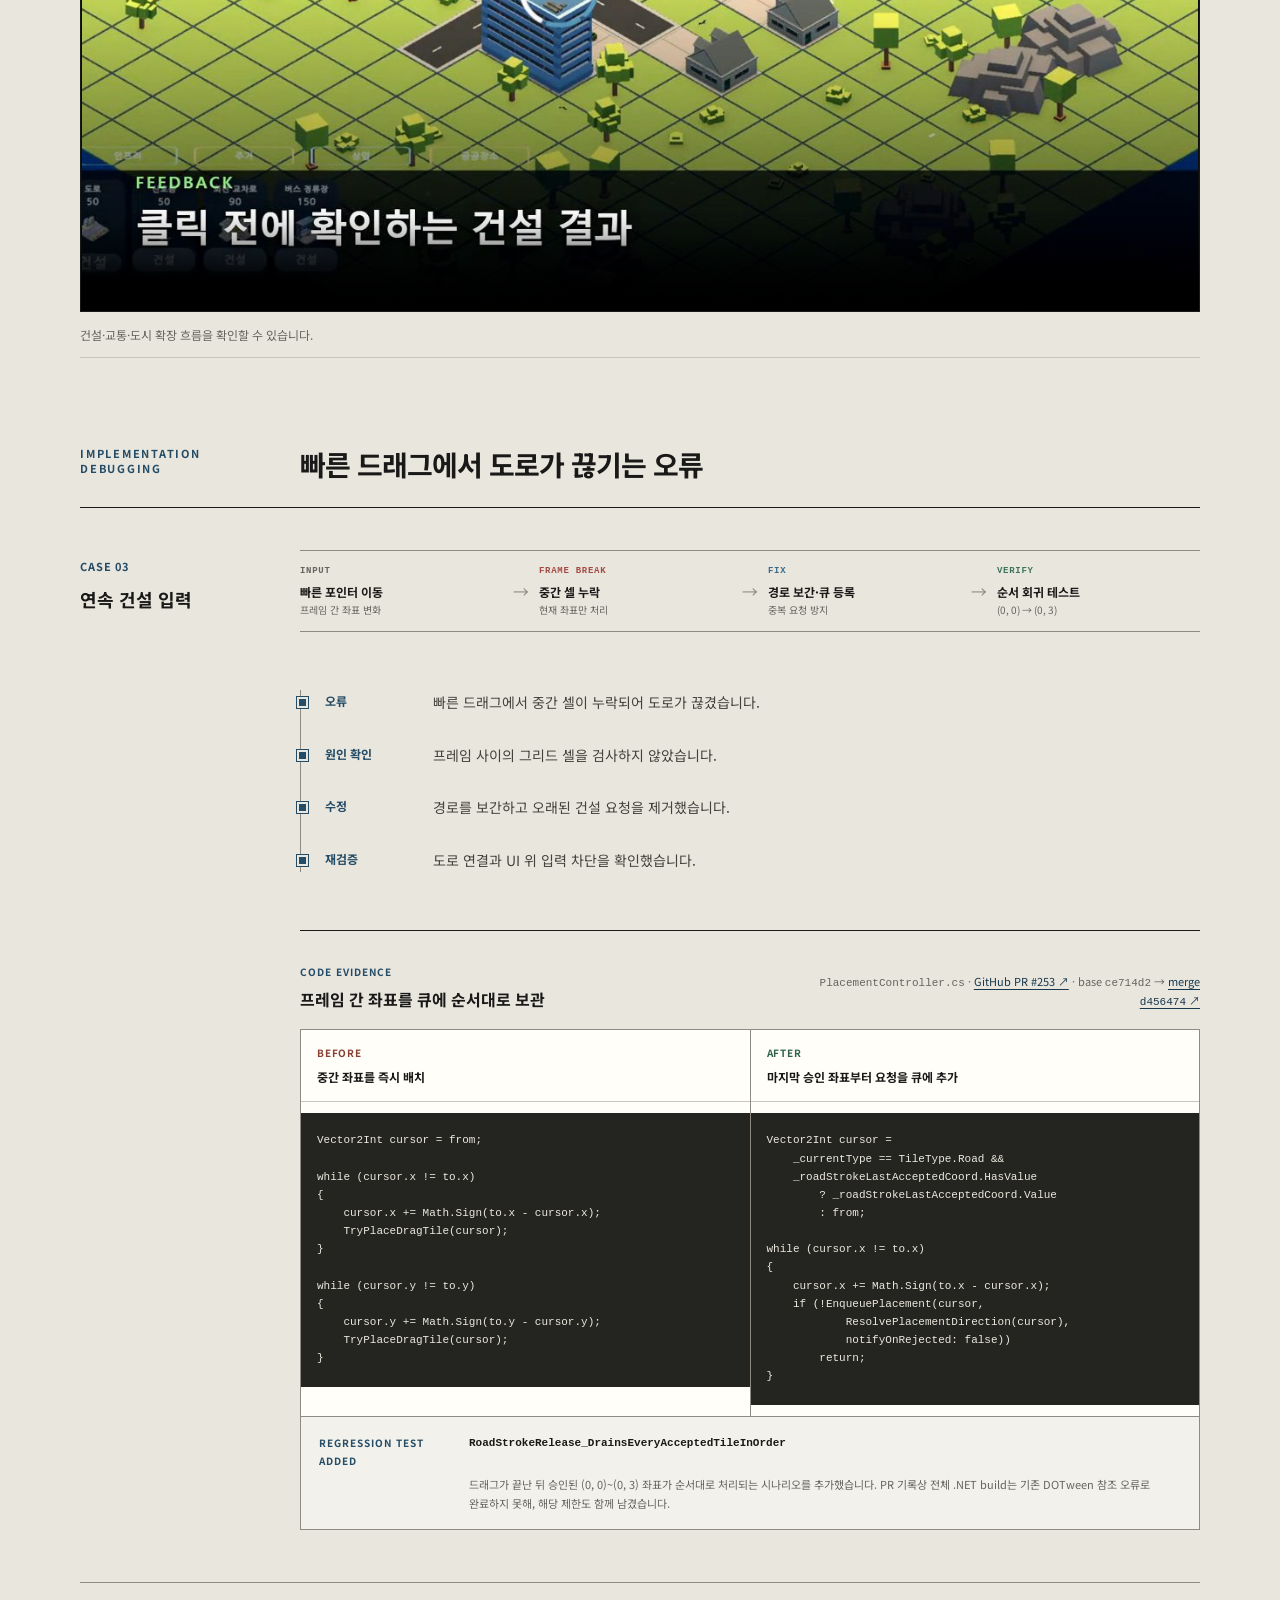
==== commit ad3d3aa5: "feat(portfolio): 코어루프 프로젝트와 넥스트러너스 경력 추가" ====
--- a/index.html
+++ b/index.html
@@ -47,10 +47,10 @@
             <div class="intro-main">
                 <p class="eyebrow">ENTRY-LEVEL UNITY CLIENT PORTFOLIO</p>
                 <h1>상태가 어긋나는<br><em>순간을 추적합니다.</em></h1>
-                <p class="intro-summary">Unity 팀 프로젝트에서 맡은 기능을 구현하고, 프레임 사이의 입력·런타임 참조·비동기 생명주기처럼 눈에 보이는 증상 뒤의 상태 흐름을 다시 검토한 신입 클라이언트 개발자입니다.</p>
+                <p class="intro-summary">Unity 팀 프로젝트에서 맡은 기능을 구현하고, 프레임 사이의 입력·런타임 참조·비동기 생명주기·UI 동기화처럼 눈에 보이는 증상 뒤의 상태 흐름을 다시 검토한 신입 클라이언트 개발자입니다.</p>
                 <div class="intro-links" aria-label="외부 링크">
                     <a class="button button-primary" href="#project-overview">프로젝트와 담당 역할 보기</a>
-                    <a class="button" href="#evidence-index">상태 오류 3건</a>
+                    <a class="button" href="#evidence-index">상태 오류 4건</a>
                     <a class="button" href="#ai-workflow">AI 활용·검증 방식</a>
                     <a class="button" href="https://github.com/kimgeon-3seven" target="_blank" rel="noopener noreferrer">GitHub ↗</a>
                 </div>
@@ -66,20 +66,33 @@
                 </dl>
             </aside>
             <dl class="intro-proof" aria-label="확인 가능한 프로젝트 근거">
-                <div><dt>02</dt><dd>완료한 팀 프로젝트</dd></div>
-                <div><dt>03</dt><dd>상태 오류 분석 사례</dd></div>
+                <div><dt>03</dt><dd>참여한 팀 프로젝트</dd></div>
+                <div><dt>04</dt><dd>상태 오류 분석 사례</dd></div>
                 <div><dt>01</dt><dd>공개 PR·회귀 테스트</dd></div>
-                <div><dt>04</dt><dd>플레이·기술 영상</dd></div>
+                <div><dt>05</dt><dd>플레이·기술 영상</dd></div>
             </dl>
         </section>
 
         <section id="project-overview" class="section-shell project-overview" aria-labelledby="project-overview-title">
             <header class="section-title compact-title">
                 <p class="section-number">PROJECT</p>
-                <div><p class="eyebrow">PROJECT SNAPSHOT</p><h2 id="project-overview-title">두 팀 프로젝트에서 맡은 역할</h2></div>
+                <div><p class="eyebrow">PROJECT SNAPSHOT</p><h2 id="project-overview-title">세 팀 프로젝트에서 맡은 역할</h2></div>
             </header>
             <p class="section-intro">신입 지원자로서 출시 수치보다 프로젝트의 규모, 담당 범위, 현재 확인 가능한 코드와 영상을 먼저 제시합니다.</p>
             <div class="project-snapshot-grid">
+                <article class="snapshot-featured">
+                    <a class="snapshot-media" href="#castle-defense" aria-label="용사때문에 레벨업 담당 기능과 사례로 이동">
+                        <img src="assets/images/castle-defense-preview.jpg" width="1280" height="720" loading="lazy" alt="용사때문에 레벨업의 준비 화면. 그리드 위 유닛과 보관함 카드를 배치하는 장면">
+                        <span>GRID DEFENSE · WINDOWS</span>
+                    </a>
+                    <div class="snapshot-copy">
+                        <p class="release-status">STOVE 심사 접수 · 심사 대기</p>
+                        <div class="snapshot-heading"><h3>용사때문에 레벨업</h3><p>2026.09.02 ~ 2026.10.14</p></div>
+                        <p>넥스트러너스 재직 중 참여한 프로젝트입니다. 준비·전투·보상·재도전 코어루프와 그리드 배치를 담당하고, 팀원의 전투·UI 시스템을 연결했습니다.</p>
+                        <ul><li>런·보상 요청 ID로 단계 전환 검증</li><li>결과 상태와 팝업·입력 차단 동기화</li></ul>
+                        <div class="snapshot-actions"><a href="#castle-defense">담당 기능 보기</a><a href="#castle-case-retry">재도전 UI 오류 사례</a><a href="#castle-gameplay">플레이 영상 01:30</a></div>
+                    </div>
+                </article>
                 <article>
                     <a class="snapshot-media" href="#felheim" aria-label="Felheim 상세 사례로 이동">
                         <img src="felheim_intro.png" alt="Felheim 전투 장면">
@@ -116,13 +129,14 @@
         <section id="evidence-index" class="section-shell evidence-index" aria-labelledby="evidence-index-title">
             <header class="section-title">
                 <p class="section-number">01</p>
-                <div><p class="eyebrow">STATE FAILURE INDEX</p><h2 id="evidence-index-title">상태가 어긋난 세 순간</h2></div>
+                <div><p class="eyebrow">STATE FAILURE INDEX</p><h2 id="evidence-index-title">상태가 어긋난 네 순간</h2></div>
             </header>
             <p class="section-intro">프로젝트 이름보다 오류가 발생한 경계를 기준으로 사례를 다시 묶었습니다. 각 사례는 증상, 상태 흐름, 변경 지점, 재검증 자료 순서로 확인할 수 있습니다.</p>
             <div class="case-index-list">
                 <a href="#felheim-case-cooldown"><span class="case-no">01</span><span class="case-project">런타임 참조</span><strong>상태의 기준점이 달랐습니다</strong><span class="case-tech">Behavior Tree</span><span aria-hidden="true">↘</span></a>
                 <a href="#felheim-case-addressables"><span class="case-no">02</span><span class="case-project">비동기 경계</span><strong>생명주기가 실행을 끊었습니다</strong><span class="case-tech">Addressables</span><span aria-hidden="true">↘</span></a>
                 <a href="#idle-case-drag"><span class="case-no">03</span><span class="case-project">프레임 경계</span><strong>입력 사이의 상태가 사라졌습니다</strong><span class="case-tech">Grid Input</span><span aria-hidden="true">↘</span></a>
+                <a href="#castle-case-retry"><span class="case-no">04</span><span class="case-project">UI 동기화</span><strong>재도전 뒤 이전 결과창이 남았습니다</strong><span class="case-tech">Core Loop · UGUI</span><span aria-hidden="true">↘</span></a>
             </div>
         </section>
 
@@ -140,7 +154,7 @@
             <div class="role-note">
                 <div class="role-view"><span>포트폴리오 공개 기준</span><strong>현재 근거를 다시 확인한 범위만 사례로 사용</strong><p>코드 비교, 변경 기록, 실행 영상 또는 회귀 테스트로 확인할 수 없는 내용은 대표 성과에서 제외했습니다.</p></div>
             </div>
-            <p class="skill-line"><strong>확인된 기술 범위</strong><span>Unity / C# / Behavior Tree / Addressables / Scriptable Object / Observer Pattern / DOTween</span></p>
+            <p class="skill-line"><strong>확인된 기술 범위</strong><span>Unity / C# / async·CancellationToken / UGUI / Grid / ScriptableObject / Behavior Tree / Addressables</span></p>
         </section>
 
         <section id="projects" class="projects">
@@ -149,10 +163,94 @@
                 <div><p class="eyebrow">PROJECTS</p><h2>담당 기능과 구현 오류</h2></div>
             </header>
 
+
+            <article id="castle-defense" class="project chapter castle-chapter" aria-labelledby="castle-title">
+                <div class="section-shell">
+                    <header class="project-header">
+                        <div class="project-number">01</div>
+                        <div class="project-heading"><p class="eyebrow">넥스트러너스 재직 중 참여 · 백팩형 그리드 디펜스 로그라이크</p><h3 id="castle-title">용사때문에 레벨업</h3><p>코어루프 · 그리드 배치 · 보상 처리 · 결과 UI 연동</p></div>
+                        <p class="project-period">개발 기간<br>2026.09.02 ~ 2026.10.14</p>
+                    </header>
+                    <div class="release-note"><strong>STOVE 이용등급·빌드 심사 접수 · 심사 대기</strong><p>2026.10.22 기준 · 이용등급·빌드 심사를 접수하고 심사 시작을 기다리고 있습니다.</p></div>
+                    <dl class="project-meta" aria-label="용사때문에 레벨업 프로젝트 정보">
+                        <div><dt>개발 환경</dt><dd>Unity 6 / C# / UGUI / ScriptableObject</dd></div>
+                        <div><dt>담당 범위</dt><dd>코어루프, 그리드 규칙, 일반 보상, 결과·재도전 연결, 전장 표현</dd></div>
+                        <div><dt>확인 자료</dt><dd>담당 커밋, 검증 코드·기록, 90초 팀 플레이 설명 영상</dd></div>
+                    </dl>
+                    <p class="project-summary">유닛을 배치·합성해 용사 웨이브를 방어하는 게임입니다. 준비에서 전투, 보상과 재도전까지 이어지는 흐름을 담당했습니다. 게임 규칙·데이터·화면을 분리하고 팀원이 개발한 전투·스킬·증강 시스템을 인터페이스로 연결했습니다.</p>
+                    <div class="decision-table" aria-label="코어루프 설계 결정">
+                        <div><span>문제</span><p>준비·전투·보상·UI가 각자 진행되면 지급이 끝나기 전에 다음 라운드가 시작되거나 이전 결과창이 남을 수 있습니다.</p></div>
+                        <div><span>제약</span><p>팀원의 전투와 UI 구현을 유지하면서, 취소·패배·재도전 경로에서도 현재 실행의 상태만 반영해야 했습니다.</p></div>
+                        <div><span>구현</span><p>일반 C# 클래스인 StageManager가 진행 순서를 제어하고, 인터페이스로 전투·보상·준비를 연결했습니다. RunId와 요청 ID를 확인하고 단계 완료를 기다린 뒤 전환합니다.</p></div>
+                    </div>
+                    <section class="castle-flow" aria-labelledby="castle-flow-title">
+                        <p class="eyebrow">CORE LOOP · RESPONSIBILITY</p><h4 id="castle-flow-title">단계가 끝났을 때 다음 단계로 넘어갑니다.</h4>
+                        <ol><li><span>01 · PREPARE</span><strong>준비·배치</strong><p>점유·연결 조건 검증<br>배치 스냅샷 생성</p></li><li><span>02 · BATTLE</span><strong>전투 실행</strong><p>팀 전투 시스템 호출<br>종료·취소·정리 대기</p></li><li><span>03 · REWARD</span><strong>보상·증강</strong><p>요청 ID 확인<br>실제 지급 완료 대기</p></li><li><span>04 · NEXT</span><strong>다음 준비 / 최종 결과</strong><p>일반 승리 → 다음 준비<br>최종 승리·패배 → 결과</p></li></ol>
+                        <p class="note">보스 웨이브는 일반 보상 후 증강 선택을 연결합니다. 최종 결과에서 재도전하면 새 RunId로 시작합니다. 최종 승리·패배는 전투 결과에 따라 최종 결과 단계로 분기합니다.</p>
+                    </section>
+                    <figure id="castle-gameplay" class="media-block">
+                        <div class="media-heading"><span>TEAM GAMEPLAY / 01:30</span><small>배치 · 직업 · 시너지 · 스킬</small></div>
+                        <video controls playsinline preload="none" poster="assets/images/castle-defense-preview.jpg" aria-label="용사때문에 레벨업 90초 플레이 설명 영상"><source src="assets/videos/castle-defense-gameplay.mp4" type="video/mp4">브라우저에서 영상을 재생할 수 없습니다.</video>
+                        <figcaption>팀 통합 빌드의 실제 플레이 설명 영상입니다. 전투 AI·직업별 스킬·최종 UI 전체를 개인 구현으로 주장하지 않으며, 아래에 담당 범위와 코드 근거를 구분했습니다.</figcaption>
+                    </figure>
+                    <section class="debug-section" aria-labelledby="castle-debug-title">
+                        <header><p class="eyebrow">IMPLEMENTATION DEBUGGING</p><h4 id="castle-debug-title">진행은 재시작됐지만 화면은 이전 결과에 머물렀습니다.</h4></header>
+                        <article id="castle-case-retry" class="debug-case">
+                            <div class="debug-case-title"><span>CASE 04</span><h5>재도전 후 패배 팝업 잔류</h5></div>
+                            <div class="case-state-map" aria-label="재도전 UI 동기화 오류와 수정 흐름">
+                                <div data-stage="event"><span>EVENT</span><strong>다른 경로에서 Retry</strong><small>Bootstrap 직접 호출</small></div><i aria-hidden="true">→</i>
+                                <div data-stage="break"><span>STATE BREAK</span><strong>버튼 전용 닫기 누락</strong><small>결과 UI가 이전 상태 유지</small></div><i aria-hidden="true">→</i>
+                                <div data-stage="fix"><span>FIX</span><strong>결과 해제와 동기화</strong><small>해당 팝업만 정리</small></div><i aria-hidden="true">→</i>
+                                <div data-stage="verify"><span>VERIFY</span><strong>중첩 메뉴·입력 검증</strong><small>RunId·포커스 확인</small></div>
+                            </div>
+                            <ol class="debug-steps">
+                                <li><span>증상</span><p>패배 후 재도전하면 새 게임은 시작됐지만 이전 결과 팝업이 남았습니다.</p></li>
+                                <li><span>원인</span><p>팝업 닫기가 UI Bridge의 RetryResult 버튼 경로에만 있었습니다. 더미 UI에서 Bootstrap을 직접 호출하면 닫기 처리를 거치지 않았습니다.</p></li>
+                                <li><span>수정</span><p>결과 데이터가 해제될 때 승리·패배 팝업을 정리하도록 옮겼습니다. 결과 위에 메뉴가 열려 있어도 해당 결과창만 제거하고, 입력 차단과 포커스 기록을 함께 갱신했습니다.</p></li>
+                                <li><span>재검증</span><p>직접 Retry, 메뉴가 열린 상태의 Retry, 잘못된 RunId, 중복 닫기와 초기화 실패를 확인했습니다. 재도전 요청 거절 시에는 기존 결과창을 유지합니다.</p></li>
+                            </ol>
+                            <section class="source-proof" aria-labelledby="castle-retry-code-title">
+                                <header class="source-proof-header"><div><span>CODE EVIDENCE · b590109</span><h6 id="castle-retry-code-title">클릭 경로 대신 결과 상태를 기준으로 화면 정리</h6></div><p><code>UIInGameBattleBridge.cs</code> · 2026.10.06 담당 커밋 발췌</p></header>
+                                <div class="source-compare">
+                                    <figure class="source-pane"><figcaption><span>BEFORE</span><strong>특정 Retry 경로에서만 닫기</strong></figcaption><pre><code>if (result == null ||
+    !_bootstrap.TryRetryResult(result.RunId))
+    return false;
+
+CloseResultPopupIfTop();
+return true;</code></pre></figure>
+                                    <figure class="source-pane source-pane-after"><figcaption><span>AFTER</span><strong>결과 상태가 해제되면 동기화</strong></figcaption><pre><code>if (result == null)
+{
+    _shownResultRunId = null;
+    _popupController?.CloseResolvedPopup(
+        _victoryPopup);
+    _popupController?.CloseResolvedPopup(
+        _defeatPopup);
+    return;
+}</code></pre></figure>
+                                </div>
+                                <p class="source-note">같은 메서드의 전후 비교가 아니라, 버튼 경로에서 제거한 처리와 결과 갱신 경로에 추가한 처리를 비교한 발췌입니다. CloseResolvedPopup은 팝업 목록·입력 차단·선택 복원 정보를 함께 정리합니다.</p>
+                                <div class="castle-evidence-links"><a href="https://github.com/OZ-GAME-LAB/OZGL2_1/commit/b590109b6304a40cafeb664fd52e78e1376f9ba2" target="_blank" rel="noopener noreferrer">실제 수정 커밋 ↗</a><a href="https://github.com/OZ-GAME-LAB/OZGL2_1/blob/b590109b6304a40cafeb664fd52e78e1376f9ba2/Assets/_Project/Scripts/Core/InGame/Editor/ResultPopupVerification.cs" target="_blank" rel="noopener noreferrer">팝업 검증 코드 ↗</a><a href="https://github.com/OZ-GAME-LAB/OZGL2_1/blob/b590109b6304a40cafeb664fd52e78e1376f9ba2/Docs/OutdoorBattlefield-Camps-81.md" target="_blank" rel="noopener noreferrer">Play Mode 검증 기록 ↗</a></div>
+                            </section>
+                        </article>
+                    </section>
+                    <section class="castle-design" aria-labelledby="castle-design-title">
+                        <p class="eyebrow">DESIGN DECISIONS</p><h4 id="castle-design-title">배치와 보상도 완료 조건을 분리했습니다.</h4>
+                        <div class="castle-design-grid">
+                            <article id="castle-reward-design"><span>01 · REWARD</span><h5>선택과 지급 완료는 다릅니다.</h5><p>보관함 공간이 부족하면 카드 선택만으로 보상을 완료할 수 없습니다. 공간 확보와 실제 지급이 끝날 때까지 다음 준비 단계를 열지 않도록 구성했습니다.</p><ul><li>RunId·요청 ID와 처리 상태로 중복 요청 검사</li><li>공간 확보 취소 시 같은 보상 후보 유지</li><li>SO 가중치 추첨과 확장 불가 시 대체 보상</li></ul><p class="note">실행 중 요청 검증 범위입니다. 강제 종료 후 보상 복원과 계정 단위 트랜잭션은 이 구현의 성과에 포함하지 않습니다.</p><a href="https://github.com/OZ-GAME-LAB/OZGL2_1/blob/929f39e/Docs/CoreLoop-GeneralRewards-TeamGuide.md" target="_blank" rel="noopener noreferrer">보상 설계·연동 근거 ↗</a></article>
+                            <article id="castle-grid-design"><span>02 · GRID</span><h5>배치 편집과 전투 데이터를 분리합니다.</h5><p>준비 단계의 그리드는 배치 규칙을 검사하고, 전투가 시작될 때 GridDeploymentSnapshot을 전달합니다. 화면과 전투가 같은 편집 상태를 임의로 수정하지 않도록 역할을 나눴습니다.</p><ul><li>HashSet으로 점유 칸 검사, BFS로 연결 여부 검사</li><li>양쪽 배치 조건을 검증한 뒤 유닛 위치 교환</li><li>현재 런·라운드·보상 상태에 맞는 전환만 허용</li></ul><p class="note">성급별 콘텐츠와 전투 유닛 구현은 팀과 연동했습니다. 알고리즘 사용 자체를 성능 개선 수치로 주장하지 않습니다.</p><a href="https://github.com/OZ-GAME-LAB/OZGL2_1/blob/faf5a4f/Assets/_Project/Scripts/Grid/GridRunSession.cs" target="_blank" rel="noopener noreferrer">배치 스냅샷·단계 검증 코드 ↗</a></article>
+                        </div>
+                    </section>
+                    <div class="project-detail-grid">
+                        <section aria-labelledby="castle-scope-title"><h4 id="castle-scope-title">담당 구현과 팀 연동 범위</h4><ul class="plain-list"><li><strong>담당 구현</strong><span>StageManager 진행 제어, 그리드·보관함 조작, 일반 보상, 결과·재도전 연결</span></li><li><strong>팀 시스템 연동</strong><span>팀원의 전투·스킬·증강 시스템 및 UI를 코어루프의 시작·종료 시점과 연결</span></li><li><strong>표현·출시 준비</strong><span>타일 테마·난이도별 천막·카메라 연결, 플레이 테스트와 설명 영상·GIF 제작</span></li><li><strong>팀원 담당</strong><span>전투 AI와 직업별 공격·힐, 특성·스킬 트리, 업적·이어하기, 최종 UI와 후속 연출</span></li></ul></section>
+                        <section class="verification" aria-labelledby="castle-verify-title"><h4 id="castle-verify-title">검증 기록과 범위</h4><dl><div><dt>기존 검증</dt><dd>ResultPopupVerification·RunResultVerification, 실제 패배 후 재도전, 메뉴 중첩 시 입력 차단·복원 확인</dd></div><div><dt>제한</dt><dd>승리 팝업은 정산 완료 테스트 결과를 주입해 확인했습니다. 모든 난이도 완주나 후속 통합 빌드 전체의 무오류를 보장하는 결과는 아닙니다.</dd></div><div><dt>근거 시점</dt><dd>2026.09–10 담당 커밋과 당시 검증 문서 기준입니다. 이후 팀원의 기능 확장은 별도 기여로 구분합니다.</dd></div></dl></section>
+                    </div>
+                </div>
+            </article>
+
             <article id="felheim" class="project chapter" aria-labelledby="felheim-title">
                 <div class="section-shell">
                     <header class="project-header">
-                        <div class="project-number">01</div>
+                        <div class="project-number">02</div>
                         <div class="project-heading"><p class="eyebrow">2인 팀 · 4주 · 3D 액션</p><h3 id="felheim-title">Felheim</h3><p>Behavior Tree · 데이터 구조 · 구역별 로드 · 피드백 연출</p></div>
                         <p class="project-period">2026.05.28 — 06.24<br><strong>완료</strong></p>
                     </header>
@@ -311,7 +409,7 @@
             <article id="idle-city" class="project chapter chapter-alt" aria-labelledby="idle-city-title">
                 <div class="section-shell">
                     <header class="project-header">
-                        <div class="project-number">02</div>
+                        <div class="project-number">03</div>
                         <div class="project-heading"><p class="eyebrow">5인 팀 · 6주 · 방치형 시뮬레이션</p><h3 id="idle-city-title">IDLE CITY</h3><p>건설 입력 · 배치 피드백 · HUD · 공용 Prefab 연결</p></div>
                         <p class="project-period">2026.07 — 08<br><strong>완료</strong></p>
                     </header>
@@ -414,7 +512,7 @@
         <section id="state-lab" class="section-shell state-lab" aria-labelledby="state-lab-title">
             <header class="section-title">
                 <p class="section-number">04</p>
-                <div><p class="eyebrow">CLIENT STATE LAB</p><h2 id="state-lab-title">두 프로젝트에서 확인한 세 오류 패턴</h2></div>
+                <div><p class="eyebrow">CLIENT STATE LAB</p><h2 id="state-lab-title">세 프로젝트에서 확인한 네 오류 패턴</h2></div>
             </header>
             <p class="section-intro">장르와 기능은 달랐지만 문제는 같은 질문으로 모였습니다. 상태의 주인은 누구인지, 실행은 어디서 끊기는지, 프레임 사이에 무엇이 사라지는지를 확인했습니다.</p>
             <div class="state-pattern-grid">
@@ -435,6 +533,13 @@
                     <h3>Frame Continuity</h3>
                     <p>프레임마다 관찰된 지점만 처리하지 않고, 이전 상태와 현재 상태 사이의 누락 구간을 복원합니다.</p>
                     <a href="#idle-case-drag">드래그 입력 사례 보기 ↗</a>
+                </article>
+
+                <article>
+                    <span class="pattern-index">PATTERN 04</span>
+                    <h3>State-driven UI</h3>
+                    <p>버튼마다 화면을 닫는 대신, 게임의 결과 상태가 해제되는 시점에 팝업·입력 차단·포커스를 함께 동기화합니다.</p>
+                    <a href="#castle-case-retry">재도전 결과 UI 사례 보기 ↗</a>
                 </article>
             </div>
             <div class="mmorpg-bridge">
@@ -512,15 +617,21 @@
         <section id="education" class="section-shell background" aria-labelledby="background-title">
             <header class="section-title">
                 <p class="section-number">06</p>
-                <div><p class="eyebrow">BACKGROUND</p><h2 id="background-title">교육 및 자료 현황</h2></div>
+                <div><p class="eyebrow">BACKGROUND</p><h2 id="background-title">경력·교육 및 자료 현황</h2></div>
             </header>
+            <section class="employment-history" aria-labelledby="employment-title">
+                <h3 id="employment-title">경력</h3>
+                <div class="employment-heading"><strong>넥스트러너스</strong><span>계약 기간 · <time datetime="2026-09-02">2026.09.02</time> ~ <time datetime="2026-10-14">2026.10.14</time></span></div>
+                <p>재직 기간에 「용사때문에 레벨업」 개발에 참여했습니다. 코어루프·그리드 배치·일반 보상·결과 및 재도전 연결을 담당했습니다.</p>
+                <a class="text-link" href="#castle-defense">담당 프로젝트와 구현 근거 보기 ↗</a>
+            </section>
             <div class="education-list">
-                <div><time>2026.02 — 08</time><strong>오즈코딩스쿨 게임개발캠프 5기</strong><span>수료</span></div>
+                <div><time>2026.02.05 ~ 2026.08.19</time><strong>오즈코딩스쿨 · AI를 활용한 차세대 스마트 게임 개발자 양성과정</strong><span>수료</span></div>
                 <div><time>2019.03 — 2026.02</time><strong>고려대학교 세종캠퍼스 · 인문사회디지털융합 / 미디어문예창작</strong><span>수료</span></div>
             </div>
             <section class="material-status" aria-labelledby="material-status-title">
                 <h3 id="material-status-title">자료 현황</h3>
-                <dl><div><dt>확인 가능</dt><dd>상태 오류 3건의 코드 비교, Felheim 담당 기능 시연, IDLE CITY 공개 저장소·PR·회귀 테스트·플레이 영상</dd></div><div><dt>개발 방식</dt><dd>문제 정의 → 계획·승인 → AI 보조 구현 → diff·실행 검토 → Git 기록 순서와 사람·AI의 책임 범위</dd></div><div><dt>측정 전</dt><dd>동일 조건의 CPU Frame Time·GC Alloc·최대 Spawn Spike 전후 비교는 성능 결과로 주장하지 않음</dd></div></dl>
+                <dl><div><dt>확인 가능</dt><dd>상태 오류 4건의 코드 비교, 용사때문에 레벨업의 코어루프·보상 설계와 검증 기록, Felheim 기술 시연, IDLE CITY 공개 PR·회귀 테스트·플레이 영상</dd></div><div><dt>개발 방식</dt><dd>문제 정의 → 계획·승인 → AI 보조 구현 → diff·실행 검토 → Git 기록 순서와 사람·AI의 책임 범위</dd></div><div><dt>측정 전</dt><dd>동일 조건의 CPU Frame Time·GC Alloc·최대 Spawn Spike 전후 비교는 성능 결과로 주장하지 않음</dd></div></dl>
             </section>
             <section class="entry-growth" aria-labelledby="entry-growth-title">
                 <header><p class="eyebrow">ENTRY-LEVEL GROWTH</p><h3 id="entry-growth-title">현재 경험을 다음 기본기로 확장합니다.</h3></header>
--- a/style.css
+++ b/style.css
@@ -1146,6 +1146,20 @@
     border-top: 1px solid var(--line-dark);
 }
 
+.employment-history {
+    margin: 48px 0 0 110px;
+    padding: 26px;
+    border: 1px solid var(--line-dark);
+    background: var(--white);
+}
+.employment-history h3 { font-size: 18px; margin-bottom: 20px; }
+.employment-heading { display: flex; flex-wrap: wrap; align-items: baseline; gap: 8px 24px; }
+.employment-heading strong { font-size: 21px; }
+.employment-heading span { font-size: 13px; color: var(--muted); }
+.employment-history p { font-size: 14px; margin: 16px 0; }
+.employment-history a { font-size: 13px; }
+@media (max-width: 900px) { .employment-history { margin-left: 0; } }
+
 .education-list {
     margin: 54px 0 0 110px;
     border-top: 1px solid var(--ink);
@@ -1969,3 +1983,46 @@
     }
 }
 
+
+/* Core-loop project: retain the existing editorial layout and component styles. */
+.snapshot-featured { grid-column: 1 / -1; display: grid; grid-template-columns: 1.05fr 1fr; }
+.snapshot-featured .snapshot-media { height: 100%; min-height: 280px; aspect-ratio: auto; }
+.snapshot-featured .snapshot-media img { object-fit: contain; }
+.snapshot-featured .snapshot-copy > p { min-height: 0; }
+.snapshot-featured .snapshot-heading { flex-wrap: wrap; gap: 8px 20px; }
+.release-status { color: var(--accent-dark); font-size: 11px; font-weight: 700; margin: 0 0 12px; }
+.snapshot-featured .snapshot-copy > .release-status { margin-top: 0; color: var(--accent-dark); font-size: 11px; }
+.snapshot-actions { flex-wrap: wrap; }
+.release-note { margin: 32px 0; padding: 20px 24px; border: 1px solid #bac9bc; border-left: 4px solid var(--signal-verify); background: #edf1e9; }
+.release-note strong { font-size: 15px; color: #315941; }
+.release-note p { color: #4f5b4e; font-size: 12px; margin-top: 6px; }
+.castle-flow, .castle-design { margin-top: 56px; }
+.castle-flow h4, .castle-design h4 { font-size: 24px; letter-spacing: -0.035em; margin-top: 10px; }
+.castle-flow ol { display: grid; grid-template-columns: repeat(4, minmax(0, 1fr)); gap: 1px; list-style: none; padding: 0; margin: 24px 0 16px; border: 1px solid var(--line-dark); background: var(--line-dark); }
+.castle-flow li { padding: 22px 18px; background: var(--white); min-width: 0; }
+.castle-flow li span, .castle-design-grid article > span { display: block; color: var(--accent); font: 700 11px/1.5 Consolas, monospace; }
+.castle-flow li strong { display: block; font-size: 16px; margin: 14px 0 10px; }
+.castle-flow li p { font-size: 12px; color: var(--muted); }
+.castle-evidence-links { display: flex; flex-wrap: wrap; gap: 12px 24px; margin-top: 20px; }
+.castle-evidence-links a, .castle-design-grid a { color: var(--accent-dark); font-size: 13px; font-weight: 600; text-decoration: underline; text-underline-offset: 4px; }
+.castle-design-grid { display: grid; grid-template-columns: repeat(2, minmax(0, 1fr)); gap: 24px; margin-top: 24px; }
+.castle-design-grid article { padding: 28px; background: var(--white); border: 1px solid var(--line); min-width: 0; }
+.castle-design-grid h5 { font-size: 19px; margin: 18px 0 14px; }
+.castle-design-grid p, .castle-design-grid ul { font-size: 13px; color: #44423d; }
+.castle-design-grid ul { margin: 18px 0; padding-left: 18px; }
+.castle-design-grid .note { font-size: 12px; color: var(--muted); margin-bottom: 20px; }
+.castle-chapter code { overflow-wrap: anywhere; }
+.state-pattern-grid { grid-template-columns: repeat(2, minmax(0, 1fr)); }
+@media (max-width: 900px) {
+    .snapshot-featured { grid-template-columns: 1fr; }
+    .snapshot-featured .snapshot-media { min-height: 0; aspect-ratio: 16 / 9; }
+    .castle-flow ol { grid-template-columns: repeat(2, minmax(0, 1fr)); }
+}
+@media (max-width: 640px) {
+    .castle-design-grid, .state-pattern-grid { grid-template-columns: 1fr; }
+    .castle-chapter .project-heading h3 { font-size: clamp(24px, 8vw, 36px); word-break: keep-all; }
+    .castle-flow h4, .castle-design h4 { font-size: 21px; }
+    .castle-design-grid article { padding: 22px; }
+    .release-note { padding: 16px; }
+    .castle-flow li { padding: 16px 12px; }
+}
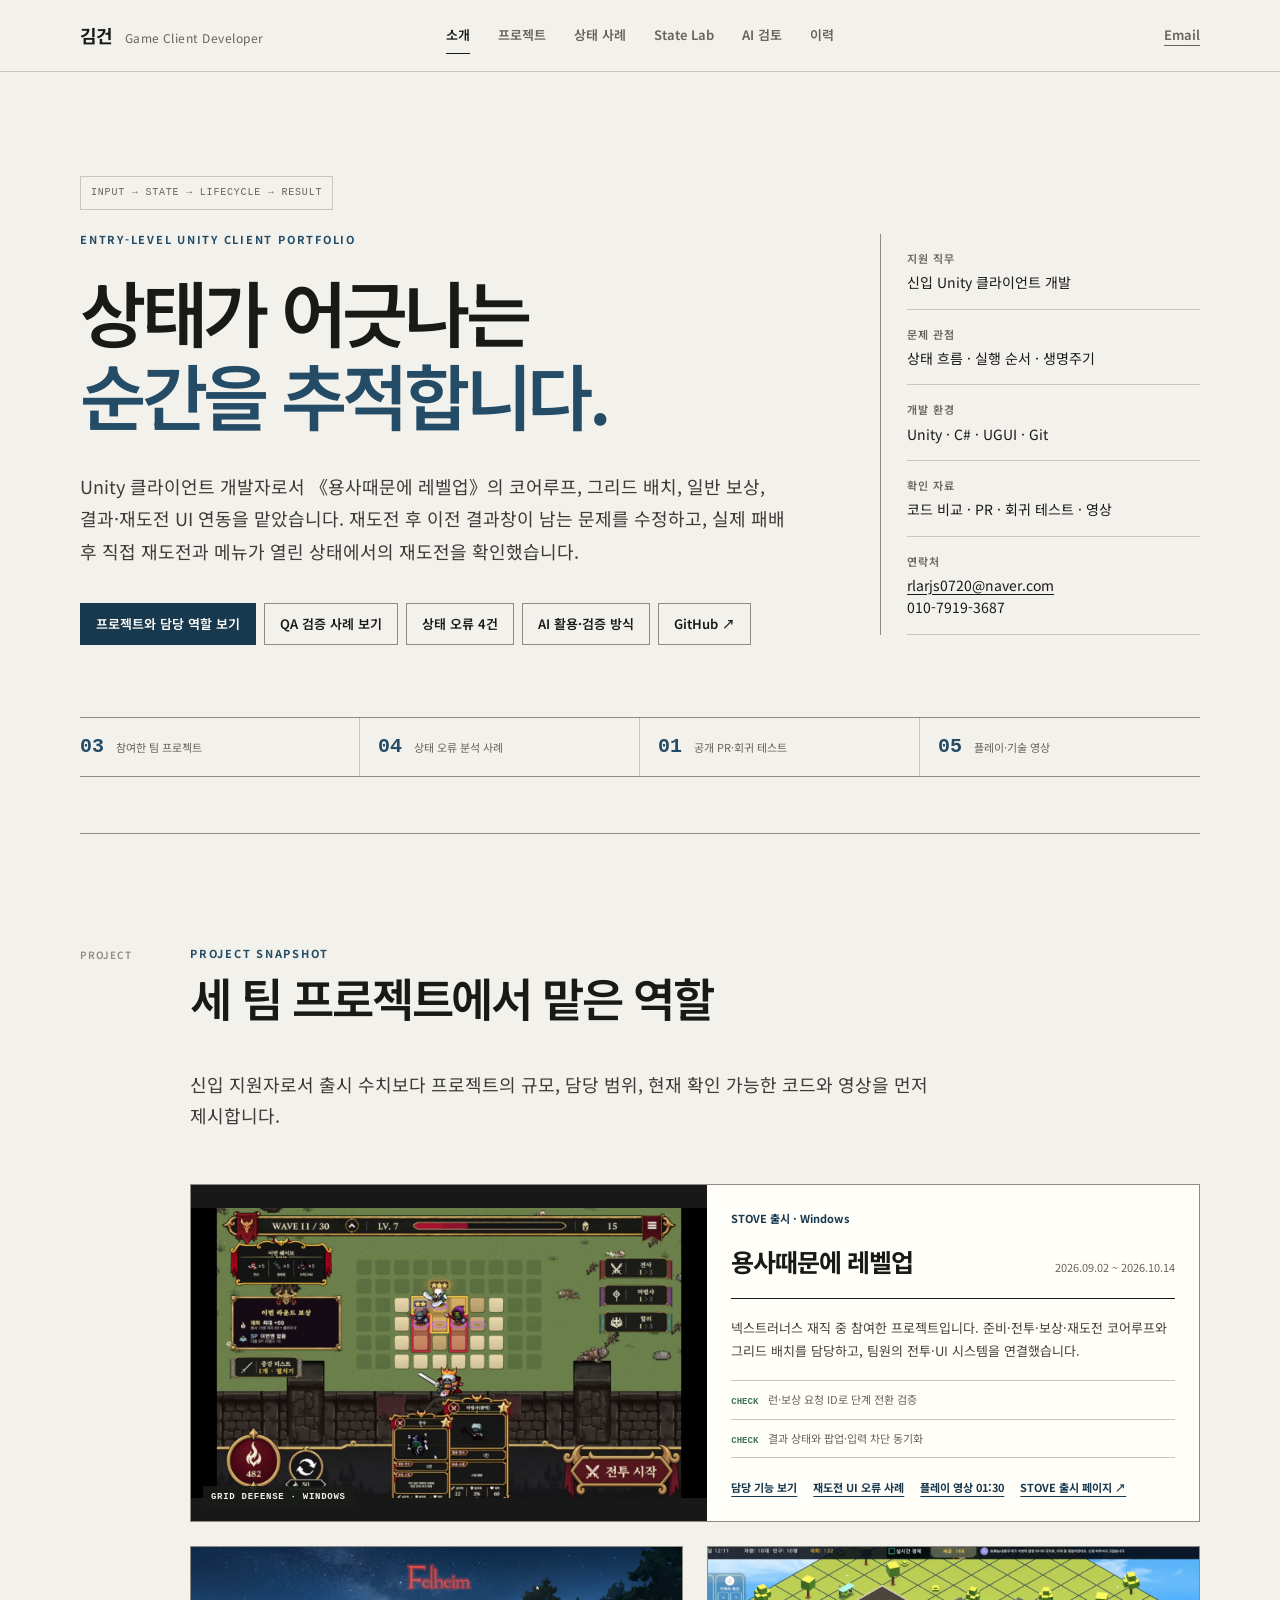
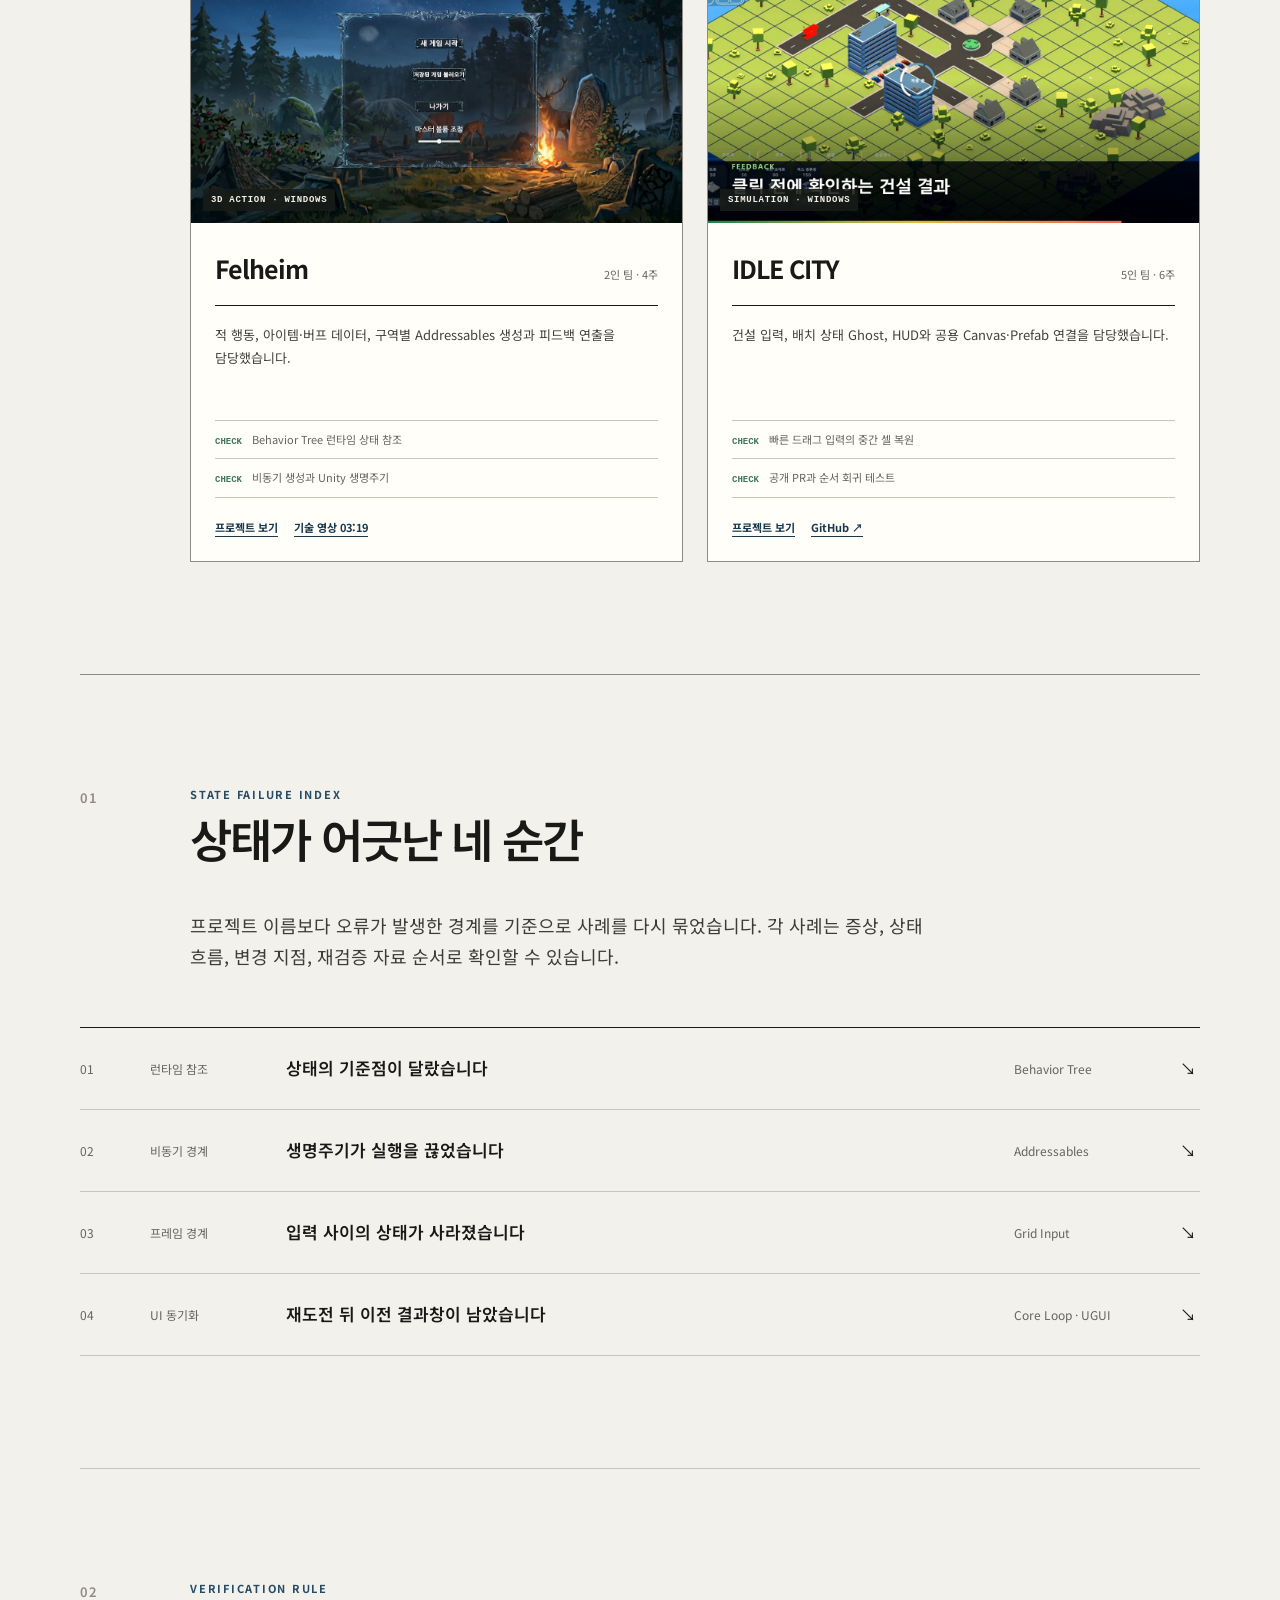
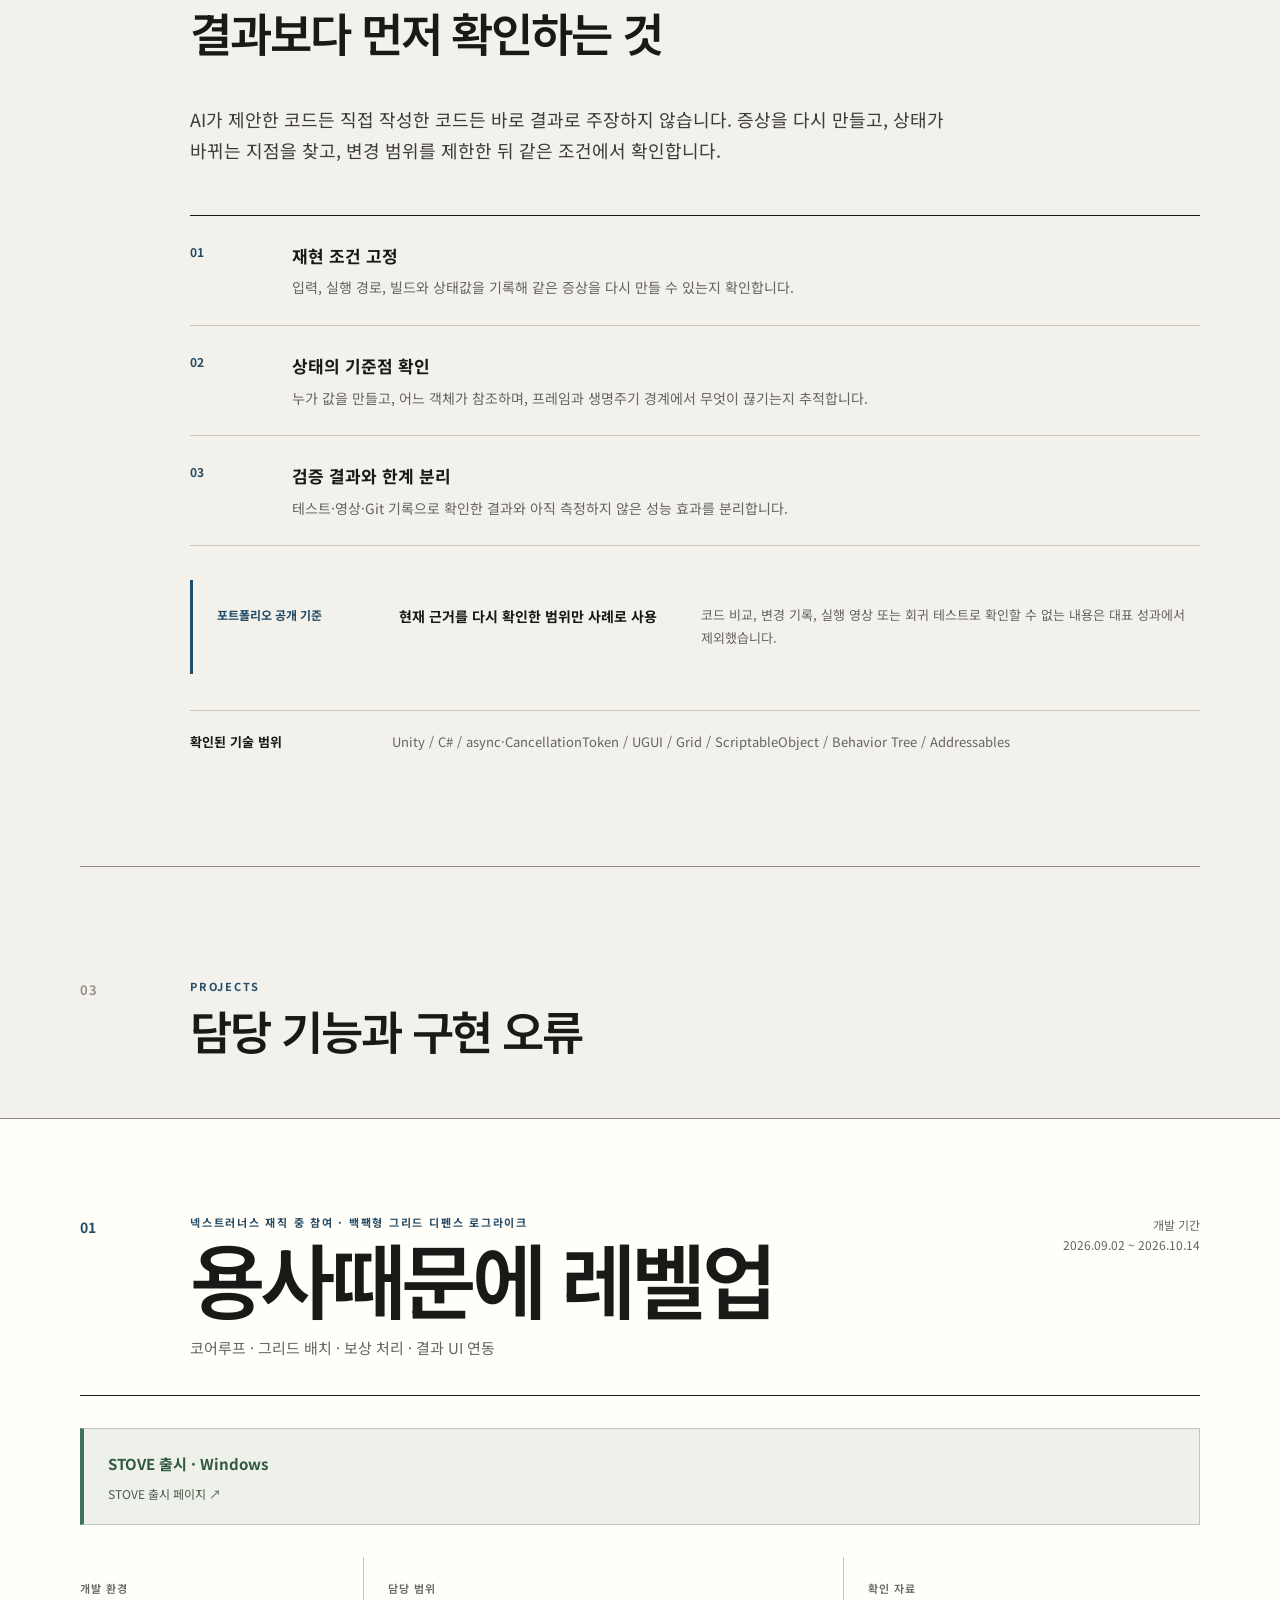
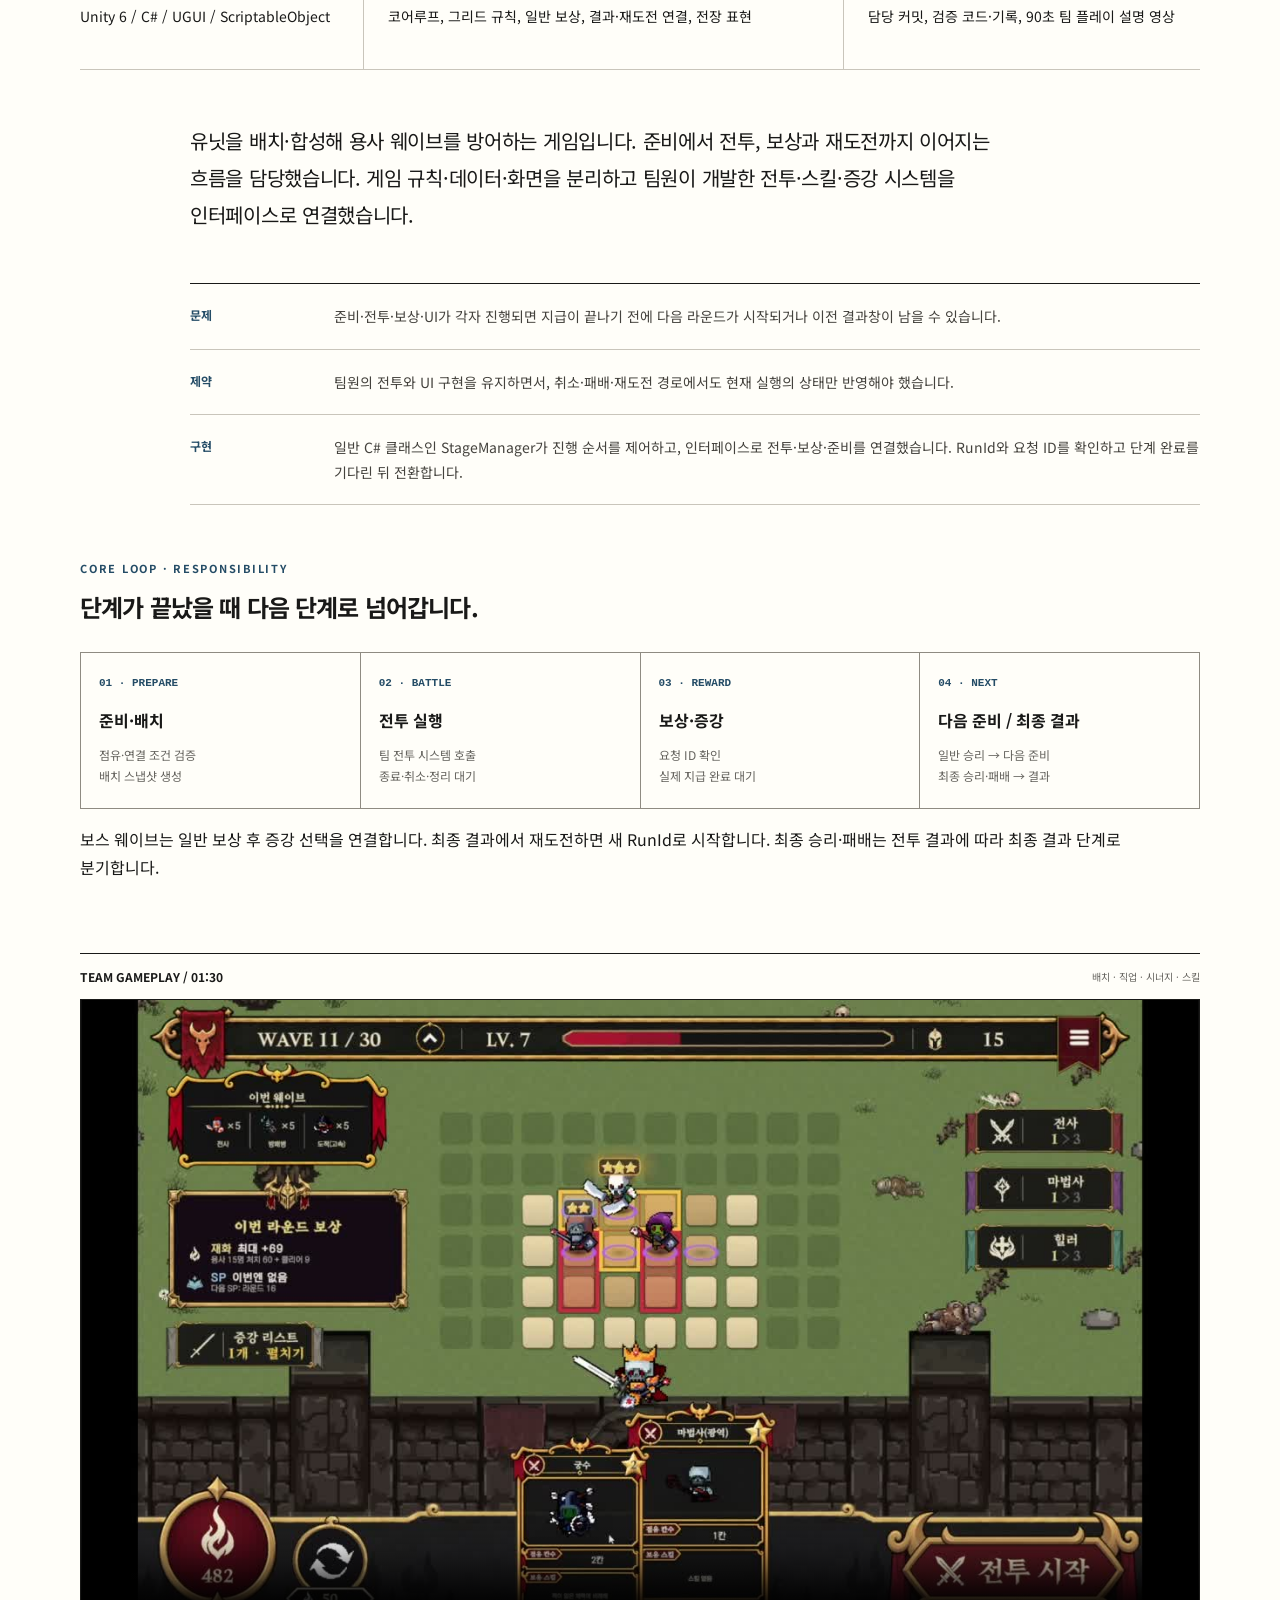
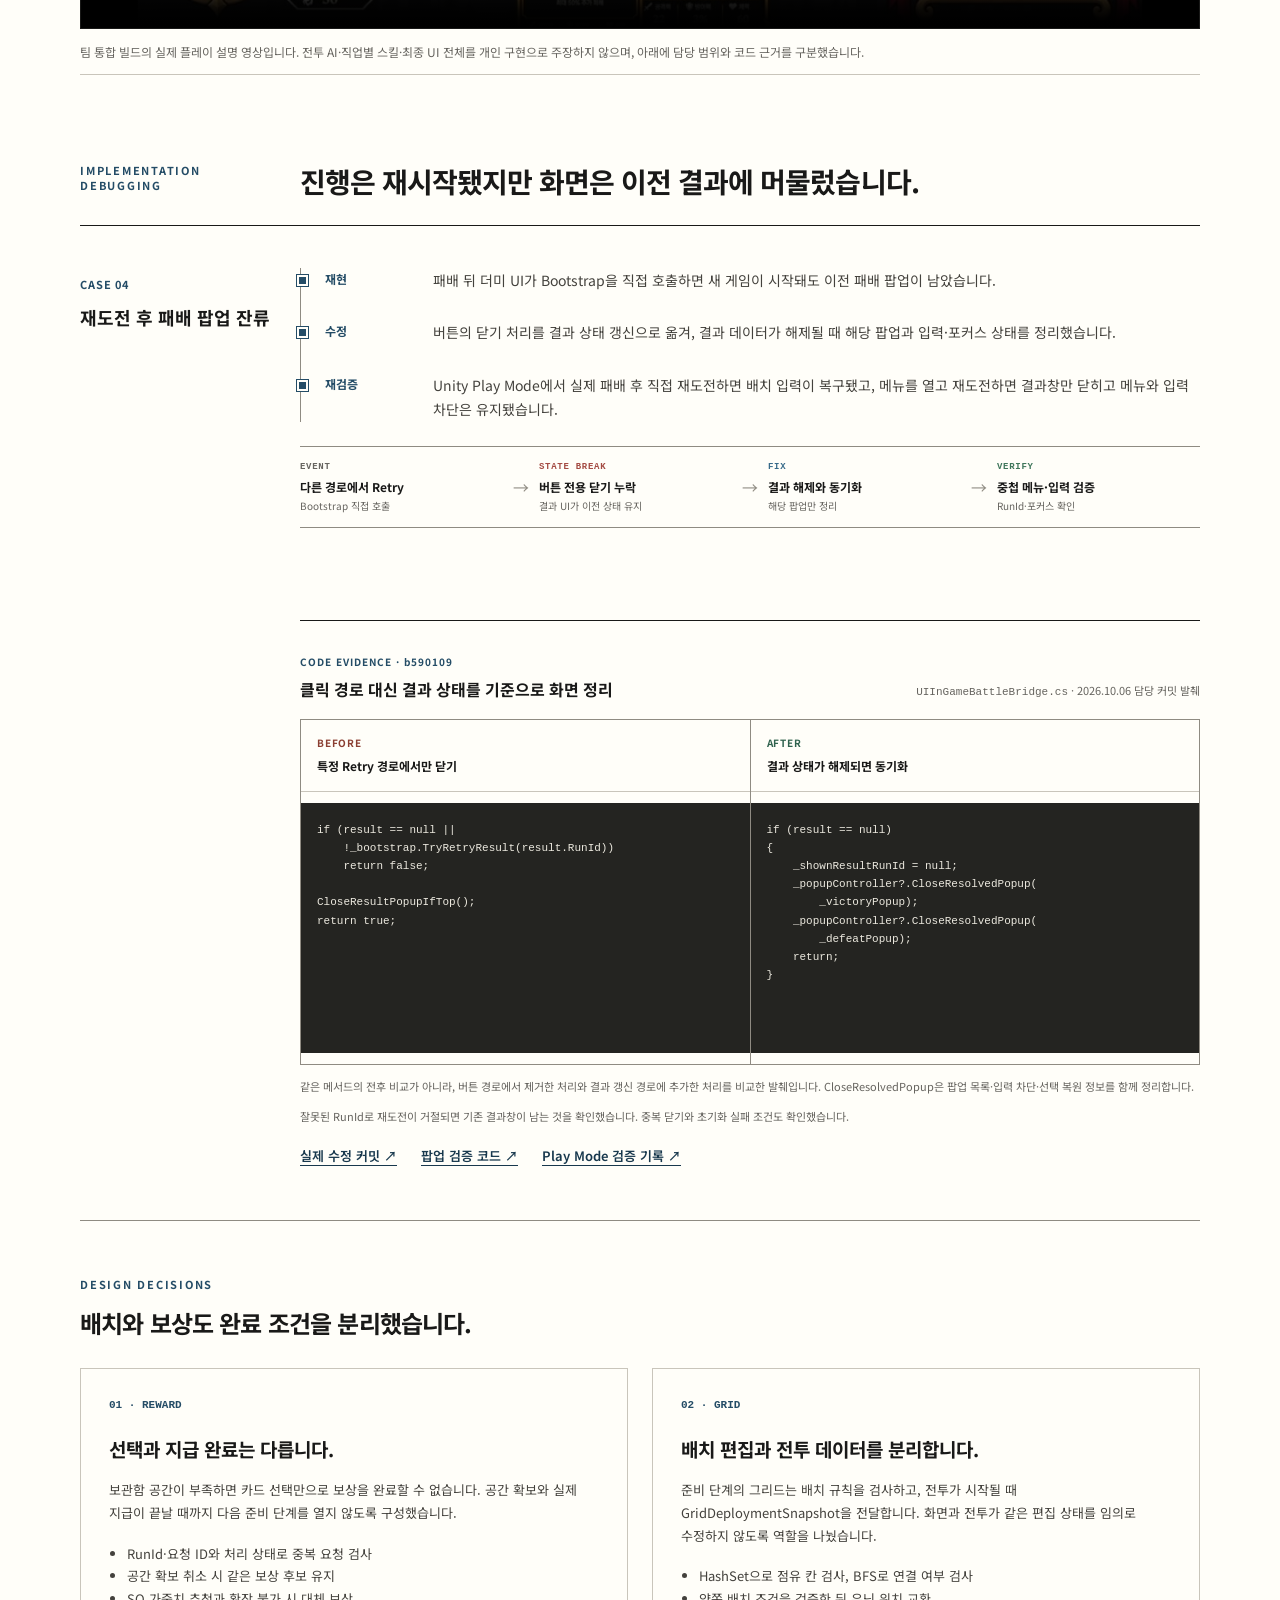
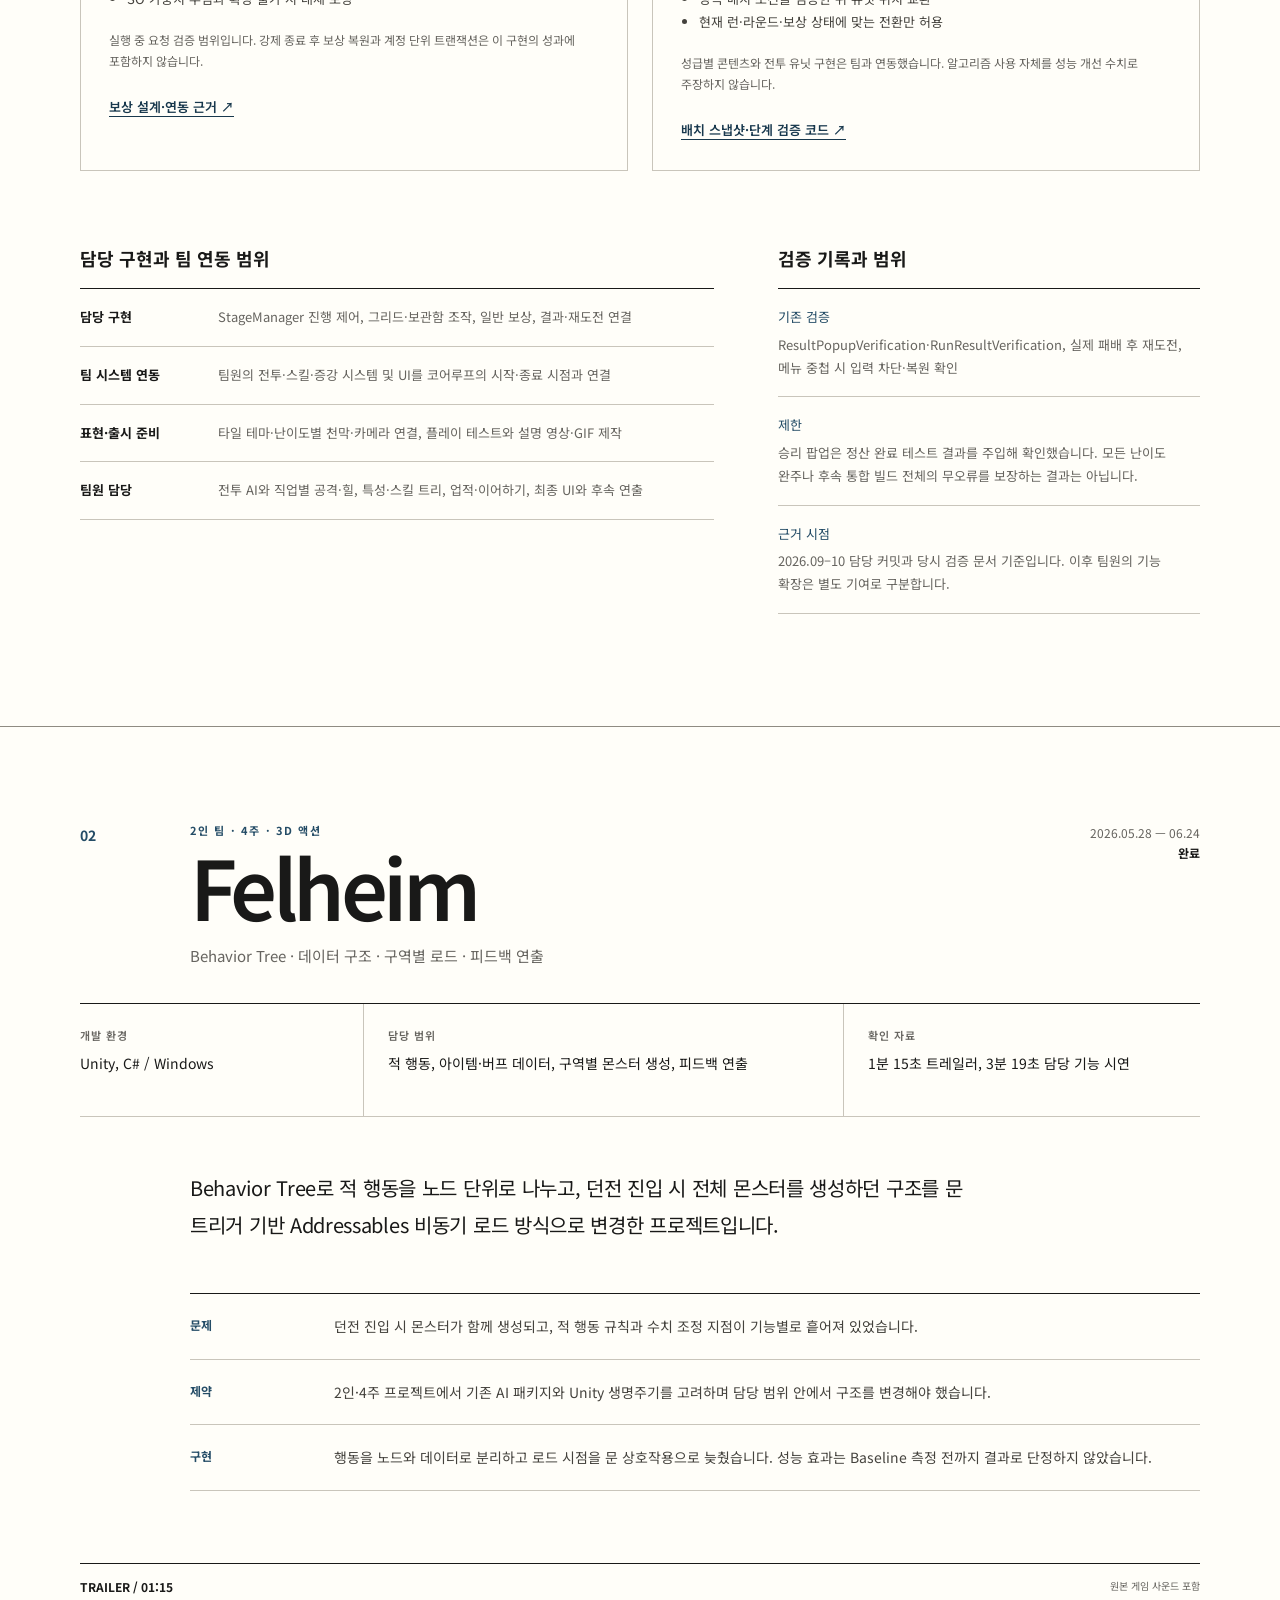
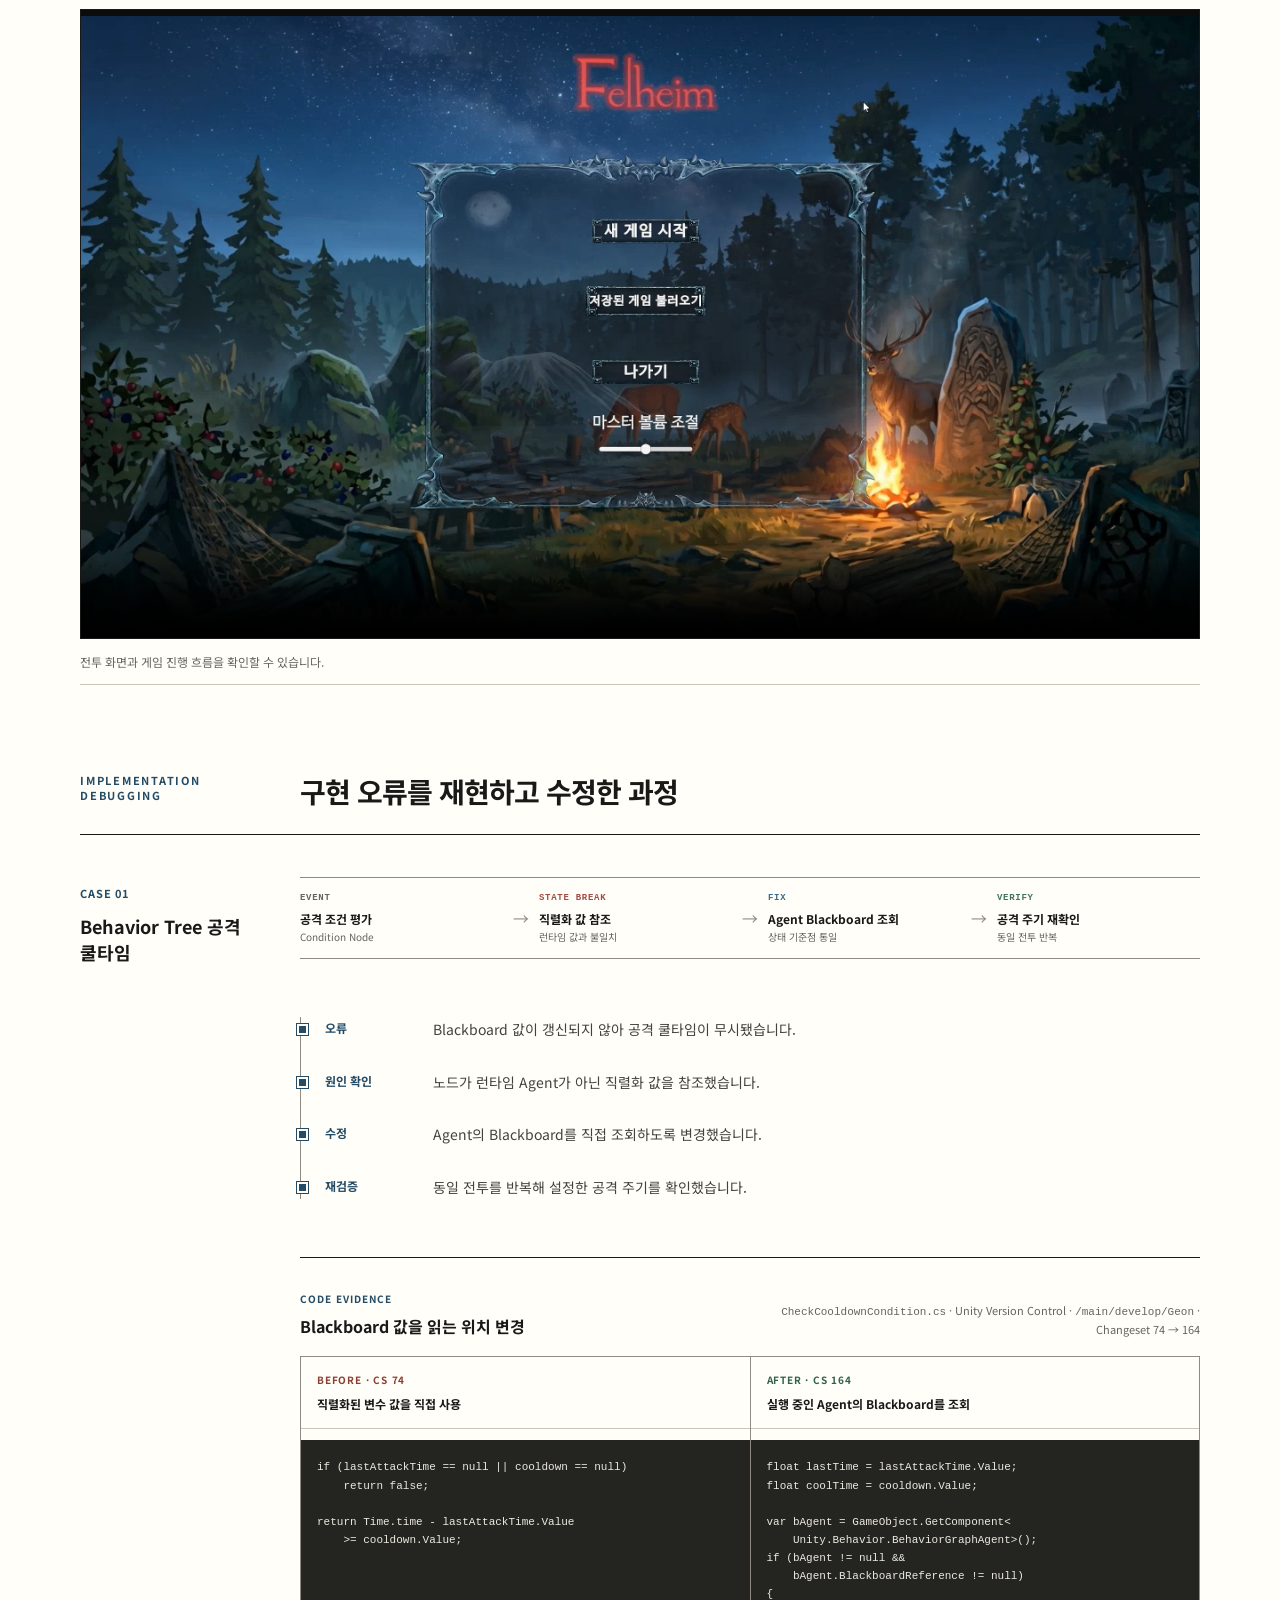
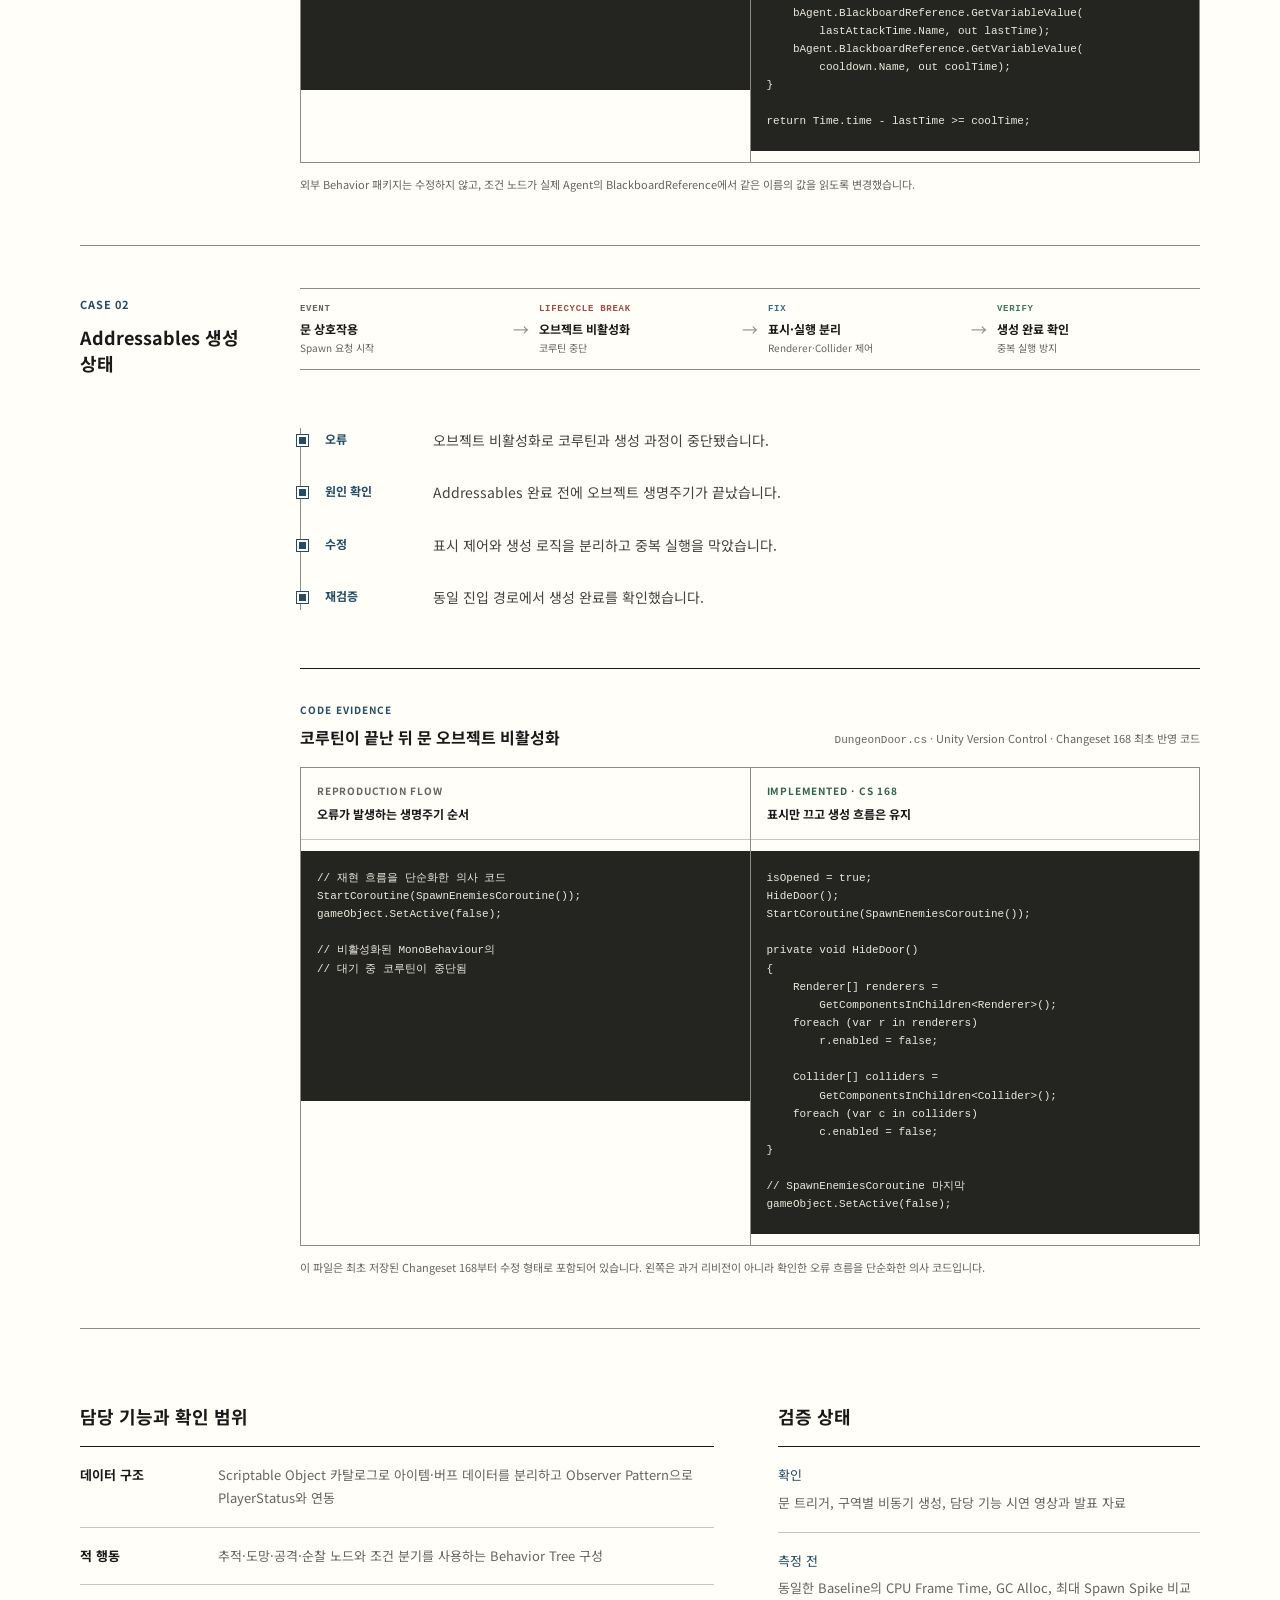
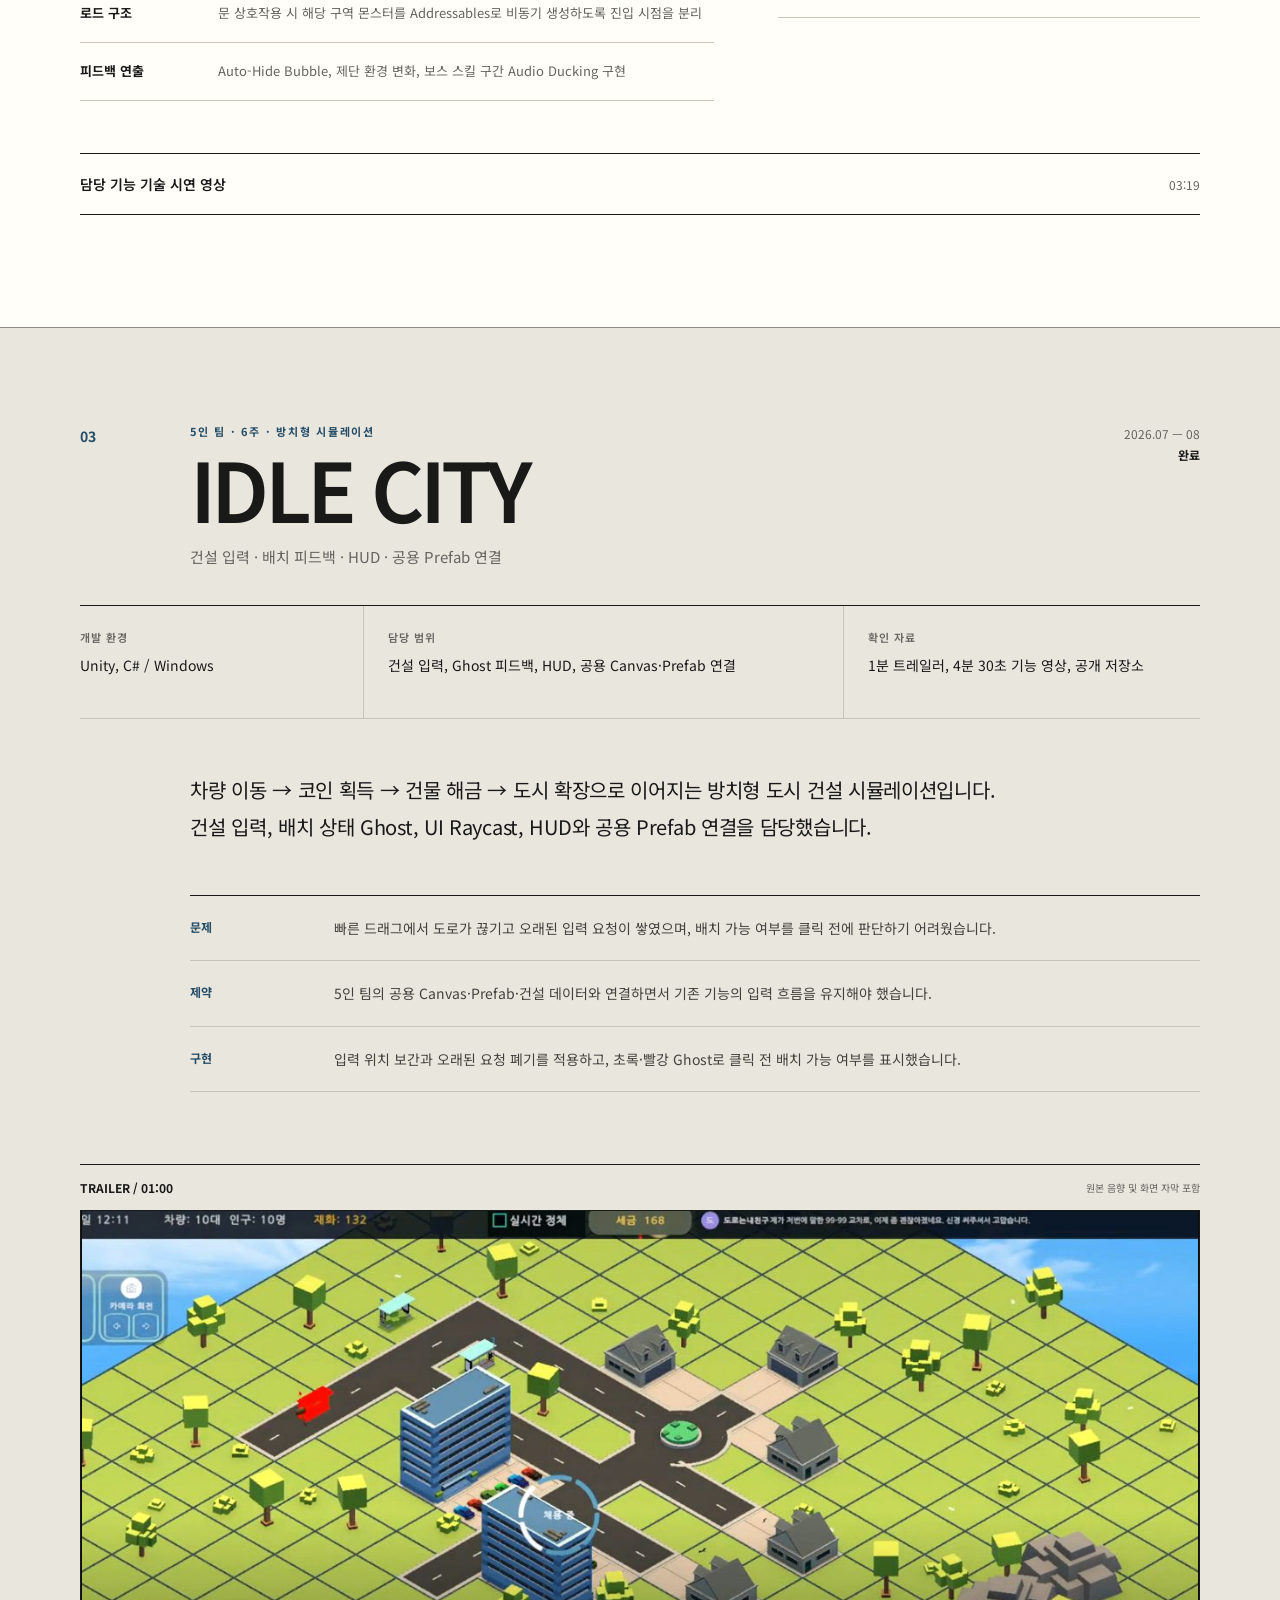
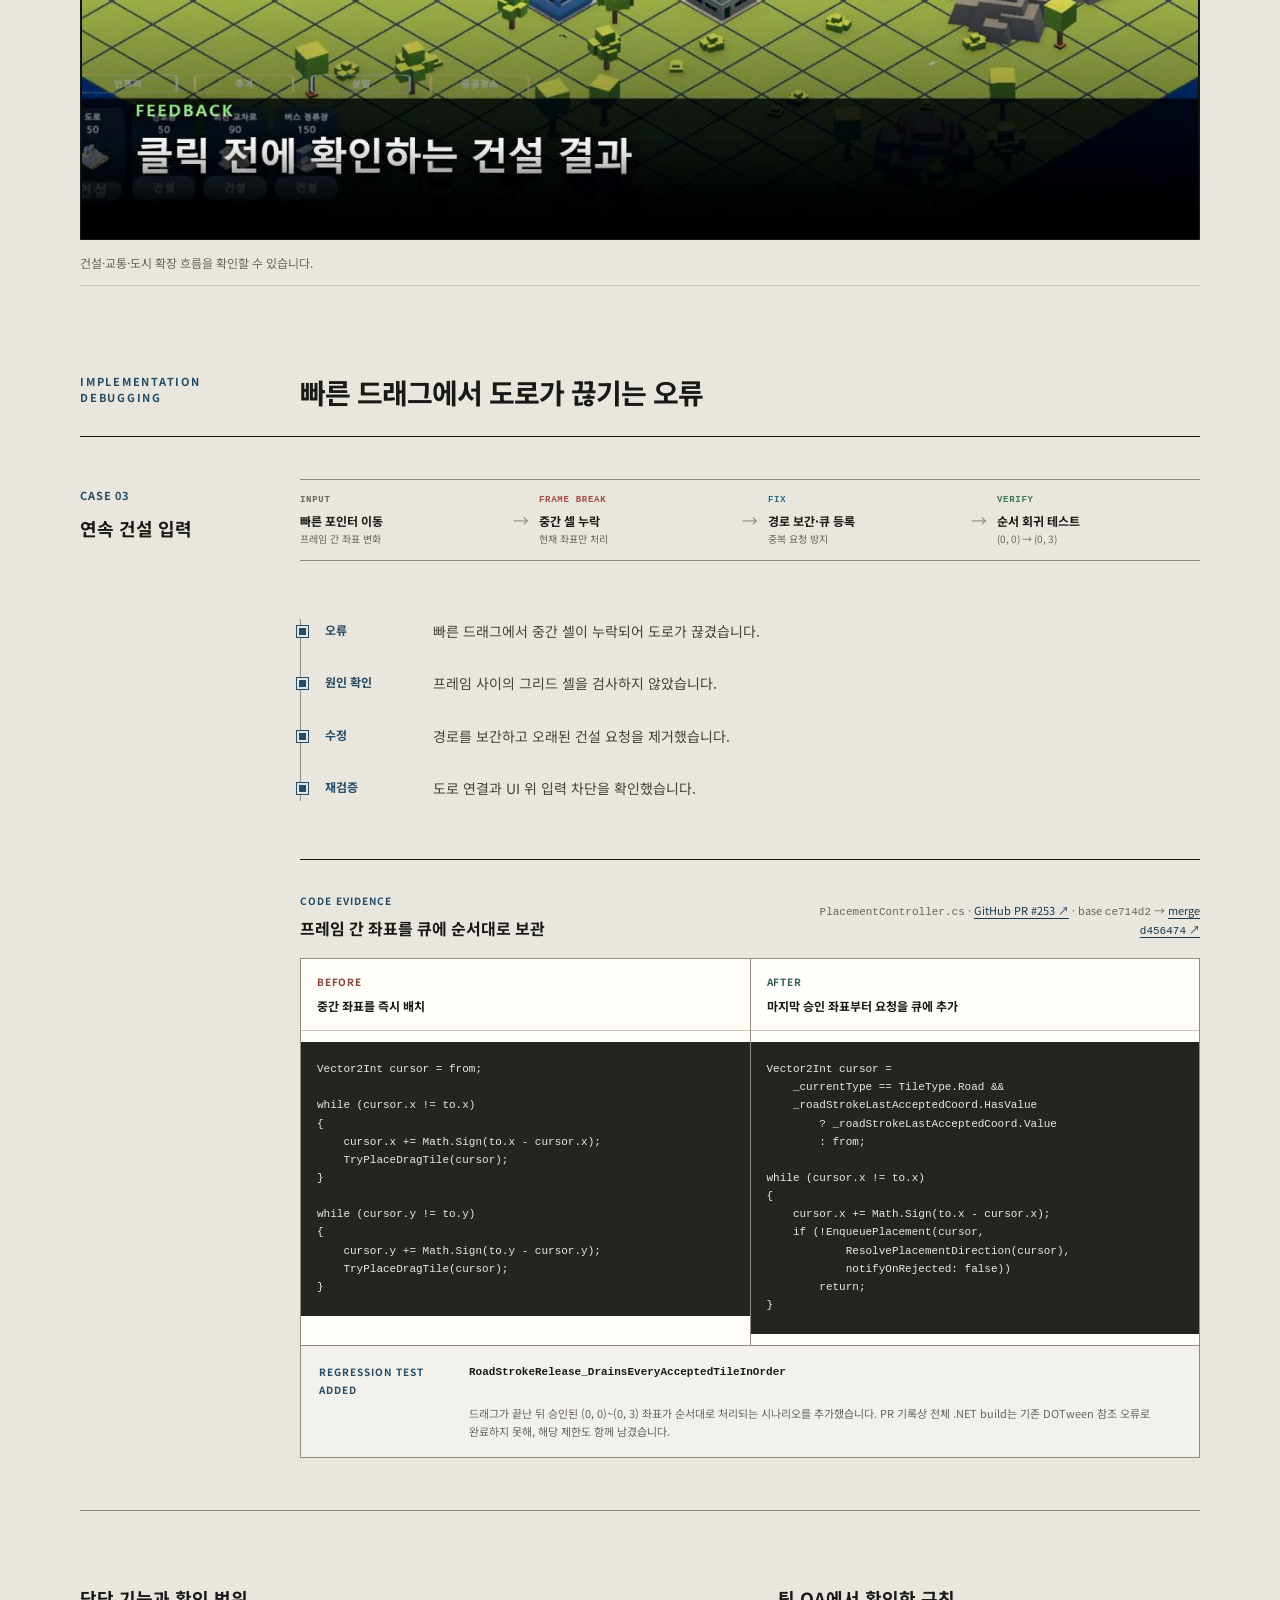
==== commit 119fa60e: "feat(portfolio): 출시 정보와 QA 검증 사례 추가" ====
--- a/index.html
+++ b/index.html
@@ -47,9 +47,10 @@
             <div class="intro-main">
                 <p class="eyebrow">ENTRY-LEVEL UNITY CLIENT PORTFOLIO</p>
                 <h1>상태가 어긋나는<br><em>순간을 추적합니다.</em></h1>
-                <p class="intro-summary">Unity 팀 프로젝트에서 맡은 기능을 구현하고, 프레임 사이의 입력·런타임 참조·비동기 생명주기·UI 동기화처럼 눈에 보이는 증상 뒤의 상태 흐름을 다시 검토한 신입 클라이언트 개발자입니다.</p>
-                <div class="intro-links" aria-label="외부 링크">
+                <p class="intro-summary">Unity 클라이언트 개발자로서 《용사때문에 레벨업》의 코어루프, 그리드 배치, 일반 보상, 결과·재도전 UI 연동을 맡았습니다. 재도전 후 이전 결과창이 남는 문제를 수정하고, 실제 패배 후 직접 재도전과 메뉴가 열린 상태에서의 재도전을 확인했습니다.</p>
+                <div class="intro-links" aria-label="주요 링크">
                     <a class="button button-primary" href="#project-overview">프로젝트와 담당 역할 보기</a>
+                    <a class="button" href="#castle-case-retry">QA 검증 사례 보기</a>
                     <a class="button" href="#evidence-index">상태 오류 4건</a>
                     <a class="button" href="#ai-workflow">AI 활용·검증 방식</a>
                     <a class="button" href="https://github.com/kimgeon-3seven" target="_blank" rel="noopener noreferrer">GitHub ↗</a>
@@ -86,11 +87,11 @@
                         <span>GRID DEFENSE · WINDOWS</span>
                     </a>
                     <div class="snapshot-copy">
-                        <p class="release-status">STOVE 심사 접수 · 심사 대기</p>
+                        <p class="release-status">STOVE 출시 · Windows</p>
                         <div class="snapshot-heading"><h3>용사때문에 레벨업</h3><p>2026.09.02 ~ 2026.10.14</p></div>
                         <p>넥스트러너스 재직 중 참여한 프로젝트입니다. 준비·전투·보상·재도전 코어루프와 그리드 배치를 담당하고, 팀원의 전투·UI 시스템을 연결했습니다.</p>
                         <ul><li>런·보상 요청 ID로 단계 전환 검증</li><li>결과 상태와 팝업·입력 차단 동기화</li></ul>
-                        <div class="snapshot-actions"><a href="#castle-defense">담당 기능 보기</a><a href="#castle-case-retry">재도전 UI 오류 사례</a><a href="#castle-gameplay">플레이 영상 01:30</a></div>
+                        <div class="snapshot-actions"><a href="#castle-defense">담당 기능 보기</a><a href="#castle-case-retry">재도전 UI 오류 사례</a><a href="#castle-gameplay">플레이 영상 01:30</a><a href="https://store.onstove.com/ko/games/106167" target="_blank" rel="noopener noreferrer">STOVE 출시 페이지 ↗</a></div>
                     </div>
                 </article>
                 <article>
@@ -171,7 +172,7 @@
                         <div class="project-heading"><p class="eyebrow">넥스트러너스 재직 중 참여 · 백팩형 그리드 디펜스 로그라이크</p><h3 id="castle-title">용사때문에 레벨업</h3><p>코어루프 · 그리드 배치 · 보상 처리 · 결과 UI 연동</p></div>
                         <p class="project-period">개발 기간<br>2026.09.02 ~ 2026.10.14</p>
                     </header>
-                    <div class="release-note"><strong>STOVE 이용등급·빌드 심사 접수 · 심사 대기</strong><p>2026.10.22 기준 · 이용등급·빌드 심사를 접수하고 심사 시작을 기다리고 있습니다.</p></div>
+                    <div class="release-note"><strong>STOVE 출시 · Windows</strong><p><a href="https://store.onstove.com/ko/games/106167" target="_blank" rel="noopener noreferrer">STOVE 출시 페이지 ↗</a></p></div>
                     <dl class="project-meta" aria-label="용사때문에 레벨업 프로젝트 정보">
                         <div><dt>개발 환경</dt><dd>Unity 6 / C# / UGUI / ScriptableObject</dd></div>
                         <div><dt>담당 범위</dt><dd>코어루프, 그리드 규칙, 일반 보상, 결과·재도전 연결, 전장 표현</dd></div>
@@ -197,18 +198,17 @@
                         <header><p class="eyebrow">IMPLEMENTATION DEBUGGING</p><h4 id="castle-debug-title">진행은 재시작됐지만 화면은 이전 결과에 머물렀습니다.</h4></header>
                         <article id="castle-case-retry" class="debug-case">
                             <div class="debug-case-title"><span>CASE 04</span><h5>재도전 후 패배 팝업 잔류</h5></div>
+                            <ol class="debug-steps" aria-label="재현·수정·재검증 요약">
+                                <li><span>재현</span><p>패배 뒤 더미 UI가 Bootstrap을 직접 호출하면 새 게임이 시작돼도 이전 패배 팝업이 남았습니다.</p></li>
+                                <li><span>수정</span><p>버튼의 닫기 처리를 결과 상태 갱신으로 옮겨, 결과 데이터가 해제될 때 해당 팝업과 입력·포커스 상태를 정리했습니다.</p></li>
+                                <li><span>재검증</span><p>Unity Play Mode에서 실제 패배 후 직접 재도전하면 배치 입력이 복구됐고, 메뉴를 열고 재도전하면 결과창만 닫히고 메뉴와 입력 차단은 유지됐습니다.</p></li>
+                            </ol>
                             <div class="case-state-map" aria-label="재도전 UI 동기화 오류와 수정 흐름">
                                 <div data-stage="event"><span>EVENT</span><strong>다른 경로에서 Retry</strong><small>Bootstrap 직접 호출</small></div><i aria-hidden="true">→</i>
                                 <div data-stage="break"><span>STATE BREAK</span><strong>버튼 전용 닫기 누락</strong><small>결과 UI가 이전 상태 유지</small></div><i aria-hidden="true">→</i>
                                 <div data-stage="fix"><span>FIX</span><strong>결과 해제와 동기화</strong><small>해당 팝업만 정리</small></div><i aria-hidden="true">→</i>
                                 <div data-stage="verify"><span>VERIFY</span><strong>중첩 메뉴·입력 검증</strong><small>RunId·포커스 확인</small></div>
                             </div>
-                            <ol class="debug-steps">
-                                <li><span>증상</span><p>패배 후 재도전하면 새 게임은 시작됐지만 이전 결과 팝업이 남았습니다.</p></li>
-                                <li><span>원인</span><p>팝업 닫기가 UI Bridge의 RetryResult 버튼 경로에만 있었습니다. 더미 UI에서 Bootstrap을 직접 호출하면 닫기 처리를 거치지 않았습니다.</p></li>
-                                <li><span>수정</span><p>결과 데이터가 해제될 때 승리·패배 팝업을 정리하도록 옮겼습니다. 결과 위에 메뉴가 열려 있어도 해당 결과창만 제거하고, 입력 차단과 포커스 기록을 함께 갱신했습니다.</p></li>
-                                <li><span>재검증</span><p>직접 Retry, 메뉴가 열린 상태의 Retry, 잘못된 RunId, 중복 닫기와 초기화 실패를 확인했습니다. 재도전 요청 거절 시에는 기존 결과창을 유지합니다.</p></li>
-                            </ol>
                             <section class="source-proof" aria-labelledby="castle-retry-code-title">
                                 <header class="source-proof-header"><div><span>CODE EVIDENCE · b590109</span><h6 id="castle-retry-code-title">클릭 경로 대신 결과 상태를 기준으로 화면 정리</h6></div><p><code>UIInGameBattleBridge.cs</code> · 2026.10.06 담당 커밋 발췌</p></header>
                                 <div class="source-compare">
@@ -229,6 +229,7 @@
 }</code></pre></figure>
                                 </div>
                                 <p class="source-note">같은 메서드의 전후 비교가 아니라, 버튼 경로에서 제거한 처리와 결과 갱신 경로에 추가한 처리를 비교한 발췌입니다. CloseResolvedPopup은 팝업 목록·입력 차단·선택 복원 정보를 함께 정리합니다.</p>
+                                <p class="source-note">잘못된 RunId로 재도전이 거절되면 기존 결과창이 남는 것을 확인했습니다. 중복 닫기와 초기화 실패 조건도 확인했습니다.</p>
                                 <div class="castle-evidence-links"><a href="https://github.com/OZ-GAME-LAB/OZGL2_1/commit/b590109b6304a40cafeb664fd52e78e1376f9ba2" target="_blank" rel="noopener noreferrer">실제 수정 커밋 ↗</a><a href="https://github.com/OZ-GAME-LAB/OZGL2_1/blob/b590109b6304a40cafeb664fd52e78e1376f9ba2/Assets/_Project/Scripts/Core/InGame/Editor/ResultPopupVerification.cs" target="_blank" rel="noopener noreferrer">팝업 검증 코드 ↗</a><a href="https://github.com/OZ-GAME-LAB/OZGL2_1/blob/b590109b6304a40cafeb664fd52e78e1376f9ba2/Docs/OutdoorBattlefield-Camps-81.md" target="_blank" rel="noopener noreferrer">Play Mode 검증 기록 ↗</a></div>
                             </section>
                         </article>
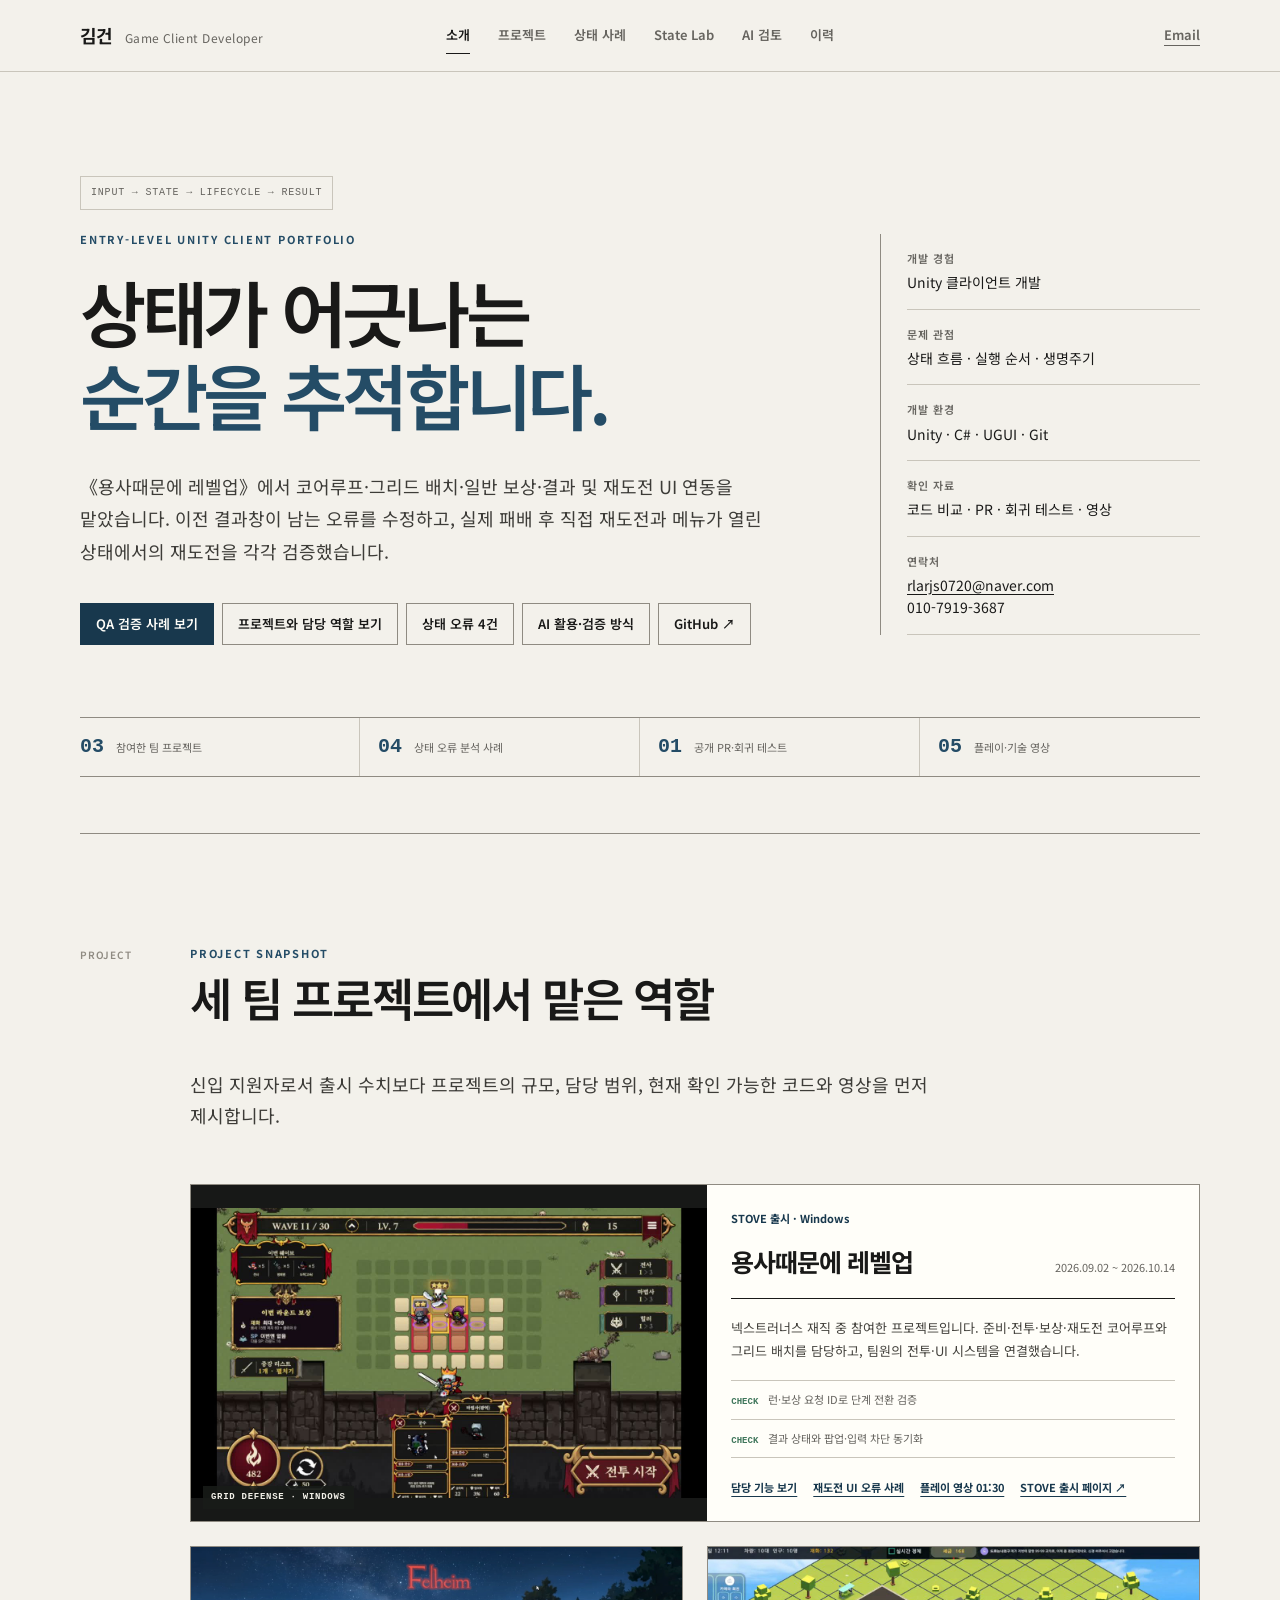
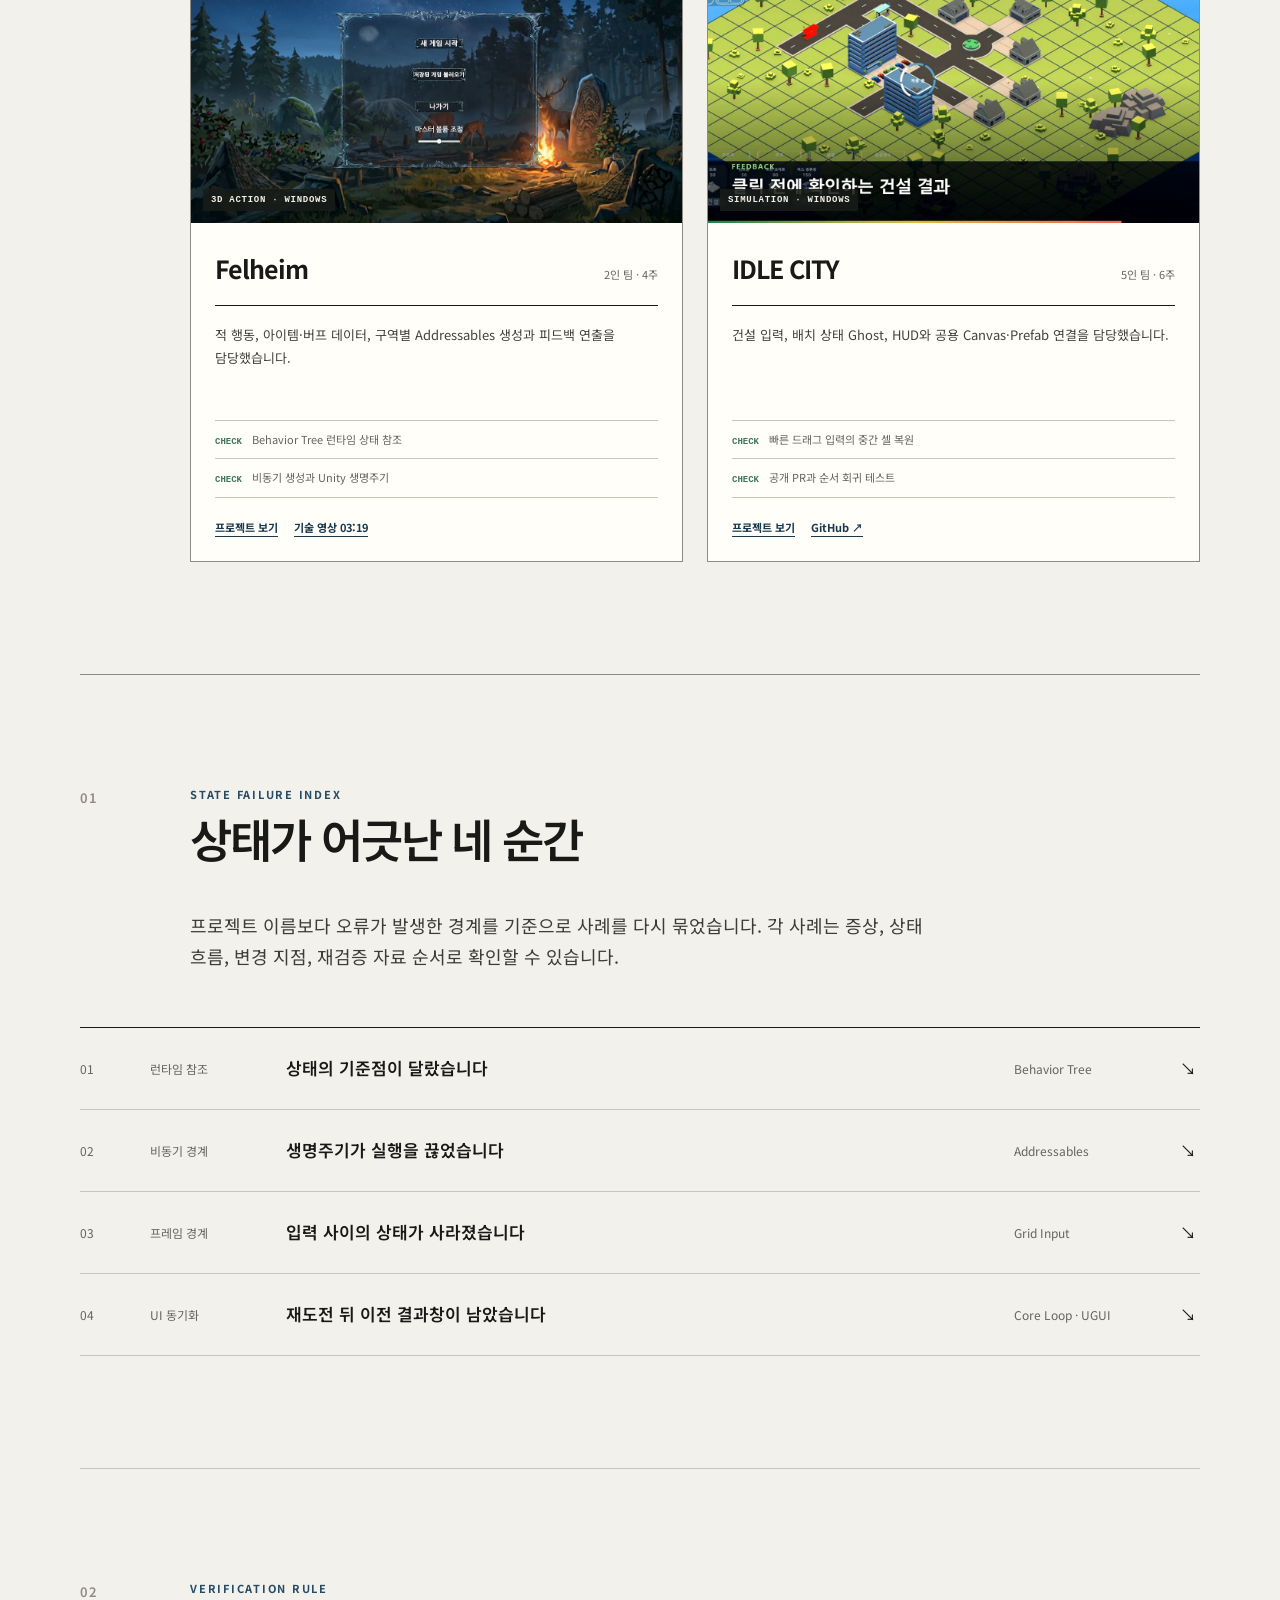
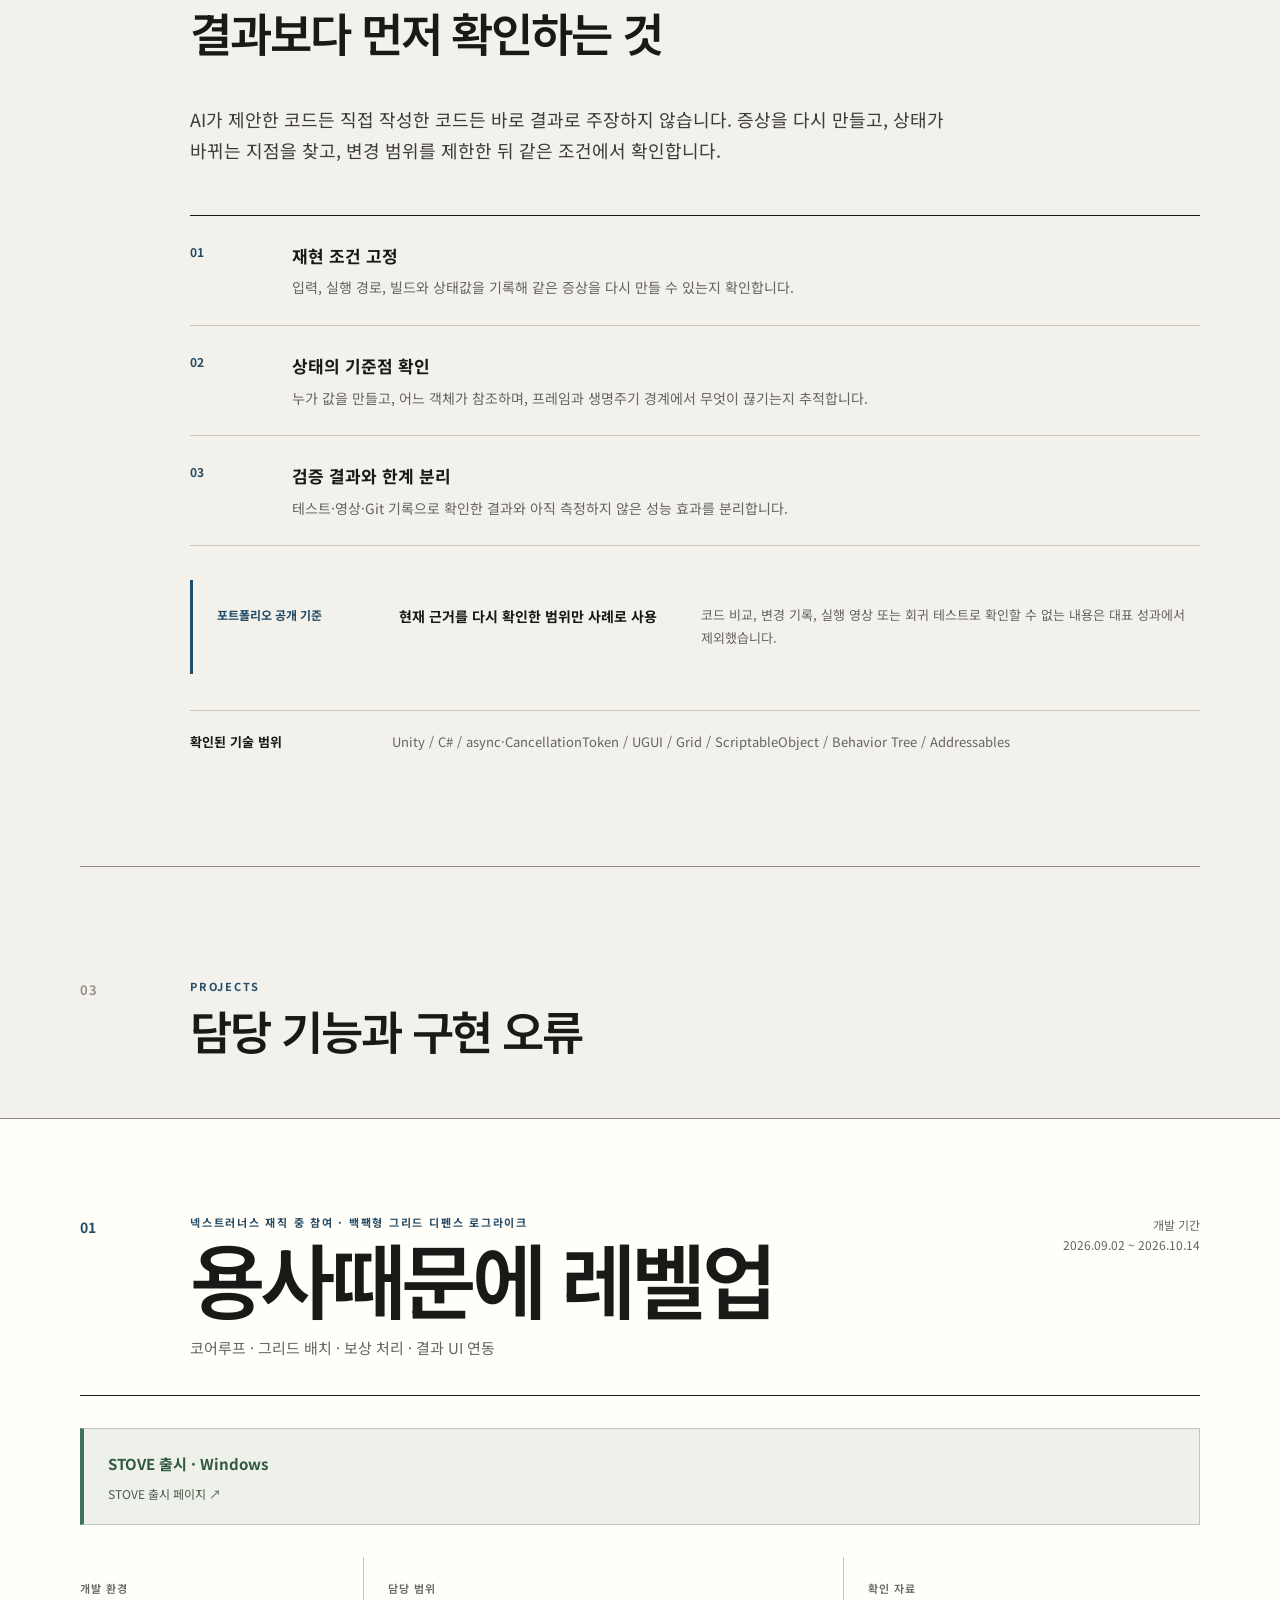
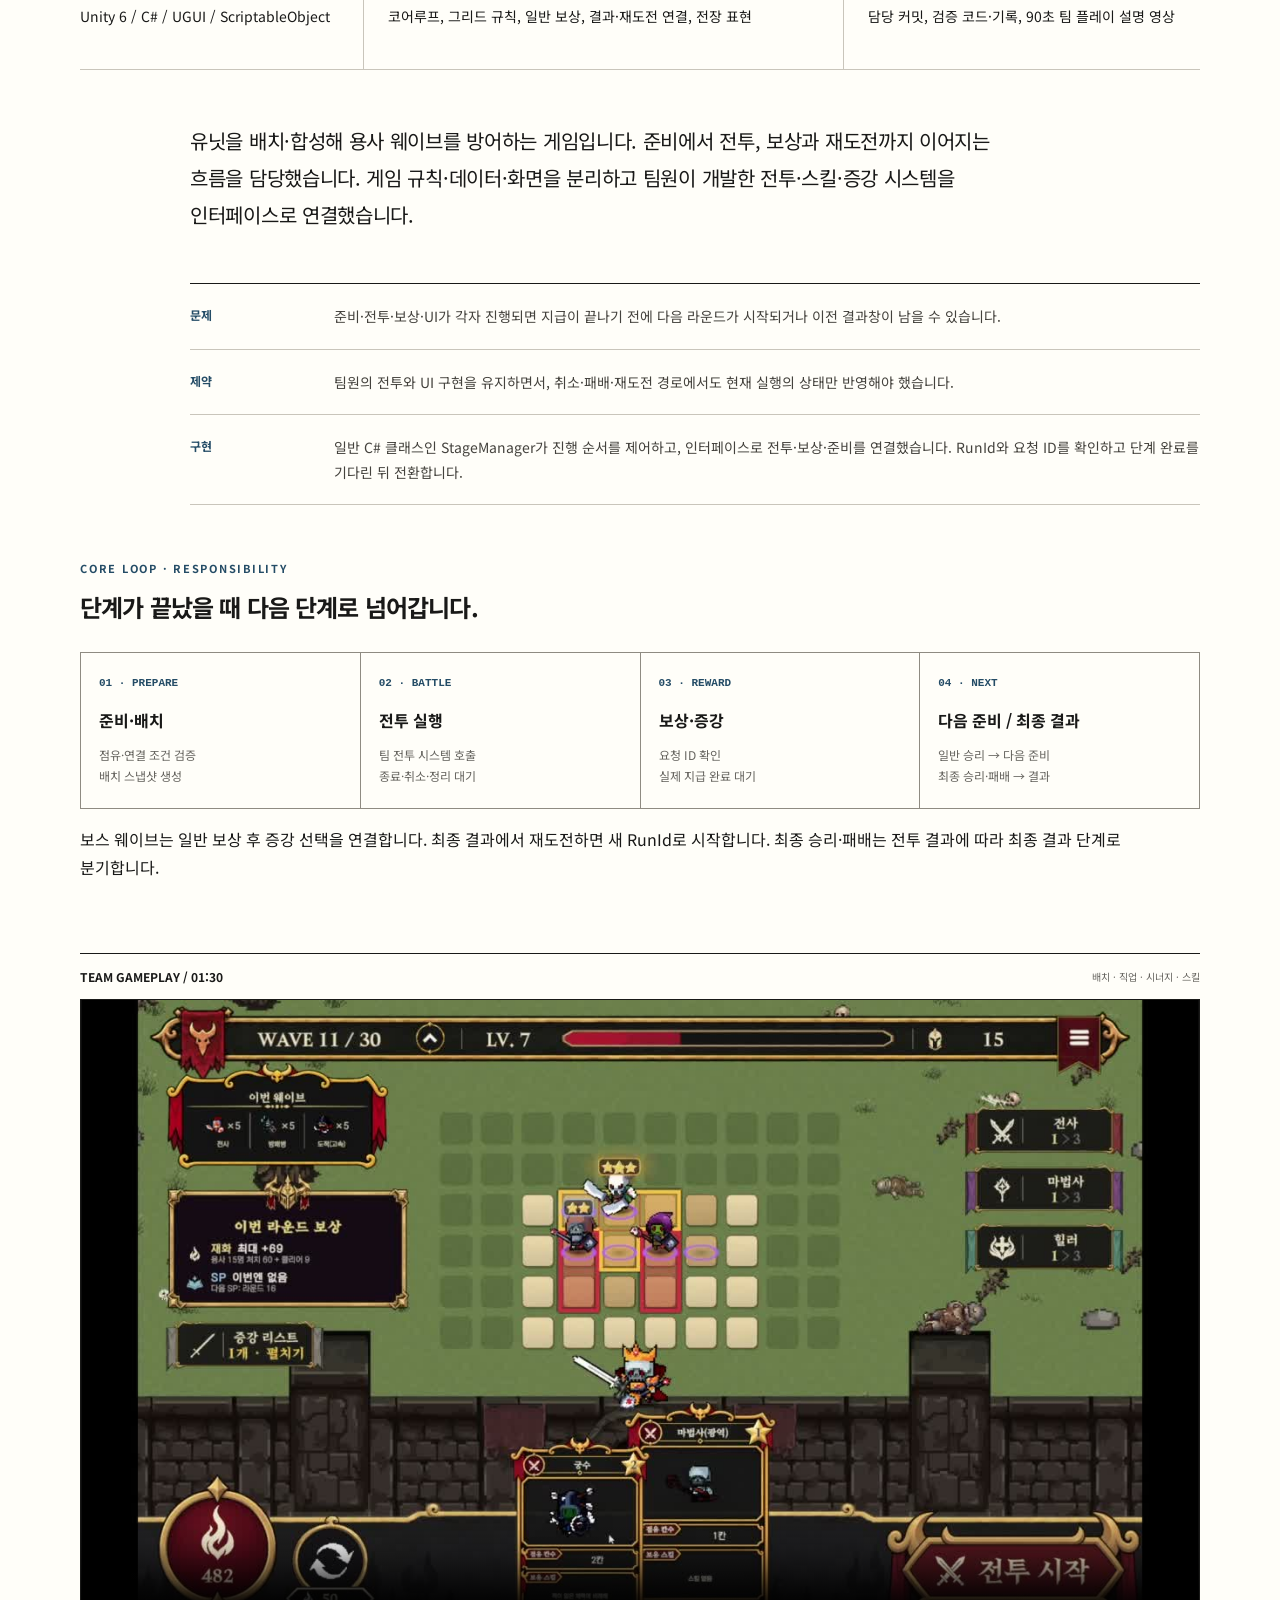
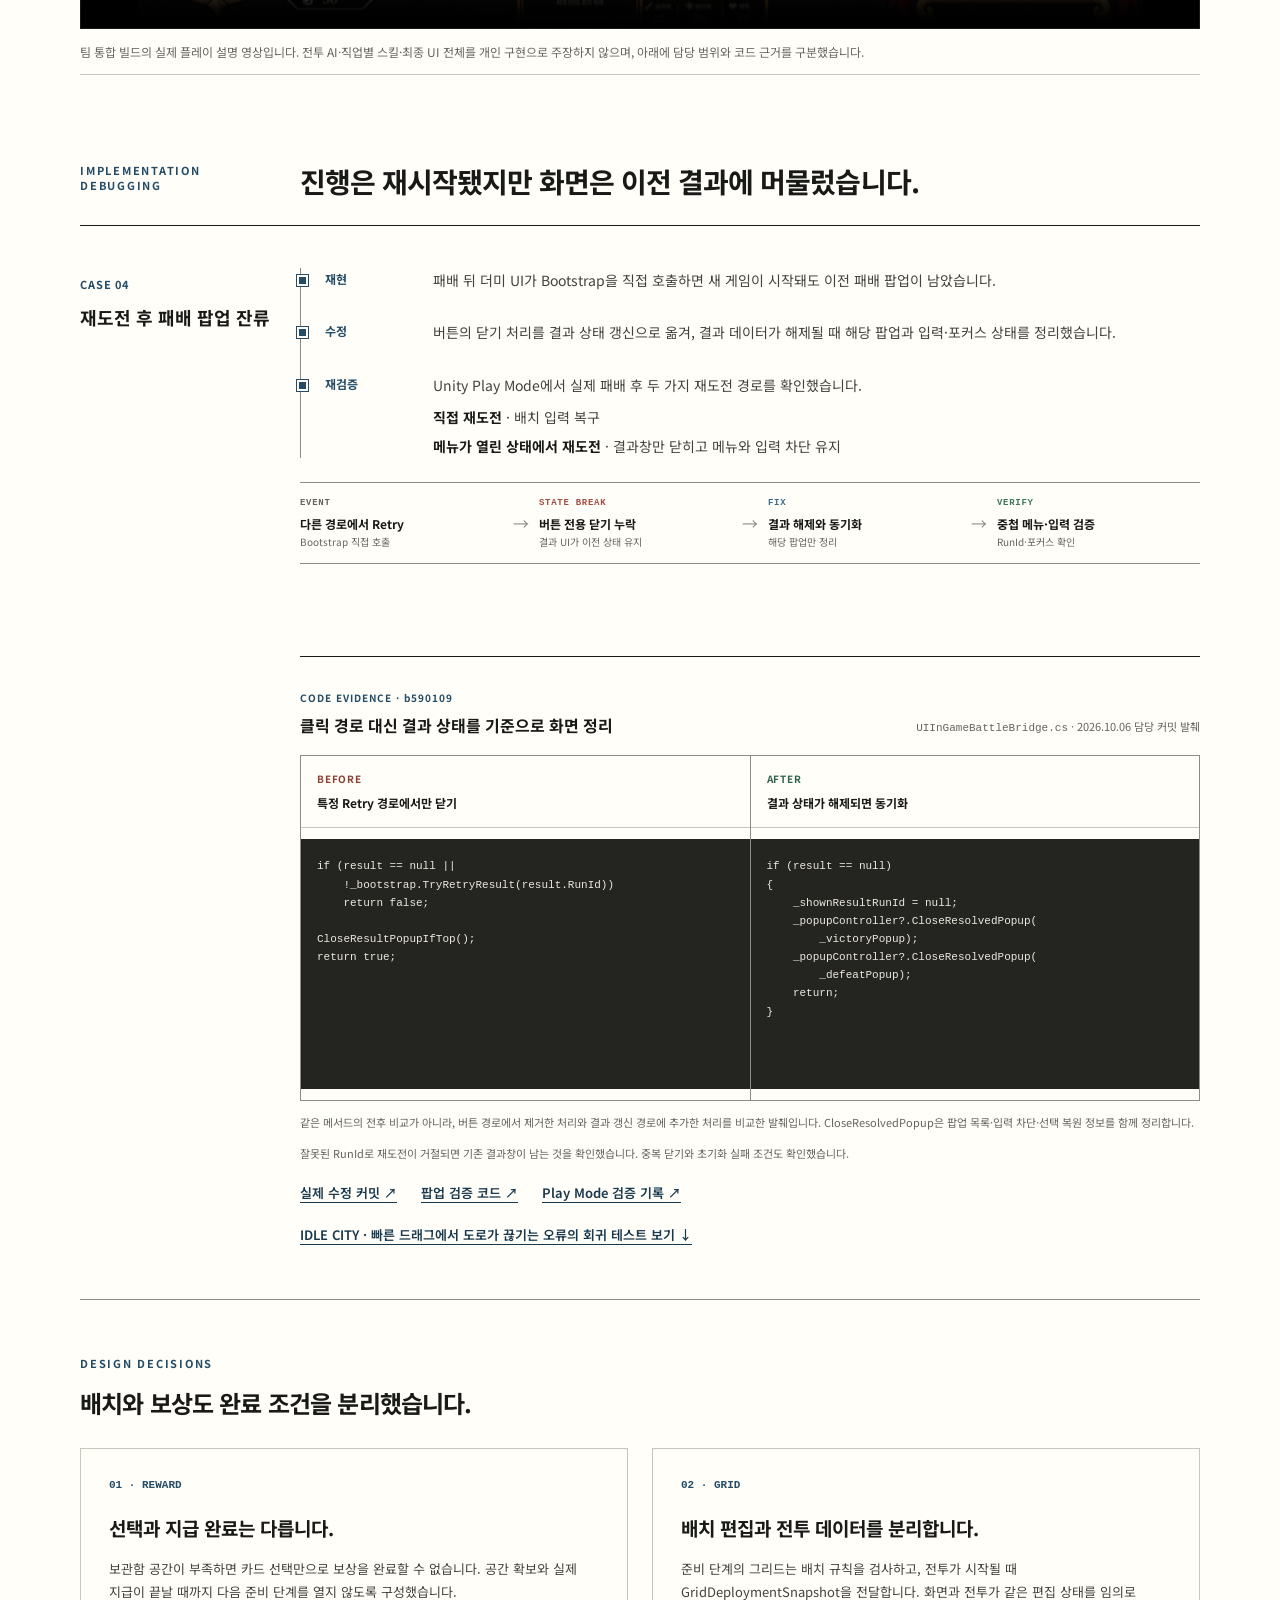
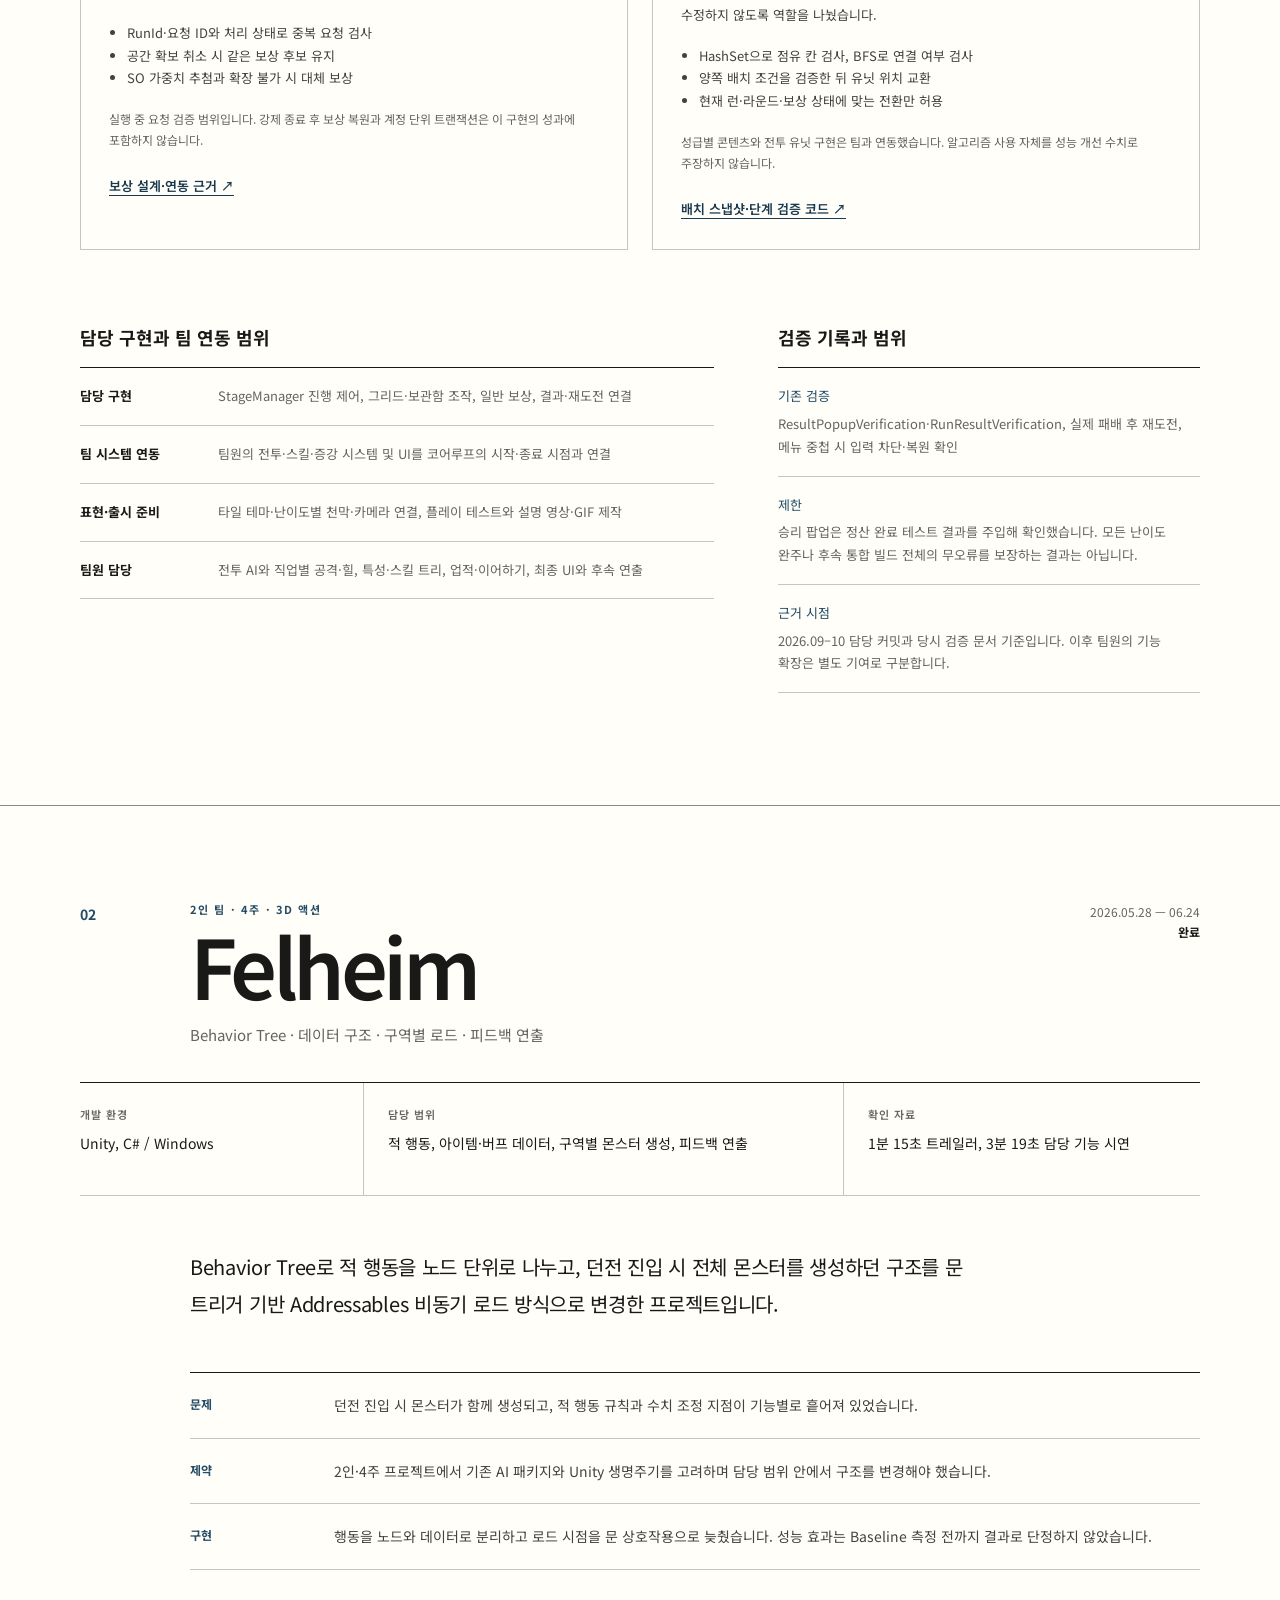
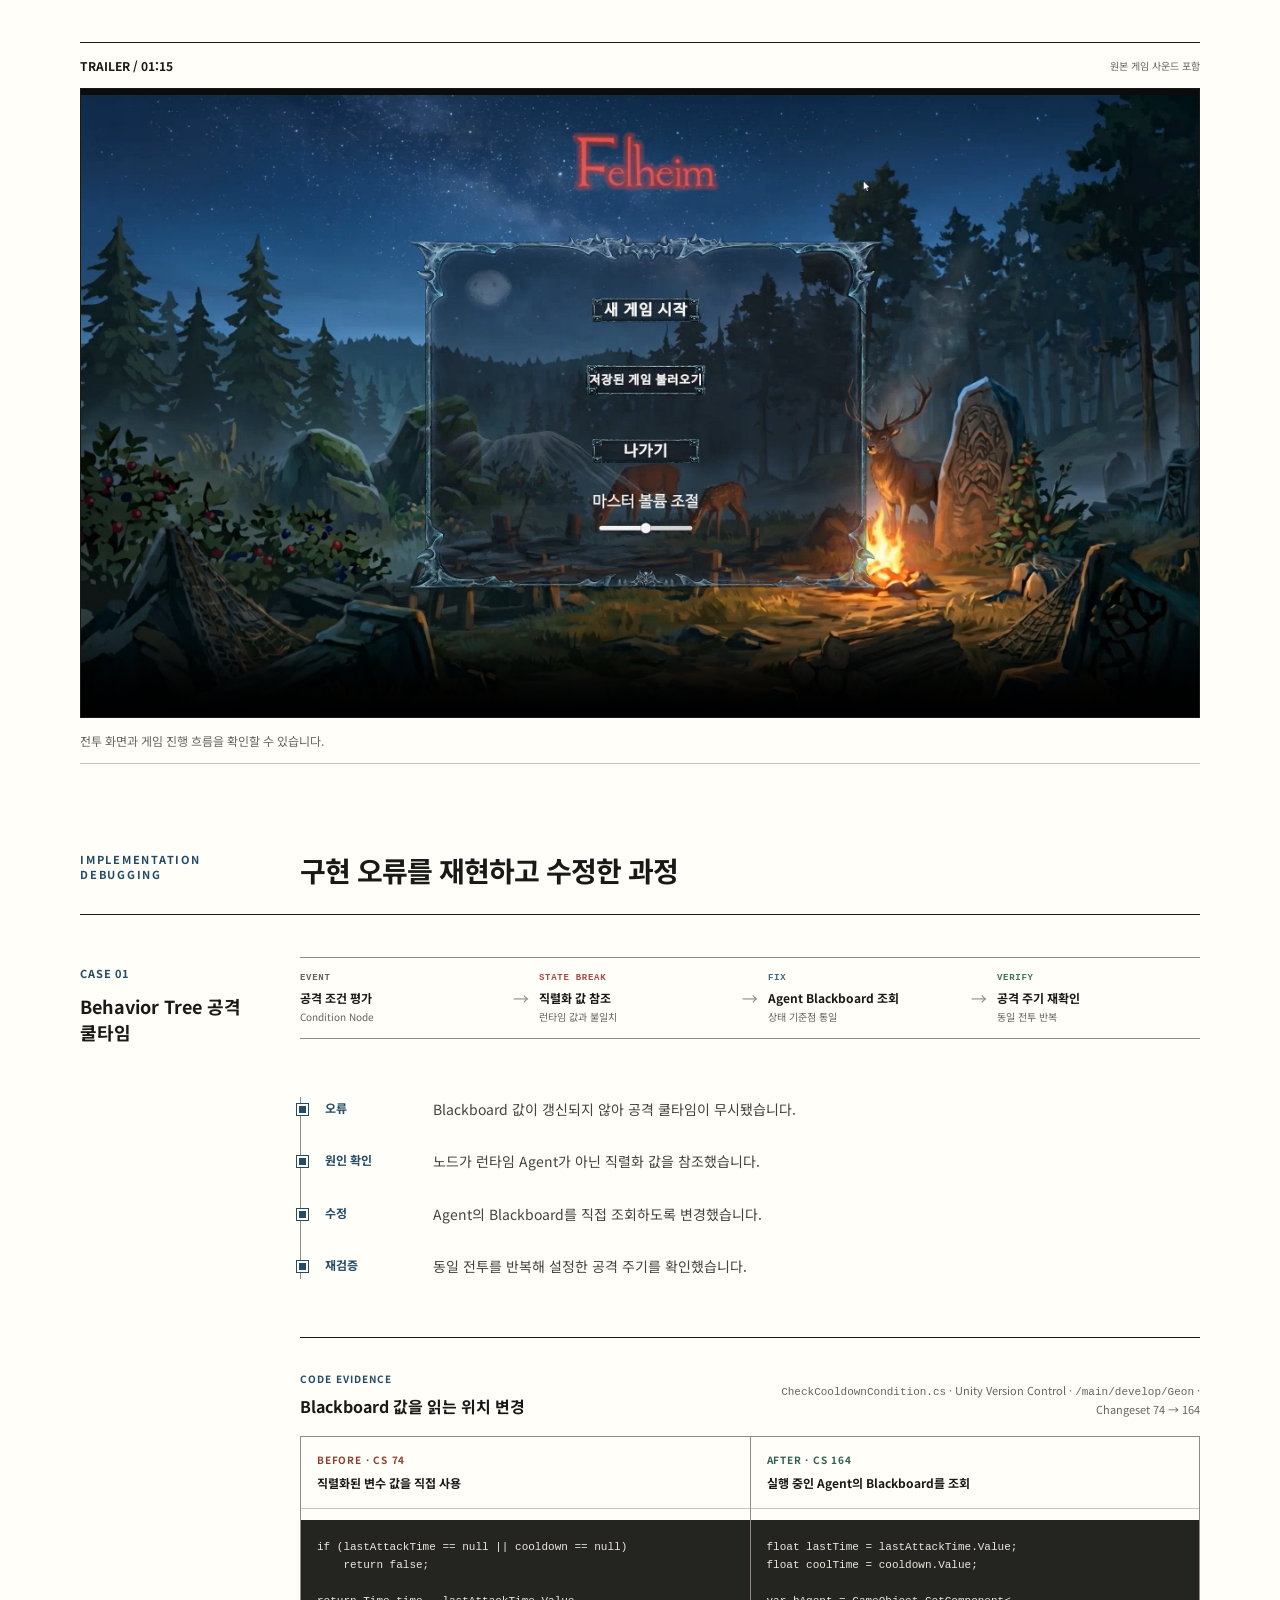
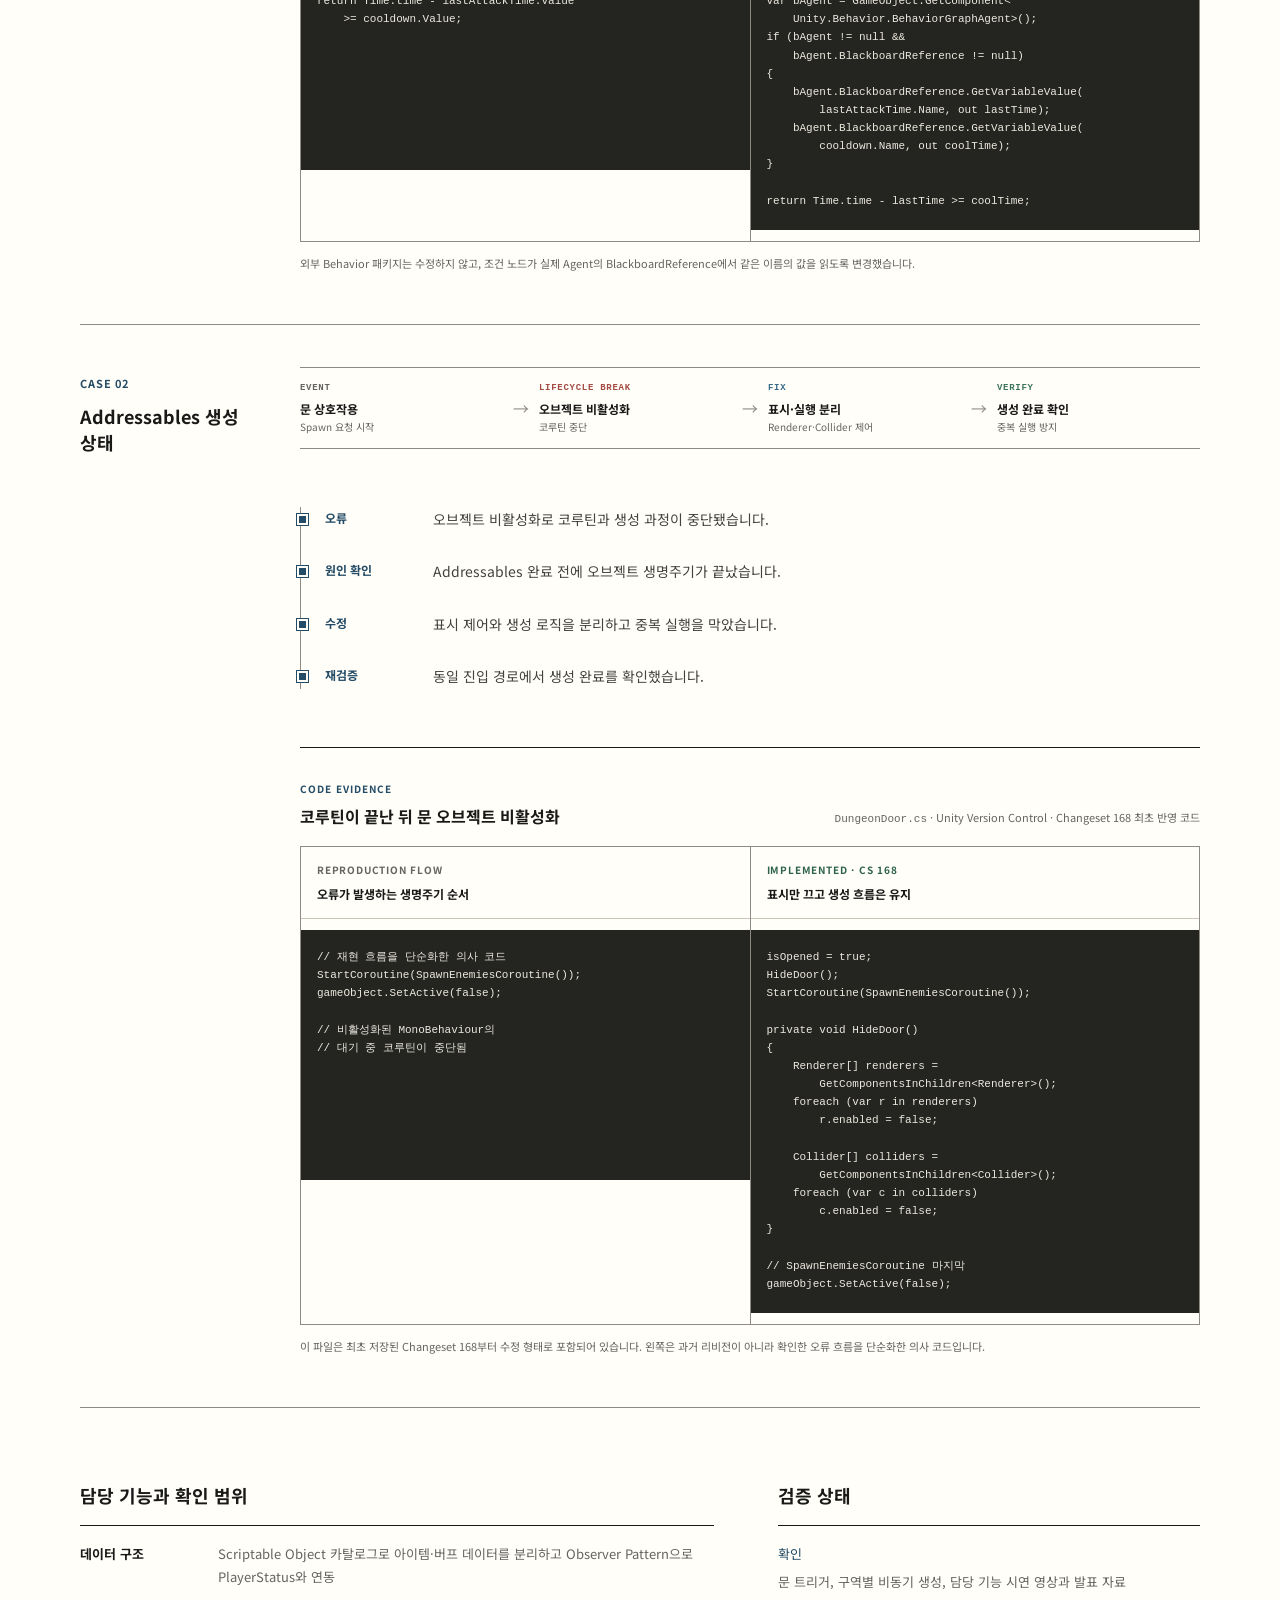
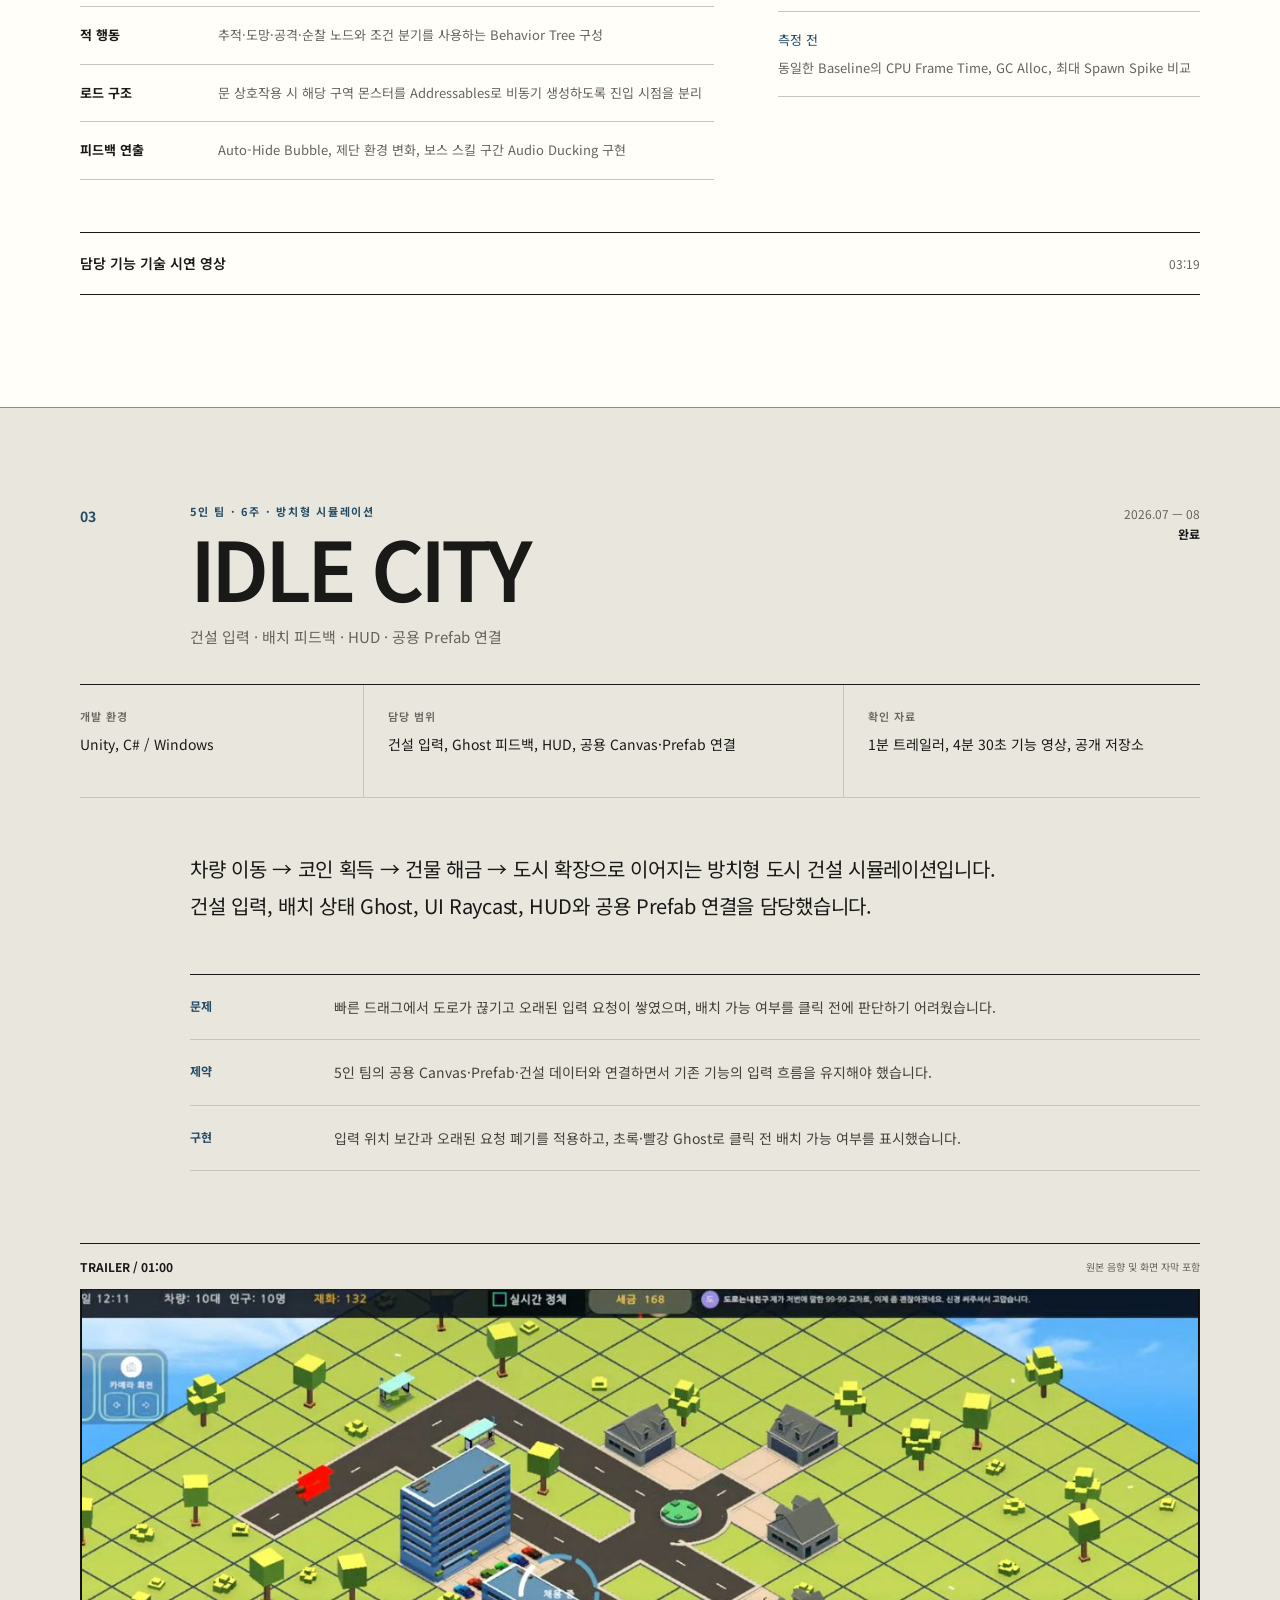
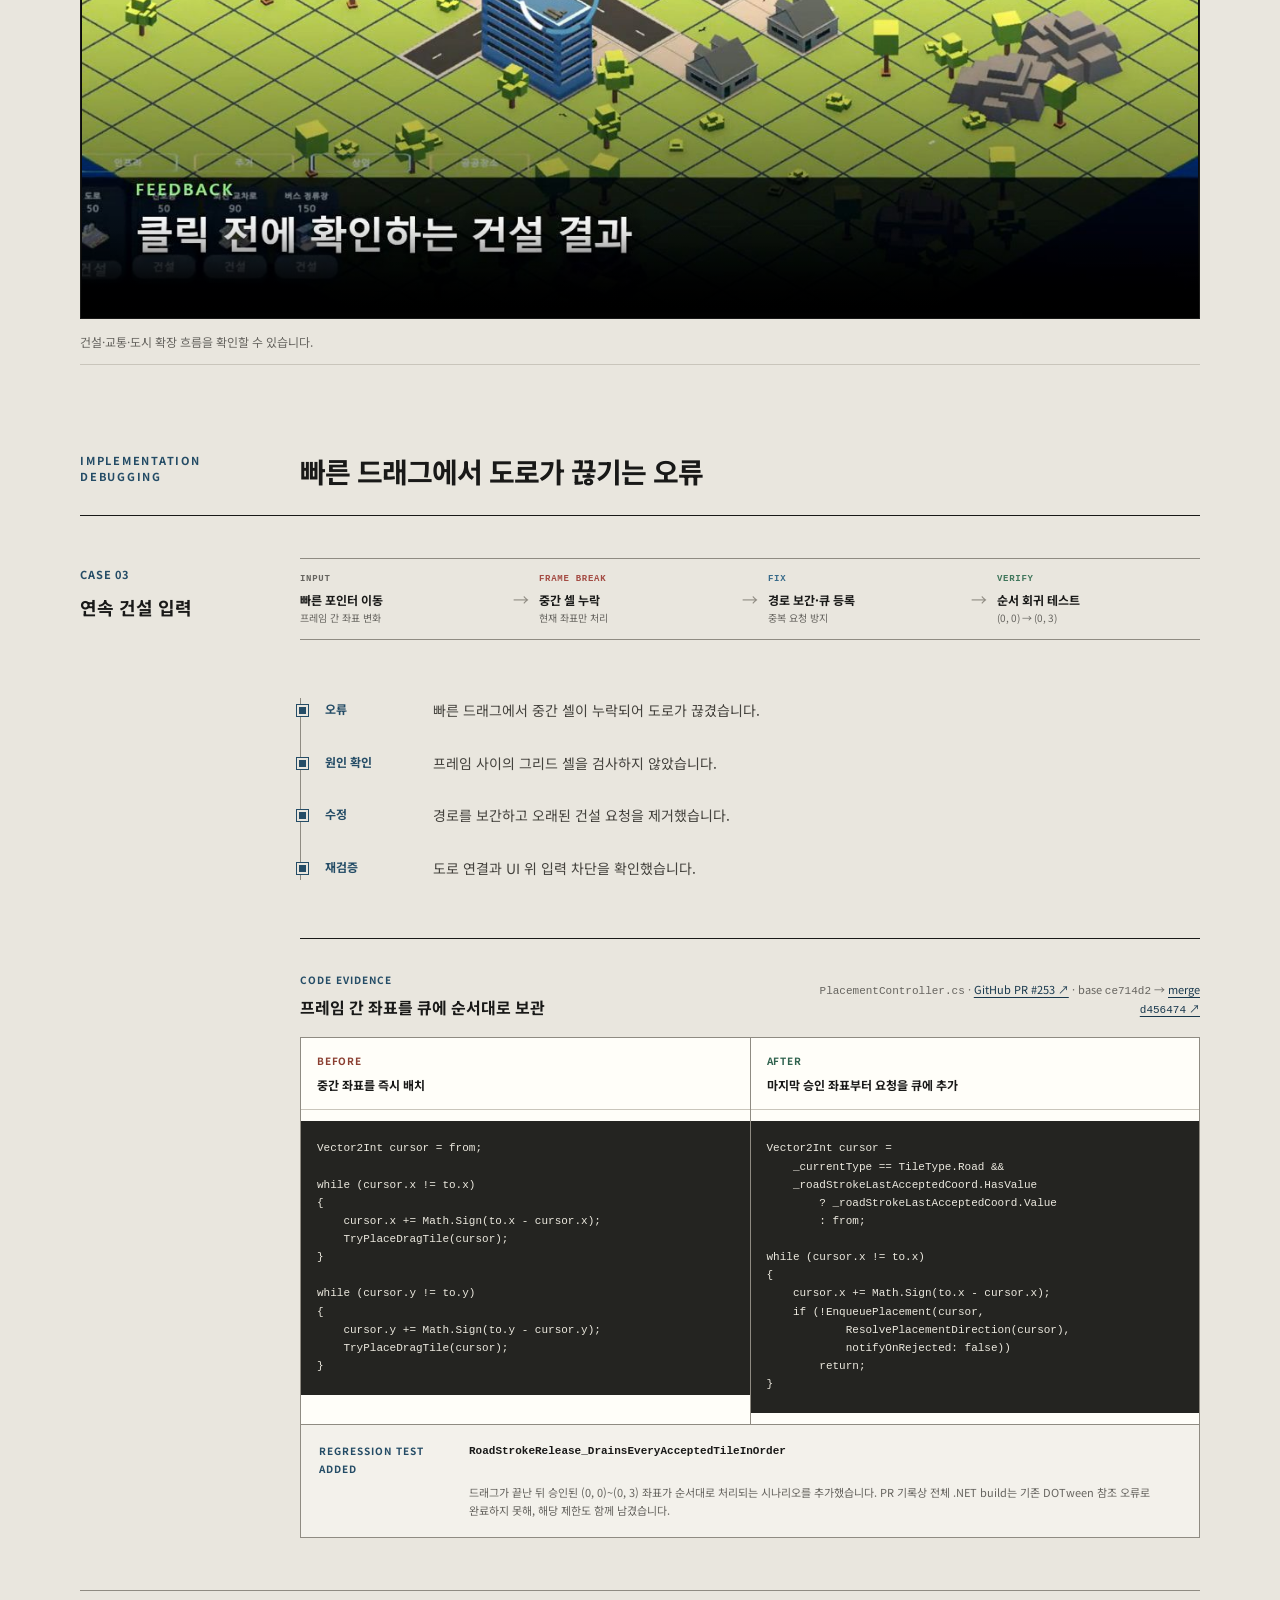
==== commit 31128589: "feat(portfolio): 첫 화면과 QA 검증 사례 가독성 개선" ====
--- a/index.html
+++ b/index.html
@@ -47,10 +47,10 @@
             <div class="intro-main">
                 <p class="eyebrow">ENTRY-LEVEL UNITY CLIENT PORTFOLIO</p>
                 <h1>상태가 어긋나는<br><em>순간을 추적합니다.</em></h1>
-                <p class="intro-summary">Unity 클라이언트 개발자로서 《용사때문에 레벨업》의 코어루프, 그리드 배치, 일반 보상, 결과·재도전 UI 연동을 맡았습니다. 재도전 후 이전 결과창이 남는 문제를 수정하고, 실제 패배 후 직접 재도전과 메뉴가 열린 상태에서의 재도전을 확인했습니다.</p>
+                <p class="intro-summary">《용사때문에 레벨업》에서 코어루프·그리드 배치·일반 보상·결과 및 재도전 UI 연동을 맡았습니다. 이전 결과창이 남는 오류를 수정하고, 실제 패배 후 직접 재도전과 메뉴가 열린 상태에서의 재도전을 각각 검증했습니다.</p>
                 <div class="intro-links" aria-label="주요 링크">
-                    <a class="button button-primary" href="#project-overview">프로젝트와 담당 역할 보기</a>
-                    <a class="button" href="#castle-case-retry">QA 검증 사례 보기</a>
+                    <a class="button button-primary" href="#castle-case-retry">QA 검증 사례 보기</a>
+                    <a class="button" href="#project-overview">프로젝트와 담당 역할 보기</a>
                     <a class="button" href="#evidence-index">상태 오류 4건</a>
                     <a class="button" href="#ai-workflow">AI 활용·검증 방식</a>
                     <a class="button" href="https://github.com/kimgeon-3seven" target="_blank" rel="noopener noreferrer">GitHub ↗</a>
@@ -59,7 +59,7 @@
 
             <aside class="intro-facts" aria-label="지원자 정보">
                 <dl>
-                    <div><dt>지원 직무</dt><dd>신입 Unity 클라이언트 개발</dd></div>
+                    <div><dt>개발 경험</dt><dd>Unity 클라이언트 개발</dd></div>
                     <div><dt>문제 관점</dt><dd>상태 흐름 · 실행 순서 · 생명주기</dd></div>
                     <div><dt>개발 환경</dt><dd>Unity · C# · UGUI · Git</dd></div>
                     <div><dt>확인 자료</dt><dd>코드 비교 · PR · 회귀 테스트 · 영상</dd></div>
@@ -201,7 +201,13 @@
                             <ol class="debug-steps" aria-label="재현·수정·재검증 요약">
                                 <li><span>재현</span><p>패배 뒤 더미 UI가 Bootstrap을 직접 호출하면 새 게임이 시작돼도 이전 패배 팝업이 남았습니다.</p></li>
                                 <li><span>수정</span><p>버튼의 닫기 처리를 결과 상태 갱신으로 옮겨, 결과 데이터가 해제될 때 해당 팝업과 입력·포커스 상태를 정리했습니다.</p></li>
-                                <li><span>재검증</span><p>Unity Play Mode에서 실제 패배 후 직접 재도전하면 배치 입력이 복구됐고, 메뉴를 열고 재도전하면 결과창만 닫히고 메뉴와 입력 차단은 유지됐습니다.</p></li>
+                                <li><span>재검증</span><div>
+                                    <p>Unity Play Mode에서 실제 패배 후 두 가지 재도전 경로를 확인했습니다.</p>
+                                    <div class="retry-checks">
+                                        <p><strong>직접 재도전</strong> · 배치 입력 복구</p>
+                                        <p><strong>메뉴가 열린 상태에서 재도전</strong> · 결과창만 닫히고 메뉴와 입력 차단 유지</p>
+                                    </div>
+                                </div></li>
                             </ol>
                             <div class="case-state-map" aria-label="재도전 UI 동기화 오류와 수정 흐름">
                                 <div data-stage="event"><span>EVENT</span><strong>다른 경로에서 Retry</strong><small>Bootstrap 직접 호출</small></div><i aria-hidden="true">→</i>
@@ -231,6 +237,7 @@
                                 <p class="source-note">같은 메서드의 전후 비교가 아니라, 버튼 경로에서 제거한 처리와 결과 갱신 경로에 추가한 처리를 비교한 발췌입니다. CloseResolvedPopup은 팝업 목록·입력 차단·선택 복원 정보를 함께 정리합니다.</p>
                                 <p class="source-note">잘못된 RunId로 재도전이 거절되면 기존 결과창이 남는 것을 확인했습니다. 중복 닫기와 초기화 실패 조건도 확인했습니다.</p>
                                 <div class="castle-evidence-links"><a href="https://github.com/OZ-GAME-LAB/OZGL2_1/commit/b590109b6304a40cafeb664fd52e78e1376f9ba2" target="_blank" rel="noopener noreferrer">실제 수정 커밋 ↗</a><a href="https://github.com/OZ-GAME-LAB/OZGL2_1/blob/b590109b6304a40cafeb664fd52e78e1376f9ba2/Assets/_Project/Scripts/Core/InGame/Editor/ResultPopupVerification.cs" target="_blank" rel="noopener noreferrer">팝업 검증 코드 ↗</a><a href="https://github.com/OZ-GAME-LAB/OZGL2_1/blob/b590109b6304a40cafeb664fd52e78e1376f9ba2/Docs/OutdoorBattlefield-Camps-81.md" target="_blank" rel="noopener noreferrer">Play Mode 검증 기록 ↗</a></div>
+                                <div class="castle-evidence-links"><a href="#idle-case-drag">IDLE CITY · 빠른 드래그에서 도로가 끊기는 오류의 회귀 테스트 보기 ↓</a></div>
                             </section>
                         </article>
                     </section>
--- a/style.css
+++ b/style.css
@@ -909,6 +909,16 @@
     color: #44423d;
     font-size: 14px;
     overflow-wrap: anywhere;
+}
+
+.retry-checks {
+    display: grid;
+    gap: 4px;
+    margin-top: 8px;
+}
+
+.retry-checks strong {
+    color: var(--ink);
 }
 
 .source-proof {
